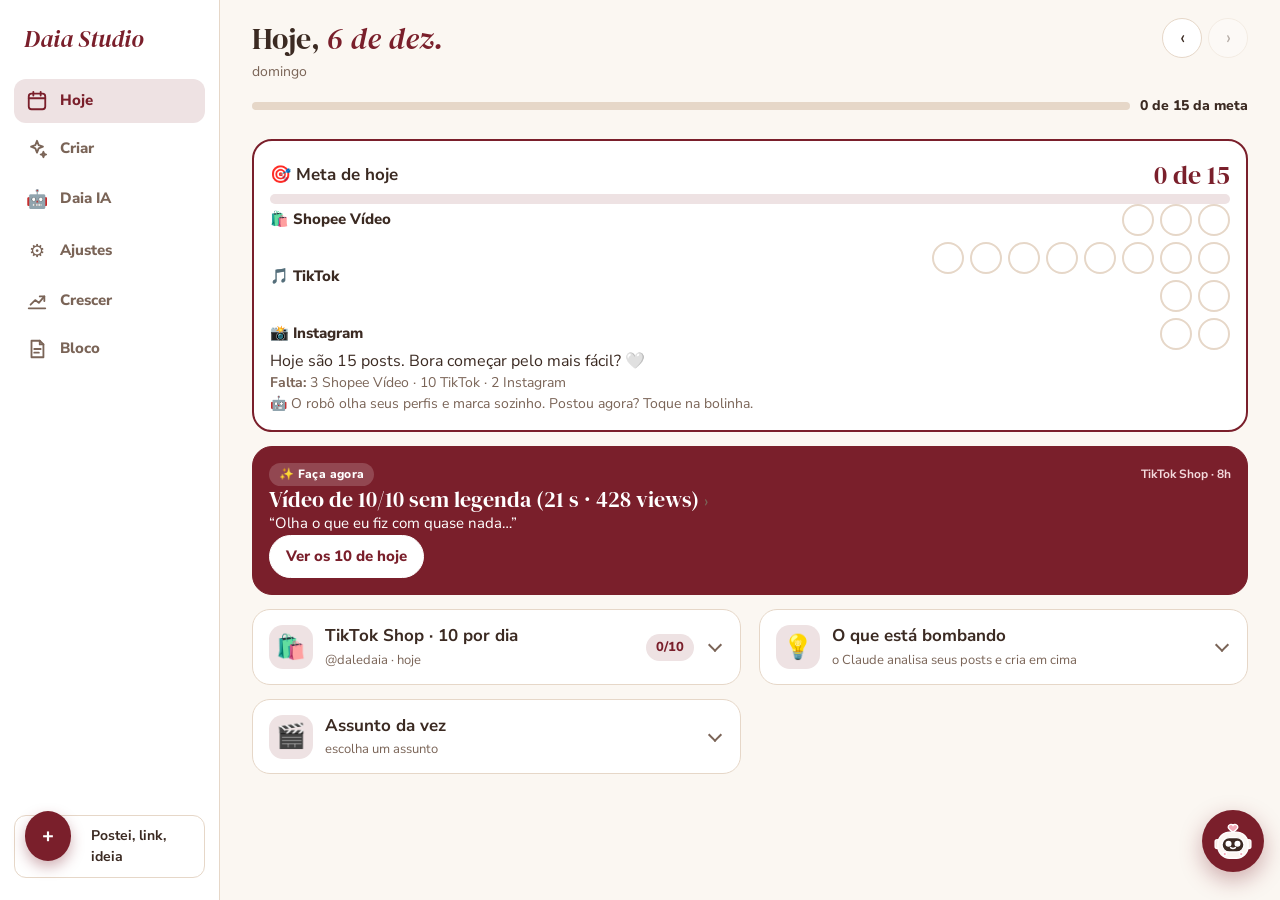
==== index.html @ 17899178 "App v50: rolagem do mouse no computador + loop e segredos da viralizacao em cada roteiro" ====
<!doctype html>
<html lang="pt-BR">
<head>
<meta charset="utf-8">
<meta name="viewport" content="width=device-width,initial-scale=1,viewport-fit=cover">
<title>Daia Studio</title>
<meta name="theme-color" content="#7A1F2B">
<meta name="robots" content="noindex,nofollow">
<link rel="manifest" href="manifest.webmanifest">
<link rel="icon" href="icon-192.png">
<link rel="apple-touch-icon" href="icon-192.png">
<link rel="preconnect" href="https://fonts.googleapis.com">
<link rel="preconnect" href="https://fonts.gstatic.com" crossorigin>
<link rel="stylesheet" href="https://fonts.googleapis.com/css2?family=DM+Serif+Display:ital@0;1&family=Nunito+Sans:opsz,wght@6..12,300;6..12,400;6..12,600;6..12,700;6..12,800;6..12,900&display=swap">
<style>
/* Layout: app de uma coluna — cabeçalho do dia, conteúdo rolando, barra de abas fixa embaixo */
:root{
  --bg:#FBF7F2; --surface:#FFFFFF; --ink:#3B2A22; --muted:#7A6457; --line:#E6D7C8;
  --wine:#7A1F2B; --wine-soft:#F4E6E3; --gold:#A87A2C; --gold-soft:#F7EEDC; --pine:#2E5E4C; --pine-soft:#E2EFE9;
  --on-accent:#FFFFFF;
  --display:"DM Serif Display",Georgia,"Times New Roman",serif;
  --body:"Nunito Sans",system-ui,-apple-system,"Segoe UI",Roboto,sans-serif;
  color-scheme:light;
}
@media (prefers-color-scheme: dark){:root:not(.tema-claro){
  --bg:#1E1613; --surface:#2A201C; --ink:#F3E9DF; --muted:#C2AD9C; --line:#3E302A;
  --wine:#D9667A; --wine-soft:#3A2023; --gold:#D9AE5F; --gold-soft:#36291A; --pine:#7CC3A5; --pine-soft:#1B2E27;
  --on-accent:#181114; color-scheme:dark}}
:root.tema-escuro{
  --bg:#1E1613; --surface:#2A201C; --ink:#F3E9DF; --muted:#C2AD9C; --line:#3E302A;
  --wine:#D9667A; --wine-soft:#3A2023; --gold:#D9AE5F; --gold-soft:#36291A; --pine:#7CC3A5; --pine-soft:#1B2E27;
  --on-accent:#181114; color-scheme:dark}
*{box-sizing:border-box;-webkit-tap-highlight-color:transparent}
html,body{margin:0;background:var(--bg)}
body{color:var(--ink);font-family:var(--body);font-size:16px;line-height:1.45;
  padding-top:env(safe-area-inset-top,0px);
  padding-left:max(16px,env(safe-area-inset-left,0px));padding-right:max(16px,env(safe-area-inset-right,0px));
  padding-bottom:calc(84px + env(safe-area-inset-bottom,0px));
  overscroll-behavior-y:contain;user-select:none;-webkit-user-select:none}
input,textarea,pre,.sel{user-select:text;-webkit-user-select:text}
img{max-width:100%}
[hidden]{display:none!important}
.wrap{max-width:560px;margin:0 auto}
button{font:inherit;color:inherit;cursor:pointer}
button:focus-visible,input:focus-visible,textarea:focus-visible,select:focus-visible{outline:2px solid var(--wine);outline-offset:2px}
header.top{padding-block:18px 8px;display:grid;gap:4px}
.brand{font-size:12px;font-weight:900;letter-spacing:.14em;text-transform:uppercase;color:var(--wine);display:flex;justify-content:space-between;align-items:center}
.topo-bts{display:flex;gap:6px}
.ico{width:38px;height:38px;border-radius:50%;border:1px solid var(--line);background:var(--surface);display:grid;place-items:center;font-size:17px;text-decoration:none;padding:0;letter-spacing:0}
.dayrow{display:flex;align-items:center;justify-content:space-between;gap:8px}
h1{font-family:var(--display);font-weight:400;font-size:30px;line-height:1.1;margin:0;text-wrap:balance}
h1 em{color:var(--wine)}
h2{font-family:var(--display);font-weight:400;font-size:23px;margin:22px 0 8px}
.arrows{display:flex;gap:6px;flex-shrink:0}
.round{width:40px;height:40px;border-radius:50%;border:1px solid var(--line);background:var(--surface);font-size:20px;line-height:1;display:grid;place-items:center}
.round[disabled]{opacity:.35}
.sub{color:var(--muted);font-size:14px;display:flex;flex-wrap:wrap;gap:4px 14px;font-variant-numeric:tabular-nums;margin:0}
.sub b{color:var(--gold)}
.progress{margin-top:10px;display:flex;align-items:center;gap:10px;font-size:14px;font-weight:800}
.bar{flex:1;height:8px;background:var(--line);border-radius:99px;overflow:hidden}
.bar i{display:block;height:100%;width:0;background:var(--pine);border-radius:99px;transition:width .3s}
.list{display:grid;gap:14px;margin-top:14px}
.card{background:var(--surface);border:1px solid var(--line);border-radius:20px;padding:16px;display:grid;gap:10px}
.card.done{opacity:.6}
.card.done .title{text-decoration:line-through;text-decoration-color:var(--muted)}
.meta{display:flex;align-items:center;gap:8px;font-size:13px;font-weight:800}
.tag{padding:3px 10px;border-radius:99px;font-size:12px;letter-spacing:.03em;font-weight:800}
.tag.serie{background:var(--wine-soft);color:var(--wine)}
.tag.casa{background:var(--gold-soft);color:var(--gold)}
.tag.trend{background:var(--pine-soft);color:var(--pine)}
.why{margin-left:auto;color:var(--muted);font-weight:700;font-size:12px}
.title{font-family:var(--display);font-weight:400;font-size:22px;line-height:1.2;margin:0;text-wrap:balance}
.say{background:var(--bg);border-radius:12px;padding:10px 12px;font-size:15px}
.say small{display:block;font-size:11px;font-weight:900;letter-spacing:.1em;text-transform:uppercase;color:var(--muted);margin-bottom:2px}
.how,.cta{font-size:15px;margin:0}
.cta{color:var(--muted);font-size:14px}
.script{margin:0;padding-left:20px;display:grid;gap:6px;font-size:15px}
.script li::marker{color:var(--wine);font-weight:900}
details.tips{font-size:14px;color:var(--muted)}
details.tips summary{cursor:pointer;font-weight:800;color:var(--ink)}
details.tips p{margin:6px 0 0}
.actions{display:flex;flex-wrap:wrap;gap:8px}
.btn{border:1px solid var(--line);background:var(--surface);border-radius:99px;padding:10px 16px;font-size:15px;font-weight:800}
.btn.main{background:var(--pine);border-color:var(--pine);color:var(--on-accent)}
.btn.wine{background:var(--wine);border-color:var(--wine);color:var(--on-accent)}
.btn.full{width:100%;padding:14px}
.card.done .btn.main{background:var(--surface);color:var(--pine)}
.btn[disabled]{opacity:.5}
.alert{margin-top:12px;background:var(--gold-soft);border-radius:16px;padding:12px 14px;font-size:15px;display:grid;gap:8px}
.alert b{color:var(--gold)}
.note{font-size:13px;color:var(--muted);margin:0}
/* formulários */
.form{background:var(--surface);border:1px solid var(--line);border-radius:20px;padding:16px;display:grid;gap:12px;margin-top:14px}
.field{display:grid;gap:6px}
.field label,.lab{font-size:14px;font-weight:800}
.input,select.input,textarea.input{border:1px solid var(--line);background:var(--bg);color:var(--ink);border-radius:12px;padding:12px;font:inherit;width:100%}
textarea.input{min-height:96px;resize:vertical}
.photo{display:flex;align-items:center;gap:12px;border:2px dashed var(--line);border-radius:14px;padding:12px;cursor:pointer;font-weight:800;color:var(--wine)}
.photo img{width:64px;height:64px;object-fit:cover;border-radius:10px}
.photo input{position:absolute;opacity:0;width:1px;height:1px}
.chips{display:flex;flex-wrap:wrap;gap:6px}
.chip{border:1px solid var(--line);background:var(--bg);border-radius:99px;padding:8px 12px;font-size:14px;font-weight:800;color:var(--muted)}
.chip[aria-pressed="true"]{background:var(--wine-soft);border-color:var(--wine);color:var(--wine)}
/* produtos */
.filters{display:flex;gap:6px;overflow-x:auto;padding-bottom:4px;margin-top:14px}
.filters .chip{flex-shrink:0}
.prod{background:var(--surface);border:1px solid var(--line);border-radius:18px;padding:12px;display:grid;grid-template-columns:72px 1fr;gap:12px}
.prod .ph{width:72px;height:72px;border-radius:12px;background:var(--wine-soft);object-fit:cover;display:grid;place-items:center;font-family:var(--display);font-size:26px;color:var(--wine)}
.prod .info{min-width:0;display:grid;gap:4px}
.prod .n{font-weight:800;line-height:1.25}
.prod .sm{font-size:13px;color:var(--muted)}
.prod .actions{grid-column:1/-1}
.st{border:none;border-radius:99px;padding:4px 10px;font-size:12px;font-weight:900;justify-self:start}
.st.tenho{background:var(--pine-soft);color:var(--pine)}
.st.caminho{background:var(--gold-soft);color:var(--gold)}
.st.chegou{background:var(--wine-soft);color:var(--wine)}
.confirm{grid-column:1/-1;display:flex;gap:8px;align-items:center;font-size:14px;font-weight:700}
.empty{text-align:center;color:var(--muted);padding:28px 12px;border:1px dashed var(--line);border-radius:18px;margin-top:14px}
/* editor */
.step{background:var(--surface);border:1px solid var(--line);border-radius:20px;padding:16px;display:grid;gap:12px;margin-top:14px}
.step h3{margin:0;font-size:13px;font-weight:900;letter-spacing:.1em;text-transform:uppercase;color:var(--muted)}
.step.off{opacity:.45;pointer-events:none}
.pick{display:grid;place-items:center;gap:4px;border:2px dashed var(--line);border-radius:14px;padding:22px;text-align:center;font-weight:800;color:var(--wine);cursor:pointer}
.pick small{color:var(--muted);font-weight:600}
.pick input{position:absolute;opacity:0;width:1px;height:1px}
.seg3{display:grid;grid-template-columns:repeat(3,1fr);gap:6px}
.seg3 .chip{padding:10px 4px}
.check{display:flex;gap:10px;align-items:center;font-size:15px;font-weight:700}
.check input{width:22px;height:22px;accent-color:var(--wine)}
.leg-box{display:grid;gap:10px}
.leg-lista{display:grid;gap:6px;max-height:320px;overflow-y:auto;padding-right:4px}
.leg-lista label{display:flex;gap:8px;align-items:center}
.leg-lista small{color:var(--muted);font-size:12px;min-width:34px}
.leg-lista input{flex:1;min-width:0;padding:8px 10px}
.stats{display:flex;flex-wrap:wrap;gap:8px 18px;font-size:15px;font-variant-numeric:tabular-nums}
.stats b{font-size:20px;color:var(--pine)}
.timeline{position:relative;height:22px;border-radius:8px;background:var(--wine-soft);overflow:hidden}
.timeline i{position:absolute;top:0;bottom:0;background:var(--pine);border-radius:3px}
.status{font-size:15px;font-weight:800;margin:0}
.status.err{color:var(--wine)}
video{width:100%;max-height:65vh;border-radius:14px;background:#000}
canvas{display:none}
.after{background:var(--gold-soft);border-radius:14px;padding:12px 14px;font-size:15px}
.after ol{margin:6px 0 0;padding-left:20px;display:grid;gap:4px}
.day{background:var(--surface);border:1px solid var(--line);border-radius:16px;padding:12px 14px;display:grid;gap:8px}
.day h4{margin:0;font-size:14px;font-weight:900;text-transform:capitalize}
.row{display:flex;gap:10px;align-items:flex-start;font-size:15px}
.row input{width:20px;height:20px;margin-top:1px;accent-color:var(--pine);flex-shrink:0}
.dot{width:8px;height:8px;border-radius:50%;margin-top:8px;flex-shrink:0}
.dot.serie{background:var(--wine)}.dot.casa{background:var(--gold)}.dot.trend{background:var(--pine)}
/* barra de abas */
nav.tabs{position:fixed;left:0;right:0;bottom:0;z-index:5;background:var(--surface);border-top:1px solid var(--line);
  padding:6px max(10px,env(safe-area-inset-right,0px)) calc(6px + env(safe-area-inset-bottom,0px)) max(10px,env(safe-area-inset-left,0px));
  display:flex;justify-content:center;gap:4px}
nav.tabs button{flex:1;max-width:120px;min-width:0;border:none;background:none;border-radius:14px;padding:6px 2px;font-weight:800;font-size:11px;color:var(--muted);display:grid;justify-items:center;gap:2px}
nav.tabs svg{width:24px;height:24px;stroke:currentColor;fill:none;stroke-width:2;stroke-linecap:round;stroke-linejoin:round}
nav.tabs button[aria-selected="true"]{color:var(--wine);background:var(--wine-soft)}
.toast{position:fixed;left:50%;transform:translateX(-50%);bottom:calc(90px + env(safe-area-inset-bottom,0px));background:var(--ink);color:var(--bg);padding:12px 16px;border-radius:14px;font-size:14px;font-weight:700;max-width:min(92vw,420px);z-index:9;text-align:center}
.pr-cover{width:96px;aspect-ratio:4/5;border-radius:10px;object-fit:cover;background:var(--wine-soft)}
.pr-head{display:grid;grid-template-columns:96px 1fr;gap:12px;align-items:start}
.pr-head .info{min-width:0;display:grid;gap:4px}
.slides{display:flex;gap:8px;overflow-x:auto;padding-bottom:4px}
.slides img{width:120px;flex-shrink:0;border-radius:10px;border:1px solid var(--line)}
.slides .sl-item{display:grid;gap:6px;justify-items:center;flex-shrink:0}
.slides.com-baixar img{width:140px}
.slides.com-baixar{flex-wrap:wrap;overflow-x:visible}
.slides .sl-bts{display:flex;gap:6px}
.slides .sl-off img{opacity:.35}
.slides .sl-off small{font-size:12px;color:var(--muted)}
.sl-editor{flex-basis:100%;display:grid;gap:10px;margin-top:8px;padding:12px;border:2px solid var(--wine);border-radius:16px;background:var(--wine-soft)}
.sl-editor .input{background:var(--surface)}
.ia-apps{display:grid;grid-template-columns:1fr 1fr;gap:10px}
.ia-app{display:grid;gap:2px;padding:14px;border:1px solid var(--line);border-radius:16px;background:var(--bg);color:var(--ink);text-decoration:none}
.ia-app b{font-size:17px;color:var(--wine)}
.ia-app small{font-size:13px;color:var(--muted)}
.leg{background:var(--bg);border-radius:12px;padding:10px 12px;font-size:14px;white-space:pre-wrap}
.splash{position:fixed;inset:0;background:var(--wine);color:var(--on-accent);display:grid;place-items:center;z-index:20;transition:opacity .4s}
.splash div{font-family:var(--display);font-size:40px}
.splash.hide{opacity:0;pointer-events:none}
@media (prefers-reduced-motion:reduce){*{transition:none!important}}
/* Dalinha: botão do microfone (canto de baixo) e painel do assistente */
.voz-fab{position:fixed;right:max(16px,env(safe-area-inset-right,0px));bottom:calc(92px + env(safe-area-inset-bottom,0px));z-index:40;width:58px;height:58px;border-radius:50%;border:0;background:var(--wine);color:#fff;display:grid;place-items:center;box-shadow:0 8px 22px rgba(122,31,43,.35)}
.voz-fab svg,.voz-mic svg{width:26px;height:26px;fill:none;stroke:currentColor;stroke-width:2;stroke-linecap:round}
.voz-fab.on{display:none}
.voz-box{position:fixed;left:0;right:0;bottom:calc(76px + env(safe-area-inset-bottom,0px));z-index:39;max-width:560px;margin:0 auto;background:var(--surface);border:1px solid var(--line);border-radius:22px 22px 0 0;box-shadow:0 -10px 30px rgba(0,0,0,.18);padding:14px max(16px,env(safe-area-inset-right,0px)) 14px max(16px,env(safe-area-inset-left,0px));display:grid;gap:10px;max-height:72vh}
.voz-top{display:flex;justify-content:space-between;align-items:center}
.voz-top b{font-family:var(--display);font-size:22px;color:var(--wine);font-weight:400}
.voz-top span{font-family:var(--body);font-size:13px;color:var(--muted)}
.voz-x{border:0;background:none;font-size:28px;line-height:1;color:var(--muted);padding:0 4px}
.voz-chat{overflow-y:auto;display:grid;gap:8px;max-height:38vh;padding-right:2px}
.voz-msg{padding:10px 12px;border-radius:16px;font-size:15px;max-width:88%;user-select:text;-webkit-user-select:text}
.voz-msg ol{margin:6px 0 0;padding-left:18px}
.voz-msg.ela{background:var(--wine-soft);border-bottom-left-radius:6px}
.voz-msg.eu{background:var(--gold-soft);justify-self:end;border-bottom-right-radius:6px}
.voz-msg .actions{margin-top:8px}
.voz-chips{display:flex;gap:6px;overflow-x:auto;padding-bottom:2px}
.voz-chips .chip{white-space:nowrap}
.voz-form{display:flex;gap:8px;align-items:center}
.voz-form .input{flex:1;min-width:0;min-height:0;height:48px;resize:none}
.voz-mic{flex:0 0 48px;height:48px;border-radius:50%;border:1px solid var(--line);background:var(--surface);color:var(--wine);display:grid;place-items:center}
.voz-mic.on{background:var(--wine);color:#fff;animation:vozpulse 1.2s infinite}
@keyframes vozpulse{0%{box-shadow:0 0 0 0 rgba(122,31,43,.45)}100%{box-shadow:0 0 0 14px rgba(122,31,43,0)}}
@media (prefers-reduced-motion:reduce){.voz-mic.on{animation:none}}
.voz-cfg{display:flex;flex-wrap:wrap;gap:8px;align-items:center;font-size:14px;color:var(--muted)}
.voz-cfg select{max-width:100%;padding:8px;border-radius:10px;border:1px solid var(--line);background:var(--surface);color:var(--ink);font:inherit;font-size:13px}
.voz-dica{margin:0;font-size:13px;color:var(--muted)}
.voz-dica:empty{display:none}
.card.recado{background:var(--wine);border-color:var(--wine);color:var(--on-accent)}
.card.recado p{margin:0;font-size:17px;font-weight:700}
.semana{display:grid;grid-template-columns:repeat(5,1fr);gap:8px;text-align:center}
.semana b{display:block;font-family:var(--display);font-size:28px;color:var(--wine);font-weight:400;line-height:1.1}
.semana small{font-size:12px;color:var(--muted);line-height:1.2;display:block}
.card.pendente{border-color:var(--gold);background:var(--gold-soft)}
.card.pendente p{margin:0;font-weight:800}
.card.pendente ul{margin:6px 0 0;padding-left:18px}
.voz-modos{display:flex;gap:6px}
.voz-modos button[aria-pressed="true"]{background:var(--wine);border-color:var(--wine);color:#fff}
.voz-ditado{display:grid;gap:8px}
.voz-ditado textarea{min-height:140px}
.voz-ditado .grande{justify-self:center;width:72px;height:72px;flex:none}
.voz-ditado .grande svg{width:34px;height:34px}
/* v13: Dalinha robozinho, temas, modo clean */
.voz-fab .robo{width:44px;height:44px}
.voz-fab{width:62px;height:62px}
.voz-nome{display:flex;align-items:center;gap:8px}
.voz-nome .robo{width:36px;height:36px;background:var(--wine);border-radius:50%;padding:3px}
.robo .olhos{transform-box:fill-box;transform-origin:center;animation:piscar 5s infinite}
@keyframes piscar{0%,92%,100%{transform:scaleY(1)}95%{transform:scaleY(.1)}}
@media (prefers-reduced-motion:reduce){.robo .olhos{animation:none}}
.passo{display:grid;gap:4px;padding:10px 0;border-top:1px solid var(--line)}
.passo b{font-size:15px}
.passo .det{font-size:14px;color:var(--muted)}
.galeria{display:flex;gap:8px;overflow-x:auto;padding:4px 0;scroll-snap-type:x mandatory}
.galeria button{flex:0 0 31%;aspect-ratio:1;border:1px solid var(--line);border-radius:12px;padding:0;overflow:hidden;background:#fff;scroll-snap-align:start;cursor:pointer}
.galeria img,.cores-mini img{width:100%;height:100%;object-fit:cover;display:block}
.cores-mini{display:grid;grid-template-columns:repeat(auto-fill,minmax(64px,1fr));gap:8px}
.cores-mini span{display:grid;gap:2px;text-align:center;min-width:0}
.cores-mini img{height:auto;aspect-ratio:1;border-radius:10px;background:#fff;border:1px solid var(--line)}
.cores-mini small{font-size:11px;color:var(--muted);overflow:hidden;text-overflow:ellipsis;white-space:nowrap}
.opcao{display:flex;gap:10px;align-items:flex-start;border-top:1px solid var(--line);padding-top:10px;margin-top:10px}
.opcao img{width:64px;height:64px;object-fit:cover;border-radius:10px;background:#fff;flex:none}
.opcao>div{min-width:0;display:grid;gap:2px}
.opcao small{color:var(--muted)}
.link-btn{background:none;border:0;padding:0;color:var(--wine);font:inherit;font-weight:700;text-decoration:underline;cursor:pointer}
.secao{background:var(--surface);border:1px solid var(--line);border-radius:18px;overflow:hidden}
.secao>summary{list-style:none;display:flex;align-items:center;gap:12px;padding:14px 16px;cursor:pointer;min-height:56px;-webkit-tap-highlight-color:transparent}
.secao>summary::-webkit-details-marker{display:none}
.sec-emoji{font-size:24px;width:44px;height:44px;border-radius:14px;background:var(--wine-soft);display:grid;place-items:center;flex:none}
.sec-txt{display:grid;gap:2px;min-width:0;flex:1}
.sec-txt b{font-size:17px}
.sec-txt small{font-size:13px;color:var(--muted)}
.sec-conta{font-size:13px;font-weight:800;color:var(--wine);background:var(--wine-soft);padding:4px 10px;border-radius:999px;white-space:nowrap}
.secao.ok .sec-conta{color:#2f7a45;background:color-mix(in srgb,#2f7a45 14%,var(--surface))}
.sec-seta{width:10px;height:10px;border-right:2.5px solid var(--muted);border-bottom:2.5px solid var(--muted);transform:rotate(45deg);transition:transform .2s;flex:none;margin:0 4px 4px}
.secao[open] .sec-seta{transform:rotate(-135deg);margin:4px 4px 0}
.secao[open]>summary{border-bottom:1px solid var(--line)}
.sec-corpo{display:grid;gap:12px;padding:12px}
.sec-corpo .card{box-shadow:none}
.how.nota{margin:0;padding:0 4px}
.rs-prod{display:grid;gap:6px;margin-top:10px;padding-top:10px;border-top:1px dashed var(--line)}.rs-prod:first-of-type{border-top:none}.rs-link small{color:var(--muted);font-weight:600}
.rs-linha{display:flex;gap:8px}.rs-linha .input{flex:1;min-width:0}.rs-link .btn.mini{margin-top:8px}
.rs-grupo{margin-top:12px}.rs-nome{display:block;font-size:17px;margin-bottom:4px}.rs-txt{white-space:pre-line;user-select:text;-webkit-user-select:text;overflow-wrap:anywhere}
.rs-frase .btn.full{width:100%;min-height:48px;font-size:16px}
.resp-grupo{margin:14px 0 4px;font-size:13px;font-weight:800;color:var(--muted);letter-spacing:.02em}
.resp-prev{display:grid;gap:10px;margin-top:14px;padding:12px;border:2px solid var(--wine);border-radius:16px;background:var(--wine-soft)}
.resp-prev textarea{min-height:190px;background:var(--surface)}
.extra-item{display:flex;gap:10px;align-items:flex-start;border-top:1px solid var(--line);padding-top:10px;margin-top:10px}
.extra-item>div{flex:1;min-width:0}
.extra-item p{margin:4px 0;overflow-wrap:anywhere}
.extra-item small{color:var(--muted)}
.extra-item a{font-size:14px;font-weight:800;color:var(--wine)}
.extra-claude{background:var(--wine-soft);border-radius:12px;padding:8px 10px}
.btn.mini{padding:6px 10px;font-size:13px}
.meta-dia{display:grid;gap:8px;border:2px solid var(--wine)}
.meta-dia.ok{border-color:var(--pine)}
.meta-dia p{margin:0}
.meta-topo{display:flex;justify-content:space-between;align-items:center;font-size:17px}
.meta-topo span{font-family:var(--display);font-size:26px;color:var(--wine)}
.meta-dia.ok .meta-topo span{color:var(--pine)}
.meta-barra{height:10px;border-radius:99px;background:var(--wine-soft);overflow:hidden}
.meta-barra i{display:block;height:100%;background:var(--wine);border-radius:99px}
.meta-dia.ok .meta-barra i{background:var(--pine)}
.meta-falta{font-size:14px;color:var(--muted)}
.meta-linhas{display:grid;gap:6px}
.meta-linha{display:flex;justify-content:space-between;align-items:center;gap:8px;font-weight:800;font-size:15px}
.meta-linha>span:first-child{flex:1 1 auto;min-width:0}
.meta-linha.ok>span:first-child{color:var(--pine)}
.bolinhas{display:flex;flex-wrap:wrap;justify-content:flex-end;gap:6px;max-width:190px;flex:0 0 auto}
.bol{width:32px;height:32px;border-radius:50%;border:2px solid var(--line);background:var(--surface);color:var(--on-accent);font-weight:900;font-size:15px;padding:0;display:grid;place-items:center}
.bol.on{background:var(--pine);border-color:var(--pine)}
.seg-alvo{display:grid;gap:6px}
.seg-lista{display:grid;gap:6px}
.seg-lista>div{display:flex;flex-wrap:wrap;gap:4px 10px;align-items:baseline;border-top:1px solid var(--line);padding-top:8px}
.seg-lista span{flex:1;min-width:0;color:var(--muted);font-size:14px}
.seg-lista b{font-family:var(--display);font-weight:400;font-size:22px}
.seg-lista small{font-size:13px;font-weight:800;color:var(--muted)}
.seg-lista small.sobe{color:var(--pine)}
.seg-lista small.desce{color:var(--wine)}
.chips.modo .chip{flex:1;font-size:16px;padding:12px}
.cr-res{gap:14px;margin-top:14px}
.cr-bloco{display:grid;gap:6px}
.cr-tit{display:flex;justify-content:space-between;align-items:center;gap:8px}
.cr-item{all:unset;cursor:pointer;display:block;overflow-wrap:anywhere}
.cr-item:active{color:var(--wine)}
.cr-rot{display:grid;gap:6px;border-top:1px solid var(--line);padding-top:10px}
.cr-hist{display:grid;gap:2px;text-align:left;background:var(--surface);border:1px solid var(--line);border-radius:16px;padding:12px 14px;font:inherit;color:inherit}
.cr-hist.on{border-color:var(--wine)}
.cr-hist small{color:var(--muted)}
#cStatus .card{margin-top:14px}
.parc-topo{display:flex;justify-content:space-between;align-items:center;gap:8px}
.parc-handle{font-family:var(--display);font-size:22px;color:var(--wine);text-decoration:none;overflow-wrap:anywhere;min-width:0}
.parc .chips .chip{font-size:13px;padding:6px 10px}
#parcBox h2 small,#cursoBox h2 small{font-family:var(--body);font-size:14px}
#parcBox .card,#cursoBox>.card{margin-top:12px}
#cursoBox details.secao{margin-top:10px}
.aj-bt{display:flex;align-items:center;gap:14px;width:100%;text-align:left;background:var(--surface);border:1px solid var(--line);border-radius:18px;padding:14px 16px;min-height:60px;color:inherit;text-decoration:none;font:inherit;cursor:pointer}
.aj-bt span{font-size:24px}.aj-bt b{display:block}.aj-bt small{color:var(--muted);font-size:13px}
.ins-m{display:inline-block;font-weight:800;color:var(--wine);margin-top:4px}
.ins-st{font-size:13px;color:var(--muted);margin:0 2px 8px}
.ref-item{display:grid;gap:4px;padding:12px 0;border-top:1px solid var(--line)}.ref-item:first-of-type{border-top:0}
.aula .say{white-space:pre-line}
.extra-plano .extra-claude{margin:0}
.ferramentas{display:block}
.ferramentas>summary{font-weight:800;font-size:16px;cursor:pointer;list-style:none}
.ferramentas>summary small{display:block;font-weight:600;color:var(--muted);font-size:13px}
.ferramentas .card{border:0;padding:12px 0 0;border-top:1px solid var(--line);border-radius:0;margin-top:12px}
.cr-fotos{display:flex;flex-wrap:wrap;gap:10px;margin:4px 0 10px}
.cr-foto{position:relative;width:88px;height:88px}.cr-foto img{width:100%;height:100%;object-fit:cover;border-radius:12px;background:#fff}
.cr-foto .btn{position:absolute;top:-6px;right:-6px;min-height:0;padding:2px 8px}
.cr-add{flex:1;min-width:150px;min-height:88px}.cr-add span{display:grid;gap:2px}.cr-add small{color:var(--muted);font-size:12px;font-weight:600}
details.cr-bloco>summary{list-style:none;cursor:pointer}details.cr-bloco>summary::-webkit-details-marker{display:none}
.cr-leg{border-top:1px solid var(--line);padding-top:8px}
.cr-link-grupo{display:grid;gap:8px;margin-top:6px}
.cr-link{display:flex;gap:10px;align-items:flex-start;border:1px solid var(--line);border-radius:14px;padding:8px}.cr-link.top{border-color:var(--wine)}
.cr-link img{width:56px;height:56px;object-fit:cover;border-radius:10px;background:#fff;flex:none}.cr-link>div{min-width:0;display:grid;gap:2px}.cr-link small{color:var(--muted);font-size:12px}
.cr-link .actions{margin-top:4px}
.bl-pastas{margin-bottom:10px}.bl-lista{margin-top:12px}
.bl-nota.fix{border-color:var(--gold, #C9A46A)}.bl-txt{overflow-wrap:anywhere}
.bl-ed{margin-top:12px;border-color:var(--wine)}
.ck{display:flex;gap:10px;align-items:flex-start;padding:6px 0;cursor:pointer}.ck input{width:20px;height:20px;accent-color:var(--wine);flex:none;margin-top:2px}
.barra{height:10px;border-radius:99px;background:var(--line);overflow:hidden}.barra span{display:block;height:100%;background:var(--wine);border-radius:99px}
.mina{display:grid;grid-template-columns:repeat(auto-fit,minmax(120px,1fr));gap:8px}.mina label{display:grid;gap:4px;font-size:13px;font-weight:700;color:var(--muted)}
.tts-prod{display:grid;gap:6px;border-top:1px solid var(--line);padding:10px 0}.tts-prod small{color:var(--muted)}
.bolas{display:flex;gap:6px;flex-wrap:wrap;margin-top:6px}.bola{width:22px;height:22px;border-radius:50%;border:2px solid var(--wine);background:transparent;padding:0}.bola.on{background:var(--wine)}
.semana{display:grid;grid-template-columns:repeat(7,1fr);gap:4px;margin:10px 0}.semana div{display:grid;gap:2px;text-align:center;border:1px solid var(--line);border-radius:10px;padding:6px 2px;font-size:11px}.semana b{font-size:13px}
.niveis{display:grid;gap:8px;margin-bottom:8px}.niveis div{display:grid;gap:2px;border:1px solid var(--line);border-radius:12px;padding:10px}.niveis small{color:var(--muted)}
#pagBox details.secao{margin-top:10px}.of-foto{width:100%;max-height:240px;object-fit:contain;border-radius:12px;background:#fff}
.parc-ed{display:grid;gap:8px;border-top:1px solid var(--line);padding-top:10px}
.valores{display:grid;gap:8px}.valores div{border:1px solid var(--line);border-radius:12px;padding:10px;display:grid;gap:2px}.valores small{color:var(--muted)}
.nav-mais{flex:0 0 auto!important;max-width:none!important;background:none!important;padding:0 6px!important}
.nav-mais span{width:50px;height:50px;border-radius:50%;background:var(--wine);color:#fff;font-size:30px;line-height:50px;text-align:center;display:block;margin-top:-22px;box-shadow:0 6px 14px rgba(122,31,43,.35)}
.nav-mais[aria-expanded="true"] span{transform:rotate(45deg)}
.mais-veu{position:fixed;inset:0;background:rgba(59,42,34,.35);z-index:6}
.mais-menu{position:fixed;left:max(12px,env(safe-area-inset-left,0px));right:max(12px,env(safe-area-inset-right,0px));bottom:calc(84px + env(safe-area-inset-bottom,0px));z-index:7;background:var(--surface);border-radius:20px;box-shadow:0 10px 30px rgba(0,0,0,.22);padding:6px;display:grid;max-width:480px;margin:0 auto}
.mais-menu button{display:flex;gap:12px;align-items:center;text-align:left;background:none;border:0;border-bottom:1px solid var(--line);padding:12px 10px;font:inherit;color:inherit;font-size:20px;cursor:pointer}
.mais-menu button:last-child{border-bottom:0}.mais-menu b{display:block;font-size:16px}.mais-menu small{display:block;font-size:12px;color:var(--muted)}
.subtabs{display:flex;gap:8px;margin:0 0 12px;overflow-x:auto}.subtabs button{flex:1;white-space:nowrap;border:1px solid var(--line);background:var(--surface);color:inherit;border-radius:99px;padding:9px 14px;font:inherit;font-weight:800;font-size:14px}
.subtabs button[aria-pressed="true"]{background:var(--wine);color:#fff;border-color:var(--wine)}
.card.faca{background:var(--wine);color:#fff;border-color:var(--wine)}.card.faca .tag{background:rgba(255,255,255,.18);color:#fff}.card.faca .why{color:#f3d9dc}
.card.faca .title{color:#fff}.card.faca .btn{background:#fff;color:var(--wine);border-color:#fff}.card.faca .btn.lite{background:transparent;color:#fff;border-color:rgba(255,255,255,.6)}
.card.ferr{border-color:var(--wine)}.card.ferr>.card{border:0;padding:0;margin:0}
.mic-wrap{position:relative;display:block;width:100%}
.mic-wrap>input,.mic-wrap>textarea{width:100%;padding-right:48px!important;box-sizing:border-box}
.mic-bt{position:absolute;right:6px;top:50%;transform:translateY(-50%);width:36px;height:36px;border-radius:50%;border:1px solid var(--line);background:var(--surface);font-size:17px;line-height:1;display:grid;place-items:center;padding:0;cursor:pointer;z-index:1}
.mic-wrap.area .mic-bt{top:auto;bottom:8px;transform:none}
.mic-bt.on{background:var(--wine);border-color:var(--wine);animation:micpulso 1.2s infinite}
@keyframes micpulso{0%{box-shadow:0 0 0 0 rgba(122,31,43,.5)}100%{box-shadow:0 0 0 12px rgba(122,31,43,0)}}
.dica-gal{display:block!important;line-height:1.5;background:var(--wine-soft,#f6e8ea);border-color:var(--wine);font-size:14px;margin:6px 0 10px}.dica-gal small{color:var(--muted)}
html,body{max-width:100%;overflow-x:clip}
body.clean .det{display:none}
body.clean .card.aberto .det{display:revert}
body.clean .card .title{cursor:pointer}
body.clean .card:not(.aberto) .title::after{content:" ›";color:var(--muted);font-family:var(--body);font-size:.8em}
body.letra-grande{font-size:18px}
body.letra-grande .btn{font-size:16px}
.tema-sec{display:grid;gap:8px}
.tema-sec>small{font-weight:800;color:var(--muted);font-size:13px;text-transform:uppercase;letter-spacing:.08em}
.tema-cores{display:flex;flex-wrap:wrap;gap:10px}
.tema-cor{width:42px;height:42px;border-radius:50%;border:3px solid var(--surface);background:var(--c);box-shadow:0 0 0 1px var(--line);padding:0;position:relative;display:grid;place-items:center;color:#fff;font-weight:900;font-size:20px;cursor:pointer}
.tema-cor[aria-pressed="true"]{box-shadow:0 0 0 3px var(--ink)}
.tema-cor input{position:absolute;inset:0;opacity:0;cursor:pointer}
.tema-clean{display:flex;gap:10px;align-items:flex-start;font-size:15px}
.tema-clean input{width:22px;height:22px;margin-top:2px}
</style>
<link rel="stylesheet" href="desktop.css">
</head>
<body>
<div class="splash" id="splash"><div>Daia <em>Studio</em></div></div>
<div class="wrap">

<!-- HOJE -->
<section id="tab-hoje">
  <header class="top">
    <div class="brand"><span>Daia Studio</span><span class="topo-bts"><button type="button" class="ico" data-tabir="ajustes" aria-label="Ajustes">⚙️</button></span></div>
    <div class="dayrow">
      <h1 id="dayTitle">Hoje</h1>
      <div class="arrows"><button class="round" id="prev" aria-label="Dia anterior">‹</button><button class="round" id="next" aria-label="Próximo dia">›</button></div>
    </div>
    <p class="sub" id="daySub"></p>
    <div class="progress"><div class="bar"><i id="barFill"></i></div><span id="progText">0 de 3</span></div>
  </header>
  <div id="arrived"></div>
  <div class="list" id="cards"></div>
</section>

<!-- CRIAR -->
<section id="tab-criar" hidden>
  <header class="top">
    <div class="brand"><span>Daia Studio</span><span class="topo-bts"><button type="button" class="ico" data-tabir="ajustes" aria-label="Ajustes">⚙️</button></span></div>
    <h1>Criar <em>conteúdo</em></h1>
    <p class="sub">Escolha onde vai postar e o formato. O app devolve dores, ganchos de 3 s, 3 conteúdos, legendas e os melhores links.</p>
  </header>
  <div id="criarBox"></div>
</section>

<!-- PARCERIAS -->
<section id="tab-parcerias" hidden>
  <header class="top">
    <div class="brand"><span>Daia Studio</span><span class="topo-bts"><button type="button" class="ico" data-tabir="ajustes" aria-label="Ajustes">⚙️</button></span></div>
    <h1>Parcerias <em>do grupo</em></h1>
    <p class="sub">Influenciadoras pequenas para divulgar o seu grupo VIP. Cada uma ganha um link só dela.</p>
  </header>
  <div id="parcBox"></div>
</section>

<!-- CURSO -->
<section id="tab-curso" hidden>
  <header class="top">
    <div class="brand"><span>Daia Studio</span><span class="topo-bts"><button type="button" class="ico" data-tabir="ajustes" aria-label="Ajustes">⚙️</button></span></div>
    <h1>Meu <em>curso</em></h1>
    <p class="sub">Mentoria Afiliada com Propósito, aula por aula: o que ela ensina, o que você precisa fazer e o que o app já faz por você.</p>
  </header>
  <div id="cursoBox"></div>
</section>

<!-- PRONTOS -->
<section id="tab-prontos" hidden>
  <header class="top">
    <div class="brand"><span>Daia Studio</span><span class="topo-bts"><button type="button" class="ico" data-tabir="ajustes" aria-label="Ajustes">⚙️</button></span></div>
    <h1>Posts <em>prontos</em></h1>
    <p class="sub">Para os dias sem gravar. Escolha, gere as imagens e poste no Instagram ou no TikTok (modo foto).</p>
  </header>
  <div class="form" id="handleBox">
    <div class="field"><label for="handle">Seu @ nas imagens (opcional)</label><input class="input" id="handle" placeholder="@seuperfil" maxlength="30"></div>
  </div>
  <div class="list" id="prontoList"></div>
</section>

<!-- PRODUTOS -->
<section id="tab-produtos" hidden>
  <header class="top">
    <div class="brand"><span>Daia Studio</span><span class="topo-bts"><button type="button" class="ico" data-tabir="ajustes" aria-label="Ajustes">⚙️</button></span></div>
    <h1>Meus <em>produtos</em></h1>
    <p class="sub">Tudo que você tem ou comprou. Cada produto rende 3 vídeos diferentes.</p>
  </header>
  <button class="btn wine full" id="openAdd" style="margin-top:12px">+ Adicionar produto</button>
  <form class="form" id="addForm" hidden>
    <label class="photo" for="pPhoto"><img id="pPrev" alt="" hidden><span id="pPhotoTxt">Tirar ou escolher foto</span><input type="file" id="pPhoto" accept="image/*"></label>
    <div class="field"><label for="pName">Nome do produto</label><input class="input" id="pName" placeholder="Ex.: laço vermelho gigante" required></div>
    <div class="field"><span class="lab">Categoria</span><div class="chips" id="pCat"></div></div>
    <div class="field"><span class="lab">Situação</span><div class="chips" id="pStatus">
      <button type="button" class="chip" data-v="tenho" aria-pressed="true">Já tenho</button>
      <button type="button" class="chip" data-v="caminho" aria-pressed="false">A caminho</button>
      <button type="button" class="chip" data-v="chegou" aria-pressed="false">Chegou hoje</button></div></div>
    <div class="field"><label for="pNote">O que você quer fazer com ele (opcional)</label><input class="input" id="pNote" placeholder="Ex.: montar o laço da ponta da árvore"></div>
    <div class="actions"><button class="btn wine" type="submit">Salvar</button><button class="btn" type="button" id="cancelAdd">Cancelar</button></div>
  </form>
  <div class="filters" id="pFilter"></div>
  <div class="list" id="prodList"></div>
</section>

<!-- IDEIAS -->
<section id="tab-ideias" hidden>
  <header class="top">
    <div class="brand"><span>Daia Studio</span><span class="topo-bts"><button type="button" class="ico" data-tabir="ajustes" aria-label="Ajustes">⚙️</button></span></div>
    <h1>Minhas <em>ideias</em></h1>
    <p class="sub">Escreva a ideia do jeito que vier, com foto se quiser. O Claude transforma em vídeo.</p>
  </header>
  <form class="form" id="ideaForm">
    <div class="field"><label for="iText">Sua ideia</label><textarea class="input" id="iText" placeholder="Ex.: vou montar a base da árvore com a casca de pinus e a espuma" required></textarea></div>
    <label class="photo" for="iPhoto"><img id="iPrev" alt="" hidden><span id="iPhotoTxt">Foto (opcional)</span><input type="file" id="iPhoto" accept="image/*"></label>
    <div class="actions"><button class="btn wine" type="submit">Salvar e criar vídeo</button><button class="btn" type="button" id="iSaveOnly">Só salvar</button></div>
  </form>
  <div class="list" id="ideaList"></div>
  <h2>Gravar no fim de semana</h2>
  <p class="note" id="gravNote"></p>
  <div class="day" id="gravList" style="margin-top:8px"></div>
</section>

<!-- EDITAR -->
<section id="tab-ia" hidden>
  <header class="top">
    <div class="brand"><span>Daia Studio</span><span class="topo-bts"><button type="button" class="ico" data-tabir="ajustes" aria-label="Ajustes">⚙️</button></span></div>
    <h1>Criar com <em>IA</em></h1>
    <p class="sub">Abra a IA que quiser ou use um pedido pronto. Escreva o tema, toque no pedido, confira e envie.</p>
  </header>
  <div id="iaBox"></div>
</section>
<section id="tab-editar" hidden aria-hidden="true" style="display:none"><!-- editor antigo, desligado (v22) -->
  <header class="top">
    <div class="brand"><span>Daia Studio</span><span class="topo-bts"><button type="button" class="ico" data-tabir="ajustes" aria-label="Ajustes">⚙️</button></span></div>
    <h1>Editar <em>vídeo</em></h1>
    <p class="sub">Tira as pausas, coloca o título e a legenda e devolve pronto. O vídeo fica no seu celular (para a legenda, só o som vai para o seu robô do Google).</p>
  </header>
  <section class="step" id="s1">
    <h3>1. Vídeo</h3>
    <label class="pick" for="vFile"><span id="pickText">Toque para escolher o vídeo</span><small id="pickInfo">Da galeria. Até 3 minutos.</small><input type="file" id="vFile" accept="video/*"></label>
  </section>
  <section class="step off" id="s2">
    <h3>2. Do seu jeito</h3>
    <div class="field"><label for="vTitle">Título no alto</label><input class="input" id="vTitle" maxlength="60"><p class="note">Deixe em branco para não ter título.</p></div>
    <div class="field"><span class="lab">Cortar pausas</span><div class="seg3" id="level">
      <button type="button" class="chip" data-v="leve" aria-pressed="false">Só as longas</button>
      <button type="button" class="chip" data-v="normal" aria-pressed="true">Normal</button>
      <button type="button" class="chip" data-v="forte" aria-pressed="false">Ritmo rápido</button></div></div>
    <label class="check" for="vZoom"><input type="checkbox" id="vZoom" checked> Zoom alternado a cada corte</label>
    <label class="check" for="vLeg"><input type="checkbox" id="vLeg" checked> Legenda automática (escreve o que você fala)</label>
    <div id="legBox" class="leg-box" hidden>
      <div class="field"><span class="lab">Cor da legenda</span><div class="seg3" id="legEstilo">
        <button type="button" class="chip" data-v="branca" aria-pressed="true">Branca</button>
        <button type="button" class="chip" data-v="amarela" aria-pressed="false">Amarela</button>
        <button type="button" class="chip" data-v="vinho" aria-pressed="false">Fundo vinho</button></div></div>
      <p class="status" id="legStatus"></p>
      <div id="legLista" class="leg-lista"></div>
    </div>
    <div class="stats" id="vStats"></div>
    <div class="timeline" id="vTimeline" hidden></div>
  </section>
  <section class="step off" id="s3">
    <h3>3. Editar</h3>
    <button class="btn wine full" id="vGo">Editar vídeo</button>
    <div class="bar" hidden id="vBarBox"><i id="vBar"></i></div>
    <p class="status" id="vStatus"></p>
    <p class="note">Leva mais ou menos o tempo do vídeo editado. Deixe a tela ligada e não saia do app.</p>
  </section>
  <section class="step off" id="s4">
    <h3>4. Pronto</h3>
    <video id="vOut" controls playsinline></video>
    <div class="actions"><button class="btn wine" id="vShare">Enviar para o TikTok</button><button class="btn" id="vSave">Salvar no celular</button></div>
    <p class="status" id="vSaveStatus"></p>
    <div class="after"><b>No TikTok:</b><ol><li>Se você não usou a legenda do app, toque em <b>Legendas</b>.</li><li>Escolha a música.</li><li>Poste. Use o mesmo vídeo no Reels.</li></ol></div>
  </section>
  <canvas id="cv"></canvas>
</section>

</div>

<!-- BLOCO DE NOTAS -->
<section id="tab-bloco" hidden>
  <header class="top">
    <div class="brand"><span>Daia Studio</span><span class="topo-bts"><button type="button" class="ico" data-tabir="ajustes" aria-label="Ajustes">⚙️</button></span></div>
    <h1>Bloco <em>de notas</em></h1>
    <p class="sub">Ideias, frases prontas, links úteis e o que você aprendeu no curso. Só coisas do seu trabalho.</p>
  </header>
  <div id="blocoBox"></div>
</section>

<!-- RESPOSTAS (frases prontas para comentário e direct) -->
<section id="tab-respostas" hidden>
  <header class="top">
    <div class="brand"><span>Daia Studio</span><span class="topo-bts"><button type="button" class="ico" data-respvoltar="1" aria-label="Voltar">✕</button></span></div>
    <h1>Respostas <em>prontas</em></h1>
    <p class="sub">Alguém pediu o link? Toque em Copiar e cole no comentário ou no direct.</p>
  </header>
  <div id="respBox"></div>
</section>

<!-- PÁGINAS DOS AJUSTES -->
<section id="tab-pagina" hidden>
  <header class="top">
    <div class="brand"><span>Daia Studio</span><span class="topo-bts"><button type="button" class="ico" data-tabir="ajustes" aria-label="Voltar">✕</button></span></div>
    <h1 id="pagTit"></h1>
    <p class="sub" id="pagSub"></p>
  </header>
  <div id="pagBox"></div>
</section>

<section id="tab-ajustes" hidden>
  <header class="top">
    <div class="brand"><span>Daia Studio</span><span class="topo-bts"><button type="button" class="ico" data-tabir="hoje" aria-label="Voltar">✕</button></span></div>
    <h1>Ajustes</h1>
    <p class="sub">Cores, manual, cronograma e o resto, tudo guardadinho aqui.</p>
  </header>
  <div class="list" id="ajBox"></div>
</section>

<!-- CRESCER: números, parcerias e curso -->
<section id="tab-crescer" hidden>
  <header class="top">
    <div class="brand"><span>Daia Studio</span><span class="topo-bts"><button type="button" class="ico" data-tabir="ajustes" aria-label="Ajustes">⚙️</button></span></div>
    <h1>Crescer</h1>
    <p class="sub">Seus números, parcerias e o curso.</p>
  </header>
  <div id="crescerBox"></div>
</section>

<nav class="tabs" role="tablist">
  <button role="tab" data-tab="hoje" aria-selected="true"><svg viewBox="0 0 24 24"><rect x="3" y="4" width="18" height="17" rx="3"/><path d="M3 9h18M8 2v4M16 2v4"/></svg>Hoje</button>
  <button role="tab" data-tab="criar" aria-selected="false"><svg viewBox="0 0 24 24"><path d="M12 3l1.8 4.7L18.5 9.5l-4.7 1.8L12 16l-1.8-4.7L5.5 9.5l4.7-1.8z"/><path d="M19 15l.8 2.2L22 18l-2.2.8L19 21l-.8-2.2L16 18l2.2-.8z"/></svg>Criar</button>
  <button type="button" class="nav-mais" data-mais="1" aria-label="Mais: postei algo, anotar ideia, converter link"><span>+</span></button>
  <button role="tab" data-tab="crescer" aria-selected="false"><svg viewBox="0 0 24 24"><path d="M3 20h18"/><path d="M5 16l5-5 4 3 6-7"/><path d="M15 7h5v5"/></svg>Crescer</button>
  <button role="tab" data-tab="bloco" aria-selected="false"><svg viewBox="0 0 24 24"><path d="M6 3h9l4 4v14H6z"/><path d="M15 3v4h4M9 12h7M9 16h5"/></svg>Bloco</button>
</nav>
<div class="mais-veu" id="maisVeu" hidden></div>
<div class="mais-menu" id="maisMenu" hidden role="menu">
  <button type="button" data-maisir="extra">✅ <span><b>Postei algo</b><small>marca na meta</small></span></button>
  <button type="button" data-maisir="ideia">📝 <span><b>Anotar ideia</b><small>vai para o Bloco</small></span></button>
  <button type="button" data-maisir="conversor">🔗 <span><b>Converter link</b><small>Shopee, Mercado Livre, Magalu, Natura</small></span></button>
  <button type="button" data-maisir="respostas">💬 <span><b>Respostas prontas</b><small>comentários e direct</small></span></button>
  <button type="button" data-maisir="criar">✨ <span><b>Criar conteúdo</b><small>dores, ganchos, roteiros</small></span></button>
</div>
<div class="toast" id="toast" hidden></div>

<script src="plan.js"></script>
<script src="prontos.js"></script>
<script src="app.js"></script>
<script src="estudio.js"></script>
<script src="plataformas.js"></script>
<script src="repaginada.js"></script>
<script src="assunto.js"></script>
<script src="video.js"></script>
<script src="tts.js"></script>
<script src="respostas.js"></script>
<script src="curso2.js"></script>
<script src="daiaia.js"></script>
<script src="plano10.js"></script>
<script src="desktop.js"></script>
<script src="ditado.js"></script>
<script src="voz.js"></script>
<script src="tema.js"></script>
</body>
</html>
---- desktop.css ----
/* Daia Studio v48 — versão de computador. Só vale em tela larga (1000 px ou mais): no celular nada muda. */
@media (min-width: 1000px) {
  body { padding-left: 252px; padding-bottom: 32px; padding-right: 32px; }
  .wrap { max-width: 1240px; }

  /* menu de baixo vira menu na lateral esquerda */
  nav.tabs { top: 0; bottom: 0; right: auto; width: 220px; flex-direction: column; justify-content: flex-start; align-items: stretch;
    gap: 4px; padding: 22px 14px; border-top: 0; border-right: 1px solid var(--line); }
  nav.tabs::before { content: "Daia Studio"; font-family: var(--display); font-size: 24px; font-style: italic; color: var(--wine); padding: 0 10px 18px; }
  nav.tabs button { flex: 0 0 auto; max-width: none; display: flex; align-items: center; justify-content: flex-start; gap: 12px;
    padding: 11px 12px; font-size: 15px; border-radius: 12px; text-align: left; }
  nav.tabs button:hover { background: var(--wine-soft); }
  nav.tabs svg { width: 22px; height: 22px; flex: none; }
  nav.tabs .nav-mais { order: 99; margin-top: auto; justify-content: center; border: 1px solid var(--line) !important; border-radius: 12px !important; padding: 10px !important; }
  nav.tabs .nav-mais::after { content: "Postei, link, ideia"; font-size: 14px; font-weight: 700; color: var(--ink); margin-left: 8px; }
  nav.tabs .nav-mais span { font-size: 20px; }
  .dk-item .dk-ico { width: 22px; text-align: center; font-size: 18px; }

  /* menu do + abre ao lado da lateral */
  .mais-menu { left: 236px; right: auto; bottom: 24px; width: 340px; margin: 0; }
  .toast { left: calc(50% + 110px); bottom: 28px; }
  .voz-fab { bottom: 28px; }
  .voz-box { bottom: 0; left: 220px; }

  /* cabeçalho e subabas ocupam a largura toda */
  header.top { max-width: none; }
  header.top .brand { display: none; }
  .subtabs { max-width: 560px; }

  /* cartões lado a lado (2 colunas; 3 em tela bem grande) */
  #cards, #crescerBox, #parcBox, #ajBox, #prontoList, #iaBox, #c2 { display: block !important; column-count: 2; column-gap: 18px; }
  #cards > .meta-dia, #cards > .faca { column-span: all; }
  #cards > *, #crescerBox > *, #parcBox > *, #ajBox > *, #prontoList > *, #iaBox > *, #c2 > * { break-inside: avoid; display: block; width: 100%; margin-top: 0; margin-bottom: 14px; }
  #crescerBox > h2 { column-span: all; }

  /* telas de formulário: mais largas, mas ainda confortáveis de ler */
  #criarBox, #blocoBox, #cursoBox, #pagBox, #respBox { max-width: 880px; }
  #c2 { margin-bottom: 8px; }
  .dia-grade { grid-template-columns: repeat(4, minmax(0, 1fr)) !important; }
  .bolinhas { max-width: 320px; }
}
@media (min-width: 1500px) {
  #cards, #crescerBox, #ajBox, #prontoList, #iaBox { column-count: 3; }
  .dia-grade { grid-template-columns: repeat(5, minmax(0, 1fr)) !important; }
}
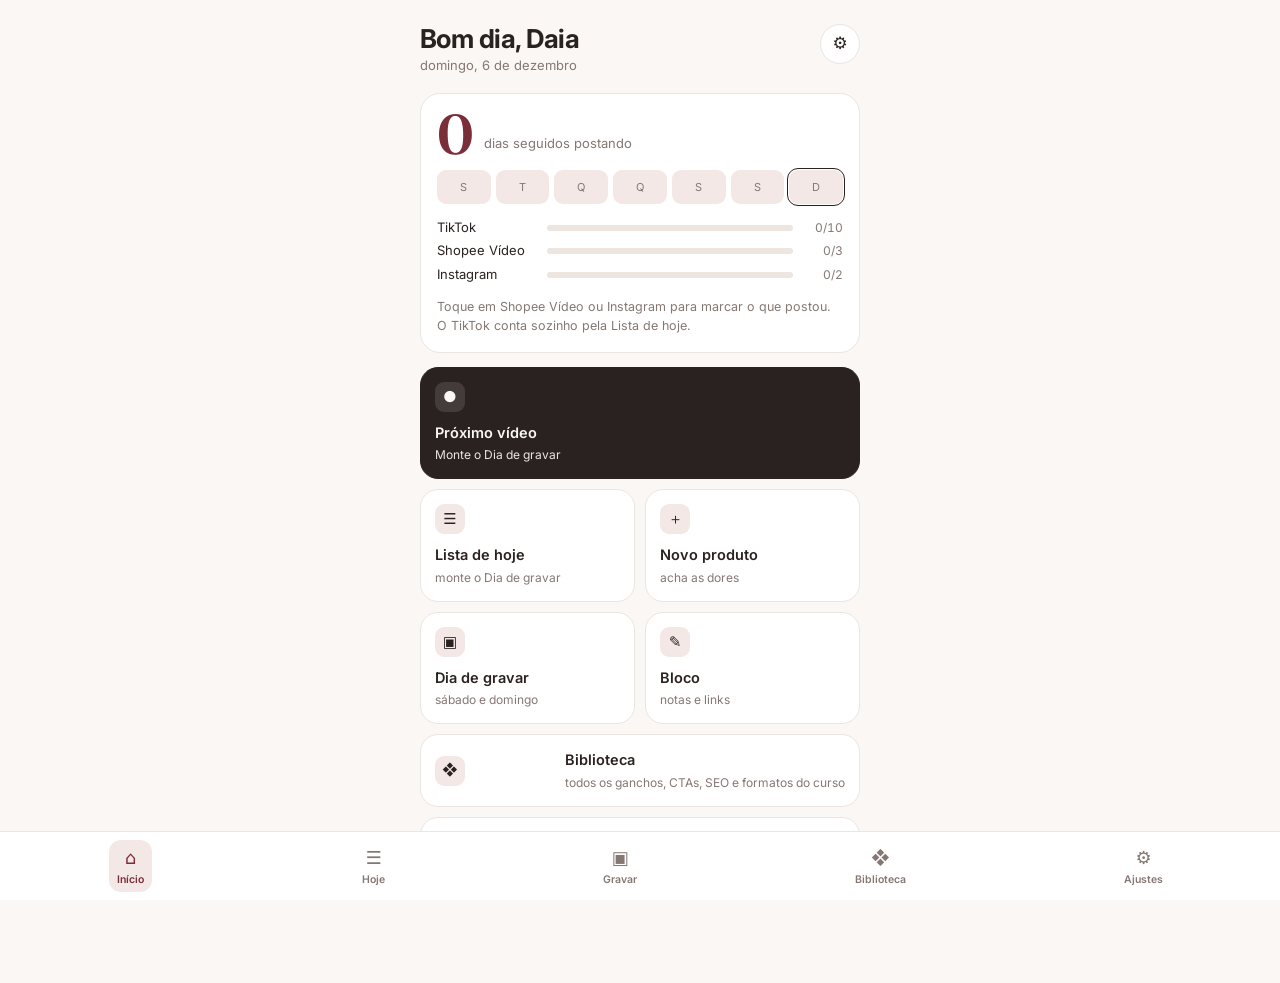
==== commit 014576f8: "App v54: Inicio novo (atalhos, constancia, lista de hoje, gravacao, dia de gravar, biblioteca, temas" ====
--- a/index.html
+++ b/index.html
@@ -1,632 +1,637 @@
-<!doctype html>
-<html lang="pt-BR">
-<head>
-<meta charset="utf-8">
-<meta name="viewport" content="width=device-width,initial-scale=1,viewport-fit=cover">
-<title>Daia Studio</title>
-<meta name="theme-color" content="#7A1F2B">
-<meta name="robots" content="noindex,nofollow">
-<link rel="manifest" href="manifest.webmanifest">
-<link rel="icon" href="icon-192.png">
-<link rel="apple-touch-icon" href="icon-192.png">
-<link rel="preconnect" href="https://fonts.googleapis.com">
-<link rel="preconnect" href="https://fonts.gstatic.com" crossorigin>
-<link rel="stylesheet" href="https://fonts.googleapis.com/css2?family=DM+Serif+Display:ital@0;1&family=Nunito+Sans:opsz,wght@6..12,300;6..12,400;6..12,600;6..12,700;6..12,800;6..12,900&display=swap">
-<style>
-/* Layout: app de uma coluna — cabeçalho do dia, conteúdo rolando, barra de abas fixa embaixo */
-:root{
-  --bg:#FBF7F2; --surface:#FFFFFF; --ink:#3B2A22; --muted:#7A6457; --line:#E6D7C8;
-  --wine:#7A1F2B; --wine-soft:#F4E6E3; --gold:#A87A2C; --gold-soft:#F7EEDC; --pine:#2E5E4C; --pine-soft:#E2EFE9;
-  --on-accent:#FFFFFF;
-  --display:"DM Serif Display",Georgia,"Times New Roman",serif;
-  --body:"Nunito Sans",system-ui,-apple-system,"Segoe UI",Roboto,sans-serif;
-  color-scheme:light;
-}
-@media (prefers-color-scheme: dark){:root:not(.tema-claro){
-  --bg:#1E1613; --surface:#2A201C; --ink:#F3E9DF; --muted:#C2AD9C; --line:#3E302A;
-  --wine:#D9667A; --wine-soft:#3A2023; --gold:#D9AE5F; --gold-soft:#36291A; --pine:#7CC3A5; --pine-soft:#1B2E27;
-  --on-accent:#181114; color-scheme:dark}}
-:root.tema-escuro{
-  --bg:#1E1613; --surface:#2A201C; --ink:#F3E9DF; --muted:#C2AD9C; --line:#3E302A;
-  --wine:#D9667A; --wine-soft:#3A2023; --gold:#D9AE5F; --gold-soft:#36291A; --pine:#7CC3A5; --pine-soft:#1B2E27;
-  --on-accent:#181114; color-scheme:dark}
-*{box-sizing:border-box;-webkit-tap-highlight-color:transparent}
-html,body{margin:0;background:var(--bg)}
-body{color:var(--ink);font-family:var(--body);font-size:16px;line-height:1.45;
-  padding-top:env(safe-area-inset-top,0px);
-  padding-left:max(16px,env(safe-area-inset-left,0px));padding-right:max(16px,env(safe-area-inset-right,0px));
-  padding-bottom:calc(84px + env(safe-area-inset-bottom,0px));
-  overscroll-behavior-y:contain;user-select:none;-webkit-user-select:none}
-input,textarea,pre,.sel{user-select:text;-webkit-user-select:text}
-img{max-width:100%}
-[hidden]{display:none!important}
-.wrap{max-width:560px;margin:0 auto}
-button{font:inherit;color:inherit;cursor:pointer}
-button:focus-visible,input:focus-visible,textarea:focus-visible,select:focus-visible{outline:2px solid var(--wine);outline-offset:2px}
-header.top{padding-block:18px 8px;display:grid;gap:4px}
-.brand{font-size:12px;font-weight:900;letter-spacing:.14em;text-transform:uppercase;color:var(--wine);display:flex;justify-content:space-between;align-items:center}
-.topo-bts{display:flex;gap:6px}
-.ico{width:38px;height:38px;border-radius:50%;border:1px solid var(--line);background:var(--surface);display:grid;place-items:center;font-size:17px;text-decoration:none;padding:0;letter-spacing:0}
-.dayrow{display:flex;align-items:center;justify-content:space-between;gap:8px}
-h1{font-family:var(--display);font-weight:400;font-size:30px;line-height:1.1;margin:0;text-wrap:balance}
-h1 em{color:var(--wine)}
-h2{font-family:var(--display);font-weight:400;font-size:23px;margin:22px 0 8px}
-.arrows{display:flex;gap:6px;flex-shrink:0}
-.round{width:40px;height:40px;border-radius:50%;border:1px solid var(--line);background:var(--surface);font-size:20px;line-height:1;display:grid;place-items:center}
-.round[disabled]{opacity:.35}
-.sub{color:var(--muted);font-size:14px;display:flex;flex-wrap:wrap;gap:4px 14px;font-variant-numeric:tabular-nums;margin:0}
-.sub b{color:var(--gold)}
-.progress{margin-top:10px;display:flex;align-items:center;gap:10px;font-size:14px;font-weight:800}
-.bar{flex:1;height:8px;background:var(--line);border-radius:99px;overflow:hidden}
-.bar i{display:block;height:100%;width:0;background:var(--pine);border-radius:99px;transition:width .3s}
-.list{display:grid;gap:14px;margin-top:14px}
-.card{background:var(--surface);border:1px solid var(--line);border-radius:20px;padding:16px;display:grid;gap:10px}
-.card.done{opacity:.6}
-.card.done .title{text-decoration:line-through;text-decoration-color:var(--muted)}
-.meta{display:flex;align-items:center;gap:8px;font-size:13px;font-weight:800}
-.tag{padding:3px 10px;border-radius:99px;font-size:12px;letter-spacing:.03em;font-weight:800}
-.tag.serie{background:var(--wine-soft);color:var(--wine)}
-.tag.casa{background:var(--gold-soft);color:var(--gold)}
-.tag.trend{background:var(--pine-soft);color:var(--pine)}
-.why{margin-left:auto;color:var(--muted);font-weight:700;font-size:12px}
-.title{font-family:var(--display);font-weight:400;font-size:22px;line-height:1.2;margin:0;text-wrap:balance}
-.say{background:var(--bg);border-radius:12px;padding:10px 12px;font-size:15px}
-.say small{display:block;font-size:11px;font-weight:900;letter-spacing:.1em;text-transform:uppercase;color:var(--muted);margin-bottom:2px}
-.how,.cta{font-size:15px;margin:0}
-.cta{color:var(--muted);font-size:14px}
-.script{margin:0;padding-left:20px;display:grid;gap:6px;font-size:15px}
-.script li::marker{color:var(--wine);font-weight:900}
-details.tips{font-size:14px;color:var(--muted)}
-details.tips summary{cursor:pointer;font-weight:800;color:var(--ink)}
-details.tips p{margin:6px 0 0}
-.actions{display:flex;flex-wrap:wrap;gap:8px}
-.btn{border:1px solid var(--line);background:var(--surface);border-radius:99px;padding:10px 16px;font-size:15px;font-weight:800}
-.btn.main{background:var(--pine);border-color:var(--pine);color:var(--on-accent)}
-.btn.wine{background:var(--wine);border-color:var(--wine);color:var(--on-accent)}
-.btn.full{width:100%;padding:14px}
-.card.done .btn.main{background:var(--surface);color:var(--pine)}
-.btn[disabled]{opacity:.5}
-.alert{margin-top:12px;background:var(--gold-soft);border-radius:16px;padding:12px 14px;font-size:15px;display:grid;gap:8px}
-.alert b{color:var(--gold)}
-.note{font-size:13px;color:var(--muted);margin:0}
-/* formulários */
-.form{background:var(--surface);border:1px solid var(--line);border-radius:20px;padding:16px;display:grid;gap:12px;margin-top:14px}
-.field{display:grid;gap:6px}
-.field label,.lab{font-size:14px;font-weight:800}
-.input,select.input,textarea.input{border:1px solid var(--line);background:var(--bg);color:var(--ink);border-radius:12px;padding:12px;font:inherit;width:100%}
-textarea.input{min-height:96px;resize:vertical}
-.photo{display:flex;align-items:center;gap:12px;border:2px dashed var(--line);border-radius:14px;padding:12px;cursor:pointer;font-weight:800;color:var(--wine)}
-.photo img{width:64px;height:64px;object-fit:cover;border-radius:10px}
-.photo input{position:absolute;opacity:0;width:1px;height:1px}
-.chips{display:flex;flex-wrap:wrap;gap:6px}
-.chip{border:1px solid var(--line);background:var(--bg);border-radius:99px;padding:8px 12px;font-size:14px;font-weight:800;color:var(--muted)}
-.chip[aria-pressed="true"]{background:var(--wine-soft);border-color:var(--wine);color:var(--wine)}
-/* produtos */
-.filters{display:flex;gap:6px;overflow-x:auto;padding-bottom:4px;margin-top:14px}
-.filters .chip{flex-shrink:0}
-.prod{background:var(--surface);border:1px solid var(--line);border-radius:18px;padding:12px;display:grid;grid-template-columns:72px 1fr;gap:12px}
-.prod .ph{width:72px;height:72px;border-radius:12px;background:var(--wine-soft);object-fit:cover;display:grid;place-items:center;font-family:var(--display);font-size:26px;color:var(--wine)}
-.prod .info{min-width:0;display:grid;gap:4px}
-.prod .n{font-weight:800;line-height:1.25}
-.prod .sm{font-size:13px;color:var(--muted)}
-.prod .actions{grid-column:1/-1}
-.st{border:none;border-radius:99px;padding:4px 10px;font-size:12px;font-weight:900;justify-self:start}
-.st.tenho{background:var(--pine-soft);color:var(--pine)}
-.st.caminho{background:var(--gold-soft);color:var(--gold)}
-.st.chegou{background:var(--wine-soft);color:var(--wine)}
-.confirm{grid-column:1/-1;display:flex;gap:8px;align-items:center;font-size:14px;font-weight:700}
-.empty{text-align:center;color:var(--muted);padding:28px 12px;border:1px dashed var(--line);border-radius:18px;margin-top:14px}
-/* editor */
-.step{background:var(--surface);border:1px solid var(--line);border-radius:20px;padding:16px;display:grid;gap:12px;margin-top:14px}
-.step h3{margin:0;font-size:13px;font-weight:900;letter-spacing:.1em;text-transform:uppercase;color:var(--muted)}
-.step.off{opacity:.45;pointer-events:none}
-.pick{display:grid;place-items:center;gap:4px;border:2px dashed var(--line);border-radius:14px;padding:22px;text-align:center;font-weight:800;color:var(--wine);cursor:pointer}
-.pick small{color:var(--muted);font-weight:600}
-.pick input{position:absolute;opacity:0;width:1px;height:1px}
-.seg3{display:grid;grid-template-columns:repeat(3,1fr);gap:6px}
-.seg3 .chip{padding:10px 4px}
-.check{display:flex;gap:10px;align-items:center;font-size:15px;font-weight:700}
-.check input{width:22px;height:22px;accent-color:var(--wine)}
-.leg-box{display:grid;gap:10px}
-.leg-lista{display:grid;gap:6px;max-height:320px;overflow-y:auto;padding-right:4px}
-.leg-lista label{display:flex;gap:8px;align-items:center}
-.leg-lista small{color:var(--muted);font-size:12px;min-width:34px}
-.leg-lista input{flex:1;min-width:0;padding:8px 10px}
-.stats{display:flex;flex-wrap:wrap;gap:8px 18px;font-size:15px;font-variant-numeric:tabular-nums}
-.stats b{font-size:20px;color:var(--pine)}
-.timeline{position:relative;height:22px;border-radius:8px;background:var(--wine-soft);overflow:hidden}
-.timeline i{position:absolute;top:0;bottom:0;background:var(--pine);border-radius:3px}
-.status{font-size:15px;font-weight:800;margin:0}
-.status.err{color:var(--wine)}
-video{width:100%;max-height:65vh;border-radius:14px;background:#000}
-canvas{display:none}
-.after{background:var(--gold-soft);border-radius:14px;padding:12px 14px;font-size:15px}
-.after ol{margin:6px 0 0;padding-left:20px;display:grid;gap:4px}
-.day{background:var(--surface);border:1px solid var(--line);border-radius:16px;padding:12px 14px;display:grid;gap:8px}
-.day h4{margin:0;font-size:14px;font-weight:900;text-transform:capitalize}
-.row{display:flex;gap:10px;align-items:flex-start;font-size:15px}
-.row input{width:20px;height:20px;margin-top:1px;accent-color:var(--pine);flex-shrink:0}
-.dot{width:8px;height:8px;border-radius:50%;margin-top:8px;flex-shrink:0}
-.dot.serie{background:var(--wine)}.dot.casa{background:var(--gold)}.dot.trend{background:var(--pine)}
-/* barra de abas */
-nav.tabs{position:fixed;left:0;right:0;bottom:0;z-index:5;background:var(--surface);border-top:1px solid var(--line);
-  padding:6px max(10px,env(safe-area-inset-right,0px)) calc(6px + env(safe-area-inset-bottom,0px)) max(10px,env(safe-area-inset-left,0px));
-  display:flex;justify-content:center;gap:4px}
-nav.tabs button{flex:1;max-width:120px;min-width:0;border:none;background:none;border-radius:14px;padding:6px 2px;font-weight:800;font-size:11px;color:var(--muted);display:grid;justify-items:center;gap:2px}
-nav.tabs svg{width:24px;height:24px;stroke:currentColor;fill:none;stroke-width:2;stroke-linecap:round;stroke-linejoin:round}
-nav.tabs button[aria-selected="true"]{color:var(--wine);background:var(--wine-soft)}
-.toast{position:fixed;left:50%;transform:translateX(-50%);bottom:calc(90px + env(safe-area-inset-bottom,0px));background:var(--ink);color:var(--bg);padding:12px 16px;border-radius:14px;font-size:14px;font-weight:700;max-width:min(92vw,420px);z-index:9;text-align:center}
-.pr-cover{width:96px;aspect-ratio:4/5;border-radius:10px;object-fit:cover;background:var(--wine-soft)}
-.pr-head{display:grid;grid-template-columns:96px 1fr;gap:12px;align-items:start}
-.pr-head .info{min-width:0;display:grid;gap:4px}
-.slides{display:flex;gap:8px;overflow-x:auto;padding-bottom:4px}
-.slides img{width:120px;flex-shrink:0;border-radius:10px;border:1px solid var(--line)}
-.slides .sl-item{display:grid;gap:6px;justify-items:center;flex-shrink:0}
-.slides.com-baixar img{width:140px}
-.slides.com-baixar{flex-wrap:wrap;overflow-x:visible}
-.slides .sl-bts{display:flex;gap:6px}
-.slides .sl-off img{opacity:.35}
-.slides .sl-off small{font-size:12px;color:var(--muted)}
-.sl-editor{flex-basis:100%;display:grid;gap:10px;margin-top:8px;padding:12px;border:2px solid var(--wine);border-radius:16px;background:var(--wine-soft)}
-.sl-editor .input{background:var(--surface)}
-.ia-apps{display:grid;grid-template-columns:1fr 1fr;gap:10px}
-.ia-app{display:grid;gap:2px;padding:14px;border:1px solid var(--line);border-radius:16px;background:var(--bg);color:var(--ink);text-decoration:none}
-.ia-app b{font-size:17px;color:var(--wine)}
-.ia-app small{font-size:13px;color:var(--muted)}
-.leg{background:var(--bg);border-radius:12px;padding:10px 12px;font-size:14px;white-space:pre-wrap}
-.splash{position:fixed;inset:0;background:var(--wine);color:var(--on-accent);display:grid;place-items:center;z-index:20;transition:opacity .4s}
-.splash div{font-family:var(--display);font-size:40px}
-.splash.hide{opacity:0;pointer-events:none}
-@media (prefers-reduced-motion:reduce){*{transition:none!important}}
-/* Dalinha: botão do microfone (canto de baixo) e painel do assistente */
-.voz-fab{position:fixed;right:max(16px,env(safe-area-inset-right,0px));bottom:calc(92px + env(safe-area-inset-bottom,0px));z-index:40;width:58px;height:58px;border-radius:50%;border:0;background:var(--wine);color:#fff;display:grid;place-items:center;box-shadow:0 8px 22px rgba(122,31,43,.35)}
-.voz-fab svg,.voz-mic svg{width:26px;height:26px;fill:none;stroke:currentColor;stroke-width:2;stroke-linecap:round}
-.voz-fab.on{display:none}
-.voz-box{position:fixed;left:0;right:0;bottom:calc(76px + env(safe-area-inset-bottom,0px));z-index:39;max-width:560px;margin:0 auto;background:var(--surface);border:1px solid var(--line);border-radius:22px 22px 0 0;box-shadow:0 -10px 30px rgba(0,0,0,.18);padding:14px max(16px,env(safe-area-inset-right,0px)) 14px max(16px,env(safe-area-inset-left,0px));display:grid;gap:10px;max-height:72vh}
-.voz-top{display:flex;justify-content:space-between;align-items:center}
-.voz-top b{font-family:var(--display);font-size:22px;color:var(--wine);font-weight:400}
-.voz-top span{font-family:var(--body);font-size:13px;color:var(--muted)}
-.voz-x{border:0;background:none;font-size:28px;line-height:1;color:var(--muted);padding:0 4px}
-.voz-chat{overflow-y:auto;display:grid;gap:8px;max-height:38vh;padding-right:2px}
-.voz-msg{padding:10px 12px;border-radius:16px;font-size:15px;max-width:88%;user-select:text;-webkit-user-select:text}
-.voz-msg ol{margin:6px 0 0;padding-left:18px}
-.voz-msg.ela{background:var(--wine-soft);border-bottom-left-radius:6px}
-.voz-msg.eu{background:var(--gold-soft);justify-self:end;border-bottom-right-radius:6px}
-.voz-msg .actions{margin-top:8px}
-.voz-chips{display:flex;gap:6px;overflow-x:auto;padding-bottom:2px}
-.voz-chips .chip{white-space:nowrap}
-.voz-form{display:flex;gap:8px;align-items:center}
-.voz-form .input{flex:1;min-width:0;min-height:0;height:48px;resize:none}
-.voz-mic{flex:0 0 48px;height:48px;border-radius:50%;border:1px solid var(--line);background:var(--surface);color:var(--wine);display:grid;place-items:center}
-.voz-mic.on{background:var(--wine);color:#fff;animation:vozpulse 1.2s infinite}
-@keyframes vozpulse{0%{box-shadow:0 0 0 0 rgba(122,31,43,.45)}100%{box-shadow:0 0 0 14px rgba(122,31,43,0)}}
-@media (prefers-reduced-motion:reduce){.voz-mic.on{animation:none}}
-.voz-cfg{display:flex;flex-wrap:wrap;gap:8px;align-items:center;font-size:14px;color:var(--muted)}
-.voz-cfg select{max-width:100%;padding:8px;border-radius:10px;border:1px solid var(--line);background:var(--surface);color:var(--ink);font:inherit;font-size:13px}
-.voz-dica{margin:0;font-size:13px;color:var(--muted)}
-.voz-dica:empty{display:none}
-.card.recado{background:var(--wine);border-color:var(--wine);color:var(--on-accent)}
-.card.recado p{margin:0;font-size:17px;font-weight:700}
-.semana{display:grid;grid-template-columns:repeat(5,1fr);gap:8px;text-align:center}
-.semana b{display:block;font-family:var(--display);font-size:28px;color:var(--wine);font-weight:400;line-height:1.1}
-.semana small{font-size:12px;color:var(--muted);line-height:1.2;display:block}
-.card.pendente{border-color:var(--gold);background:var(--gold-soft)}
-.card.pendente p{margin:0;font-weight:800}
-.card.pendente ul{margin:6px 0 0;padding-left:18px}
-.voz-modos{display:flex;gap:6px}
-.voz-modos button[aria-pressed="true"]{background:var(--wine);border-color:var(--wine);color:#fff}
-.voz-ditado{display:grid;gap:8px}
-.voz-ditado textarea{min-height:140px}
-.voz-ditado .grande{justify-self:center;width:72px;height:72px;flex:none}
-.voz-ditado .grande svg{width:34px;height:34px}
-/* v13: Dalinha robozinho, temas, modo clean */
-.voz-fab .robo{width:44px;height:44px}
-.voz-fab{width:62px;height:62px}
-.voz-nome{display:flex;align-items:center;gap:8px}
-.voz-nome .robo{width:36px;height:36px;background:var(--wine);border-radius:50%;padding:3px}
-.robo .olhos{transform-box:fill-box;transform-origin:center;animation:piscar 5s infinite}
-@keyframes piscar{0%,92%,100%{transform:scaleY(1)}95%{transform:scaleY(.1)}}
-@media (prefers-reduced-motion:reduce){.robo .olhos{animation:none}}
-.passo{display:grid;gap:4px;padding:10px 0;border-top:1px solid var(--line)}
-.passo b{font-size:15px}
-.passo .det{font-size:14px;color:var(--muted)}
-.galeria{display:flex;gap:8px;overflow-x:auto;padding:4px 0;scroll-snap-type:x mandatory}
-.galeria button{flex:0 0 31%;aspect-ratio:1;border:1px solid var(--line);border-radius:12px;padding:0;overflow:hidden;background:#fff;scroll-snap-align:start;cursor:pointer}
-.galeria img,.cores-mini img{width:100%;height:100%;object-fit:cover;display:block}
-.cores-mini{display:grid;grid-template-columns:repeat(auto-fill,minmax(64px,1fr));gap:8px}
-.cores-mini span{display:grid;gap:2px;text-align:center;min-width:0}
-.cores-mini img{height:auto;aspect-ratio:1;border-radius:10px;background:#fff;border:1px solid var(--line)}
-.cores-mini small{font-size:11px;color:var(--muted);overflow:hidden;text-overflow:ellipsis;white-space:nowrap}
-.opcao{display:flex;gap:10px;align-items:flex-start;border-top:1px solid var(--line);padding-top:10px;margin-top:10px}
-.opcao img{width:64px;height:64px;object-fit:cover;border-radius:10px;background:#fff;flex:none}
-.opcao>div{min-width:0;display:grid;gap:2px}
-.opcao small{color:var(--muted)}
-.link-btn{background:none;border:0;padding:0;color:var(--wine);font:inherit;font-weight:700;text-decoration:underline;cursor:pointer}
-.secao{background:var(--surface);border:1px solid var(--line);border-radius:18px;overflow:hidden}
-.secao>summary{list-style:none;display:flex;align-items:center;gap:12px;padding:14px 16px;cursor:pointer;min-height:56px;-webkit-tap-highlight-color:transparent}
-.secao>summary::-webkit-details-marker{display:none}
-.sec-emoji{font-size:24px;width:44px;height:44px;border-radius:14px;background:var(--wine-soft);display:grid;place-items:center;flex:none}
-.sec-txt{display:grid;gap:2px;min-width:0;flex:1}
-.sec-txt b{font-size:17px}
-.sec-txt small{font-size:13px;color:var(--muted)}
-.sec-conta{font-size:13px;font-weight:800;color:var(--wine);background:var(--wine-soft);padding:4px 10px;border-radius:999px;white-space:nowrap}
-.secao.ok .sec-conta{color:#2f7a45;background:color-mix(in srgb,#2f7a45 14%,var(--surface))}
-.sec-seta{width:10px;height:10px;border-right:2.5px solid var(--muted);border-bottom:2.5px solid var(--muted);transform:rotate(45deg);transition:transform .2s;flex:none;margin:0 4px 4px}
-.secao[open] .sec-seta{transform:rotate(-135deg);margin:4px 4px 0}
-.secao[open]>summary{border-bottom:1px solid var(--line)}
-.sec-corpo{display:grid;gap:12px;padding:12px}
-.sec-corpo .card{box-shadow:none}
-.how.nota{margin:0;padding:0 4px}
-.rs-prod{display:grid;gap:6px;margin-top:10px;padding-top:10px;border-top:1px dashed var(--line)}.rs-prod:first-of-type{border-top:none}.rs-link small{color:var(--muted);font-weight:600}
-.rs-linha{display:flex;gap:8px}.rs-linha .input{flex:1;min-width:0}.rs-link .btn.mini{margin-top:8px}
-.rs-grupo{margin-top:12px}.rs-nome{display:block;font-size:17px;margin-bottom:4px}.rs-txt{white-space:pre-line;user-select:text;-webkit-user-select:text;overflow-wrap:anywhere}
-.rs-frase .btn.full{width:100%;min-height:48px;font-size:16px}
-.resp-grupo{margin:14px 0 4px;font-size:13px;font-weight:800;color:var(--muted);letter-spacing:.02em}
-.resp-prev{display:grid;gap:10px;margin-top:14px;padding:12px;border:2px solid var(--wine);border-radius:16px;background:var(--wine-soft)}
-.resp-prev textarea{min-height:190px;background:var(--surface)}
-.extra-item{display:flex;gap:10px;align-items:flex-start;border-top:1px solid var(--line);padding-top:10px;margin-top:10px}
-.extra-item>div{flex:1;min-width:0}
-.extra-item p{margin:4px 0;overflow-wrap:anywhere}
-.extra-item small{color:var(--muted)}
-.extra-item a{font-size:14px;font-weight:800;color:var(--wine)}
-.extra-claude{background:var(--wine-soft);border-radius:12px;padding:8px 10px}
-.btn.mini{padding:6px 10px;font-size:13px}
-.meta-dia{display:grid;gap:8px;border:2px solid var(--wine)}
-.meta-dia.ok{border-color:var(--pine)}
-.meta-dia p{margin:0}
-.meta-topo{display:flex;justify-content:space-between;align-items:center;font-size:17px}
-.meta-topo span{font-family:var(--display);font-size:26px;color:var(--wine)}
-.meta-dia.ok .meta-topo span{color:var(--pine)}
-.meta-barra{height:10px;border-radius:99px;background:var(--wine-soft);overflow:hidden}
-.meta-barra i{display:block;height:100%;background:var(--wine);border-radius:99px}
-.meta-dia.ok .meta-barra i{background:var(--pine)}
-.meta-falta{font-size:14px;color:var(--muted)}
-.meta-linhas{display:grid;gap:6px}
-.meta-linha{display:flex;justify-content:space-between;align-items:center;gap:8px;font-weight:800;font-size:15px}
-.meta-linha>span:first-child{flex:1 1 auto;min-width:0}
-.meta-linha.ok>span:first-child{color:var(--pine)}
-.bolinhas{display:flex;flex-wrap:wrap;justify-content:flex-end;gap:6px;max-width:190px;flex:0 0 auto}
-.bol{width:32px;height:32px;border-radius:50%;border:2px solid var(--line);background:var(--surface);color:var(--on-accent);font-weight:900;font-size:15px;padding:0;display:grid;place-items:center}
-.bol.on{background:var(--pine);border-color:var(--pine)}
-.seg-alvo{display:grid;gap:6px}
-.seg-lista{display:grid;gap:6px}
-.seg-lista>div{display:flex;flex-wrap:wrap;gap:4px 10px;align-items:baseline;border-top:1px solid var(--line);padding-top:8px}
-.seg-lista span{flex:1;min-width:0;color:var(--muted);font-size:14px}
-.seg-lista b{font-family:var(--display);font-weight:400;font-size:22px}
-.seg-lista small{font-size:13px;font-weight:800;color:var(--muted)}
-.seg-lista small.sobe{color:var(--pine)}
-.seg-lista small.desce{color:var(--wine)}
-.chips.modo .chip{flex:1;font-size:16px;padding:12px}
-.cr-res{gap:14px;margin-top:14px}
-.cr-bloco{display:grid;gap:6px}
-.cr-tit{display:flex;justify-content:space-between;align-items:center;gap:8px}
-.cr-item{all:unset;cursor:pointer;display:block;overflow-wrap:anywhere}
-.cr-item:active{color:var(--wine)}
-.cr-rot{display:grid;gap:6px;border-top:1px solid var(--line);padding-top:10px}
-.cr-hist{display:grid;gap:2px;text-align:left;background:var(--surface);border:1px solid var(--line);border-radius:16px;padding:12px 14px;font:inherit;color:inherit}
-.cr-hist.on{border-color:var(--wine)}
-.cr-hist small{color:var(--muted)}
-#cStatus .card{margin-top:14px}
-.parc-topo{display:flex;justify-content:space-between;align-items:center;gap:8px}
-.parc-handle{font-family:var(--display);font-size:22px;color:var(--wine);text-decoration:none;overflow-wrap:anywhere;min-width:0}
-.parc .chips .chip{font-size:13px;padding:6px 10px}
-#parcBox h2 small,#cursoBox h2 small{font-family:var(--body);font-size:14px}
-#parcBox .card,#cursoBox>.card{margin-top:12px}
-#cursoBox details.secao{margin-top:10px}
-.aj-bt{display:flex;align-items:center;gap:14px;width:100%;text-align:left;background:var(--surface);border:1px solid var(--line);border-radius:18px;padding:14px 16px;min-height:60px;color:inherit;text-decoration:none;font:inherit;cursor:pointer}
-.aj-bt span{font-size:24px}.aj-bt b{display:block}.aj-bt small{color:var(--muted);font-size:13px}
-.ins-m{display:inline-block;font-weight:800;color:var(--wine);margin-top:4px}
-.ins-st{font-size:13px;color:var(--muted);margin:0 2px 8px}
-.ref-item{display:grid;gap:4px;padding:12px 0;border-top:1px solid var(--line)}.ref-item:first-of-type{border-top:0}
-.aula .say{white-space:pre-line}
-.extra-plano .extra-claude{margin:0}
-.ferramentas{display:block}
-.ferramentas>summary{font-weight:800;font-size:16px;cursor:pointer;list-style:none}
-.ferramentas>summary small{display:block;font-weight:600;color:var(--muted);font-size:13px}
-.ferramentas .card{border:0;padding:12px 0 0;border-top:1px solid var(--line);border-radius:0;margin-top:12px}
-.cr-fotos{display:flex;flex-wrap:wrap;gap:10px;margin:4px 0 10px}
-.cr-foto{position:relative;width:88px;height:88px}.cr-foto img{width:100%;height:100%;object-fit:cover;border-radius:12px;background:#fff}
-.cr-foto .btn{position:absolute;top:-6px;right:-6px;min-height:0;padding:2px 8px}
-.cr-add{flex:1;min-width:150px;min-height:88px}.cr-add span{display:grid;gap:2px}.cr-add small{color:var(--muted);font-size:12px;font-weight:600}
-details.cr-bloco>summary{list-style:none;cursor:pointer}details.cr-bloco>summary::-webkit-details-marker{display:none}
-.cr-leg{border-top:1px solid var(--line);padding-top:8px}
-.cr-link-grupo{display:grid;gap:8px;margin-top:6px}
-.cr-link{display:flex;gap:10px;align-items:flex-start;border:1px solid var(--line);border-radius:14px;padding:8px}.cr-link.top{border-color:var(--wine)}
-.cr-link img{width:56px;height:56px;object-fit:cover;border-radius:10px;background:#fff;flex:none}.cr-link>div{min-width:0;display:grid;gap:2px}.cr-link small{color:var(--muted);font-size:12px}
-.cr-link .actions{margin-top:4px}
-.bl-pastas{margin-bottom:10px}.bl-lista{margin-top:12px}
-.bl-nota.fix{border-color:var(--gold, #C9A46A)}.bl-txt{overflow-wrap:anywhere}
-.bl-ed{margin-top:12px;border-color:var(--wine)}
-.ck{display:flex;gap:10px;align-items:flex-start;padding:6px 0;cursor:pointer}.ck input{width:20px;height:20px;accent-color:var(--wine);flex:none;margin-top:2px}
-.barra{height:10px;border-radius:99px;background:var(--line);overflow:hidden}.barra span{display:block;height:100%;background:var(--wine);border-radius:99px}
-.mina{display:grid;grid-template-columns:repeat(auto-fit,minmax(120px,1fr));gap:8px}.mina label{display:grid;gap:4px;font-size:13px;font-weight:700;color:var(--muted)}
-.tts-prod{display:grid;gap:6px;border-top:1px solid var(--line);padding:10px 0}.tts-prod small{color:var(--muted)}
-.bolas{display:flex;gap:6px;flex-wrap:wrap;margin-top:6px}.bola{width:22px;height:22px;border-radius:50%;border:2px solid var(--wine);background:transparent;padding:0}.bola.on{background:var(--wine)}
-.semana{display:grid;grid-template-columns:repeat(7,1fr);gap:4px;margin:10px 0}.semana div{display:grid;gap:2px;text-align:center;border:1px solid var(--line);border-radius:10px;padding:6px 2px;font-size:11px}.semana b{font-size:13px}
-.niveis{display:grid;gap:8px;margin-bottom:8px}.niveis div{display:grid;gap:2px;border:1px solid var(--line);border-radius:12px;padding:10px}.niveis small{color:var(--muted)}
-#pagBox details.secao{margin-top:10px}.of-foto{width:100%;max-height:240px;object-fit:contain;border-radius:12px;background:#fff}
-.parc-ed{display:grid;gap:8px;border-top:1px solid var(--line);padding-top:10px}
-.valores{display:grid;gap:8px}.valores div{border:1px solid var(--line);border-radius:12px;padding:10px;display:grid;gap:2px}.valores small{color:var(--muted)}
-.nav-mais{flex:0 0 auto!important;max-width:none!important;background:none!important;padding:0 6px!important}
-.nav-mais span{width:50px;height:50px;border-radius:50%;background:var(--wine);color:#fff;font-size:30px;line-height:50px;text-align:center;display:block;margin-top:-22px;box-shadow:0 6px 14px rgba(122,31,43,.35)}
-.nav-mais[aria-expanded="true"] span{transform:rotate(45deg)}
-.mais-veu{position:fixed;inset:0;background:rgba(59,42,34,.35);z-index:6}
-.mais-menu{position:fixed;left:max(12px,env(safe-area-inset-left,0px));right:max(12px,env(safe-area-inset-right,0px));bottom:calc(84px + env(safe-area-inset-bottom,0px));z-index:7;background:var(--surface);border-radius:20px;box-shadow:0 10px 30px rgba(0,0,0,.22);padding:6px;display:grid;max-width:480px;margin:0 auto}
-.mais-menu button{display:flex;gap:12px;align-items:center;text-align:left;background:none;border:0;border-bottom:1px solid var(--line);padding:12px 10px;font:inherit;color:inherit;font-size:20px;cursor:pointer}
-.mais-menu button:last-child{border-bottom:0}.mais-menu b{display:block;font-size:16px}.mais-menu small{display:block;font-size:12px;color:var(--muted)}
-.subtabs{display:flex;gap:8px;margin:0 0 12px;overflow-x:auto}.subtabs button{flex:1;white-space:nowrap;border:1px solid var(--line);background:var(--surface);color:inherit;border-radius:99px;padding:9px 14px;font:inherit;font-weight:800;font-size:14px}
-.subtabs button[aria-pressed="true"]{background:var(--wine);color:#fff;border-color:var(--wine)}
-.card.faca{background:var(--wine);color:#fff;border-color:var(--wine)}.card.faca .tag{background:rgba(255,255,255,.18);color:#fff}.card.faca .why{color:#f3d9dc}
-.card.faca .title{color:#fff}.card.faca .btn{background:#fff;color:var(--wine);border-color:#fff}.card.faca .btn.lite{background:transparent;color:#fff;border-color:rgba(255,255,255,.6)}
-.card.ferr{border-color:var(--wine)}.card.ferr>.card{border:0;padding:0;margin:0}
-.mic-wrap{position:relative;display:block;width:100%}
-.mic-wrap>input,.mic-wrap>textarea{width:100%;padding-right:48px!important;box-sizing:border-box}
-.mic-bt{position:absolute;right:6px;top:50%;transform:translateY(-50%);width:36px;height:36px;border-radius:50%;border:1px solid var(--line);background:var(--surface);font-size:17px;line-height:1;display:grid;place-items:center;padding:0;cursor:pointer;z-index:1}
-.mic-wrap.area .mic-bt{top:auto;bottom:8px;transform:none}
-.mic-bt.on{background:var(--wine);border-color:var(--wine);animation:micpulso 1.2s infinite}
-@keyframes micpulso{0%{box-shadow:0 0 0 0 rgba(122,31,43,.5)}100%{box-shadow:0 0 0 12px rgba(122,31,43,0)}}
-.dica-gal{display:block!important;line-height:1.5;background:var(--wine-soft,#f6e8ea);border-color:var(--wine);font-size:14px;margin:6px 0 10px}.dica-gal small{color:var(--muted)}
-html,body{max-width:100%;overflow-x:clip}
-body.clean .det{display:none}
-body.clean .card.aberto .det{display:revert}
-body.clean .card .title{cursor:pointer}
-body.clean .card:not(.aberto) .title::after{content:" ›";color:var(--muted);font-family:var(--body);font-size:.8em}
-body.letra-grande{font-size:18px}
-body.letra-grande .btn{font-size:16px}
-.tema-sec{display:grid;gap:8px}
-.tema-sec>small{font-weight:800;color:var(--muted);font-size:13px;text-transform:uppercase;letter-spacing:.08em}
-.tema-cores{display:flex;flex-wrap:wrap;gap:10px}
-.tema-cor{width:42px;height:42px;border-radius:50%;border:3px solid var(--surface);background:var(--c);box-shadow:0 0 0 1px var(--line);padding:0;position:relative;display:grid;place-items:center;color:#fff;font-weight:900;font-size:20px;cursor:pointer}
-.tema-cor[aria-pressed="true"]{box-shadow:0 0 0 3px var(--ink)}
-.tema-cor input{position:absolute;inset:0;opacity:0;cursor:pointer}
-.tema-clean{display:flex;gap:10px;align-items:flex-start;font-size:15px}
-.tema-clean input{width:22px;height:22px;margin-top:2px}
-</style>
-<link rel="stylesheet" href="desktop.css">
-</head>
-<body>
-<div class="splash" id="splash"><div>Daia <em>Studio</em></div></div>
-<div class="wrap">
-
-<!-- HOJE -->
-<section id="tab-hoje">
-  <header class="top">
-    <div class="brand"><span>Daia Studio</span><span class="topo-bts"><button type="button" class="ico" data-tabir="ajustes" aria-label="Ajustes">⚙️</button></span></div>
-    <div class="dayrow">
-      <h1 id="dayTitle">Hoje</h1>
-      <div class="arrows"><button class="round" id="prev" aria-label="Dia anterior">‹</button><button class="round" id="next" aria-label="Próximo dia">›</button></div>
-    </div>
-    <p class="sub" id="daySub"></p>
-    <div class="progress"><div class="bar"><i id="barFill"></i></div><span id="progText">0 de 3</span></div>
-  </header>
-  <div id="arrived"></div>
-  <div class="list" id="cards"></div>
-</section>
-
-<!-- CRIAR -->
-<section id="tab-criar" hidden>
-  <header class="top">
-    <div class="brand"><span>Daia Studio</span><span class="topo-bts"><button type="button" class="ico" data-tabir="ajustes" aria-label="Ajustes">⚙️</button></span></div>
-    <h1>Criar <em>conteúdo</em></h1>
-    <p class="sub">Escolha onde vai postar e o formato. O app devolve dores, ganchos de 3 s, 3 conteúdos, legendas e os melhores links.</p>
-  </header>
-  <div id="criarBox"></div>
-</section>
-
-<!-- PARCERIAS -->
-<section id="tab-parcerias" hidden>
-  <header class="top">
-    <div class="brand"><span>Daia Studio</span><span class="topo-bts"><button type="button" class="ico" data-tabir="ajustes" aria-label="Ajustes">⚙️</button></span></div>
-    <h1>Parcerias <em>do grupo</em></h1>
-    <p class="sub">Influenciadoras pequenas para divulgar o seu grupo VIP. Cada uma ganha um link só dela.</p>
-  </header>
-  <div id="parcBox"></div>
-</section>
-
-<!-- CURSO -->
-<section id="tab-curso" hidden>
-  <header class="top">
-    <div class="brand"><span>Daia Studio</span><span class="topo-bts"><button type="button" class="ico" data-tabir="ajustes" aria-label="Ajustes">⚙️</button></span></div>
-    <h1>Meu <em>curso</em></h1>
-    <p class="sub">Mentoria Afiliada com Propósito, aula por aula: o que ela ensina, o que você precisa fazer e o que o app já faz por você.</p>
-  </header>
-  <div id="cursoBox"></div>
-</section>
-
-<!-- PRONTOS -->
-<section id="tab-prontos" hidden>
-  <header class="top">
-    <div class="brand"><span>Daia Studio</span><span class="topo-bts"><button type="button" class="ico" data-tabir="ajustes" aria-label="Ajustes">⚙️</button></span></div>
-    <h1>Posts <em>prontos</em></h1>
-    <p class="sub">Para os dias sem gravar. Escolha, gere as imagens e poste no Instagram ou no TikTok (modo foto).</p>
-  </header>
-  <div class="form" id="handleBox">
-    <div class="field"><label for="handle">Seu @ nas imagens (opcional)</label><input class="input" id="handle" placeholder="@seuperfil" maxlength="30"></div>
-  </div>
-  <div class="list" id="prontoList"></div>
-</section>
-
-<!-- PRODUTOS -->
-<section id="tab-produtos" hidden>
-  <header class="top">
-    <div class="brand"><span>Daia Studio</span><span class="topo-bts"><button type="button" class="ico" data-tabir="ajustes" aria-label="Ajustes">⚙️</button></span></div>
-    <h1>Meus <em>produtos</em></h1>
-    <p class="sub">Tudo que você tem ou comprou. Cada produto rende 3 vídeos diferentes.</p>
-  </header>
-  <button class="btn wine full" id="openAdd" style="margin-top:12px">+ Adicionar produto</button>
-  <form class="form" id="addForm" hidden>
-    <label class="photo" for="pPhoto"><img id="pPrev" alt="" hidden><span id="pPhotoTxt">Tirar ou escolher foto</span><input type="file" id="pPhoto" accept="image/*"></label>
-    <div class="field"><label for="pName">Nome do produto</label><input class="input" id="pName" placeholder="Ex.: laço vermelho gigante" required></div>
-    <div class="field"><span class="lab">Categoria</span><div class="chips" id="pCat"></div></div>
-    <div class="field"><span class="lab">Situação</span><div class="chips" id="pStatus">
-      <button type="button" class="chip" data-v="tenho" aria-pressed="true">Já tenho</button>
-      <button type="button" class="chip" data-v="caminho" aria-pressed="false">A caminho</button>
-      <button type="button" class="chip" data-v="chegou" aria-pressed="false">Chegou hoje</button></div></div>
-    <div class="field"><label for="pNote">O que você quer fazer com ele (opcional)</label><input class="input" id="pNote" placeholder="Ex.: montar o laço da ponta da árvore"></div>
-    <div class="actions"><button class="btn wine" type="submit">Salvar</button><button class="btn" type="button" id="cancelAdd">Cancelar</button></div>
-  </form>
-  <div class="filters" id="pFilter"></div>
-  <div class="list" id="prodList"></div>
-</section>
-
-<!-- IDEIAS -->
-<section id="tab-ideias" hidden>
-  <header class="top">
-    <div class="brand"><span>Daia Studio</span><span class="topo-bts"><button type="button" class="ico" data-tabir="ajustes" aria-label="Ajustes">⚙️</button></span></div>
-    <h1>Minhas <em>ideias</em></h1>
-    <p class="sub">Escreva a ideia do jeito que vier, com foto se quiser. O Claude transforma em vídeo.</p>
-  </header>
-  <form class="form" id="ideaForm">
-    <div class="field"><label for="iText">Sua ideia</label><textarea class="input" id="iText" placeholder="Ex.: vou montar a base da árvore com a casca de pinus e a espuma" required></textarea></div>
-    <label class="photo" for="iPhoto"><img id="iPrev" alt="" hidden><span id="iPhotoTxt">Foto (opcional)</span><input type="file" id="iPhoto" accept="image/*"></label>
-    <div class="actions"><button class="btn wine" type="submit">Salvar e criar vídeo</button><button class="btn" type="button" id="iSaveOnly">Só salvar</button></div>
-  </form>
-  <div class="list" id="ideaList"></div>
-  <h2>Gravar no fim de semana</h2>
-  <p class="note" id="gravNote"></p>
-  <div class="day" id="gravList" style="margin-top:8px"></div>
-</section>
-
-<!-- EDITAR -->
-<section id="tab-ia" hidden>
-  <header class="top">
-    <div class="brand"><span>Daia Studio</span><span class="topo-bts"><button type="button" class="ico" data-tabir="ajustes" aria-label="Ajustes">⚙️</button></span></div>
-    <h1>Criar com <em>IA</em></h1>
-    <p class="sub">Abra a IA que quiser ou use um pedido pronto. Escreva o tema, toque no pedido, confira e envie.</p>
-  </header>
-  <div id="iaBox"></div>
-</section>
-<section id="tab-editar" hidden aria-hidden="true" style="display:none"><!-- editor antigo, desligado (v22) -->
-  <header class="top">
-    <div class="brand"><span>Daia Studio</span><span class="topo-bts"><button type="button" class="ico" data-tabir="ajustes" aria-label="Ajustes">⚙️</button></span></div>
-    <h1>Editar <em>vídeo</em></h1>
-    <p class="sub">Tira as pausas, coloca o título e a legenda e devolve pronto. O vídeo fica no seu celular (para a legenda, só o som vai para o seu robô do Google).</p>
-  </header>
-  <section class="step" id="s1">
-    <h3>1. Vídeo</h3>
-    <label class="pick" for="vFile"><span id="pickText">Toque para escolher o vídeo</span><small id="pickInfo">Da galeria. Até 3 minutos.</small><input type="file" id="vFile" accept="video/*"></label>
-  </section>
-  <section class="step off" id="s2">
-    <h3>2. Do seu jeito</h3>
-    <div class="field"><label for="vTitle">Título no alto</label><input class="input" id="vTitle" maxlength="60"><p class="note">Deixe em branco para não ter título.</p></div>
-    <div class="field"><span class="lab">Cortar pausas</span><div class="seg3" id="level">
-      <button type="button" class="chip" data-v="leve" aria-pressed="false">Só as longas</button>
-      <button type="button" class="chip" data-v="normal" aria-pressed="true">Normal</button>
-      <button type="button" class="chip" data-v="forte" aria-pressed="false">Ritmo rápido</button></div></div>
-    <label class="check" for="vZoom"><input type="checkbox" id="vZoom" checked> Zoom alternado a cada corte</label>
-    <label class="check" for="vLeg"><input type="checkbox" id="vLeg" checked> Legenda automática (escreve o que você fala)</label>
-    <div id="legBox" class="leg-box" hidden>
-      <div class="field"><span class="lab">Cor da legenda</span><div class="seg3" id="legEstilo">
-        <button type="button" class="chip" data-v="branca" aria-pressed="true">Branca</button>
-        <button type="button" class="chip" data-v="amarela" aria-pressed="false">Amarela</button>
-        <button type="button" class="chip" data-v="vinho" aria-pressed="false">Fundo vinho</button></div></div>
-      <p class="status" id="legStatus"></p>
-      <div id="legLista" class="leg-lista"></div>
-    </div>
-    <div class="stats" id="vStats"></div>
-    <div class="timeline" id="vTimeline" hidden></div>
-  </section>
-  <section class="step off" id="s3">
-    <h3>3. Editar</h3>
-    <button class="btn wine full" id="vGo">Editar vídeo</button>
-    <div class="bar" hidden id="vBarBox"><i id="vBar"></i></div>
-    <p class="status" id="vStatus"></p>
-    <p class="note">Leva mais ou menos o tempo do vídeo editado. Deixe a tela ligada e não saia do app.</p>
-  </section>
-  <section class="step off" id="s4">
-    <h3>4. Pronto</h3>
-    <video id="vOut" controls playsinline></video>
-    <div class="actions"><button class="btn wine" id="vShare">Enviar para o TikTok</button><button class="btn" id="vSave">Salvar no celular</button></div>
-    <p class="status" id="vSaveStatus"></p>
-    <div class="after"><b>No TikTok:</b><ol><li>Se você não usou a legenda do app, toque em <b>Legendas</b>.</li><li>Escolha a música.</li><li>Poste. Use o mesmo vídeo no Reels.</li></ol></div>
-  </section>
-  <canvas id="cv"></canvas>
-</section>
-
-</div>
-
-<!-- BLOCO DE NOTAS -->
-<section id="tab-bloco" hidden>
-  <header class="top">
-    <div class="brand"><span>Daia Studio</span><span class="topo-bts"><button type="button" class="ico" data-tabir="ajustes" aria-label="Ajustes">⚙️</button></span></div>
-    <h1>Bloco <em>de notas</em></h1>
-    <p class="sub">Ideias, frases prontas, links úteis e o que você aprendeu no curso. Só coisas do seu trabalho.</p>
-  </header>
-  <div id="blocoBox"></div>
-</section>
-
-<!-- RESPOSTAS (frases prontas para comentário e direct) -->
-<section id="tab-respostas" hidden>
-  <header class="top">
-    <div class="brand"><span>Daia Studio</span><span class="topo-bts"><button type="button" class="ico" data-respvoltar="1" aria-label="Voltar">✕</button></span></div>
-    <h1>Respostas <em>prontas</em></h1>
-    <p class="sub">Alguém pediu o link? Toque em Copiar e cole no comentário ou no direct.</p>
-  </header>
-  <div id="respBox"></div>
-</section>
-
-<!-- PÁGINAS DOS AJUSTES -->
-<section id="tab-pagina" hidden>
-  <header class="top">
-    <div class="brand"><span>Daia Studio</span><span class="topo-bts"><button type="button" class="ico" data-tabir="ajustes" aria-label="Voltar">✕</button></span></div>
-    <h1 id="pagTit"></h1>
-    <p class="sub" id="pagSub"></p>
-  </header>
-  <div id="pagBox"></div>
-</section>
-
-<section id="tab-ajustes" hidden>
-  <header class="top">
-    <div class="brand"><span>Daia Studio</span><span class="topo-bts"><button type="button" class="ico" data-tabir="hoje" aria-label="Voltar">✕</button></span></div>
-    <h1>Ajustes</h1>
-    <p class="sub">Cores, manual, cronograma e o resto, tudo guardadinho aqui.</p>
-  </header>
-  <div class="list" id="ajBox"></div>
-</section>
-
-<!-- CRESCER: números, parcerias e curso -->
-<section id="tab-crescer" hidden>
-  <header class="top">
-    <div class="brand"><span>Daia Studio</span><span class="topo-bts"><button type="button" class="ico" data-tabir="ajustes" aria-label="Ajustes">⚙️</button></span></div>
-    <h1>Crescer</h1>
-    <p class="sub">Seus números, parcerias e o curso.</p>
-  </header>
-  <div id="crescerBox"></div>
-</section>
-
-<nav class="tabs" role="tablist">
-  <button role="tab" data-tab="hoje" aria-selected="true"><svg viewBox="0 0 24 24"><rect x="3" y="4" width="18" height="17" rx="3"/><path d="M3 9h18M8 2v4M16 2v4"/></svg>Hoje</button>
-  <button role="tab" data-tab="criar" aria-selected="false"><svg viewBox="0 0 24 24"><path d="M12 3l1.8 4.7L18.5 9.5l-4.7 1.8L12 16l-1.8-4.7L5.5 9.5l4.7-1.8z"/><path d="M19 15l.8 2.2L22 18l-2.2.8L19 21l-.8-2.2L16 18l2.2-.8z"/></svg>Criar</button>
-  <button type="button" class="nav-mais" data-mais="1" aria-label="Mais: postei algo, anotar ideia, converter link"><span>+</span></button>
-  <button role="tab" data-tab="crescer" aria-selected="false"><svg viewBox="0 0 24 24"><path d="M3 20h18"/><path d="M5 16l5-5 4 3 6-7"/><path d="M15 7h5v5"/></svg>Crescer</button>
-  <button role="tab" data-tab="bloco" aria-selected="false"><svg viewBox="0 0 24 24"><path d="M6 3h9l4 4v14H6z"/><path d="M15 3v4h4M9 12h7M9 16h5"/></svg>Bloco</button>
-</nav>
-<div class="mais-veu" id="maisVeu" hidden></div>
-<div class="mais-menu" id="maisMenu" hidden role="menu">
-  <button type="button" data-maisir="extra">✅ <span><b>Postei algo</b><small>marca na meta</small></span></button>
-  <button type="button" data-maisir="ideia">📝 <span><b>Anotar ideia</b><small>vai para o Bloco</small></span></button>
-  <button type="button" data-maisir="conversor">🔗 <span><b>Converter link</b><small>Shopee, Mercado Livre, Magalu, Natura</small></span></button>
-  <button type="button" data-maisir="respostas">💬 <span><b>Respostas prontas</b><small>comentários e direct</small></span></button>
-  <button type="button" data-maisir="criar">✨ <span><b>Criar conteúdo</b><small>dores, ganchos, roteiros</small></span></button>
-</div>
-<div class="toast" id="toast" hidden></div>
-
-<script src="plan.js"></script>
-<script src="prontos.js"></script>
-<script src="app.js"></script>
-<script src="estudio.js"></script>
-<script src="plataformas.js"></script>
-<script src="repaginada.js"></script>
-<script src="assunto.js"></script>
-<script src="video.js"></script>
-<script src="tts.js"></script>
-<script src="respostas.js"></script>
-<script src="curso2.js"></script>
-<script src="daiaia.js"></script>
-<script src="plano10.js"></script>
-<script src="desktop.js"></script>
-<script src="ditado.js"></script>
-<script src="voz.js"></script>
-<script src="tema.js"></script>
-</body>
-</html>
+<!doctype html>
+<html lang="pt-BR">
+<head>
+<meta charset="utf-8">
+<meta name="viewport" content="width=device-width,initial-scale=1,viewport-fit=cover">
+<title>Daia Studio</title>
+<script>/* v54: o app abre no Início novo (novo.html). As telas de antes continuam aqui: novo.html › "Tudo do app" abre index.html?antigo=1&tab=... */
+(function(){try{var q=new URLSearchParams(location.search);
+if(q.has("antigo")){sessionStorage.setItem("daia-antigo","1");var t=q.get("tab");if(t)sessionStorage.setItem("daia-tab",t);history.replaceState(null,"",location.pathname);return;}
+if(q.has("compartilhado")||sessionStorage.getItem("daia-antigo")==="1"||localStorage.getItem("daia-abrir")==="antigo")return;
+location.replace("novo.html");}catch(e){}})();</script>
+<meta name="theme-color" content="#7A1F2B">
+<meta name="robots" content="noindex,nofollow">
+<link rel="manifest" href="manifest.webmanifest">
+<link rel="icon" href="icon-192.png">
+<link rel="apple-touch-icon" href="icon-192.png">
+<link rel="preconnect" href="https://fonts.googleapis.com">
+<link rel="preconnect" href="https://fonts.gstatic.com" crossorigin>
+<link rel="stylesheet" href="https://fonts.googleapis.com/css2?family=DM+Serif+Display:ital@0;1&family=Nunito+Sans:opsz,wght@6..12,300;6..12,400;6..12,600;6..12,700;6..12,800;6..12,900&display=swap">
+<style>
+/* Layout: app de uma coluna — cabeçalho do dia, conteúdo rolando, barra de abas fixa embaixo */
+:root{
+  --bg:#FBF7F2; --surface:#FFFFFF; --ink:#3B2A22; --muted:#7A6457; --line:#E6D7C8;
+  --wine:#7A1F2B; --wine-soft:#F4E6E3; --gold:#A87A2C; --gold-soft:#F7EEDC; --pine:#2E5E4C; --pine-soft:#E2EFE9;
+  --on-accent:#FFFFFF;
+  --display:"DM Serif Display",Georgia,"Times New Roman",serif;
+  --body:"Nunito Sans",system-ui,-apple-system,"Segoe UI",Roboto,sans-serif;
+  color-scheme:light;
+}
+@media (prefers-color-scheme: dark){:root:not(.tema-claro){
+  --bg:#1E1613; --surface:#2A201C; --ink:#F3E9DF; --muted:#C2AD9C; --line:#3E302A;
+  --wine:#D9667A; --wine-soft:#3A2023; --gold:#D9AE5F; --gold-soft:#36291A; --pine:#7CC3A5; --pine-soft:#1B2E27;
+  --on-accent:#181114; color-scheme:dark}}
+:root.tema-escuro{
+  --bg:#1E1613; --surface:#2A201C; --ink:#F3E9DF; --muted:#C2AD9C; --line:#3E302A;
+  --wine:#D9667A; --wine-soft:#3A2023; --gold:#D9AE5F; --gold-soft:#36291A; --pine:#7CC3A5; --pine-soft:#1B2E27;
+  --on-accent:#181114; color-scheme:dark}
+*{box-sizing:border-box;-webkit-tap-highlight-color:transparent}
+html,body{margin:0;background:var(--bg)}
+body{color:var(--ink);font-family:var(--body);font-size:16px;line-height:1.45;
+  padding-top:env(safe-area-inset-top,0px);
+  padding-left:max(16px,env(safe-area-inset-left,0px));padding-right:max(16px,env(safe-area-inset-right,0px));
+  padding-bottom:calc(84px + env(safe-area-inset-bottom,0px));
+  overscroll-behavior-y:contain;user-select:none;-webkit-user-select:none}
+input,textarea,pre,.sel{user-select:text;-webkit-user-select:text}
+img{max-width:100%}
+[hidden]{display:none!important}
+.wrap{max-width:560px;margin:0 auto}
+button{font:inherit;color:inherit;cursor:pointer}
+button:focus-visible,input:focus-visible,textarea:focus-visible,select:focus-visible{outline:2px solid var(--wine);outline-offset:2px}
+header.top{padding-block:18px 8px;display:grid;gap:4px}
+.brand{font-size:12px;font-weight:900;letter-spacing:.14em;text-transform:uppercase;color:var(--wine);display:flex;justify-content:space-between;align-items:center}
+.topo-bts{display:flex;gap:6px}
+.ico{width:38px;height:38px;border-radius:50%;border:1px solid var(--line);background:var(--surface);display:grid;place-items:center;font-size:17px;text-decoration:none;padding:0;letter-spacing:0}
+.dayrow{display:flex;align-items:center;justify-content:space-between;gap:8px}
+h1{font-family:var(--display);font-weight:400;font-size:30px;line-height:1.1;margin:0;text-wrap:balance}
+h1 em{color:var(--wine)}
+h2{font-family:var(--display);font-weight:400;font-size:23px;margin:22px 0 8px}
+.arrows{display:flex;gap:6px;flex-shrink:0}
+.round{width:40px;height:40px;border-radius:50%;border:1px solid var(--line);background:var(--surface);font-size:20px;line-height:1;display:grid;place-items:center}
+.round[disabled]{opacity:.35}
+.sub{color:var(--muted);font-size:14px;display:flex;flex-wrap:wrap;gap:4px 14px;font-variant-numeric:tabular-nums;margin:0}
+.sub b{color:var(--gold)}
+.progress{margin-top:10px;display:flex;align-items:center;gap:10px;font-size:14px;font-weight:800}
+.bar{flex:1;height:8px;background:var(--line);border-radius:99px;overflow:hidden}
+.bar i{display:block;height:100%;width:0;background:var(--pine);border-radius:99px;transition:width .3s}
+.list{display:grid;gap:14px;margin-top:14px}
+.card{background:var(--surface);border:1px solid var(--line);border-radius:20px;padding:16px;display:grid;gap:10px}
+.card.done{opacity:.6}
+.card.done .title{text-decoration:line-through;text-decoration-color:var(--muted)}
+.meta{display:flex;align-items:center;gap:8px;font-size:13px;font-weight:800}
+.tag{padding:3px 10px;border-radius:99px;font-size:12px;letter-spacing:.03em;font-weight:800}
+.tag.serie{background:var(--wine-soft);color:var(--wine)}
+.tag.casa{background:var(--gold-soft);color:var(--gold)}
+.tag.trend{background:var(--pine-soft);color:var(--pine)}
+.why{margin-left:auto;color:var(--muted);font-weight:700;font-size:12px}
+.title{font-family:var(--display);font-weight:400;font-size:22px;line-height:1.2;margin:0;text-wrap:balance}
+.say{background:var(--bg);border-radius:12px;padding:10px 12px;font-size:15px}
+.say small{display:block;font-size:11px;font-weight:900;letter-spacing:.1em;text-transform:uppercase;color:var(--muted);margin-bottom:2px}
+.how,.cta{font-size:15px;margin:0}
+.cta{color:var(--muted);font-size:14px}
+.script{margin:0;padding-left:20px;display:grid;gap:6px;font-size:15px}
+.script li::marker{color:var(--wine);font-weight:900}
+details.tips{font-size:14px;color:var(--muted)}
+details.tips summary{cursor:pointer;font-weight:800;color:var(--ink)}
+details.tips p{margin:6px 0 0}
+.actions{display:flex;flex-wrap:wrap;gap:8px}
+.btn{border:1px solid var(--line);background:var(--surface);border-radius:99px;padding:10px 16px;font-size:15px;font-weight:800}
+.btn.main{background:var(--pine);border-color:var(--pine);color:var(--on-accent)}
+.btn.wine{background:var(--wine);border-color:var(--wine);color:var(--on-accent)}
+.btn.full{width:100%;padding:14px}
+.card.done .btn.main{background:var(--surface);color:var(--pine)}
+.btn[disabled]{opacity:.5}
+.alert{margin-top:12px;background:var(--gold-soft);border-radius:16px;padding:12px 14px;font-size:15px;display:grid;gap:8px}
+.alert b{color:var(--gold)}
+.note{font-size:13px;color:var(--muted);margin:0}
+/* formulários */
+.form{background:var(--surface);border:1px solid var(--line);border-radius:20px;padding:16px;display:grid;gap:12px;margin-top:14px}
+.field{display:grid;gap:6px}
+.field label,.lab{font-size:14px;font-weight:800}
+.input,select.input,textarea.input{border:1px solid var(--line);background:var(--bg);color:var(--ink);border-radius:12px;padding:12px;font:inherit;width:100%}
+textarea.input{min-height:96px;resize:vertical}
+.photo{display:flex;align-items:center;gap:12px;border:2px dashed var(--line);border-radius:14px;padding:12px;cursor:pointer;font-weight:800;color:var(--wine)}
+.photo img{width:64px;height:64px;object-fit:cover;border-radius:10px}
+.photo input{position:absolute;opacity:0;width:1px;height:1px}
+.chips{display:flex;flex-wrap:wrap;gap:6px}
+.chip{border:1px solid var(--line);background:var(--bg);border-radius:99px;padding:8px 12px;font-size:14px;font-weight:800;color:var(--muted)}
+.chip[aria-pressed="true"]{background:var(--wine-soft);border-color:var(--wine);color:var(--wine)}
+/* produtos */
+.filters{display:flex;gap:6px;overflow-x:auto;padding-bottom:4px;margin-top:14px}
+.filters .chip{flex-shrink:0}
+.prod{background:var(--surface);border:1px solid var(--line);border-radius:18px;padding:12px;display:grid;grid-template-columns:72px 1fr;gap:12px}
+.prod .ph{width:72px;height:72px;border-radius:12px;background:var(--wine-soft);object-fit:cover;display:grid;place-items:center;font-family:var(--display);font-size:26px;color:var(--wine)}
+.prod .info{min-width:0;display:grid;gap:4px}
+.prod .n{font-weight:800;line-height:1.25}
+.prod .sm{font-size:13px;color:var(--muted)}
+.prod .actions{grid-column:1/-1}
+.st{border:none;border-radius:99px;padding:4px 10px;font-size:12px;font-weight:900;justify-self:start}
+.st.tenho{background:var(--pine-soft);color:var(--pine)}
+.st.caminho{background:var(--gold-soft);color:var(--gold)}
+.st.chegou{background:var(--wine-soft);color:var(--wine)}
+.confirm{grid-column:1/-1;display:flex;gap:8px;align-items:center;font-size:14px;font-weight:700}
+.empty{text-align:center;color:var(--muted);padding:28px 12px;border:1px dashed var(--line);border-radius:18px;margin-top:14px}
+/* editor */
+.step{background:var(--surface);border:1px solid var(--line);border-radius:20px;padding:16px;display:grid;gap:12px;margin-top:14px}
+.step h3{margin:0;font-size:13px;font-weight:900;letter-spacing:.1em;text-transform:uppercase;color:var(--muted)}
+.step.off{opacity:.45;pointer-events:none}
+.pick{display:grid;place-items:center;gap:4px;border:2px dashed var(--line);border-radius:14px;padding:22px;text-align:center;font-weight:800;color:var(--wine);cursor:pointer}
+.pick small{color:var(--muted);font-weight:600}
+.pick input{position:absolute;opacity:0;width:1px;height:1px}
+.seg3{display:grid;grid-template-columns:repeat(3,1fr);gap:6px}
+.seg3 .chip{padding:10px 4px}
+.check{display:flex;gap:10px;align-items:center;font-size:15px;font-weight:700}
+.check input{width:22px;height:22px;accent-color:var(--wine)}
+.leg-box{display:grid;gap:10px}
+.leg-lista{display:grid;gap:6px;max-height:320px;overflow-y:auto;padding-right:4px}
+.leg-lista label{display:flex;gap:8px;align-items:center}
+.leg-lista small{color:var(--muted);font-size:12px;min-width:34px}
+.leg-lista input{flex:1;min-width:0;padding:8px 10px}
+.stats{display:flex;flex-wrap:wrap;gap:8px 18px;font-size:15px;font-variant-numeric:tabular-nums}
+.stats b{font-size:20px;color:var(--pine)}
+.timeline{position:relative;height:22px;border-radius:8px;background:var(--wine-soft);overflow:hidden}
+.timeline i{position:absolute;top:0;bottom:0;background:var(--pine);border-radius:3px}
+.status{font-size:15px;font-weight:800;margin:0}
+.status.err{color:var(--wine)}
+video{width:100%;max-height:65vh;border-radius:14px;background:#000}
+canvas{display:none}
+.after{background:var(--gold-soft);border-radius:14px;padding:12px 14px;font-size:15px}
+.after ol{margin:6px 0 0;padding-left:20px;display:grid;gap:4px}
+.day{background:var(--surface);border:1px solid var(--line);border-radius:16px;padding:12px 14px;display:grid;gap:8px}
+.day h4{margin:0;font-size:14px;font-weight:900;text-transform:capitalize}
+.row{display:flex;gap:10px;align-items:flex-start;font-size:15px}
+.row input{width:20px;height:20px;margin-top:1px;accent-color:var(--pine);flex-shrink:0}
+.dot{width:8px;height:8px;border-radius:50%;margin-top:8px;flex-shrink:0}
+.dot.serie{background:var(--wine)}.dot.casa{background:var(--gold)}.dot.trend{background:var(--pine)}
+/* barra de abas */
+nav.tabs{position:fixed;left:0;right:0;bottom:0;z-index:5;background:var(--surface);border-top:1px solid var(--line);
+  padding:6px max(10px,env(safe-area-inset-right,0px)) calc(6px + env(safe-area-inset-bottom,0px)) max(10px,env(safe-area-inset-left,0px));
+  display:flex;justify-content:center;gap:4px}
+nav.tabs button{flex:1;max-width:120px;min-width:0;border:none;background:none;border-radius:14px;padding:6px 2px;font-weight:800;font-size:11px;color:var(--muted);display:grid;justify-items:center;gap:2px}
+nav.tabs svg{width:24px;height:24px;stroke:currentColor;fill:none;stroke-width:2;stroke-linecap:round;stroke-linejoin:round}
+nav.tabs button[aria-selected="true"]{color:var(--wine);background:var(--wine-soft)}
+.toast{position:fixed;left:50%;transform:translateX(-50%);bottom:calc(90px + env(safe-area-inset-bottom,0px));background:var(--ink);color:var(--bg);padding:12px 16px;border-radius:14px;font-size:14px;font-weight:700;max-width:min(92vw,420px);z-index:9;text-align:center}
+.pr-cover{width:96px;aspect-ratio:4/5;border-radius:10px;object-fit:cover;background:var(--wine-soft)}
+.pr-head{display:grid;grid-template-columns:96px 1fr;gap:12px;align-items:start}
+.pr-head .info{min-width:0;display:grid;gap:4px}
+.slides{display:flex;gap:8px;overflow-x:auto;padding-bottom:4px}
+.slides img{width:120px;flex-shrink:0;border-radius:10px;border:1px solid var(--line)}
+.slides .sl-item{display:grid;gap:6px;justify-items:center;flex-shrink:0}
+.slides.com-baixar img{width:140px}
+.slides.com-baixar{flex-wrap:wrap;overflow-x:visible}
+.slides .sl-bts{display:flex;gap:6px}
+.slides .sl-off img{opacity:.35}
+.slides .sl-off small{font-size:12px;color:var(--muted)}
+.sl-editor{flex-basis:100%;display:grid;gap:10px;margin-top:8px;padding:12px;border:2px solid var(--wine);border-radius:16px;background:var(--wine-soft)}
+.sl-editor .input{background:var(--surface)}
+.ia-apps{display:grid;grid-template-columns:1fr 1fr;gap:10px}
+.ia-app{display:grid;gap:2px;padding:14px;border:1px solid var(--line);border-radius:16px;background:var(--bg);color:var(--ink);text-decoration:none}
+.ia-app b{font-size:17px;color:var(--wine)}
+.ia-app small{font-size:13px;color:var(--muted)}
+.leg{background:var(--bg);border-radius:12px;padding:10px 12px;font-size:14px;white-space:pre-wrap}
+.splash{position:fixed;inset:0;background:var(--wine);color:var(--on-accent);display:grid;place-items:center;z-index:20;transition:opacity .4s}
+.splash div{font-family:var(--display);font-size:40px}
+.splash.hide{opacity:0;pointer-events:none}
+@media (prefers-reduced-motion:reduce){*{transition:none!important}}
+/* Dalinha: botão do microfone (canto de baixo) e painel do assistente */
+.voz-fab{position:fixed;right:max(16px,env(safe-area-inset-right,0px));bottom:calc(92px + env(safe-area-inset-bottom,0px));z-index:40;width:58px;height:58px;border-radius:50%;border:0;background:var(--wine);color:#fff;display:grid;place-items:center;box-shadow:0 8px 22px rgba(122,31,43,.35)}
+.voz-fab svg,.voz-mic svg{width:26px;height:26px;fill:none;stroke:currentColor;stroke-width:2;stroke-linecap:round}
+.voz-fab.on{display:none}
+.voz-box{position:fixed;left:0;right:0;bottom:calc(76px + env(safe-area-inset-bottom,0px));z-index:39;max-width:560px;margin:0 auto;background:var(--surface);border:1px solid var(--line);border-radius:22px 22px 0 0;box-shadow:0 -10px 30px rgba(0,0,0,.18);padding:14px max(16px,env(safe-area-inset-right,0px)) 14px max(16px,env(safe-area-inset-left,0px));display:grid;gap:10px;max-height:72vh}
+.voz-top{display:flex;justify-content:space-between;align-items:center}
+.voz-top b{font-family:var(--display);font-size:22px;color:var(--wine);font-weight:400}
+.voz-top span{font-family:var(--body);font-size:13px;color:var(--muted)}
+.voz-x{border:0;background:none;font-size:28px;line-height:1;color:var(--muted);padding:0 4px}
+.voz-chat{overflow-y:auto;display:grid;gap:8px;max-height:38vh;padding-right:2px}
+.voz-msg{padding:10px 12px;border-radius:16px;font-size:15px;max-width:88%;user-select:text;-webkit-user-select:text}
+.voz-msg ol{margin:6px 0 0;padding-left:18px}
+.voz-msg.ela{background:var(--wine-soft);border-bottom-left-radius:6px}
+.voz-msg.eu{background:var(--gold-soft);justify-self:end;border-bottom-right-radius:6px}
+.voz-msg .actions{margin-top:8px}
+.voz-chips{display:flex;gap:6px;overflow-x:auto;padding-bottom:2px}
+.voz-chips .chip{white-space:nowrap}
+.voz-form{display:flex;gap:8px;align-items:center}
+.voz-form .input{flex:1;min-width:0;min-height:0;height:48px;resize:none}
+.voz-mic{flex:0 0 48px;height:48px;border-radius:50%;border:1px solid var(--line);background:var(--surface);color:var(--wine);display:grid;place-items:center}
+.voz-mic.on{background:var(--wine);color:#fff;animation:vozpulse 1.2s infinite}
+@keyframes vozpulse{0%{box-shadow:0 0 0 0 rgba(122,31,43,.45)}100%{box-shadow:0 0 0 14px rgba(122,31,43,0)}}
+@media (prefers-reduced-motion:reduce){.voz-mic.on{animation:none}}
+.voz-cfg{display:flex;flex-wrap:wrap;gap:8px;align-items:center;font-size:14px;color:var(--muted)}
+.voz-cfg select{max-width:100%;padding:8px;border-radius:10px;border:1px solid var(--line);background:var(--surface);color:var(--ink);font:inherit;font-size:13px}
+.voz-dica{margin:0;font-size:13px;color:var(--muted)}
+.voz-dica:empty{display:none}
+.card.recado{background:var(--wine);border-color:var(--wine);color:var(--on-accent)}
+.card.recado p{margin:0;font-size:17px;font-weight:700}
+.semana{display:grid;grid-template-columns:repeat(5,1fr);gap:8px;text-align:center}
+.semana b{display:block;font-family:var(--display);font-size:28px;color:var(--wine);font-weight:400;line-height:1.1}
+.semana small{font-size:12px;color:var(--muted);line-height:1.2;display:block}
+.card.pendente{border-color:var(--gold);background:var(--gold-soft)}
+.card.pendente p{margin:0;font-weight:800}
+.card.pendente ul{margin:6px 0 0;padding-left:18px}
+.voz-modos{display:flex;gap:6px}
+.voz-modos button[aria-pressed="true"]{background:var(--wine);border-color:var(--wine);color:#fff}
+.voz-ditado{display:grid;gap:8px}
+.voz-ditado textarea{min-height:140px}
+.voz-ditado .grande{justify-self:center;width:72px;height:72px;flex:none}
+.voz-ditado .grande svg{width:34px;height:34px}
+/* v13: Dalinha robozinho, temas, modo clean */
+.voz-fab .robo{width:44px;height:44px}
+.voz-fab{width:62px;height:62px}
+.voz-nome{display:flex;align-items:center;gap:8px}
+.voz-nome .robo{width:36px;height:36px;background:var(--wine);border-radius:50%;padding:3px}
+.robo .olhos{transform-box:fill-box;transform-origin:center;animation:piscar 5s infinite}
+@keyframes piscar{0%,92%,100%{transform:scaleY(1)}95%{transform:scaleY(.1)}}
+@media (prefers-reduced-motion:reduce){.robo .olhos{animation:none}}
+.passo{display:grid;gap:4px;padding:10px 0;border-top:1px solid var(--line)}
+.passo b{font-size:15px}
+.passo .det{font-size:14px;color:var(--muted)}
+.galeria{display:flex;gap:8px;overflow-x:auto;padding:4px 0;scroll-snap-type:x mandatory}
+.galeria button{flex:0 0 31%;aspect-ratio:1;border:1px solid var(--line);border-radius:12px;padding:0;overflow:hidden;background:#fff;scroll-snap-align:start;cursor:pointer}
+.galeria img,.cores-mini img{width:100%;height:100%;object-fit:cover;display:block}
+.cores-mini{display:grid;grid-template-columns:repeat(auto-fill,minmax(64px,1fr));gap:8px}
+.cores-mini span{display:grid;gap:2px;text-align:center;min-width:0}
+.cores-mini img{height:auto;aspect-ratio:1;border-radius:10px;background:#fff;border:1px solid var(--line)}
+.cores-mini small{font-size:11px;color:var(--muted);overflow:hidden;text-overflow:ellipsis;white-space:nowrap}
+.opcao{display:flex;gap:10px;align-items:flex-start;border-top:1px solid var(--line);padding-top:10px;margin-top:10px}
+.opcao img{width:64px;height:64px;object-fit:cover;border-radius:10px;background:#fff;flex:none}
+.opcao>div{min-width:0;display:grid;gap:2px}
+.opcao small{color:var(--muted)}
+.link-btn{background:none;border:0;padding:0;color:var(--wine);font:inherit;font-weight:700;text-decoration:underline;cursor:pointer}
+.secao{background:var(--surface);border:1px solid var(--line);border-radius:18px;overflow:hidden}
+.secao>summary{list-style:none;display:flex;align-items:center;gap:12px;padding:14px 16px;cursor:pointer;min-height:56px;-webkit-tap-highlight-color:transparent}
+.secao>summary::-webkit-details-marker{display:none}
+.sec-emoji{font-size:24px;width:44px;height:44px;border-radius:14px;background:var(--wine-soft);display:grid;place-items:center;flex:none}
+.sec-txt{display:grid;gap:2px;min-width:0;flex:1}
+.sec-txt b{font-size:17px}
+.sec-txt small{font-size:13px;color:var(--muted)}
+.sec-conta{font-size:13px;font-weight:800;color:var(--wine);background:var(--wine-soft);padding:4px 10px;border-radius:999px;white-space:nowrap}
+.secao.ok .sec-conta{color:#2f7a45;background:color-mix(in srgb,#2f7a45 14%,var(--surface))}
+.sec-seta{width:10px;height:10px;border-right:2.5px solid var(--muted);border-bottom:2.5px solid var(--muted);transform:rotate(45deg);transition:transform .2s;flex:none;margin:0 4px 4px}
+.secao[open] .sec-seta{transform:rotate(-135deg);margin:4px 4px 0}
+.secao[open]>summary{border-bottom:1px solid var(--line)}
+.sec-corpo{display:grid;gap:12px;padding:12px}
+.sec-corpo .card{box-shadow:none}
+.how.nota{margin:0;padding:0 4px}
+.rs-prod{display:grid;gap:6px;margin-top:10px;padding-top:10px;border-top:1px dashed var(--line)}.rs-prod:first-of-type{border-top:none}.rs-link small{color:var(--muted);font-weight:600}
+.rs-linha{display:flex;gap:8px}.rs-linha .input{flex:1;min-width:0}.rs-link .btn.mini{margin-top:8px}
+.rs-grupo{margin-top:12px}.rs-nome{display:block;font-size:17px;margin-bottom:4px}.rs-txt{white-space:pre-line;user-select:text;-webkit-user-select:text;overflow-wrap:anywhere}
+.rs-frase .btn.full{width:100%;min-height:48px;font-size:16px}
+.resp-grupo{margin:14px 0 4px;font-size:13px;font-weight:800;color:var(--muted);letter-spacing:.02em}
+.resp-prev{display:grid;gap:10px;margin-top:14px;padding:12px;border:2px solid var(--wine);border-radius:16px;background:var(--wine-soft)}
+.resp-prev textarea{min-height:190px;background:var(--surface)}
+.extra-item{display:flex;gap:10px;align-items:flex-start;border-top:1px solid var(--line);padding-top:10px;margin-top:10px}
+.extra-item>div{flex:1;min-width:0}
+.extra-item p{margin:4px 0;overflow-wrap:anywhere}
+.extra-item small{color:var(--muted)}
+.extra-item a{font-size:14px;font-weight:800;color:var(--wine)}
+.extra-claude{background:var(--wine-soft);border-radius:12px;padding:8px 10px}
+.btn.mini{padding:6px 10px;font-size:13px}
+.meta-dia{display:grid;gap:8px;border:2px solid var(--wine)}
+.meta-dia.ok{border-color:var(--pine)}
+.meta-dia p{margin:0}
+.meta-topo{display:flex;justify-content:space-between;align-items:center;font-size:17px}
+.meta-topo span{font-family:var(--display);font-size:26px;color:var(--wine)}
+.meta-dia.ok .meta-topo span{color:var(--pine)}
+.meta-barra{height:10px;border-radius:99px;background:var(--wine-soft);overflow:hidden}
+.meta-barra i{display:block;height:100%;background:var(--wine);border-radius:99px}
+.meta-dia.ok .meta-barra i{background:var(--pine)}
+.meta-falta{font-size:14px;color:var(--muted)}
+.meta-linhas{display:grid;gap:6px}
+.meta-linha{display:flex;justify-content:space-between;align-items:center;gap:8px;font-weight:800;font-size:15px}
+.meta-linha>span:first-child{flex:1 1 auto;min-width:0}
+.meta-linha.ok>span:first-child{color:var(--pine)}
+.bolinhas{display:flex;flex-wrap:wrap;justify-content:flex-end;gap:6px;max-width:190px;flex:0 0 auto}
+.bol{width:32px;height:32px;border-radius:50%;border:2px solid var(--line);background:var(--surface);color:var(--on-accent);font-weight:900;font-size:15px;padding:0;display:grid;place-items:center}
+.bol.on{background:var(--pine);border-color:var(--pine)}
+.seg-alvo{display:grid;gap:6px}
+.seg-lista{display:grid;gap:6px}
+.seg-lista>div{display:flex;flex-wrap:wrap;gap:4px 10px;align-items:baseline;border-top:1px solid var(--line);padding-top:8px}
+.seg-lista span{flex:1;min-width:0;color:var(--muted);font-size:14px}
+.seg-lista b{font-family:var(--display);font-weight:400;font-size:22px}
+.seg-lista small{font-size:13px;font-weight:800;color:var(--muted)}
+.seg-lista small.sobe{color:var(--pine)}
+.seg-lista small.desce{color:var(--wine)}
+.chips.modo .chip{flex:1;font-size:16px;padding:12px}
+.cr-res{gap:14px;margin-top:14px}
+.cr-bloco{display:grid;gap:6px}
+.cr-tit{display:flex;justify-content:space-between;align-items:center;gap:8px}
+.cr-item{all:unset;cursor:pointer;display:block;overflow-wrap:anywhere}
+.cr-item:active{color:var(--wine)}
+.cr-rot{display:grid;gap:6px;border-top:1px solid var(--line);padding-top:10px}
+.cr-hist{display:grid;gap:2px;text-align:left;background:var(--surface);border:1px solid var(--line);border-radius:16px;padding:12px 14px;font:inherit;color:inherit}
+.cr-hist.on{border-color:var(--wine)}
+.cr-hist small{color:var(--muted)}
+#cStatus .card{margin-top:14px}
+.parc-topo{display:flex;justify-content:space-between;align-items:center;gap:8px}
+.parc-handle{font-family:var(--display);font-size:22px;color:var(--wine);text-decoration:none;overflow-wrap:anywhere;min-width:0}
+.parc .chips .chip{font-size:13px;padding:6px 10px}
+#parcBox h2 small,#cursoBox h2 small{font-family:var(--body);font-size:14px}
+#parcBox .card,#cursoBox>.card{margin-top:12px}
+#cursoBox details.secao{margin-top:10px}
+.aj-bt{display:flex;align-items:center;gap:14px;width:100%;text-align:left;background:var(--surface);border:1px solid var(--line);border-radius:18px;padding:14px 16px;min-height:60px;color:inherit;text-decoration:none;font:inherit;cursor:pointer}
+.aj-bt span{font-size:24px}.aj-bt b{display:block}.aj-bt small{color:var(--muted);font-size:13px}
+.ins-m{display:inline-block;font-weight:800;color:var(--wine);margin-top:4px}
+.ins-st{font-size:13px;color:var(--muted);margin:0 2px 8px}
+.ref-item{display:grid;gap:4px;padding:12px 0;border-top:1px solid var(--line)}.ref-item:first-of-type{border-top:0}
+.aula .say{white-space:pre-line}
+.extra-plano .extra-claude{margin:0}
+.ferramentas{display:block}
+.ferramentas>summary{font-weight:800;font-size:16px;cursor:pointer;list-style:none}
+.ferramentas>summary small{display:block;font-weight:600;color:var(--muted);font-size:13px}
+.ferramentas .card{border:0;padding:12px 0 0;border-top:1px solid var(--line);border-radius:0;margin-top:12px}
+.cr-fotos{display:flex;flex-wrap:wrap;gap:10px;margin:4px 0 10px}
+.cr-foto{position:relative;width:88px;height:88px}.cr-foto img{width:100%;height:100%;object-fit:cover;border-radius:12px;background:#fff}
+.cr-foto .btn{position:absolute;top:-6px;right:-6px;min-height:0;padding:2px 8px}
+.cr-add{flex:1;min-width:150px;min-height:88px}.cr-add span{display:grid;gap:2px}.cr-add small{color:var(--muted);font-size:12px;font-weight:600}
+details.cr-bloco>summary{list-style:none;cursor:pointer}details.cr-bloco>summary::-webkit-details-marker{display:none}
+.cr-leg{border-top:1px solid var(--line);padding-top:8px}
+.cr-link-grupo{display:grid;gap:8px;margin-top:6px}
+.cr-link{display:flex;gap:10px;align-items:flex-start;border:1px solid var(--line);border-radius:14px;padding:8px}.cr-link.top{border-color:var(--wine)}
+.cr-link img{width:56px;height:56px;object-fit:cover;border-radius:10px;background:#fff;flex:none}.cr-link>div{min-width:0;display:grid;gap:2px}.cr-link small{color:var(--muted);font-size:12px}
+.cr-link .actions{margin-top:4px}
+.bl-pastas{margin-bottom:10px}.bl-lista{margin-top:12px}
+.bl-nota.fix{border-color:var(--gold, #C9A46A)}.bl-txt{overflow-wrap:anywhere}
+.bl-ed{margin-top:12px;border-color:var(--wine)}
+.ck{display:flex;gap:10px;align-items:flex-start;padding:6px 0;cursor:pointer}.ck input{width:20px;height:20px;accent-color:var(--wine);flex:none;margin-top:2px}
+.barra{height:10px;border-radius:99px;background:var(--line);overflow:hidden}.barra span{display:block;height:100%;background:var(--wine);border-radius:99px}
+.mina{display:grid;grid-template-columns:repeat(auto-fit,minmax(120px,1fr));gap:8px}.mina label{display:grid;gap:4px;font-size:13px;font-weight:700;color:var(--muted)}
+.tts-prod{display:grid;gap:6px;border-top:1px solid var(--line);padding:10px 0}.tts-prod small{color:var(--muted)}
+.bolas{display:flex;gap:6px;flex-wrap:wrap;margin-top:6px}.bola{width:22px;height:22px;border-radius:50%;border:2px solid var(--wine);background:transparent;padding:0}.bola.on{background:var(--wine)}
+.semana{display:grid;grid-template-columns:repeat(7,1fr);gap:4px;margin:10px 0}.semana div{display:grid;gap:2px;text-align:center;border:1px solid var(--line);border-radius:10px;padding:6px 2px;font-size:11px}.semana b{font-size:13px}
+.niveis{display:grid;gap:8px;margin-bottom:8px}.niveis div{display:grid;gap:2px;border:1px solid var(--line);border-radius:12px;padding:10px}.niveis small{color:var(--muted)}
+#pagBox details.secao{margin-top:10px}.of-foto{width:100%;max-height:240px;object-fit:contain;border-radius:12px;background:#fff}
+.parc-ed{display:grid;gap:8px;border-top:1px solid var(--line);padding-top:10px}
+.valores{display:grid;gap:8px}.valores div{border:1px solid var(--line);border-radius:12px;padding:10px;display:grid;gap:2px}.valores small{color:var(--muted)}
+.nav-mais{flex:0 0 auto!important;max-width:none!important;background:none!important;padding:0 6px!important}
+.nav-mais span{width:50px;height:50px;border-radius:50%;background:var(--wine);color:#fff;font-size:30px;line-height:50px;text-align:center;display:block;margin-top:-22px;box-shadow:0 6px 14px rgba(122,31,43,.35)}
+.nav-mais[aria-expanded="true"] span{transform:rotate(45deg)}
+.mais-veu{position:fixed;inset:0;background:rgba(59,42,34,.35);z-index:6}
+.mais-menu{position:fixed;left:max(12px,env(safe-area-inset-left,0px));right:max(12px,env(safe-area-inset-right,0px));bottom:calc(84px + env(safe-area-inset-bottom,0px));z-index:7;background:var(--surface);border-radius:20px;box-shadow:0 10px 30px rgba(0,0,0,.22);padding:6px;display:grid;max-width:480px;margin:0 auto}
+.mais-menu button{display:flex;gap:12px;align-items:center;text-align:left;background:none;border:0;border-bottom:1px solid var(--line);padding:12px 10px;font:inherit;color:inherit;font-size:20px;cursor:pointer}
+.mais-menu button:last-child{border-bottom:0}.mais-menu b{display:block;font-size:16px}.mais-menu small{display:block;font-size:12px;color:var(--muted)}
+.subtabs{display:flex;gap:8px;margin:0 0 12px;overflow-x:auto}.subtabs button{flex:1;white-space:nowrap;border:1px solid var(--line);background:var(--surface);color:inherit;border-radius:99px;padding:9px 14px;font:inherit;font-weight:800;font-size:14px}
+.subtabs button[aria-pressed="true"]{background:var(--wine);color:#fff;border-color:var(--wine)}
+.card.faca{background:var(--wine);color:#fff;border-color:var(--wine)}.card.faca .tag{background:rgba(255,255,255,.18);color:#fff}.card.faca .why{color:#f3d9dc}
+.card.faca .title{color:#fff}.card.faca .btn{background:#fff;color:var(--wine);border-color:#fff}.card.faca .btn.lite{background:transparent;color:#fff;border-color:rgba(255,255,255,.6)}
+.card.ferr{border-color:var(--wine)}.card.ferr>.card{border:0;padding:0;margin:0}
+.mic-wrap{position:relative;display:block;width:100%}
+.mic-wrap>input,.mic-wrap>textarea{width:100%;padding-right:48px!important;box-sizing:border-box}
+.mic-bt{position:absolute;right:6px;top:50%;transform:translateY(-50%);width:36px;height:36px;border-radius:50%;border:1px solid var(--line);background:var(--surface);font-size:17px;line-height:1;display:grid;place-items:center;padding:0;cursor:pointer;z-index:1}
+.mic-wrap.area .mic-bt{top:auto;bottom:8px;transform:none}
+.mic-bt.on{background:var(--wine);border-color:var(--wine);animation:micpulso 1.2s infinite}
+@keyframes micpulso{0%{box-shadow:0 0 0 0 rgba(122,31,43,.5)}100%{box-shadow:0 0 0 12px rgba(122,31,43,0)}}
+.dica-gal{display:block!important;line-height:1.5;background:var(--wine-soft,#f6e8ea);border-color:var(--wine);font-size:14px;margin:6px 0 10px}.dica-gal small{color:var(--muted)}
+html,body{max-width:100%;overflow-x:clip}
+body.clean .det{display:none}
+body.clean .card.aberto .det{display:revert}
+body.clean .card .title{cursor:pointer}
+body.clean .card:not(.aberto) .title::after{content:" ›";color:var(--muted);font-family:var(--body);font-size:.8em}
+body.letra-grande{font-size:18px}
+body.letra-grande .btn{font-size:16px}
+.tema-sec{display:grid;gap:8px}
+.tema-sec>small{font-weight:800;color:var(--muted);font-size:13px;text-transform:uppercase;letter-spacing:.08em}
+.tema-cores{display:flex;flex-wrap:wrap;gap:10px}
+.tema-cor{width:42px;height:42px;border-radius:50%;border:3px solid var(--surface);background:var(--c);box-shadow:0 0 0 1px var(--line);padding:0;position:relative;display:grid;place-items:center;color:#fff;font-weight:900;font-size:20px;cursor:pointer}
+.tema-cor[aria-pressed="true"]{box-shadow:0 0 0 3px var(--ink)}
+.tema-cor input{position:absolute;inset:0;opacity:0;cursor:pointer}
+.tema-clean{display:flex;gap:10px;align-items:flex-start;font-size:15px}
+.tema-clean input{width:22px;height:22px;margin-top:2px}
+</style>
+<link rel="stylesheet" href="desktop.css">
+</head>
+<body>
+<div class="splash" id="splash"><div>Daia <em>Studio</em></div></div>
+<div class="wrap">
+
+<!-- HOJE -->
+<section id="tab-hoje">
+  <header class="top">
+    <div class="brand"><span>Daia Studio</span><span class="topo-bts"><button type="button" class="ico" onclick="location.href='novo.html'" aria-label="Início novo">🏠</button><button type="button" class="ico" data-tabir="ajustes" aria-label="Ajustes">⚙️</button></span></div>
+    <div class="dayrow">
+      <h1 id="dayTitle">Hoje</h1>
+      <div class="arrows"><button class="round" id="prev" aria-label="Dia anterior">‹</button><button class="round" id="next" aria-label="Próximo dia">›</button></div>
+    </div>
+    <p class="sub" id="daySub"></p>
+    <div class="progress"><div class="bar"><i id="barFill"></i></div><span id="progText">0 de 3</span></div>
+  </header>
+  <div id="arrived"></div>
+  <div class="list" id="cards"></div>
+</section>
+
+<!-- CRIAR -->
+<section id="tab-criar" hidden>
+  <header class="top">
+    <div class="brand"><span>Daia Studio</span><span class="topo-bts"><button type="button" class="ico" data-tabir="ajustes" aria-label="Ajustes">⚙️</button></span></div>
+    <h1>Criar <em>conteúdo</em></h1>
+    <p class="sub">Escolha onde vai postar e o formato. O app devolve dores, ganchos de 3 s, 3 conteúdos, legendas e os melhores links.</p>
+  </header>
+  <div id="criarBox"></div>
+</section>
+
+<!-- PARCERIAS -->
+<section id="tab-parcerias" hidden>
+  <header class="top">
+    <div class="brand"><span>Daia Studio</span><span class="topo-bts"><button type="button" class="ico" data-tabir="ajustes" aria-label="Ajustes">⚙️</button></span></div>
+    <h1>Parcerias <em>do grupo</em></h1>
+    <p class="sub">Influenciadoras pequenas para divulgar o seu grupo VIP. Cada uma ganha um link só dela.</p>
+  </header>
+  <div id="parcBox"></div>
+</section>
+
+<!-- CURSO -->
+<section id="tab-curso" hidden>
+  <header class="top">
+    <div class="brand"><span>Daia Studio</span><span class="topo-bts"><button type="button" class="ico" data-tabir="ajustes" aria-label="Ajustes">⚙️</button></span></div>
+    <h1>Meu <em>curso</em></h1>
+    <p class="sub">Mentoria Afiliada com Propósito, aula por aula: o que ela ensina, o que você precisa fazer e o que o app já faz por você.</p>
+  </header>
+  <div id="cursoBox"></div>
+</section>
+
+<!-- PRONTOS -->
+<section id="tab-prontos" hidden>
+  <header class="top">
+    <div class="brand"><span>Daia Studio</span><span class="topo-bts"><button type="button" class="ico" data-tabir="ajustes" aria-label="Ajustes">⚙️</button></span></div>
+    <h1>Posts <em>prontos</em></h1>
+    <p class="sub">Para os dias sem gravar. Escolha, gere as imagens e poste no Instagram ou no TikTok (modo foto).</p>
+  </header>
+  <div class="form" id="handleBox">
+    <div class="field"><label for="handle">Seu @ nas imagens (opcional)</label><input class="input" id="handle" placeholder="@seuperfil" maxlength="30"></div>
+  </div>
+  <div class="list" id="prontoList"></div>
+</section>
+
+<!-- PRODUTOS -->
+<section id="tab-produtos" hidden>
+  <header class="top">
+    <div class="brand"><span>Daia Studio</span><span class="topo-bts"><button type="button" class="ico" data-tabir="ajustes" aria-label="Ajustes">⚙️</button></span></div>
+    <h1>Meus <em>produtos</em></h1>
+    <p class="sub">Tudo que você tem ou comprou. Cada produto rende 3 vídeos diferentes.</p>
+  </header>
+  <button class="btn wine full" id="openAdd" style="margin-top:12px">+ Adicionar produto</button>
+  <form class="form" id="addForm" hidden>
+    <label class="photo" for="pPhoto"><img id="pPrev" alt="" hidden><span id="pPhotoTxt">Tirar ou escolher foto</span><input type="file" id="pPhoto" accept="image/*"></label>
+    <div class="field"><label for="pName">Nome do produto</label><input class="input" id="pName" placeholder="Ex.: laço vermelho gigante" required></div>
+    <div class="field"><span class="lab">Categoria</span><div class="chips" id="pCat"></div></div>
+    <div class="field"><span class="lab">Situação</span><div class="chips" id="pStatus">
+      <button type="button" class="chip" data-v="tenho" aria-pressed="true">Já tenho</button>
+      <button type="button" class="chip" data-v="caminho" aria-pressed="false">A caminho</button>
+      <button type="button" class="chip" data-v="chegou" aria-pressed="false">Chegou hoje</button></div></div>
+    <div class="field"><label for="pNote">O que você quer fazer com ele (opcional)</label><input class="input" id="pNote" placeholder="Ex.: montar o laço da ponta da árvore"></div>
+    <div class="actions"><button class="btn wine" type="submit">Salvar</button><button class="btn" type="button" id="cancelAdd">Cancelar</button></div>
+  </form>
+  <div class="filters" id="pFilter"></div>
+  <div class="list" id="prodList"></div>
+</section>
+
+<!-- IDEIAS -->
+<section id="tab-ideias" hidden>
+  <header class="top">
+    <div class="brand"><span>Daia Studio</span><span class="topo-bts"><button type="button" class="ico" data-tabir="ajustes" aria-label="Ajustes">⚙️</button></span></div>
+    <h1>Minhas <em>ideias</em></h1>
+    <p class="sub">Escreva a ideia do jeito que vier, com foto se quiser. O Claude transforma em vídeo.</p>
+  </header>
+  <form class="form" id="ideaForm">
+    <div class="field"><label for="iText">Sua ideia</label><textarea class="input" id="iText" placeholder="Ex.: vou montar a base da árvore com a casca de pinus e a espuma" required></textarea></div>
+    <label class="photo" for="iPhoto"><img id="iPrev" alt="" hidden><span id="iPhotoTxt">Foto (opcional)</span><input type="file" id="iPhoto" accept="image/*"></label>
+    <div class="actions"><button class="btn wine" type="submit">Salvar e criar vídeo</button><button class="btn" type="button" id="iSaveOnly">Só salvar</button></div>
+  </form>
+  <div class="list" id="ideaList"></div>
+  <h2>Gravar no fim de semana</h2>
+  <p class="note" id="gravNote"></p>
+  <div class="day" id="gravList" style="margin-top:8px"></div>
+</section>
+
+<!-- EDITAR -->
+<section id="tab-ia" hidden>
+  <header class="top">
+    <div class="brand"><span>Daia Studio</span><span class="topo-bts"><button type="button" class="ico" data-tabir="ajustes" aria-label="Ajustes">⚙️</button></span></div>
+    <h1>Criar com <em>IA</em></h1>
+    <p class="sub">Abra a IA que quiser ou use um pedido pronto. Escreva o tema, toque no pedido, confira e envie.</p>
+  </header>
+  <div id="iaBox"></div>
+</section>
+<section id="tab-editar" hidden aria-hidden="true" style="display:none"><!-- editor antigo, desligado (v22) -->
+  <header class="top">
+    <div class="brand"><span>Daia Studio</span><span class="topo-bts"><button type="button" class="ico" data-tabir="ajustes" aria-label="Ajustes">⚙️</button></span></div>
+    <h1>Editar <em>vídeo</em></h1>
+    <p class="sub">Tira as pausas, coloca o título e a legenda e devolve pronto. O vídeo fica no seu celular (para a legenda, só o som vai para o seu robô do Google).</p>
+  </header>
+  <section class="step" id="s1">
+    <h3>1. Vídeo</h3>
+    <label class="pick" for="vFile"><span id="pickText">Toque para escolher o vídeo</span><small id="pickInfo">Da galeria. Até 3 minutos.</small><input type="file" id="vFile" accept="video/*"></label>
+  </section>
+  <section class="step off" id="s2">
+    <h3>2. Do seu jeito</h3>
+    <div class="field"><label for="vTitle">Título no alto</label><input class="input" id="vTitle" maxlength="60"><p class="note">Deixe em branco para não ter título.</p></div>
+    <div class="field"><span class="lab">Cortar pausas</span><div class="seg3" id="level">
+      <button type="button" class="chip" data-v="leve" aria-pressed="false">Só as longas</button>
+      <button type="button" class="chip" data-v="normal" aria-pressed="true">Normal</button>
+      <button type="button" class="chip" data-v="forte" aria-pressed="false">Ritmo rápido</button></div></div>
+    <label class="check" for="vZoom"><input type="checkbox" id="vZoom" checked> Zoom alternado a cada corte</label>
+    <label class="check" for="vLeg"><input type="checkbox" id="vLeg" checked> Legenda automática (escreve o que você fala)</label>
+    <div id="legBox" class="leg-box" hidden>
+      <div class="field"><span class="lab">Cor da legenda</span><div class="seg3" id="legEstilo">
+        <button type="button" class="chip" data-v="branca" aria-pressed="true">Branca</button>
+        <button type="button" class="chip" data-v="amarela" aria-pressed="false">Amarela</button>
+        <button type="button" class="chip" data-v="vinho" aria-pressed="false">Fundo vinho</button></div></div>
+      <p class="status" id="legStatus"></p>
+      <div id="legLista" class="leg-lista"></div>
+    </div>
+    <div class="stats" id="vStats"></div>
+    <div class="timeline" id="vTimeline" hidden></div>
+  </section>
+  <section class="step off" id="s3">
+    <h3>3. Editar</h3>
+    <button class="btn wine full" id="vGo">Editar vídeo</button>
+    <div class="bar" hidden id="vBarBox"><i id="vBar"></i></div>
+    <p class="status" id="vStatus"></p>
+    <p class="note">Leva mais ou menos o tempo do vídeo editado. Deixe a tela ligada e não saia do app.</p>
+  </section>
+  <section class="step off" id="s4">
+    <h3>4. Pronto</h3>
+    <video id="vOut" controls playsinline></video>
+    <div class="actions"><button class="btn wine" id="vShare">Enviar para o TikTok</button><button class="btn" id="vSave">Salvar no celular</button></div>
+    <p class="status" id="vSaveStatus"></p>
+    <div class="after"><b>No TikTok:</b><ol><li>Se você não usou a legenda do app, toque em <b>Legendas</b>.</li><li>Escolha a música.</li><li>Poste. Use o mesmo vídeo no Reels.</li></ol></div>
+  </section>
+  <canvas id="cv"></canvas>
+</section>
+
+</div>
+
+<!-- BLOCO DE NOTAS -->
+<section id="tab-bloco" hidden>
+  <header class="top">
+    <div class="brand"><span>Daia Studio</span><span class="topo-bts"><button type="button" class="ico" data-tabir="ajustes" aria-label="Ajustes">⚙️</button></span></div>
+    <h1>Bloco <em>de notas</em></h1>
+    <p class="sub">Ideias, frases prontas, links úteis e o que você aprendeu no curso. Só coisas do seu trabalho.</p>
+  </header>
+  <div id="blocoBox"></div>
+</section>
+
+<!-- RESPOSTAS (frases prontas para comentário e direct) -->
+<section id="tab-respostas" hidden>
+  <header class="top">
+    <div class="brand"><span>Daia Studio</span><span class="topo-bts"><button type="button" class="ico" data-respvoltar="1" aria-label="Voltar">✕</button></span></div>
+    <h1>Respostas <em>prontas</em></h1>
+    <p class="sub">Alguém pediu o link? Toque em Copiar e cole no comentário ou no direct.</p>
+  </header>
+  <div id="respBox"></div>
+</section>
+
+<!-- PÁGINAS DOS AJUSTES -->
+<section id="tab-pagina" hidden>
+  <header class="top">
+    <div class="brand"><span>Daia Studio</span><span class="topo-bts"><button type="button" class="ico" data-tabir="ajustes" aria-label="Voltar">✕</button></span></div>
+    <h1 id="pagTit"></h1>
+    <p class="sub" id="pagSub"></p>
+  </header>
+  <div id="pagBox"></div>
+</section>
+
+<section id="tab-ajustes" hidden>
+  <header class="top">
+    <div class="brand"><span>Daia Studio</span><span class="topo-bts"><button type="button" class="ico" data-tabir="hoje" aria-label="Voltar">✕</button></span></div>
+    <h1>Ajustes</h1>
+    <p class="sub">Cores, manual, cronograma e o resto, tudo guardadinho aqui.</p>
+  </header>
+  <div class="list" id="ajBox"></div>
+</section>
+
+<!-- CRESCER: números, parcerias e curso -->
+<section id="tab-crescer" hidden>
+  <header class="top">
+    <div class="brand"><span>Daia Studio</span><span class="topo-bts"><button type="button" class="ico" data-tabir="ajustes" aria-label="Ajustes">⚙️</button></span></div>
+    <h1>Crescer</h1>
+    <p class="sub">Seus números, parcerias e o curso.</p>
+  </header>
+  <div id="crescerBox"></div>
+</section>
+
+<nav class="tabs" role="tablist">
+  <button role="tab" data-tab="hoje" aria-selected="true"><svg viewBox="0 0 24 24"><rect x="3" y="4" width="18" height="17" rx="3"/><path d="M3 9h18M8 2v4M16 2v4"/></svg>Hoje</button>
+  <button role="tab" data-tab="criar" aria-selected="false"><svg viewBox="0 0 24 24"><path d="M12 3l1.8 4.7L18.5 9.5l-4.7 1.8L12 16l-1.8-4.7L5.5 9.5l4.7-1.8z"/><path d="M19 15l.8 2.2L22 18l-2.2.8L19 21l-.8-2.2L16 18l2.2-.8z"/></svg>Criar</button>
+  <button type="button" class="nav-mais" data-mais="1" aria-label="Mais: postei algo, anotar ideia, converter link"><span>+</span></button>
+  <button role="tab" data-tab="crescer" aria-selected="false"><svg viewBox="0 0 24 24"><path d="M3 20h18"/><path d="M5 16l5-5 4 3 6-7"/><path d="M15 7h5v5"/></svg>Crescer</button>
+  <button role="tab" data-tab="bloco" aria-selected="false"><svg viewBox="0 0 24 24"><path d="M6 3h9l4 4v14H6z"/><path d="M15 3v4h4M9 12h7M9 16h5"/></svg>Bloco</button>
+</nav>
+<div class="mais-veu" id="maisVeu" hidden></div>
+<div class="mais-menu" id="maisMenu" hidden role="menu">
+  <button type="button" data-maisir="extra">✅ <span><b>Postei algo</b><small>marca na meta</small></span></button>
+  <button type="button" data-maisir="ideia">📝 <span><b>Anotar ideia</b><small>vai para o Bloco</small></span></button>
+  <button type="button" data-maisir="conversor">🔗 <span><b>Converter link</b><small>Shopee, Mercado Livre, Magalu, Natura</small></span></button>
+  <button type="button" data-maisir="respostas">💬 <span><b>Respostas prontas</b><small>comentários e direct</small></span></button>
+  <button type="button" data-maisir="criar">✨ <span><b>Criar conteúdo</b><small>dores, ganchos, roteiros</small></span></button>
+</div>
+<div class="toast" id="toast" hidden></div>
+
+<script src="plan.js"></script>
+<script src="prontos.js"></script>
+<script src="app.js"></script>
+<script src="estudio.js"></script>
+<script src="plataformas.js"></script>
+<script src="repaginada.js"></script>
+<script src="assunto.js"></script>
+<script src="video.js"></script>
+<script src="tts.js"></script>
+<script src="respostas.js"></script>
+<script src="curso2.js"></script>
+<script src="daiaia.js"></script>
+<script src="plano10.js"></script>
+<script src="desktop.js"></script>
+<script src="ditado.js"></script>
+<script src="voz.js"></script>
+<script src="tema.js"></script>
+</body>
+</html>
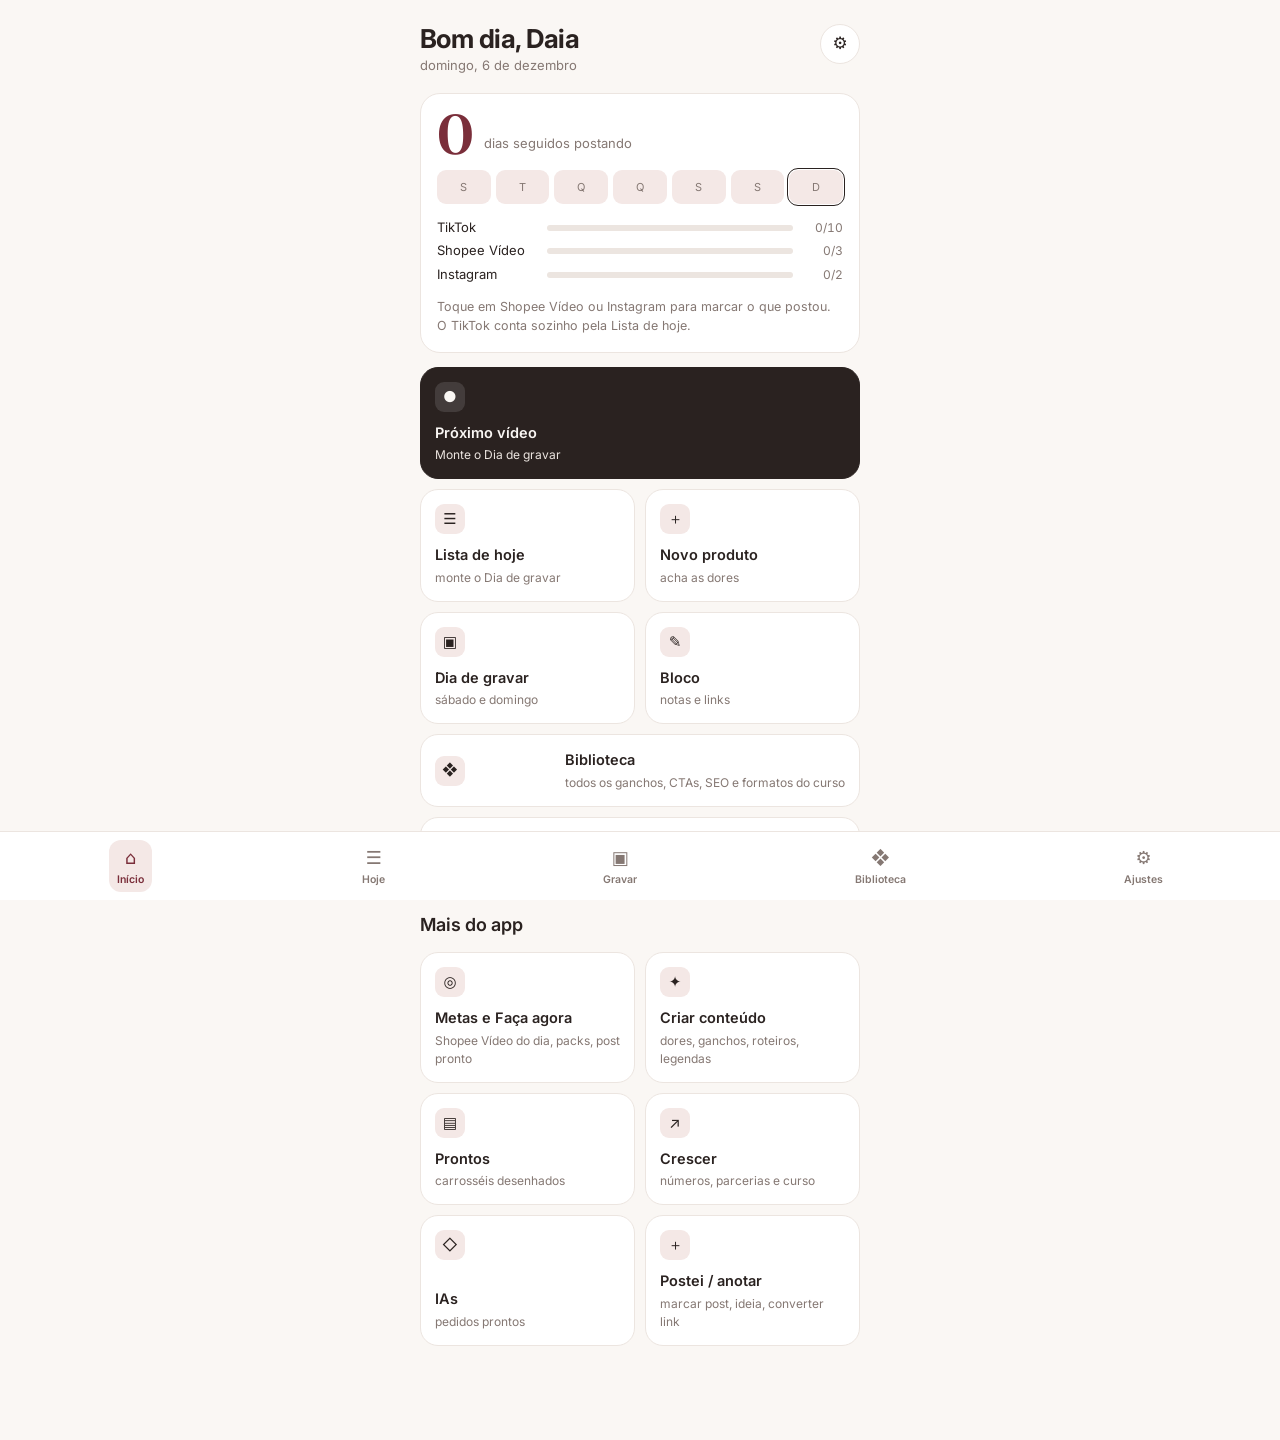
==== commit e548c81a: "App v56: um app só — menu novo em todas as telas, estética nova nas telas de antes" ====
--- a/index.html
+++ b/index.html
@@ -1,637 +1,641 @@
-<!doctype html>
-<html lang="pt-BR">
-<head>
-<meta charset="utf-8">
-<meta name="viewport" content="width=device-width,initial-scale=1,viewport-fit=cover">
-<title>Daia Studio</title>
-<script>/* v54: o app abre no Início novo (novo.html). As telas de antes continuam aqui: novo.html › "Tudo do app" abre index.html?antigo=1&tab=... */
-(function(){try{var q=new URLSearchParams(location.search);
-if(q.has("antigo")){sessionStorage.setItem("daia-antigo","1");var t=q.get("tab");if(t)sessionStorage.setItem("daia-tab",t);history.replaceState(null,"",location.pathname);return;}
-if(q.has("compartilhado")||sessionStorage.getItem("daia-antigo")==="1"||localStorage.getItem("daia-abrir")==="antigo")return;
-location.replace("novo.html");}catch(e){}})();</script>
-<meta name="theme-color" content="#7A1F2B">
-<meta name="robots" content="noindex,nofollow">
-<link rel="manifest" href="manifest.webmanifest">
-<link rel="icon" href="icon-192.png">
-<link rel="apple-touch-icon" href="icon-192.png">
-<link rel="preconnect" href="https://fonts.googleapis.com">
-<link rel="preconnect" href="https://fonts.gstatic.com" crossorigin>
-<link rel="stylesheet" href="https://fonts.googleapis.com/css2?family=DM+Serif+Display:ital@0;1&family=Nunito+Sans:opsz,wght@6..12,300;6..12,400;6..12,600;6..12,700;6..12,800;6..12,900&display=swap">
-<style>
-/* Layout: app de uma coluna — cabeçalho do dia, conteúdo rolando, barra de abas fixa embaixo */
-:root{
-  --bg:#FBF7F2; --surface:#FFFFFF; --ink:#3B2A22; --muted:#7A6457; --line:#E6D7C8;
-  --wine:#7A1F2B; --wine-soft:#F4E6E3; --gold:#A87A2C; --gold-soft:#F7EEDC; --pine:#2E5E4C; --pine-soft:#E2EFE9;
-  --on-accent:#FFFFFF;
-  --display:"DM Serif Display",Georgia,"Times New Roman",serif;
-  --body:"Nunito Sans",system-ui,-apple-system,"Segoe UI",Roboto,sans-serif;
-  color-scheme:light;
-}
-@media (prefers-color-scheme: dark){:root:not(.tema-claro){
-  --bg:#1E1613; --surface:#2A201C; --ink:#F3E9DF; --muted:#C2AD9C; --line:#3E302A;
-  --wine:#D9667A; --wine-soft:#3A2023; --gold:#D9AE5F; --gold-soft:#36291A; --pine:#7CC3A5; --pine-soft:#1B2E27;
-  --on-accent:#181114; color-scheme:dark}}
-:root.tema-escuro{
-  --bg:#1E1613; --surface:#2A201C; --ink:#F3E9DF; --muted:#C2AD9C; --line:#3E302A;
-  --wine:#D9667A; --wine-soft:#3A2023; --gold:#D9AE5F; --gold-soft:#36291A; --pine:#7CC3A5; --pine-soft:#1B2E27;
-  --on-accent:#181114; color-scheme:dark}
-*{box-sizing:border-box;-webkit-tap-highlight-color:transparent}
-html,body{margin:0;background:var(--bg)}
-body{color:var(--ink);font-family:var(--body);font-size:16px;line-height:1.45;
-  padding-top:env(safe-area-inset-top,0px);
-  padding-left:max(16px,env(safe-area-inset-left,0px));padding-right:max(16px,env(safe-area-inset-right,0px));
-  padding-bottom:calc(84px + env(safe-area-inset-bottom,0px));
-  overscroll-behavior-y:contain;user-select:none;-webkit-user-select:none}
-input,textarea,pre,.sel{user-select:text;-webkit-user-select:text}
-img{max-width:100%}
-[hidden]{display:none!important}
-.wrap{max-width:560px;margin:0 auto}
-button{font:inherit;color:inherit;cursor:pointer}
-button:focus-visible,input:focus-visible,textarea:focus-visible,select:focus-visible{outline:2px solid var(--wine);outline-offset:2px}
-header.top{padding-block:18px 8px;display:grid;gap:4px}
-.brand{font-size:12px;font-weight:900;letter-spacing:.14em;text-transform:uppercase;color:var(--wine);display:flex;justify-content:space-between;align-items:center}
-.topo-bts{display:flex;gap:6px}
-.ico{width:38px;height:38px;border-radius:50%;border:1px solid var(--line);background:var(--surface);display:grid;place-items:center;font-size:17px;text-decoration:none;padding:0;letter-spacing:0}
-.dayrow{display:flex;align-items:center;justify-content:space-between;gap:8px}
-h1{font-family:var(--display);font-weight:400;font-size:30px;line-height:1.1;margin:0;text-wrap:balance}
-h1 em{color:var(--wine)}
-h2{font-family:var(--display);font-weight:400;font-size:23px;margin:22px 0 8px}
-.arrows{display:flex;gap:6px;flex-shrink:0}
-.round{width:40px;height:40px;border-radius:50%;border:1px solid var(--line);background:var(--surface);font-size:20px;line-height:1;display:grid;place-items:center}
-.round[disabled]{opacity:.35}
-.sub{color:var(--muted);font-size:14px;display:flex;flex-wrap:wrap;gap:4px 14px;font-variant-numeric:tabular-nums;margin:0}
-.sub b{color:var(--gold)}
-.progress{margin-top:10px;display:flex;align-items:center;gap:10px;font-size:14px;font-weight:800}
-.bar{flex:1;height:8px;background:var(--line);border-radius:99px;overflow:hidden}
-.bar i{display:block;height:100%;width:0;background:var(--pine);border-radius:99px;transition:width .3s}
-.list{display:grid;gap:14px;margin-top:14px}
-.card{background:var(--surface);border:1px solid var(--line);border-radius:20px;padding:16px;display:grid;gap:10px}
-.card.done{opacity:.6}
-.card.done .title{text-decoration:line-through;text-decoration-color:var(--muted)}
-.meta{display:flex;align-items:center;gap:8px;font-size:13px;font-weight:800}
-.tag{padding:3px 10px;border-radius:99px;font-size:12px;letter-spacing:.03em;font-weight:800}
-.tag.serie{background:var(--wine-soft);color:var(--wine)}
-.tag.casa{background:var(--gold-soft);color:var(--gold)}
-.tag.trend{background:var(--pine-soft);color:var(--pine)}
-.why{margin-left:auto;color:var(--muted);font-weight:700;font-size:12px}
-.title{font-family:var(--display);font-weight:400;font-size:22px;line-height:1.2;margin:0;text-wrap:balance}
-.say{background:var(--bg);border-radius:12px;padding:10px 12px;font-size:15px}
-.say small{display:block;font-size:11px;font-weight:900;letter-spacing:.1em;text-transform:uppercase;color:var(--muted);margin-bottom:2px}
-.how,.cta{font-size:15px;margin:0}
-.cta{color:var(--muted);font-size:14px}
-.script{margin:0;padding-left:20px;display:grid;gap:6px;font-size:15px}
-.script li::marker{color:var(--wine);font-weight:900}
-details.tips{font-size:14px;color:var(--muted)}
-details.tips summary{cursor:pointer;font-weight:800;color:var(--ink)}
-details.tips p{margin:6px 0 0}
-.actions{display:flex;flex-wrap:wrap;gap:8px}
-.btn{border:1px solid var(--line);background:var(--surface);border-radius:99px;padding:10px 16px;font-size:15px;font-weight:800}
-.btn.main{background:var(--pine);border-color:var(--pine);color:var(--on-accent)}
-.btn.wine{background:var(--wine);border-color:var(--wine);color:var(--on-accent)}
-.btn.full{width:100%;padding:14px}
-.card.done .btn.main{background:var(--surface);color:var(--pine)}
-.btn[disabled]{opacity:.5}
-.alert{margin-top:12px;background:var(--gold-soft);border-radius:16px;padding:12px 14px;font-size:15px;display:grid;gap:8px}
-.alert b{color:var(--gold)}
-.note{font-size:13px;color:var(--muted);margin:0}
-/* formulários */
-.form{background:var(--surface);border:1px solid var(--line);border-radius:20px;padding:16px;display:grid;gap:12px;margin-top:14px}
-.field{display:grid;gap:6px}
-.field label,.lab{font-size:14px;font-weight:800}
-.input,select.input,textarea.input{border:1px solid var(--line);background:var(--bg);color:var(--ink);border-radius:12px;padding:12px;font:inherit;width:100%}
-textarea.input{min-height:96px;resize:vertical}
-.photo{display:flex;align-items:center;gap:12px;border:2px dashed var(--line);border-radius:14px;padding:12px;cursor:pointer;font-weight:800;color:var(--wine)}
-.photo img{width:64px;height:64px;object-fit:cover;border-radius:10px}
-.photo input{position:absolute;opacity:0;width:1px;height:1px}
-.chips{display:flex;flex-wrap:wrap;gap:6px}
-.chip{border:1px solid var(--line);background:var(--bg);border-radius:99px;padding:8px 12px;font-size:14px;font-weight:800;color:var(--muted)}
-.chip[aria-pressed="true"]{background:var(--wine-soft);border-color:var(--wine);color:var(--wine)}
-/* produtos */
-.filters{display:flex;gap:6px;overflow-x:auto;padding-bottom:4px;margin-top:14px}
-.filters .chip{flex-shrink:0}
-.prod{background:var(--surface);border:1px solid var(--line);border-radius:18px;padding:12px;display:grid;grid-template-columns:72px 1fr;gap:12px}
-.prod .ph{width:72px;height:72px;border-radius:12px;background:var(--wine-soft);object-fit:cover;display:grid;place-items:center;font-family:var(--display);font-size:26px;color:var(--wine)}
-.prod .info{min-width:0;display:grid;gap:4px}
-.prod .n{font-weight:800;line-height:1.25}
-.prod .sm{font-size:13px;color:var(--muted)}
-.prod .actions{grid-column:1/-1}
-.st{border:none;border-radius:99px;padding:4px 10px;font-size:12px;font-weight:900;justify-self:start}
-.st.tenho{background:var(--pine-soft);color:var(--pine)}
-.st.caminho{background:var(--gold-soft);color:var(--gold)}
-.st.chegou{background:var(--wine-soft);color:var(--wine)}
-.confirm{grid-column:1/-1;display:flex;gap:8px;align-items:center;font-size:14px;font-weight:700}
-.empty{text-align:center;color:var(--muted);padding:28px 12px;border:1px dashed var(--line);border-radius:18px;margin-top:14px}
-/* editor */
-.step{background:var(--surface);border:1px solid var(--line);border-radius:20px;padding:16px;display:grid;gap:12px;margin-top:14px}
-.step h3{margin:0;font-size:13px;font-weight:900;letter-spacing:.1em;text-transform:uppercase;color:var(--muted)}
-.step.off{opacity:.45;pointer-events:none}
-.pick{display:grid;place-items:center;gap:4px;border:2px dashed var(--line);border-radius:14px;padding:22px;text-align:center;font-weight:800;color:var(--wine);cursor:pointer}
-.pick small{color:var(--muted);font-weight:600}
-.pick input{position:absolute;opacity:0;width:1px;height:1px}
-.seg3{display:grid;grid-template-columns:repeat(3,1fr);gap:6px}
-.seg3 .chip{padding:10px 4px}
-.check{display:flex;gap:10px;align-items:center;font-size:15px;font-weight:700}
-.check input{width:22px;height:22px;accent-color:var(--wine)}
-.leg-box{display:grid;gap:10px}
-.leg-lista{display:grid;gap:6px;max-height:320px;overflow-y:auto;padding-right:4px}
-.leg-lista label{display:flex;gap:8px;align-items:center}
-.leg-lista small{color:var(--muted);font-size:12px;min-width:34px}
-.leg-lista input{flex:1;min-width:0;padding:8px 10px}
-.stats{display:flex;flex-wrap:wrap;gap:8px 18px;font-size:15px;font-variant-numeric:tabular-nums}
-.stats b{font-size:20px;color:var(--pine)}
-.timeline{position:relative;height:22px;border-radius:8px;background:var(--wine-soft);overflow:hidden}
-.timeline i{position:absolute;top:0;bottom:0;background:var(--pine);border-radius:3px}
-.status{font-size:15px;font-weight:800;margin:0}
-.status.err{color:var(--wine)}
-video{width:100%;max-height:65vh;border-radius:14px;background:#000}
-canvas{display:none}
-.after{background:var(--gold-soft);border-radius:14px;padding:12px 14px;font-size:15px}
-.after ol{margin:6px 0 0;padding-left:20px;display:grid;gap:4px}
-.day{background:var(--surface);border:1px solid var(--line);border-radius:16px;padding:12px 14px;display:grid;gap:8px}
-.day h4{margin:0;font-size:14px;font-weight:900;text-transform:capitalize}
-.row{display:flex;gap:10px;align-items:flex-start;font-size:15px}
-.row input{width:20px;height:20px;margin-top:1px;accent-color:var(--pine);flex-shrink:0}
-.dot{width:8px;height:8px;border-radius:50%;margin-top:8px;flex-shrink:0}
-.dot.serie{background:var(--wine)}.dot.casa{background:var(--gold)}.dot.trend{background:var(--pine)}
-/* barra de abas */
-nav.tabs{position:fixed;left:0;right:0;bottom:0;z-index:5;background:var(--surface);border-top:1px solid var(--line);
-  padding:6px max(10px,env(safe-area-inset-right,0px)) calc(6px + env(safe-area-inset-bottom,0px)) max(10px,env(safe-area-inset-left,0px));
-  display:flex;justify-content:center;gap:4px}
-nav.tabs button{flex:1;max-width:120px;min-width:0;border:none;background:none;border-radius:14px;padding:6px 2px;font-weight:800;font-size:11px;color:var(--muted);display:grid;justify-items:center;gap:2px}
-nav.tabs svg{width:24px;height:24px;stroke:currentColor;fill:none;stroke-width:2;stroke-linecap:round;stroke-linejoin:round}
-nav.tabs button[aria-selected="true"]{color:var(--wine);background:var(--wine-soft)}
-.toast{position:fixed;left:50%;transform:translateX(-50%);bottom:calc(90px + env(safe-area-inset-bottom,0px));background:var(--ink);color:var(--bg);padding:12px 16px;border-radius:14px;font-size:14px;font-weight:700;max-width:min(92vw,420px);z-index:9;text-align:center}
-.pr-cover{width:96px;aspect-ratio:4/5;border-radius:10px;object-fit:cover;background:var(--wine-soft)}
-.pr-head{display:grid;grid-template-columns:96px 1fr;gap:12px;align-items:start}
-.pr-head .info{min-width:0;display:grid;gap:4px}
-.slides{display:flex;gap:8px;overflow-x:auto;padding-bottom:4px}
-.slides img{width:120px;flex-shrink:0;border-radius:10px;border:1px solid var(--line)}
-.slides .sl-item{display:grid;gap:6px;justify-items:center;flex-shrink:0}
-.slides.com-baixar img{width:140px}
-.slides.com-baixar{flex-wrap:wrap;overflow-x:visible}
-.slides .sl-bts{display:flex;gap:6px}
-.slides .sl-off img{opacity:.35}
-.slides .sl-off small{font-size:12px;color:var(--muted)}
-.sl-editor{flex-basis:100%;display:grid;gap:10px;margin-top:8px;padding:12px;border:2px solid var(--wine);border-radius:16px;background:var(--wine-soft)}
-.sl-editor .input{background:var(--surface)}
-.ia-apps{display:grid;grid-template-columns:1fr 1fr;gap:10px}
-.ia-app{display:grid;gap:2px;padding:14px;border:1px solid var(--line);border-radius:16px;background:var(--bg);color:var(--ink);text-decoration:none}
-.ia-app b{font-size:17px;color:var(--wine)}
-.ia-app small{font-size:13px;color:var(--muted)}
-.leg{background:var(--bg);border-radius:12px;padding:10px 12px;font-size:14px;white-space:pre-wrap}
-.splash{position:fixed;inset:0;background:var(--wine);color:var(--on-accent);display:grid;place-items:center;z-index:20;transition:opacity .4s}
-.splash div{font-family:var(--display);font-size:40px}
-.splash.hide{opacity:0;pointer-events:none}
-@media (prefers-reduced-motion:reduce){*{transition:none!important}}
-/* Dalinha: botão do microfone (canto de baixo) e painel do assistente */
-.voz-fab{position:fixed;right:max(16px,env(safe-area-inset-right,0px));bottom:calc(92px + env(safe-area-inset-bottom,0px));z-index:40;width:58px;height:58px;border-radius:50%;border:0;background:var(--wine);color:#fff;display:grid;place-items:center;box-shadow:0 8px 22px rgba(122,31,43,.35)}
-.voz-fab svg,.voz-mic svg{width:26px;height:26px;fill:none;stroke:currentColor;stroke-width:2;stroke-linecap:round}
-.voz-fab.on{display:none}
-.voz-box{position:fixed;left:0;right:0;bottom:calc(76px + env(safe-area-inset-bottom,0px));z-index:39;max-width:560px;margin:0 auto;background:var(--surface);border:1px solid var(--line);border-radius:22px 22px 0 0;box-shadow:0 -10px 30px rgba(0,0,0,.18);padding:14px max(16px,env(safe-area-inset-right,0px)) 14px max(16px,env(safe-area-inset-left,0px));display:grid;gap:10px;max-height:72vh}
-.voz-top{display:flex;justify-content:space-between;align-items:center}
-.voz-top b{font-family:var(--display);font-size:22px;color:var(--wine);font-weight:400}
-.voz-top span{font-family:var(--body);font-size:13px;color:var(--muted)}
-.voz-x{border:0;background:none;font-size:28px;line-height:1;color:var(--muted);padding:0 4px}
-.voz-chat{overflow-y:auto;display:grid;gap:8px;max-height:38vh;padding-right:2px}
-.voz-msg{padding:10px 12px;border-radius:16px;font-size:15px;max-width:88%;user-select:text;-webkit-user-select:text}
-.voz-msg ol{margin:6px 0 0;padding-left:18px}
-.voz-msg.ela{background:var(--wine-soft);border-bottom-left-radius:6px}
-.voz-msg.eu{background:var(--gold-soft);justify-self:end;border-bottom-right-radius:6px}
-.voz-msg .actions{margin-top:8px}
-.voz-chips{display:flex;gap:6px;overflow-x:auto;padding-bottom:2px}
-.voz-chips .chip{white-space:nowrap}
-.voz-form{display:flex;gap:8px;align-items:center}
-.voz-form .input{flex:1;min-width:0;min-height:0;height:48px;resize:none}
-.voz-mic{flex:0 0 48px;height:48px;border-radius:50%;border:1px solid var(--line);background:var(--surface);color:var(--wine);display:grid;place-items:center}
-.voz-mic.on{background:var(--wine);color:#fff;animation:vozpulse 1.2s infinite}
-@keyframes vozpulse{0%{box-shadow:0 0 0 0 rgba(122,31,43,.45)}100%{box-shadow:0 0 0 14px rgba(122,31,43,0)}}
-@media (prefers-reduced-motion:reduce){.voz-mic.on{animation:none}}
-.voz-cfg{display:flex;flex-wrap:wrap;gap:8px;align-items:center;font-size:14px;color:var(--muted)}
-.voz-cfg select{max-width:100%;padding:8px;border-radius:10px;border:1px solid var(--line);background:var(--surface);color:var(--ink);font:inherit;font-size:13px}
-.voz-dica{margin:0;font-size:13px;color:var(--muted)}
-.voz-dica:empty{display:none}
-.card.recado{background:var(--wine);border-color:var(--wine);color:var(--on-accent)}
-.card.recado p{margin:0;font-size:17px;font-weight:700}
-.semana{display:grid;grid-template-columns:repeat(5,1fr);gap:8px;text-align:center}
-.semana b{display:block;font-family:var(--display);font-size:28px;color:var(--wine);font-weight:400;line-height:1.1}
-.semana small{font-size:12px;color:var(--muted);line-height:1.2;display:block}
-.card.pendente{border-color:var(--gold);background:var(--gold-soft)}
-.card.pendente p{margin:0;font-weight:800}
-.card.pendente ul{margin:6px 0 0;padding-left:18px}
-.voz-modos{display:flex;gap:6px}
-.voz-modos button[aria-pressed="true"]{background:var(--wine);border-color:var(--wine);color:#fff}
-.voz-ditado{display:grid;gap:8px}
-.voz-ditado textarea{min-height:140px}
-.voz-ditado .grande{justify-self:center;width:72px;height:72px;flex:none}
-.voz-ditado .grande svg{width:34px;height:34px}
-/* v13: Dalinha robozinho, temas, modo clean */
-.voz-fab .robo{width:44px;height:44px}
-.voz-fab{width:62px;height:62px}
-.voz-nome{display:flex;align-items:center;gap:8px}
-.voz-nome .robo{width:36px;height:36px;background:var(--wine);border-radius:50%;padding:3px}
-.robo .olhos{transform-box:fill-box;transform-origin:center;animation:piscar 5s infinite}
-@keyframes piscar{0%,92%,100%{transform:scaleY(1)}95%{transform:scaleY(.1)}}
-@media (prefers-reduced-motion:reduce){.robo .olhos{animation:none}}
-.passo{display:grid;gap:4px;padding:10px 0;border-top:1px solid var(--line)}
-.passo b{font-size:15px}
-.passo .det{font-size:14px;color:var(--muted)}
-.galeria{display:flex;gap:8px;overflow-x:auto;padding:4px 0;scroll-snap-type:x mandatory}
-.galeria button{flex:0 0 31%;aspect-ratio:1;border:1px solid var(--line);border-radius:12px;padding:0;overflow:hidden;background:#fff;scroll-snap-align:start;cursor:pointer}
-.galeria img,.cores-mini img{width:100%;height:100%;object-fit:cover;display:block}
-.cores-mini{display:grid;grid-template-columns:repeat(auto-fill,minmax(64px,1fr));gap:8px}
-.cores-mini span{display:grid;gap:2px;text-align:center;min-width:0}
-.cores-mini img{height:auto;aspect-ratio:1;border-radius:10px;background:#fff;border:1px solid var(--line)}
-.cores-mini small{font-size:11px;color:var(--muted);overflow:hidden;text-overflow:ellipsis;white-space:nowrap}
-.opcao{display:flex;gap:10px;align-items:flex-start;border-top:1px solid var(--line);padding-top:10px;margin-top:10px}
-.opcao img{width:64px;height:64px;object-fit:cover;border-radius:10px;background:#fff;flex:none}
-.opcao>div{min-width:0;display:grid;gap:2px}
-.opcao small{color:var(--muted)}
-.link-btn{background:none;border:0;padding:0;color:var(--wine);font:inherit;font-weight:700;text-decoration:underline;cursor:pointer}
-.secao{background:var(--surface);border:1px solid var(--line);border-radius:18px;overflow:hidden}
-.secao>summary{list-style:none;display:flex;align-items:center;gap:12px;padding:14px 16px;cursor:pointer;min-height:56px;-webkit-tap-highlight-color:transparent}
-.secao>summary::-webkit-details-marker{display:none}
-.sec-emoji{font-size:24px;width:44px;height:44px;border-radius:14px;background:var(--wine-soft);display:grid;place-items:center;flex:none}
-.sec-txt{display:grid;gap:2px;min-width:0;flex:1}
-.sec-txt b{font-size:17px}
-.sec-txt small{font-size:13px;color:var(--muted)}
-.sec-conta{font-size:13px;font-weight:800;color:var(--wine);background:var(--wine-soft);padding:4px 10px;border-radius:999px;white-space:nowrap}
-.secao.ok .sec-conta{color:#2f7a45;background:color-mix(in srgb,#2f7a45 14%,var(--surface))}
-.sec-seta{width:10px;height:10px;border-right:2.5px solid var(--muted);border-bottom:2.5px solid var(--muted);transform:rotate(45deg);transition:transform .2s;flex:none;margin:0 4px 4px}
-.secao[open] .sec-seta{transform:rotate(-135deg);margin:4px 4px 0}
-.secao[open]>summary{border-bottom:1px solid var(--line)}
-.sec-corpo{display:grid;gap:12px;padding:12px}
-.sec-corpo .card{box-shadow:none}
-.how.nota{margin:0;padding:0 4px}
-.rs-prod{display:grid;gap:6px;margin-top:10px;padding-top:10px;border-top:1px dashed var(--line)}.rs-prod:first-of-type{border-top:none}.rs-link small{color:var(--muted);font-weight:600}
-.rs-linha{display:flex;gap:8px}.rs-linha .input{flex:1;min-width:0}.rs-link .btn.mini{margin-top:8px}
-.rs-grupo{margin-top:12px}.rs-nome{display:block;font-size:17px;margin-bottom:4px}.rs-txt{white-space:pre-line;user-select:text;-webkit-user-select:text;overflow-wrap:anywhere}
-.rs-frase .btn.full{width:100%;min-height:48px;font-size:16px}
-.resp-grupo{margin:14px 0 4px;font-size:13px;font-weight:800;color:var(--muted);letter-spacing:.02em}
-.resp-prev{display:grid;gap:10px;margin-top:14px;padding:12px;border:2px solid var(--wine);border-radius:16px;background:var(--wine-soft)}
-.resp-prev textarea{min-height:190px;background:var(--surface)}
-.extra-item{display:flex;gap:10px;align-items:flex-start;border-top:1px solid var(--line);padding-top:10px;margin-top:10px}
-.extra-item>div{flex:1;min-width:0}
-.extra-item p{margin:4px 0;overflow-wrap:anywhere}
-.extra-item small{color:var(--muted)}
-.extra-item a{font-size:14px;font-weight:800;color:var(--wine)}
-.extra-claude{background:var(--wine-soft);border-radius:12px;padding:8px 10px}
-.btn.mini{padding:6px 10px;font-size:13px}
-.meta-dia{display:grid;gap:8px;border:2px solid var(--wine)}
-.meta-dia.ok{border-color:var(--pine)}
-.meta-dia p{margin:0}
-.meta-topo{display:flex;justify-content:space-between;align-items:center;font-size:17px}
-.meta-topo span{font-family:var(--display);font-size:26px;color:var(--wine)}
-.meta-dia.ok .meta-topo span{color:var(--pine)}
-.meta-barra{height:10px;border-radius:99px;background:var(--wine-soft);overflow:hidden}
-.meta-barra i{display:block;height:100%;background:var(--wine);border-radius:99px}
-.meta-dia.ok .meta-barra i{background:var(--pine)}
-.meta-falta{font-size:14px;color:var(--muted)}
-.meta-linhas{display:grid;gap:6px}
-.meta-linha{display:flex;justify-content:space-between;align-items:center;gap:8px;font-weight:800;font-size:15px}
-.meta-linha>span:first-child{flex:1 1 auto;min-width:0}
-.meta-linha.ok>span:first-child{color:var(--pine)}
-.bolinhas{display:flex;flex-wrap:wrap;justify-content:flex-end;gap:6px;max-width:190px;flex:0 0 auto}
-.bol{width:32px;height:32px;border-radius:50%;border:2px solid var(--line);background:var(--surface);color:var(--on-accent);font-weight:900;font-size:15px;padding:0;display:grid;place-items:center}
-.bol.on{background:var(--pine);border-color:var(--pine)}
-.seg-alvo{display:grid;gap:6px}
-.seg-lista{display:grid;gap:6px}
-.seg-lista>div{display:flex;flex-wrap:wrap;gap:4px 10px;align-items:baseline;border-top:1px solid var(--line);padding-top:8px}
-.seg-lista span{flex:1;min-width:0;color:var(--muted);font-size:14px}
-.seg-lista b{font-family:var(--display);font-weight:400;font-size:22px}
-.seg-lista small{font-size:13px;font-weight:800;color:var(--muted)}
-.seg-lista small.sobe{color:var(--pine)}
-.seg-lista small.desce{color:var(--wine)}
-.chips.modo .chip{flex:1;font-size:16px;padding:12px}
-.cr-res{gap:14px;margin-top:14px}
-.cr-bloco{display:grid;gap:6px}
-.cr-tit{display:flex;justify-content:space-between;align-items:center;gap:8px}
-.cr-item{all:unset;cursor:pointer;display:block;overflow-wrap:anywhere}
-.cr-item:active{color:var(--wine)}
-.cr-rot{display:grid;gap:6px;border-top:1px solid var(--line);padding-top:10px}
-.cr-hist{display:grid;gap:2px;text-align:left;background:var(--surface);border:1px solid var(--line);border-radius:16px;padding:12px 14px;font:inherit;color:inherit}
-.cr-hist.on{border-color:var(--wine)}
-.cr-hist small{color:var(--muted)}
-#cStatus .card{margin-top:14px}
-.parc-topo{display:flex;justify-content:space-between;align-items:center;gap:8px}
-.parc-handle{font-family:var(--display);font-size:22px;color:var(--wine);text-decoration:none;overflow-wrap:anywhere;min-width:0}
-.parc .chips .chip{font-size:13px;padding:6px 10px}
-#parcBox h2 small,#cursoBox h2 small{font-family:var(--body);font-size:14px}
-#parcBox .card,#cursoBox>.card{margin-top:12px}
-#cursoBox details.secao{margin-top:10px}
-.aj-bt{display:flex;align-items:center;gap:14px;width:100%;text-align:left;background:var(--surface);border:1px solid var(--line);border-radius:18px;padding:14px 16px;min-height:60px;color:inherit;text-decoration:none;font:inherit;cursor:pointer}
-.aj-bt span{font-size:24px}.aj-bt b{display:block}.aj-bt small{color:var(--muted);font-size:13px}
-.ins-m{display:inline-block;font-weight:800;color:var(--wine);margin-top:4px}
-.ins-st{font-size:13px;color:var(--muted);margin:0 2px 8px}
-.ref-item{display:grid;gap:4px;padding:12px 0;border-top:1px solid var(--line)}.ref-item:first-of-type{border-top:0}
-.aula .say{white-space:pre-line}
-.extra-plano .extra-claude{margin:0}
-.ferramentas{display:block}
-.ferramentas>summary{font-weight:800;font-size:16px;cursor:pointer;list-style:none}
-.ferramentas>summary small{display:block;font-weight:600;color:var(--muted);font-size:13px}
-.ferramentas .card{border:0;padding:12px 0 0;border-top:1px solid var(--line);border-radius:0;margin-top:12px}
-.cr-fotos{display:flex;flex-wrap:wrap;gap:10px;margin:4px 0 10px}
-.cr-foto{position:relative;width:88px;height:88px}.cr-foto img{width:100%;height:100%;object-fit:cover;border-radius:12px;background:#fff}
-.cr-foto .btn{position:absolute;top:-6px;right:-6px;min-height:0;padding:2px 8px}
-.cr-add{flex:1;min-width:150px;min-height:88px}.cr-add span{display:grid;gap:2px}.cr-add small{color:var(--muted);font-size:12px;font-weight:600}
-details.cr-bloco>summary{list-style:none;cursor:pointer}details.cr-bloco>summary::-webkit-details-marker{display:none}
-.cr-leg{border-top:1px solid var(--line);padding-top:8px}
-.cr-link-grupo{display:grid;gap:8px;margin-top:6px}
-.cr-link{display:flex;gap:10px;align-items:flex-start;border:1px solid var(--line);border-radius:14px;padding:8px}.cr-link.top{border-color:var(--wine)}
-.cr-link img{width:56px;height:56px;object-fit:cover;border-radius:10px;background:#fff;flex:none}.cr-link>div{min-width:0;display:grid;gap:2px}.cr-link small{color:var(--muted);font-size:12px}
-.cr-link .actions{margin-top:4px}
-.bl-pastas{margin-bottom:10px}.bl-lista{margin-top:12px}
-.bl-nota.fix{border-color:var(--gold, #C9A46A)}.bl-txt{overflow-wrap:anywhere}
-.bl-ed{margin-top:12px;border-color:var(--wine)}
-.ck{display:flex;gap:10px;align-items:flex-start;padding:6px 0;cursor:pointer}.ck input{width:20px;height:20px;accent-color:var(--wine);flex:none;margin-top:2px}
-.barra{height:10px;border-radius:99px;background:var(--line);overflow:hidden}.barra span{display:block;height:100%;background:var(--wine);border-radius:99px}
-.mina{display:grid;grid-template-columns:repeat(auto-fit,minmax(120px,1fr));gap:8px}.mina label{display:grid;gap:4px;font-size:13px;font-weight:700;color:var(--muted)}
-.tts-prod{display:grid;gap:6px;border-top:1px solid var(--line);padding:10px 0}.tts-prod small{color:var(--muted)}
-.bolas{display:flex;gap:6px;flex-wrap:wrap;margin-top:6px}.bola{width:22px;height:22px;border-radius:50%;border:2px solid var(--wine);background:transparent;padding:0}.bola.on{background:var(--wine)}
-.semana{display:grid;grid-template-columns:repeat(7,1fr);gap:4px;margin:10px 0}.semana div{display:grid;gap:2px;text-align:center;border:1px solid var(--line);border-radius:10px;padding:6px 2px;font-size:11px}.semana b{font-size:13px}
-.niveis{display:grid;gap:8px;margin-bottom:8px}.niveis div{display:grid;gap:2px;border:1px solid var(--line);border-radius:12px;padding:10px}.niveis small{color:var(--muted)}
-#pagBox details.secao{margin-top:10px}.of-foto{width:100%;max-height:240px;object-fit:contain;border-radius:12px;background:#fff}
-.parc-ed{display:grid;gap:8px;border-top:1px solid var(--line);padding-top:10px}
-.valores{display:grid;gap:8px}.valores div{border:1px solid var(--line);border-radius:12px;padding:10px;display:grid;gap:2px}.valores small{color:var(--muted)}
-.nav-mais{flex:0 0 auto!important;max-width:none!important;background:none!important;padding:0 6px!important}
-.nav-mais span{width:50px;height:50px;border-radius:50%;background:var(--wine);color:#fff;font-size:30px;line-height:50px;text-align:center;display:block;margin-top:-22px;box-shadow:0 6px 14px rgba(122,31,43,.35)}
-.nav-mais[aria-expanded="true"] span{transform:rotate(45deg)}
-.mais-veu{position:fixed;inset:0;background:rgba(59,42,34,.35);z-index:6}
-.mais-menu{position:fixed;left:max(12px,env(safe-area-inset-left,0px));right:max(12px,env(safe-area-inset-right,0px));bottom:calc(84px + env(safe-area-inset-bottom,0px));z-index:7;background:var(--surface);border-radius:20px;box-shadow:0 10px 30px rgba(0,0,0,.22);padding:6px;display:grid;max-width:480px;margin:0 auto}
-.mais-menu button{display:flex;gap:12px;align-items:center;text-align:left;background:none;border:0;border-bottom:1px solid var(--line);padding:12px 10px;font:inherit;color:inherit;font-size:20px;cursor:pointer}
-.mais-menu button:last-child{border-bottom:0}.mais-menu b{display:block;font-size:16px}.mais-menu small{display:block;font-size:12px;color:var(--muted)}
-.subtabs{display:flex;gap:8px;margin:0 0 12px;overflow-x:auto}.subtabs button{flex:1;white-space:nowrap;border:1px solid var(--line);background:var(--surface);color:inherit;border-radius:99px;padding:9px 14px;font:inherit;font-weight:800;font-size:14px}
-.subtabs button[aria-pressed="true"]{background:var(--wine);color:#fff;border-color:var(--wine)}
-.card.faca{background:var(--wine);color:#fff;border-color:var(--wine)}.card.faca .tag{background:rgba(255,255,255,.18);color:#fff}.card.faca .why{color:#f3d9dc}
-.card.faca .title{color:#fff}.card.faca .btn{background:#fff;color:var(--wine);border-color:#fff}.card.faca .btn.lite{background:transparent;color:#fff;border-color:rgba(255,255,255,.6)}
-.card.ferr{border-color:var(--wine)}.card.ferr>.card{border:0;padding:0;margin:0}
-.mic-wrap{position:relative;display:block;width:100%}
-.mic-wrap>input,.mic-wrap>textarea{width:100%;padding-right:48px!important;box-sizing:border-box}
-.mic-bt{position:absolute;right:6px;top:50%;transform:translateY(-50%);width:36px;height:36px;border-radius:50%;border:1px solid var(--line);background:var(--surface);font-size:17px;line-height:1;display:grid;place-items:center;padding:0;cursor:pointer;z-index:1}
-.mic-wrap.area .mic-bt{top:auto;bottom:8px;transform:none}
-.mic-bt.on{background:var(--wine);border-color:var(--wine);animation:micpulso 1.2s infinite}
-@keyframes micpulso{0%{box-shadow:0 0 0 0 rgba(122,31,43,.5)}100%{box-shadow:0 0 0 12px rgba(122,31,43,0)}}
-.dica-gal{display:block!important;line-height:1.5;background:var(--wine-soft,#f6e8ea);border-color:var(--wine);font-size:14px;margin:6px 0 10px}.dica-gal small{color:var(--muted)}
-html,body{max-width:100%;overflow-x:clip}
-body.clean .det{display:none}
-body.clean .card.aberto .det{display:revert}
-body.clean .card .title{cursor:pointer}
-body.clean .card:not(.aberto) .title::after{content:" ›";color:var(--muted);font-family:var(--body);font-size:.8em}
-body.letra-grande{font-size:18px}
-body.letra-grande .btn{font-size:16px}
-.tema-sec{display:grid;gap:8px}
-.tema-sec>small{font-weight:800;color:var(--muted);font-size:13px;text-transform:uppercase;letter-spacing:.08em}
-.tema-cores{display:flex;flex-wrap:wrap;gap:10px}
-.tema-cor{width:42px;height:42px;border-radius:50%;border:3px solid var(--surface);background:var(--c);box-shadow:0 0 0 1px var(--line);padding:0;position:relative;display:grid;place-items:center;color:#fff;font-weight:900;font-size:20px;cursor:pointer}
-.tema-cor[aria-pressed="true"]{box-shadow:0 0 0 3px var(--ink)}
-.tema-cor input{position:absolute;inset:0;opacity:0;cursor:pointer}
-.tema-clean{display:flex;gap:10px;align-items:flex-start;font-size:15px}
-.tema-clean input{width:22px;height:22px;margin-top:2px}
-</style>
-<link rel="stylesheet" href="desktop.css">
-</head>
-<body>
-<div class="splash" id="splash"><div>Daia <em>Studio</em></div></div>
-<div class="wrap">
-
-<!-- HOJE -->
-<section id="tab-hoje">
-  <header class="top">
-    <div class="brand"><span>Daia Studio</span><span class="topo-bts"><button type="button" class="ico" onclick="location.href='novo.html'" aria-label="Início novo">🏠</button><button type="button" class="ico" data-tabir="ajustes" aria-label="Ajustes">⚙️</button></span></div>
-    <div class="dayrow">
-      <h1 id="dayTitle">Hoje</h1>
-      <div class="arrows"><button class="round" id="prev" aria-label="Dia anterior">‹</button><button class="round" id="next" aria-label="Próximo dia">›</button></div>
-    </div>
-    <p class="sub" id="daySub"></p>
-    <div class="progress"><div class="bar"><i id="barFill"></i></div><span id="progText">0 de 3</span></div>
-  </header>
-  <div id="arrived"></div>
-  <div class="list" id="cards"></div>
-</section>
-
-<!-- CRIAR -->
-<section id="tab-criar" hidden>
-  <header class="top">
-    <div class="brand"><span>Daia Studio</span><span class="topo-bts"><button type="button" class="ico" data-tabir="ajustes" aria-label="Ajustes">⚙️</button></span></div>
-    <h1>Criar <em>conteúdo</em></h1>
-    <p class="sub">Escolha onde vai postar e o formato. O app devolve dores, ganchos de 3 s, 3 conteúdos, legendas e os melhores links.</p>
-  </header>
-  <div id="criarBox"></div>
-</section>
-
-<!-- PARCERIAS -->
-<section id="tab-parcerias" hidden>
-  <header class="top">
-    <div class="brand"><span>Daia Studio</span><span class="topo-bts"><button type="button" class="ico" data-tabir="ajustes" aria-label="Ajustes">⚙️</button></span></div>
-    <h1>Parcerias <em>do grupo</em></h1>
-    <p class="sub">Influenciadoras pequenas para divulgar o seu grupo VIP. Cada uma ganha um link só dela.</p>
-  </header>
-  <div id="parcBox"></div>
-</section>
-
-<!-- CURSO -->
-<section id="tab-curso" hidden>
-  <header class="top">
-    <div class="brand"><span>Daia Studio</span><span class="topo-bts"><button type="button" class="ico" data-tabir="ajustes" aria-label="Ajustes">⚙️</button></span></div>
-    <h1>Meu <em>curso</em></h1>
-    <p class="sub">Mentoria Afiliada com Propósito, aula por aula: o que ela ensina, o que você precisa fazer e o que o app já faz por você.</p>
-  </header>
-  <div id="cursoBox"></div>
-</section>
-
-<!-- PRONTOS -->
-<section id="tab-prontos" hidden>
-  <header class="top">
-    <div class="brand"><span>Daia Studio</span><span class="topo-bts"><button type="button" class="ico" data-tabir="ajustes" aria-label="Ajustes">⚙️</button></span></div>
-    <h1>Posts <em>prontos</em></h1>
-    <p class="sub">Para os dias sem gravar. Escolha, gere as imagens e poste no Instagram ou no TikTok (modo foto).</p>
-  </header>
-  <div class="form" id="handleBox">
-    <div class="field"><label for="handle">Seu @ nas imagens (opcional)</label><input class="input" id="handle" placeholder="@seuperfil" maxlength="30"></div>
-  </div>
-  <div class="list" id="prontoList"></div>
-</section>
-
-<!-- PRODUTOS -->
-<section id="tab-produtos" hidden>
-  <header class="top">
-    <div class="brand"><span>Daia Studio</span><span class="topo-bts"><button type="button" class="ico" data-tabir="ajustes" aria-label="Ajustes">⚙️</button></span></div>
-    <h1>Meus <em>produtos</em></h1>
-    <p class="sub">Tudo que você tem ou comprou. Cada produto rende 3 vídeos diferentes.</p>
-  </header>
-  <button class="btn wine full" id="openAdd" style="margin-top:12px">+ Adicionar produto</button>
-  <form class="form" id="addForm" hidden>
-    <label class="photo" for="pPhoto"><img id="pPrev" alt="" hidden><span id="pPhotoTxt">Tirar ou escolher foto</span><input type="file" id="pPhoto" accept="image/*"></label>
-    <div class="field"><label for="pName">Nome do produto</label><input class="input" id="pName" placeholder="Ex.: laço vermelho gigante" required></div>
-    <div class="field"><span class="lab">Categoria</span><div class="chips" id="pCat"></div></div>
-    <div class="field"><span class="lab">Situação</span><div class="chips" id="pStatus">
-      <button type="button" class="chip" data-v="tenho" aria-pressed="true">Já tenho</button>
-      <button type="button" class="chip" data-v="caminho" aria-pressed="false">A caminho</button>
-      <button type="button" class="chip" data-v="chegou" aria-pressed="false">Chegou hoje</button></div></div>
-    <div class="field"><label for="pNote">O que você quer fazer com ele (opcional)</label><input class="input" id="pNote" placeholder="Ex.: montar o laço da ponta da árvore"></div>
-    <div class="actions"><button class="btn wine" type="submit">Salvar</button><button class="btn" type="button" id="cancelAdd">Cancelar</button></div>
-  </form>
-  <div class="filters" id="pFilter"></div>
-  <div class="list" id="prodList"></div>
-</section>
-
-<!-- IDEIAS -->
-<section id="tab-ideias" hidden>
-  <header class="top">
-    <div class="brand"><span>Daia Studio</span><span class="topo-bts"><button type="button" class="ico" data-tabir="ajustes" aria-label="Ajustes">⚙️</button></span></div>
-    <h1>Minhas <em>ideias</em></h1>
-    <p class="sub">Escreva a ideia do jeito que vier, com foto se quiser. O Claude transforma em vídeo.</p>
-  </header>
-  <form class="form" id="ideaForm">
-    <div class="field"><label for="iText">Sua ideia</label><textarea class="input" id="iText" placeholder="Ex.: vou montar a base da árvore com a casca de pinus e a espuma" required></textarea></div>
-    <label class="photo" for="iPhoto"><img id="iPrev" alt="" hidden><span id="iPhotoTxt">Foto (opcional)</span><input type="file" id="iPhoto" accept="image/*"></label>
-    <div class="actions"><button class="btn wine" type="submit">Salvar e criar vídeo</button><button class="btn" type="button" id="iSaveOnly">Só salvar</button></div>
-  </form>
-  <div class="list" id="ideaList"></div>
-  <h2>Gravar no fim de semana</h2>
-  <p class="note" id="gravNote"></p>
-  <div class="day" id="gravList" style="margin-top:8px"></div>
-</section>
-
-<!-- EDITAR -->
-<section id="tab-ia" hidden>
-  <header class="top">
-    <div class="brand"><span>Daia Studio</span><span class="topo-bts"><button type="button" class="ico" data-tabir="ajustes" aria-label="Ajustes">⚙️</button></span></div>
-    <h1>Criar com <em>IA</em></h1>
-    <p class="sub">Abra a IA que quiser ou use um pedido pronto. Escreva o tema, toque no pedido, confira e envie.</p>
-  </header>
-  <div id="iaBox"></div>
-</section>
-<section id="tab-editar" hidden aria-hidden="true" style="display:none"><!-- editor antigo, desligado (v22) -->
-  <header class="top">
-    <div class="brand"><span>Daia Studio</span><span class="topo-bts"><button type="button" class="ico" data-tabir="ajustes" aria-label="Ajustes">⚙️</button></span></div>
-    <h1>Editar <em>vídeo</em></h1>
-    <p class="sub">Tira as pausas, coloca o título e a legenda e devolve pronto. O vídeo fica no seu celular (para a legenda, só o som vai para o seu robô do Google).</p>
-  </header>
-  <section class="step" id="s1">
-    <h3>1. Vídeo</h3>
-    <label class="pick" for="vFile"><span id="pickText">Toque para escolher o vídeo</span><small id="pickInfo">Da galeria. Até 3 minutos.</small><input type="file" id="vFile" accept="video/*"></label>
-  </section>
-  <section class="step off" id="s2">
-    <h3>2. Do seu jeito</h3>
-    <div class="field"><label for="vTitle">Título no alto</label><input class="input" id="vTitle" maxlength="60"><p class="note">Deixe em branco para não ter título.</p></div>
-    <div class="field"><span class="lab">Cortar pausas</span><div class="seg3" id="level">
-      <button type="button" class="chip" data-v="leve" aria-pressed="false">Só as longas</button>
-      <button type="button" class="chip" data-v="normal" aria-pressed="true">Normal</button>
-      <button type="button" class="chip" data-v="forte" aria-pressed="false">Ritmo rápido</button></div></div>
-    <label class="check" for="vZoom"><input type="checkbox" id="vZoom" checked> Zoom alternado a cada corte</label>
-    <label class="check" for="vLeg"><input type="checkbox" id="vLeg" checked> Legenda automática (escreve o que você fala)</label>
-    <div id="legBox" class="leg-box" hidden>
-      <div class="field"><span class="lab">Cor da legenda</span><div class="seg3" id="legEstilo">
-        <button type="button" class="chip" data-v="branca" aria-pressed="true">Branca</button>
-        <button type="button" class="chip" data-v="amarela" aria-pressed="false">Amarela</button>
-        <button type="button" class="chip" data-v="vinho" aria-pressed="false">Fundo vinho</button></div></div>
-      <p class="status" id="legStatus"></p>
-      <div id="legLista" class="leg-lista"></div>
-    </div>
-    <div class="stats" id="vStats"></div>
-    <div class="timeline" id="vTimeline" hidden></div>
-  </section>
-  <section class="step off" id="s3">
-    <h3>3. Editar</h3>
-    <button class="btn wine full" id="vGo">Editar vídeo</button>
-    <div class="bar" hidden id="vBarBox"><i id="vBar"></i></div>
-    <p class="status" id="vStatus"></p>
-    <p class="note">Leva mais ou menos o tempo do vídeo editado. Deixe a tela ligada e não saia do app.</p>
-  </section>
-  <section class="step off" id="s4">
-    <h3>4. Pronto</h3>
-    <video id="vOut" controls playsinline></video>
-    <div class="actions"><button class="btn wine" id="vShare">Enviar para o TikTok</button><button class="btn" id="vSave">Salvar no celular</button></div>
-    <p class="status" id="vSaveStatus"></p>
-    <div class="after"><b>No TikTok:</b><ol><li>Se você não usou a legenda do app, toque em <b>Legendas</b>.</li><li>Escolha a música.</li><li>Poste. Use o mesmo vídeo no Reels.</li></ol></div>
-  </section>
-  <canvas id="cv"></canvas>
-</section>
-
-</div>
-
-<!-- BLOCO DE NOTAS -->
-<section id="tab-bloco" hidden>
-  <header class="top">
-    <div class="brand"><span>Daia Studio</span><span class="topo-bts"><button type="button" class="ico" data-tabir="ajustes" aria-label="Ajustes">⚙️</button></span></div>
-    <h1>Bloco <em>de notas</em></h1>
-    <p class="sub">Ideias, frases prontas, links úteis e o que você aprendeu no curso. Só coisas do seu trabalho.</p>
-  </header>
-  <div id="blocoBox"></div>
-</section>
-
-<!-- RESPOSTAS (frases prontas para comentário e direct) -->
-<section id="tab-respostas" hidden>
-  <header class="top">
-    <div class="brand"><span>Daia Studio</span><span class="topo-bts"><button type="button" class="ico" data-respvoltar="1" aria-label="Voltar">✕</button></span></div>
-    <h1>Respostas <em>prontas</em></h1>
-    <p class="sub">Alguém pediu o link? Toque em Copiar e cole no comentário ou no direct.</p>
-  </header>
-  <div id="respBox"></div>
-</section>
-
-<!-- PÁGINAS DOS AJUSTES -->
-<section id="tab-pagina" hidden>
-  <header class="top">
-    <div class="brand"><span>Daia Studio</span><span class="topo-bts"><button type="button" class="ico" data-tabir="ajustes" aria-label="Voltar">✕</button></span></div>
-    <h1 id="pagTit"></h1>
-    <p class="sub" id="pagSub"></p>
-  </header>
-  <div id="pagBox"></div>
-</section>
-
-<section id="tab-ajustes" hidden>
-  <header class="top">
-    <div class="brand"><span>Daia Studio</span><span class="topo-bts"><button type="button" class="ico" data-tabir="hoje" aria-label="Voltar">✕</button></span></div>
-    <h1>Ajustes</h1>
-    <p class="sub">Cores, manual, cronograma e o resto, tudo guardadinho aqui.</p>
-  </header>
-  <div class="list" id="ajBox"></div>
-</section>
-
-<!-- CRESCER: números, parcerias e curso -->
-<section id="tab-crescer" hidden>
-  <header class="top">
-    <div class="brand"><span>Daia Studio</span><span class="topo-bts"><button type="button" class="ico" data-tabir="ajustes" aria-label="Ajustes">⚙️</button></span></div>
-    <h1>Crescer</h1>
-    <p class="sub">Seus números, parcerias e o curso.</p>
-  </header>
-  <div id="crescerBox"></div>
-</section>
-
-<nav class="tabs" role="tablist">
-  <button role="tab" data-tab="hoje" aria-selected="true"><svg viewBox="0 0 24 24"><rect x="3" y="4" width="18" height="17" rx="3"/><path d="M3 9h18M8 2v4M16 2v4"/></svg>Hoje</button>
-  <button role="tab" data-tab="criar" aria-selected="false"><svg viewBox="0 0 24 24"><path d="M12 3l1.8 4.7L18.5 9.5l-4.7 1.8L12 16l-1.8-4.7L5.5 9.5l4.7-1.8z"/><path d="M19 15l.8 2.2L22 18l-2.2.8L19 21l-.8-2.2L16 18l2.2-.8z"/></svg>Criar</button>
-  <button type="button" class="nav-mais" data-mais="1" aria-label="Mais: postei algo, anotar ideia, converter link"><span>+</span></button>
-  <button role="tab" data-tab="crescer" aria-selected="false"><svg viewBox="0 0 24 24"><path d="M3 20h18"/><path d="M5 16l5-5 4 3 6-7"/><path d="M15 7h5v5"/></svg>Crescer</button>
-  <button role="tab" data-tab="bloco" aria-selected="false"><svg viewBox="0 0 24 24"><path d="M6 3h9l4 4v14H6z"/><path d="M15 3v4h4M9 12h7M9 16h5"/></svg>Bloco</button>
-</nav>
-<div class="mais-veu" id="maisVeu" hidden></div>
-<div class="mais-menu" id="maisMenu" hidden role="menu">
-  <button type="button" data-maisir="extra">✅ <span><b>Postei algo</b><small>marca na meta</small></span></button>
-  <button type="button" data-maisir="ideia">📝 <span><b>Anotar ideia</b><small>vai para o Bloco</small></span></button>
-  <button type="button" data-maisir="conversor">🔗 <span><b>Converter link</b><small>Shopee, Mercado Livre, Magalu, Natura</small></span></button>
-  <button type="button" data-maisir="respostas">💬 <span><b>Respostas prontas</b><small>comentários e direct</small></span></button>
-  <button type="button" data-maisir="criar">✨ <span><b>Criar conteúdo</b><small>dores, ganchos, roteiros</small></span></button>
-</div>
-<div class="toast" id="toast" hidden></div>
-
-<script src="plan.js"></script>
-<script src="prontos.js"></script>
-<script src="app.js"></script>
-<script src="estudio.js"></script>
-<script src="plataformas.js"></script>
-<script src="repaginada.js"></script>
-<script src="assunto.js"></script>
-<script src="video.js"></script>
-<script src="tts.js"></script>
-<script src="respostas.js"></script>
-<script src="curso2.js"></script>
-<script src="daiaia.js"></script>
-<script src="plano10.js"></script>
-<script src="desktop.js"></script>
-<script src="ditado.js"></script>
-<script src="voz.js"></script>
-<script src="tema.js"></script>
-</body>
-</html>
+<!doctype html>
+<html lang="pt-BR">
+<head>
+<meta charset="utf-8">
+<meta name="viewport" content="width=device-width,initial-scale=1,viewport-fit=cover">
+<title>Daia Studio</title>
+<script>/* v54: o app abre no Início novo (novo.html). As telas de antes continuam aqui: novo.html › "Tudo do app" abre index.html?antigo=1&tab=... */
+(function(){try{var r=document.documentElement;r.setAttribute("data-novo","");var P=JSON.parse(localStorage.getItem("daia-novo-pers")||"{}");if(P.est)r.setAttribute("data-est",P.est);}catch(e){}})();
+(function(){try{var q=new URLSearchParams(location.search);
+if(q.has("antigo")){sessionStorage.setItem("daia-antigo","1");var t=q.get("tab");if(t)sessionStorage.setItem("daia-tab",t);if(q.has("mais"))sessionStorage.setItem("daia-mais","1");history.replaceState(null,"",location.pathname);return;}
+if(q.has("compartilhado")||sessionStorage.getItem("daia-antigo")==="1"||localStorage.getItem("daia-abrir")==="antigo")return;
+location.replace("novo.html");}catch(e){}})();</script>
+<meta name="theme-color" content="#FAF7F4">
+<meta name="robots" content="noindex,nofollow">
+<link rel="manifest" href="manifest.webmanifest">
+<link rel="icon" href="icon-192.png">
+<link rel="apple-touch-icon" href="icon-192.png">
+<link rel="preconnect" href="https://fonts.googleapis.com">
+<link rel="preconnect" href="https://fonts.gstatic.com" crossorigin>
+<link rel="stylesheet" href="https://fonts.googleapis.com/css2?family=DM+Serif+Display:ital@0;1&family=Nunito+Sans:opsz,wght@6..12,300;6..12,400;6..12,600;6..12,700;6..12,800;6..12,900&display=swap">
+<style>
+/* Layout: app de uma coluna — cabeçalho do dia, conteúdo rolando, barra de abas fixa embaixo */
+:root{
+  --bg:#FBF7F2; --surface:#FFFFFF; --ink:#3B2A22; --muted:#7A6457; --line:#E6D7C8;
+  --wine:#7A1F2B; --wine-soft:#F4E6E3; --gold:#A87A2C; --gold-soft:#F7EEDC; --pine:#2E5E4C; --pine-soft:#E2EFE9;
+  --on-accent:#FFFFFF;
+  --display:"DM Serif Display",Georgia,"Times New Roman",serif;
+  --body:"Nunito Sans",system-ui,-apple-system,"Segoe UI",Roboto,sans-serif;
+  color-scheme:light;
+}
+@media (prefers-color-scheme: dark){:root:not(.tema-claro){
+  --bg:#1E1613; --surface:#2A201C; --ink:#F3E9DF; --muted:#C2AD9C; --line:#3E302A;
+  --wine:#D9667A; --wine-soft:#3A2023; --gold:#D9AE5F; --gold-soft:#36291A; --pine:#7CC3A5; --pine-soft:#1B2E27;
+  --on-accent:#181114; color-scheme:dark}}
+:root.tema-escuro{
+  --bg:#1E1613; --surface:#2A201C; --ink:#F3E9DF; --muted:#C2AD9C; --line:#3E302A;
+  --wine:#D9667A; --wine-soft:#3A2023; --gold:#D9AE5F; --gold-soft:#36291A; --pine:#7CC3A5; --pine-soft:#1B2E27;
+  --on-accent:#181114; color-scheme:dark}
+*{box-sizing:border-box;-webkit-tap-highlight-color:transparent}
+html,body{margin:0;background:var(--bg)}
+body{color:var(--ink);font-family:var(--body);font-size:16px;line-height:1.45;
+  padding-top:env(safe-area-inset-top,0px);
+  padding-left:max(16px,env(safe-area-inset-left,0px));padding-right:max(16px,env(safe-area-inset-right,0px));
+  padding-bottom:calc(84px + env(safe-area-inset-bottom,0px));
+  overscroll-behavior-y:contain;user-select:none;-webkit-user-select:none}
+input,textarea,pre,.sel{user-select:text;-webkit-user-select:text}
+img{max-width:100%}
+[hidden]{display:none!important}
+.wrap{max-width:560px;margin:0 auto}
+button{font:inherit;color:inherit;cursor:pointer}
+button:focus-visible,input:focus-visible,textarea:focus-visible,select:focus-visible{outline:2px solid var(--wine);outline-offset:2px}
+header.top{padding-block:18px 8px;display:grid;gap:4px}
+.brand{font-size:12px;font-weight:900;letter-spacing:.14em;text-transform:uppercase;color:var(--wine);display:flex;justify-content:space-between;align-items:center}
+.topo-bts{display:flex;gap:6px}
+.ico{width:38px;height:38px;border-radius:50%;border:1px solid var(--line);background:var(--surface);display:grid;place-items:center;font-size:17px;text-decoration:none;padding:0;letter-spacing:0}
+.dayrow{display:flex;align-items:center;justify-content:space-between;gap:8px}
+h1{font-family:var(--display);font-weight:400;font-size:30px;line-height:1.1;margin:0;text-wrap:balance}
+h1 em{color:var(--wine)}
+h2{font-family:var(--display);font-weight:400;font-size:23px;margin:22px 0 8px}
+.arrows{display:flex;gap:6px;flex-shrink:0}
+.round{width:40px;height:40px;border-radius:50%;border:1px solid var(--line);background:var(--surface);font-size:20px;line-height:1;display:grid;place-items:center}
+.round[disabled]{opacity:.35}
+.sub{color:var(--muted);font-size:14px;display:flex;flex-wrap:wrap;gap:4px 14px;font-variant-numeric:tabular-nums;margin:0}
+.sub b{color:var(--gold)}
+.progress{margin-top:10px;display:flex;align-items:center;gap:10px;font-size:14px;font-weight:800}
+.bar{flex:1;height:8px;background:var(--line);border-radius:99px;overflow:hidden}
+.bar i{display:block;height:100%;width:0;background:var(--pine);border-radius:99px;transition:width .3s}
+.list{display:grid;gap:14px;margin-top:14px}
+.card{background:var(--surface);border:1px solid var(--line);border-radius:20px;padding:16px;display:grid;gap:10px}
+.card.done{opacity:.6}
+.card.done .title{text-decoration:line-through;text-decoration-color:var(--muted)}
+.meta{display:flex;align-items:center;gap:8px;font-size:13px;font-weight:800}
+.tag{padding:3px 10px;border-radius:99px;font-size:12px;letter-spacing:.03em;font-weight:800}
+.tag.serie{background:var(--wine-soft);color:var(--wine)}
+.tag.casa{background:var(--gold-soft);color:var(--gold)}
+.tag.trend{background:var(--pine-soft);color:var(--pine)}
+.why{margin-left:auto;color:var(--muted);font-weight:700;font-size:12px}
+.title{font-family:var(--display);font-weight:400;font-size:22px;line-height:1.2;margin:0;text-wrap:balance}
+.say{background:var(--bg);border-radius:12px;padding:10px 12px;font-size:15px}
+.say small{display:block;font-size:11px;font-weight:900;letter-spacing:.1em;text-transform:uppercase;color:var(--muted);margin-bottom:2px}
+.how,.cta{font-size:15px;margin:0}
+.cta{color:var(--muted);font-size:14px}
+.script{margin:0;padding-left:20px;display:grid;gap:6px;font-size:15px}
+.script li::marker{color:var(--wine);font-weight:900}
+details.tips{font-size:14px;color:var(--muted)}
+details.tips summary{cursor:pointer;font-weight:800;color:var(--ink)}
+details.tips p{margin:6px 0 0}
+.actions{display:flex;flex-wrap:wrap;gap:8px}
+.btn{border:1px solid var(--line);background:var(--surface);border-radius:99px;padding:10px 16px;font-size:15px;font-weight:800}
+.btn.main{background:var(--pine);border-color:var(--pine);color:var(--on-accent)}
+.btn.wine{background:var(--wine);border-color:var(--wine);color:var(--on-accent)}
+.btn.full{width:100%;padding:14px}
+.card.done .btn.main{background:var(--surface);color:var(--pine)}
+.btn[disabled]{opacity:.5}
+.alert{margin-top:12px;background:var(--gold-soft);border-radius:16px;padding:12px 14px;font-size:15px;display:grid;gap:8px}
+.alert b{color:var(--gold)}
+.note{font-size:13px;color:var(--muted);margin:0}
+/* formulários */
+.form{background:var(--surface);border:1px solid var(--line);border-radius:20px;padding:16px;display:grid;gap:12px;margin-top:14px}
+.field{display:grid;gap:6px}
+.field label,.lab{font-size:14px;font-weight:800}
+.input,select.input,textarea.input{border:1px solid var(--line);background:var(--bg);color:var(--ink);border-radius:12px;padding:12px;font:inherit;width:100%}
+textarea.input{min-height:96px;resize:vertical}
+.photo{display:flex;align-items:center;gap:12px;border:2px dashed var(--line);border-radius:14px;padding:12px;cursor:pointer;font-weight:800;color:var(--wine)}
+.photo img{width:64px;height:64px;object-fit:cover;border-radius:10px}
+.photo input{position:absolute;opacity:0;width:1px;height:1px}
+.chips{display:flex;flex-wrap:wrap;gap:6px}
+.chip{border:1px solid var(--line);background:var(--bg);border-radius:99px;padding:8px 12px;font-size:14px;font-weight:800;color:var(--muted)}
+.chip[aria-pressed="true"]{background:var(--wine-soft);border-color:var(--wine);color:var(--wine)}
+/* produtos */
+.filters{display:flex;gap:6px;overflow-x:auto;padding-bottom:4px;margin-top:14px}
+.filters .chip{flex-shrink:0}
+.prod{background:var(--surface);border:1px solid var(--line);border-radius:18px;padding:12px;display:grid;grid-template-columns:72px 1fr;gap:12px}
+.prod .ph{width:72px;height:72px;border-radius:12px;background:var(--wine-soft);object-fit:cover;display:grid;place-items:center;font-family:var(--display);font-size:26px;color:var(--wine)}
+.prod .info{min-width:0;display:grid;gap:4px}
+.prod .n{font-weight:800;line-height:1.25}
+.prod .sm{font-size:13px;color:var(--muted)}
+.prod .actions{grid-column:1/-1}
+.st{border:none;border-radius:99px;padding:4px 10px;font-size:12px;font-weight:900;justify-self:start}
+.st.tenho{background:var(--pine-soft);color:var(--pine)}
+.st.caminho{background:var(--gold-soft);color:var(--gold)}
+.st.chegou{background:var(--wine-soft);color:var(--wine)}
+.confirm{grid-column:1/-1;display:flex;gap:8px;align-items:center;font-size:14px;font-weight:700}
+.empty{text-align:center;color:var(--muted);padding:28px 12px;border:1px dashed var(--line);border-radius:18px;margin-top:14px}
+/* editor */
+.step{background:var(--surface);border:1px solid var(--line);border-radius:20px;padding:16px;display:grid;gap:12px;margin-top:14px}
+.step h3{margin:0;font-size:13px;font-weight:900;letter-spacing:.1em;text-transform:uppercase;color:var(--muted)}
+.step.off{opacity:.45;pointer-events:none}
+.pick{display:grid;place-items:center;gap:4px;border:2px dashed var(--line);border-radius:14px;padding:22px;text-align:center;font-weight:800;color:var(--wine);cursor:pointer}
+.pick small{color:var(--muted);font-weight:600}
+.pick input{position:absolute;opacity:0;width:1px;height:1px}
+.seg3{display:grid;grid-template-columns:repeat(3,1fr);gap:6px}
+.seg3 .chip{padding:10px 4px}
+.check{display:flex;gap:10px;align-items:center;font-size:15px;font-weight:700}
+.check input{width:22px;height:22px;accent-color:var(--wine)}
+.leg-box{display:grid;gap:10px}
+.leg-lista{display:grid;gap:6px;max-height:320px;overflow-y:auto;padding-right:4px}
+.leg-lista label{display:flex;gap:8px;align-items:center}
+.leg-lista small{color:var(--muted);font-size:12px;min-width:34px}
+.leg-lista input{flex:1;min-width:0;padding:8px 10px}
+.stats{display:flex;flex-wrap:wrap;gap:8px 18px;font-size:15px;font-variant-numeric:tabular-nums}
+.stats b{font-size:20px;color:var(--pine)}
+.timeline{position:relative;height:22px;border-radius:8px;background:var(--wine-soft);overflow:hidden}
+.timeline i{position:absolute;top:0;bottom:0;background:var(--pine);border-radius:3px}
+.status{font-size:15px;font-weight:800;margin:0}
+.status.err{color:var(--wine)}
+video{width:100%;max-height:65vh;border-radius:14px;background:#000}
+canvas{display:none}
+.after{background:var(--gold-soft);border-radius:14px;padding:12px 14px;font-size:15px}
+.after ol{margin:6px 0 0;padding-left:20px;display:grid;gap:4px}
+.day{background:var(--surface);border:1px solid var(--line);border-radius:16px;padding:12px 14px;display:grid;gap:8px}
+.day h4{margin:0;font-size:14px;font-weight:900;text-transform:capitalize}
+.row{display:flex;gap:10px;align-items:flex-start;font-size:15px}
+.row input{width:20px;height:20px;margin-top:1px;accent-color:var(--pine);flex-shrink:0}
+.dot{width:8px;height:8px;border-radius:50%;margin-top:8px;flex-shrink:0}
+.dot.serie{background:var(--wine)}.dot.casa{background:var(--gold)}.dot.trend{background:var(--pine)}
+/* barra de abas */
+nav.tabs{position:fixed;left:0;right:0;bottom:0;z-index:5;background:var(--surface);border-top:1px solid var(--line);
+  padding:6px max(10px,env(safe-area-inset-right,0px)) calc(6px + env(safe-area-inset-bottom,0px)) max(10px,env(safe-area-inset-left,0px));
+  display:flex;justify-content:center;gap:4px}
+nav.tabs button{flex:1;max-width:120px;min-width:0;border:none;background:none;border-radius:14px;padding:6px 2px;font-weight:800;font-size:11px;color:var(--muted);display:grid;justify-items:center;gap:2px}
+nav.tabs svg{width:24px;height:24px;stroke:currentColor;fill:none;stroke-width:2;stroke-linecap:round;stroke-linejoin:round}
+nav.tabs button[aria-selected="true"]{color:var(--wine);background:var(--wine-soft)}
+.toast{position:fixed;left:50%;transform:translateX(-50%);bottom:calc(90px + env(safe-area-inset-bottom,0px));background:var(--ink);color:var(--bg);padding:12px 16px;border-radius:14px;font-size:14px;font-weight:700;max-width:min(92vw,420px);z-index:9;text-align:center}
+.pr-cover{width:96px;aspect-ratio:4/5;border-radius:10px;object-fit:cover;background:var(--wine-soft)}
+.pr-head{display:grid;grid-template-columns:96px 1fr;gap:12px;align-items:start}
+.pr-head .info{min-width:0;display:grid;gap:4px}
+.slides{display:flex;gap:8px;overflow-x:auto;padding-bottom:4px}
+.slides img{width:120px;flex-shrink:0;border-radius:10px;border:1px solid var(--line)}
+.slides .sl-item{display:grid;gap:6px;justify-items:center;flex-shrink:0}
+.slides.com-baixar img{width:140px}
+.slides.com-baixar{flex-wrap:wrap;overflow-x:visible}
+.slides .sl-bts{display:flex;gap:6px}
+.slides .sl-off img{opacity:.35}
+.slides .sl-off small{font-size:12px;color:var(--muted)}
+.sl-editor{flex-basis:100%;display:grid;gap:10px;margin-top:8px;padding:12px;border:2px solid var(--wine);border-radius:16px;background:var(--wine-soft)}
+.sl-editor .input{background:var(--surface)}
+.ia-apps{display:grid;grid-template-columns:1fr 1fr;gap:10px}
+.ia-app{display:grid;gap:2px;padding:14px;border:1px solid var(--line);border-radius:16px;background:var(--bg);color:var(--ink);text-decoration:none}
+.ia-app b{font-size:17px;color:var(--wine)}
+.ia-app small{font-size:13px;color:var(--muted)}
+.leg{background:var(--bg);border-radius:12px;padding:10px 12px;font-size:14px;white-space:pre-wrap}
+.splash{position:fixed;inset:0;background:var(--wine);color:var(--on-accent);display:grid;place-items:center;z-index:20;transition:opacity .4s}
+.splash div{font-family:var(--display);font-size:40px}
+.splash.hide{opacity:0;pointer-events:none}
+@media (prefers-reduced-motion:reduce){*{transition:none!important}}
+/* Dalinha: botão do microfone (canto de baixo) e painel do assistente */
+.voz-fab{position:fixed;right:max(16px,env(safe-area-inset-right,0px));bottom:calc(92px + env(safe-area-inset-bottom,0px));z-index:40;width:58px;height:58px;border-radius:50%;border:0;background:var(--wine);color:#fff;display:grid;place-items:center;box-shadow:0 8px 22px rgba(122,31,43,.35)}
+.voz-fab svg,.voz-mic svg{width:26px;height:26px;fill:none;stroke:currentColor;stroke-width:2;stroke-linecap:round}
+.voz-fab.on{display:none}
+.voz-box{position:fixed;left:0;right:0;bottom:calc(76px + env(safe-area-inset-bottom,0px));z-index:39;max-width:560px;margin:0 auto;background:var(--surface);border:1px solid var(--line);border-radius:22px 22px 0 0;box-shadow:0 -10px 30px rgba(0,0,0,.18);padding:14px max(16px,env(safe-area-inset-right,0px)) 14px max(16px,env(safe-area-inset-left,0px));display:grid;gap:10px;max-height:72vh}
+.voz-top{display:flex;justify-content:space-between;align-items:center}
+.voz-top b{font-family:var(--display);font-size:22px;color:var(--wine);font-weight:400}
+.voz-top span{font-family:var(--body);font-size:13px;color:var(--muted)}
+.voz-x{border:0;background:none;font-size:28px;line-height:1;color:var(--muted);padding:0 4px}
+.voz-chat{overflow-y:auto;display:grid;gap:8px;max-height:38vh;padding-right:2px}
+.voz-msg{padding:10px 12px;border-radius:16px;font-size:15px;max-width:88%;user-select:text;-webkit-user-select:text}
+.voz-msg ol{margin:6px 0 0;padding-left:18px}
+.voz-msg.ela{background:var(--wine-soft);border-bottom-left-radius:6px}
+.voz-msg.eu{background:var(--gold-soft);justify-self:end;border-bottom-right-radius:6px}
+.voz-msg .actions{margin-top:8px}
+.voz-chips{display:flex;gap:6px;overflow-x:auto;padding-bottom:2px}
+.voz-chips .chip{white-space:nowrap}
+.voz-form{display:flex;gap:8px;align-items:center}
+.voz-form .input{flex:1;min-width:0;min-height:0;height:48px;resize:none}
+.voz-mic{flex:0 0 48px;height:48px;border-radius:50%;border:1px solid var(--line);background:var(--surface);color:var(--wine);display:grid;place-items:center}
+.voz-mic.on{background:var(--wine);color:#fff;animation:vozpulse 1.2s infinite}
+@keyframes vozpulse{0%{box-shadow:0 0 0 0 rgba(122,31,43,.45)}100%{box-shadow:0 0 0 14px rgba(122,31,43,0)}}
+@media (prefers-reduced-motion:reduce){.voz-mic.on{animation:none}}
+.voz-cfg{display:flex;flex-wrap:wrap;gap:8px;align-items:center;font-size:14px;color:var(--muted)}
+.voz-cfg select{max-width:100%;padding:8px;border-radius:10px;border:1px solid var(--line);background:var(--surface);color:var(--ink);font:inherit;font-size:13px}
+.voz-dica{margin:0;font-size:13px;color:var(--muted)}
+.voz-dica:empty{display:none}
+.card.recado{background:var(--wine);border-color:var(--wine);color:var(--on-accent)}
+.card.recado p{margin:0;font-size:17px;font-weight:700}
+.semana{display:grid;grid-template-columns:repeat(5,1fr);gap:8px;text-align:center}
+.semana b{display:block;font-family:var(--display);font-size:28px;color:var(--wine);font-weight:400;line-height:1.1}
+.semana small{font-size:12px;color:var(--muted);line-height:1.2;display:block}
+.card.pendente{border-color:var(--gold);background:var(--gold-soft)}
+.card.pendente p{margin:0;font-weight:800}
+.card.pendente ul{margin:6px 0 0;padding-left:18px}
+.voz-modos{display:flex;gap:6px}
+.voz-modos button[aria-pressed="true"]{background:var(--wine);border-color:var(--wine);color:#fff}
+.voz-ditado{display:grid;gap:8px}
+.voz-ditado textarea{min-height:140px}
+.voz-ditado .grande{justify-self:center;width:72px;height:72px;flex:none}
+.voz-ditado .grande svg{width:34px;height:34px}
+/* v13: Dalinha robozinho, temas, modo clean */
+.voz-fab .robo{width:44px;height:44px}
+.voz-fab{width:62px;height:62px}
+.voz-nome{display:flex;align-items:center;gap:8px}
+.voz-nome .robo{width:36px;height:36px;background:var(--wine);border-radius:50%;padding:3px}
+.robo .olhos{transform-box:fill-box;transform-origin:center;animation:piscar 5s infinite}
+@keyframes piscar{0%,92%,100%{transform:scaleY(1)}95%{transform:scaleY(.1)}}
+@media (prefers-reduced-motion:reduce){.robo .olhos{animation:none}}
+.passo{display:grid;gap:4px;padding:10px 0;border-top:1px solid var(--line)}
+.passo b{font-size:15px}
+.passo .det{font-size:14px;color:var(--muted)}
+.galeria{display:flex;gap:8px;overflow-x:auto;padding:4px 0;scroll-snap-type:x mandatory}
+.galeria button{flex:0 0 31%;aspect-ratio:1;border:1px solid var(--line);border-radius:12px;padding:0;overflow:hidden;background:#fff;scroll-snap-align:start;cursor:pointer}
+.galeria img,.cores-mini img{width:100%;height:100%;object-fit:cover;display:block}
+.cores-mini{display:grid;grid-template-columns:repeat(auto-fill,minmax(64px,1fr));gap:8px}
+.cores-mini span{display:grid;gap:2px;text-align:center;min-width:0}
+.cores-mini img{height:auto;aspect-ratio:1;border-radius:10px;background:#fff;border:1px solid var(--line)}
+.cores-mini small{font-size:11px;color:var(--muted);overflow:hidden;text-overflow:ellipsis;white-space:nowrap}
+.opcao{display:flex;gap:10px;align-items:flex-start;border-top:1px solid var(--line);padding-top:10px;margin-top:10px}
+.opcao img{width:64px;height:64px;object-fit:cover;border-radius:10px;background:#fff;flex:none}
+.opcao>div{min-width:0;display:grid;gap:2px}
+.opcao small{color:var(--muted)}
+.link-btn{background:none;border:0;padding:0;color:var(--wine);font:inherit;font-weight:700;text-decoration:underline;cursor:pointer}
+.secao{background:var(--surface);border:1px solid var(--line);border-radius:18px;overflow:hidden}
+.secao>summary{list-style:none;display:flex;align-items:center;gap:12px;padding:14px 16px;cursor:pointer;min-height:56px;-webkit-tap-highlight-color:transparent}
+.secao>summary::-webkit-details-marker{display:none}
+.sec-emoji{font-size:24px;width:44px;height:44px;border-radius:14px;background:var(--wine-soft);display:grid;place-items:center;flex:none}
+.sec-txt{display:grid;gap:2px;min-width:0;flex:1}
+.sec-txt b{font-size:17px}
+.sec-txt small{font-size:13px;color:var(--muted)}
+.sec-conta{font-size:13px;font-weight:800;color:var(--wine);background:var(--wine-soft);padding:4px 10px;border-radius:999px;white-space:nowrap}
+.secao.ok .sec-conta{color:#2f7a45;background:color-mix(in srgb,#2f7a45 14%,var(--surface))}
+.sec-seta{width:10px;height:10px;border-right:2.5px solid var(--muted);border-bottom:2.5px solid var(--muted);transform:rotate(45deg);transition:transform .2s;flex:none;margin:0 4px 4px}
+.secao[open] .sec-seta{transform:rotate(-135deg);margin:4px 4px 0}
+.secao[open]>summary{border-bottom:1px solid var(--line)}
+.sec-corpo{display:grid;gap:12px;padding:12px}
+.sec-corpo .card{box-shadow:none}
+.how.nota{margin:0;padding:0 4px}
+.rs-prod{display:grid;gap:6px;margin-top:10px;padding-top:10px;border-top:1px dashed var(--line)}.rs-prod:first-of-type{border-top:none}.rs-link small{color:var(--muted);font-weight:600}
+.rs-linha{display:flex;gap:8px}.rs-linha .input{flex:1;min-width:0}.rs-link .btn.mini{margin-top:8px}
+.rs-grupo{margin-top:12px}.rs-nome{display:block;font-size:17px;margin-bottom:4px}.rs-txt{white-space:pre-line;user-select:text;-webkit-user-select:text;overflow-wrap:anywhere}
+.rs-frase .btn.full{width:100%;min-height:48px;font-size:16px}
+.resp-grupo{margin:14px 0 4px;font-size:13px;font-weight:800;color:var(--muted);letter-spacing:.02em}
+.resp-prev{display:grid;gap:10px;margin-top:14px;padding:12px;border:2px solid var(--wine);border-radius:16px;background:var(--wine-soft)}
+.resp-prev textarea{min-height:190px;background:var(--surface)}
+.extra-item{display:flex;gap:10px;align-items:flex-start;border-top:1px solid var(--line);padding-top:10px;margin-top:10px}
+.extra-item>div{flex:1;min-width:0}
+.extra-item p{margin:4px 0;overflow-wrap:anywhere}
+.extra-item small{color:var(--muted)}
+.extra-item a{font-size:14px;font-weight:800;color:var(--wine)}
+.extra-claude{background:var(--wine-soft);border-radius:12px;padding:8px 10px}
+.btn.mini{padding:6px 10px;font-size:13px}
+.meta-dia{display:grid;gap:8px;border:2px solid var(--wine)}
+.meta-dia.ok{border-color:var(--pine)}
+.meta-dia p{margin:0}
+.meta-topo{display:flex;justify-content:space-between;align-items:center;font-size:17px}
+.meta-topo span{font-family:var(--display);font-size:26px;color:var(--wine)}
+.meta-dia.ok .meta-topo span{color:var(--pine)}
+.meta-barra{height:10px;border-radius:99px;background:var(--wine-soft);overflow:hidden}
+.meta-barra i{display:block;height:100%;background:var(--wine);border-radius:99px}
+.meta-dia.ok .meta-barra i{background:var(--pine)}
+.meta-falta{font-size:14px;color:var(--muted)}
+.meta-linhas{display:grid;gap:6px}
+.meta-linha{display:flex;justify-content:space-between;align-items:center;gap:8px;font-weight:800;font-size:15px}
+.meta-linha>span:first-child{flex:1 1 auto;min-width:0}
+.meta-linha.ok>span:first-child{color:var(--pine)}
+.bolinhas{display:flex;flex-wrap:wrap;justify-content:flex-end;gap:6px;max-width:190px;flex:0 0 auto}
+.bol{width:32px;height:32px;border-radius:50%;border:2px solid var(--line);background:var(--surface);color:var(--on-accent);font-weight:900;font-size:15px;padding:0;display:grid;place-items:center}
+.bol.on{background:var(--pine);border-color:var(--pine)}
+.seg-alvo{display:grid;gap:6px}
+.seg-lista{display:grid;gap:6px}
+.seg-lista>div{display:flex;flex-wrap:wrap;gap:4px 10px;align-items:baseline;border-top:1px solid var(--line);padding-top:8px}
+.seg-lista span{flex:1;min-width:0;color:var(--muted);font-size:14px}
+.seg-lista b{font-family:var(--display);font-weight:400;font-size:22px}
+.seg-lista small{font-size:13px;font-weight:800;color:var(--muted)}
+.seg-lista small.sobe{color:var(--pine)}
+.seg-lista small.desce{color:var(--wine)}
+.chips.modo .chip{flex:1;font-size:16px;padding:12px}
+.cr-res{gap:14px;margin-top:14px}
+.cr-bloco{display:grid;gap:6px}
+.cr-tit{display:flex;justify-content:space-between;align-items:center;gap:8px}
+.cr-item{all:unset;cursor:pointer;display:block;overflow-wrap:anywhere}
+.cr-item:active{color:var(--wine)}
+.cr-rot{display:grid;gap:6px;border-top:1px solid var(--line);padding-top:10px}
+.cr-hist{display:grid;gap:2px;text-align:left;background:var(--surface);border:1px solid var(--line);border-radius:16px;padding:12px 14px;font:inherit;color:inherit}
+.cr-hist.on{border-color:var(--wine)}
+.cr-hist small{color:var(--muted)}
+#cStatus .card{margin-top:14px}
+.parc-topo{display:flex;justify-content:space-between;align-items:center;gap:8px}
+.parc-handle{font-family:var(--display);font-size:22px;color:var(--wine);text-decoration:none;overflow-wrap:anywhere;min-width:0}
+.parc .chips .chip{font-size:13px;padding:6px 10px}
+#parcBox h2 small,#cursoBox h2 small{font-family:var(--body);font-size:14px}
+#parcBox .card,#cursoBox>.card{margin-top:12px}
+#cursoBox details.secao{margin-top:10px}
+.aj-bt{display:flex;align-items:center;gap:14px;width:100%;text-align:left;background:var(--surface);border:1px solid var(--line);border-radius:18px;padding:14px 16px;min-height:60px;color:inherit;text-decoration:none;font:inherit;cursor:pointer}
+.aj-bt span{font-size:24px}.aj-bt b{display:block}.aj-bt small{color:var(--muted);font-size:13px}
+.ins-m{display:inline-block;font-weight:800;color:var(--wine);margin-top:4px}
+.ins-st{font-size:13px;color:var(--muted);margin:0 2px 8px}
+.ref-item{display:grid;gap:4px;padding:12px 0;border-top:1px solid var(--line)}.ref-item:first-of-type{border-top:0}
+.aula .say{white-space:pre-line}
+.extra-plano .extra-claude{margin:0}
+.ferramentas{display:block}
+.ferramentas>summary{font-weight:800;font-size:16px;cursor:pointer;list-style:none}
+.ferramentas>summary small{display:block;font-weight:600;color:var(--muted);font-size:13px}
+.ferramentas .card{border:0;padding:12px 0 0;border-top:1px solid var(--line);border-radius:0;margin-top:12px}
+.cr-fotos{display:flex;flex-wrap:wrap;gap:10px;margin:4px 0 10px}
+.cr-foto{position:relative;width:88px;height:88px}.cr-foto img{width:100%;height:100%;object-fit:cover;border-radius:12px;background:#fff}
+.cr-foto .btn{position:absolute;top:-6px;right:-6px;min-height:0;padding:2px 8px}
+.cr-add{flex:1;min-width:150px;min-height:88px}.cr-add span{display:grid;gap:2px}.cr-add small{color:var(--muted);font-size:12px;font-weight:600}
+details.cr-bloco>summary{list-style:none;cursor:pointer}details.cr-bloco>summary::-webkit-details-marker{display:none}
+.cr-leg{border-top:1px solid var(--line);padding-top:8px}
+.cr-link-grupo{display:grid;gap:8px;margin-top:6px}
+.cr-link{display:flex;gap:10px;align-items:flex-start;border:1px solid var(--line);border-radius:14px;padding:8px}.cr-link.top{border-color:var(--wine)}
+.cr-link img{width:56px;height:56px;object-fit:cover;border-radius:10px;background:#fff;flex:none}.cr-link>div{min-width:0;display:grid;gap:2px}.cr-link small{color:var(--muted);font-size:12px}
+.cr-link .actions{margin-top:4px}
+.bl-pastas{margin-bottom:10px}.bl-lista{margin-top:12px}
+.bl-nota.fix{border-color:var(--gold, #C9A46A)}.bl-txt{overflow-wrap:anywhere}
+.bl-ed{margin-top:12px;border-color:var(--wine)}
+.ck{display:flex;gap:10px;align-items:flex-start;padding:6px 0;cursor:pointer}.ck input{width:20px;height:20px;accent-color:var(--wine);flex:none;margin-top:2px}
+.barra{height:10px;border-radius:99px;background:var(--line);overflow:hidden}.barra span{display:block;height:100%;background:var(--wine);border-radius:99px}
+.mina{display:grid;grid-template-columns:repeat(auto-fit,minmax(120px,1fr));gap:8px}.mina label{display:grid;gap:4px;font-size:13px;font-weight:700;color:var(--muted)}
+.tts-prod{display:grid;gap:6px;border-top:1px solid var(--line);padding:10px 0}.tts-prod small{color:var(--muted)}
+.bolas{display:flex;gap:6px;flex-wrap:wrap;margin-top:6px}.bola{width:22px;height:22px;border-radius:50%;border:2px solid var(--wine);background:transparent;padding:0}.bola.on{background:var(--wine)}
+.semana{display:grid;grid-template-columns:repeat(7,1fr);gap:4px;margin:10px 0}.semana div{display:grid;gap:2px;text-align:center;border:1px solid var(--line);border-radius:10px;padding:6px 2px;font-size:11px}.semana b{font-size:13px}
+.niveis{display:grid;gap:8px;margin-bottom:8px}.niveis div{display:grid;gap:2px;border:1px solid var(--line);border-radius:12px;padding:10px}.niveis small{color:var(--muted)}
+#pagBox details.secao{margin-top:10px}.of-foto{width:100%;max-height:240px;object-fit:contain;border-radius:12px;background:#fff}
+.parc-ed{display:grid;gap:8px;border-top:1px solid var(--line);padding-top:10px}
+.valores{display:grid;gap:8px}.valores div{border:1px solid var(--line);border-radius:12px;padding:10px;display:grid;gap:2px}.valores small{color:var(--muted)}
+.nav-mais{flex:0 0 auto!important;max-width:none!important;background:none!important;padding:0 6px!important}
+.nav-mais span{width:50px;height:50px;border-radius:50%;background:var(--wine);color:#fff;font-size:30px;line-height:50px;text-align:center;display:block;margin-top:-22px;box-shadow:0 6px 14px rgba(122,31,43,.35)}
+.nav-mais[aria-expanded="true"] span{transform:rotate(45deg)}
+.mais-veu{position:fixed;inset:0;background:rgba(59,42,34,.35);z-index:6}
+.mais-menu{position:fixed;left:max(12px,env(safe-area-inset-left,0px));right:max(12px,env(safe-area-inset-right,0px));bottom:calc(84px + env(safe-area-inset-bottom,0px));z-index:7;background:var(--surface);border-radius:20px;box-shadow:0 10px 30px rgba(0,0,0,.22);padding:6px;display:grid;max-width:480px;margin:0 auto}
+.mais-menu button{display:flex;gap:12px;align-items:center;text-align:left;background:none;border:0;border-bottom:1px solid var(--line);padding:12px 10px;font:inherit;color:inherit;font-size:20px;cursor:pointer}
+.mais-menu button:last-child{border-bottom:0}.mais-menu b{display:block;font-size:16px}.mais-menu small{display:block;font-size:12px;color:var(--muted)}
+.subtabs{display:flex;gap:8px;margin:0 0 12px;overflow-x:auto}.subtabs button{flex:1;white-space:nowrap;border:1px solid var(--line);background:var(--surface);color:inherit;border-radius:99px;padding:9px 14px;font:inherit;font-weight:800;font-size:14px}
+.subtabs button[aria-pressed="true"]{background:var(--wine);color:#fff;border-color:var(--wine)}
+.card.faca{background:var(--wine);color:#fff;border-color:var(--wine)}.card.faca .tag{background:rgba(255,255,255,.18);color:#fff}.card.faca .why{color:#f3d9dc}
+.card.faca .title{color:#fff}.card.faca .btn{background:#fff;color:var(--wine);border-color:#fff}.card.faca .btn.lite{background:transparent;color:#fff;border-color:rgba(255,255,255,.6)}
+.card.ferr{border-color:var(--wine)}.card.ferr>.card{border:0;padding:0;margin:0}
+.mic-wrap{position:relative;display:block;width:100%}
+.mic-wrap>input,.mic-wrap>textarea{width:100%;padding-right:48px!important;box-sizing:border-box}
+.mic-bt{position:absolute;right:6px;top:50%;transform:translateY(-50%);width:36px;height:36px;border-radius:50%;border:1px solid var(--line);background:var(--surface);font-size:17px;line-height:1;display:grid;place-items:center;padding:0;cursor:pointer;z-index:1}
+.mic-wrap.area .mic-bt{top:auto;bottom:8px;transform:none}
+.mic-bt.on{background:var(--wine);border-color:var(--wine);animation:micpulso 1.2s infinite}
+@keyframes micpulso{0%{box-shadow:0 0 0 0 rgba(122,31,43,.5)}100%{box-shadow:0 0 0 12px rgba(122,31,43,0)}}
+.dica-gal{display:block!important;line-height:1.5;background:var(--wine-soft,#f6e8ea);border-color:var(--wine);font-size:14px;margin:6px 0 10px}.dica-gal small{color:var(--muted)}
+html,body{max-width:100%;overflow-x:clip}
+body.clean .det{display:none}
+body.clean .card.aberto .det{display:revert}
+body.clean .card .title{cursor:pointer}
+body.clean .card:not(.aberto) .title::after{content:" ›";color:var(--muted);font-family:var(--body);font-size:.8em}
+body.letra-grande{font-size:18px}
+body.letra-grande .btn{font-size:16px}
+.tema-sec{display:grid;gap:8px}
+.tema-sec>small{font-weight:800;color:var(--muted);font-size:13px;text-transform:uppercase;letter-spacing:.08em}
+.tema-cores{display:flex;flex-wrap:wrap;gap:10px}
+.tema-cor{width:42px;height:42px;border-radius:50%;border:3px solid var(--surface);background:var(--c);box-shadow:0 0 0 1px var(--line);padding:0;position:relative;display:grid;place-items:center;color:#fff;font-weight:900;font-size:20px;cursor:pointer}
+.tema-cor[aria-pressed="true"]{box-shadow:0 0 0 3px var(--ink)}
+.tema-cor input{position:absolute;inset:0;opacity:0;cursor:pointer}
+.tema-clean{display:flex;gap:10px;align-items:flex-start;font-size:15px}
+.tema-clean input{width:22px;height:22px;margin-top:2px}
+</style>
+<link rel="stylesheet" href="desktop.css">
+<link rel="stylesheet" href="https://fonts.googleapis.com/css2?family=Inter:wght@400;500;600;700&family=Fraunces:opsz,wght@9..144,400;9..144,500;9..144,600&family=Quicksand:wght@500;600;700&family=Nunito:wght@400;600;700&family=Caveat:wght@600&family=DM+Sans:wght@400;500;700&display=swap">
+<link rel="stylesheet" href="estilo-novo.css">
+</head>
+<body>
+<div class="splash" id="splash"><div>Daia <em>Studio</em></div></div>
+<div class="wrap">
+
+<!-- HOJE -->
+<section id="tab-hoje">
+  <header class="top">
+    <div class="brand"><span>Daia Studio</span><span class="topo-bts"><button type="button" class="ico" onclick="location.href='novo.html'" aria-label="Início novo">🏠</button><button type="button" class="ico" data-tabir="ajustes" aria-label="Ajustes">⚙️</button></span></div>
+    <div class="dayrow">
+      <h1 id="dayTitle">Hoje</h1>
+      <div class="arrows"><button class="round" id="prev" aria-label="Dia anterior">‹</button><button class="round" id="next" aria-label="Próximo dia">›</button></div>
+    </div>
+    <p class="sub" id="daySub"></p>
+    <div class="progress"><div class="bar"><i id="barFill"></i></div><span id="progText">0 de 3</span></div>
+  </header>
+  <div id="arrived"></div>
+  <div class="list" id="cards"></div>
+</section>
+
+<!-- CRIAR -->
+<section id="tab-criar" hidden>
+  <header class="top">
+    <div class="brand"><span>Daia Studio</span><span class="topo-bts"><button type="button" class="ico" data-tabir="ajustes" aria-label="Ajustes">⚙️</button></span></div>
+    <h1>Criar <em>conteúdo</em></h1>
+    <p class="sub">Escolha onde vai postar e o formato. O app devolve dores, ganchos de 3 s, 3 conteúdos, legendas e os melhores links.</p>
+  </header>
+  <div id="criarBox"></div>
+</section>
+
+<!-- PARCERIAS -->
+<section id="tab-parcerias" hidden>
+  <header class="top">
+    <div class="brand"><span>Daia Studio</span><span class="topo-bts"><button type="button" class="ico" data-tabir="ajustes" aria-label="Ajustes">⚙️</button></span></div>
+    <h1>Parcerias <em>do grupo</em></h1>
+    <p class="sub">Influenciadoras pequenas para divulgar o seu grupo VIP. Cada uma ganha um link só dela.</p>
+  </header>
+  <div id="parcBox"></div>
+</section>
+
+<!-- CURSO -->
+<section id="tab-curso" hidden>
+  <header class="top">
+    <div class="brand"><span>Daia Studio</span><span class="topo-bts"><button type="button" class="ico" data-tabir="ajustes" aria-label="Ajustes">⚙️</button></span></div>
+    <h1>Meu <em>curso</em></h1>
+    <p class="sub">Mentoria Afiliada com Propósito, aula por aula: o que ela ensina, o que você precisa fazer e o que o app já faz por você.</p>
+  </header>
+  <div id="cursoBox"></div>
+</section>
+
+<!-- PRONTOS -->
+<section id="tab-prontos" hidden>
+  <header class="top">
+    <div class="brand"><span>Daia Studio</span><span class="topo-bts"><button type="button" class="ico" data-tabir="ajustes" aria-label="Ajustes">⚙️</button></span></div>
+    <h1>Posts <em>prontos</em></h1>
+    <p class="sub">Para os dias sem gravar. Escolha, gere as imagens e poste no Instagram ou no TikTok (modo foto).</p>
+  </header>
+  <div class="form" id="handleBox">
+    <div class="field"><label for="handle">Seu @ nas imagens (opcional)</label><input class="input" id="handle" placeholder="@seuperfil" maxlength="30"></div>
+  </div>
+  <div class="list" id="prontoList"></div>
+</section>
+
+<!-- PRODUTOS -->
+<section id="tab-produtos" hidden>
+  <header class="top">
+    <div class="brand"><span>Daia Studio</span><span class="topo-bts"><button type="button" class="ico" data-tabir="ajustes" aria-label="Ajustes">⚙️</button></span></div>
+    <h1>Meus <em>produtos</em></h1>
+    <p class="sub">Tudo que você tem ou comprou. Cada produto rende 3 vídeos diferentes.</p>
+  </header>
+  <button class="btn wine full" id="openAdd" style="margin-top:12px">+ Adicionar produto</button>
+  <form class="form" id="addForm" hidden>
+    <label class="photo" for="pPhoto"><img id="pPrev" alt="" hidden><span id="pPhotoTxt">Tirar ou escolher foto</span><input type="file" id="pPhoto" accept="image/*"></label>
+    <div class="field"><label for="pName">Nome do produto</label><input class="input" id="pName" placeholder="Ex.: laço vermelho gigante" required></div>
+    <div class="field"><span class="lab">Categoria</span><div class="chips" id="pCat"></div></div>
+    <div class="field"><span class="lab">Situação</span><div class="chips" id="pStatus">
+      <button type="button" class="chip" data-v="tenho" aria-pressed="true">Já tenho</button>
+      <button type="button" class="chip" data-v="caminho" aria-pressed="false">A caminho</button>
+      <button type="button" class="chip" data-v="chegou" aria-pressed="false">Chegou hoje</button></div></div>
+    <div class="field"><label for="pNote">O que você quer fazer com ele (opcional)</label><input class="input" id="pNote" placeholder="Ex.: montar o laço da ponta da árvore"></div>
+    <div class="actions"><button class="btn wine" type="submit">Salvar</button><button class="btn" type="button" id="cancelAdd">Cancelar</button></div>
+  </form>
+  <div class="filters" id="pFilter"></div>
+  <div class="list" id="prodList"></div>
+</section>
+
+<!-- IDEIAS -->
+<section id="tab-ideias" hidden>
+  <header class="top">
+    <div class="brand"><span>Daia Studio</span><span class="topo-bts"><button type="button" class="ico" data-tabir="ajustes" aria-label="Ajustes">⚙️</button></span></div>
+    <h1>Minhas <em>ideias</em></h1>
+    <p class="sub">Escreva a ideia do jeito que vier, com foto se quiser. O Claude transforma em vídeo.</p>
+  </header>
+  <form class="form" id="ideaForm">
+    <div class="field"><label for="iText">Sua ideia</label><textarea class="input" id="iText" placeholder="Ex.: vou montar a base da árvore com a casca de pinus e a espuma" required></textarea></div>
+    <label class="photo" for="iPhoto"><img id="iPrev" alt="" hidden><span id="iPhotoTxt">Foto (opcional)</span><input type="file" id="iPhoto" accept="image/*"></label>
+    <div class="actions"><button class="btn wine" type="submit">Salvar e criar vídeo</button><button class="btn" type="button" id="iSaveOnly">Só salvar</button></div>
+  </form>
+  <div class="list" id="ideaList"></div>
+  <h2>Gravar no fim de semana</h2>
+  <p class="note" id="gravNote"></p>
+  <div class="day" id="gravList" style="margin-top:8px"></div>
+</section>
+
+<!-- EDITAR -->
+<section id="tab-ia" hidden>
+  <header class="top">
+    <div class="brand"><span>Daia Studio</span><span class="topo-bts"><button type="button" class="ico" data-tabir="ajustes" aria-label="Ajustes">⚙️</button></span></div>
+    <h1>Criar com <em>IA</em></h1>
+    <p class="sub">Abra a IA que quiser ou use um pedido pronto. Escreva o tema, toque no pedido, confira e envie.</p>
+  </header>
+  <div id="iaBox"></div>
+</section>
+<section id="tab-editar" hidden aria-hidden="true" style="display:none"><!-- editor antigo, desligado (v22) -->
+  <header class="top">
+    <div class="brand"><span>Daia Studio</span><span class="topo-bts"><button type="button" class="ico" data-tabir="ajustes" aria-label="Ajustes">⚙️</button></span></div>
+    <h1>Editar <em>vídeo</em></h1>
+    <p class="sub">Tira as pausas, coloca o título e a legenda e devolve pronto. O vídeo fica no seu celular (para a legenda, só o som vai para o seu robô do Google).</p>
+  </header>
+  <section class="step" id="s1">
+    <h3>1. Vídeo</h3>
+    <label class="pick" for="vFile"><span id="pickText">Toque para escolher o vídeo</span><small id="pickInfo">Da galeria. Até 3 minutos.</small><input type="file" id="vFile" accept="video/*"></label>
+  </section>
+  <section class="step off" id="s2">
+    <h3>2. Do seu jeito</h3>
+    <div class="field"><label for="vTitle">Título no alto</label><input class="input" id="vTitle" maxlength="60"><p class="note">Deixe em branco para não ter título.</p></div>
+    <div class="field"><span class="lab">Cortar pausas</span><div class="seg3" id="level">
+      <button type="button" class="chip" data-v="leve" aria-pressed="false">Só as longas</button>
+      <button type="button" class="chip" data-v="normal" aria-pressed="true">Normal</button>
+      <button type="button" class="chip" data-v="forte" aria-pressed="false">Ritmo rápido</button></div></div>
+    <label class="check" for="vZoom"><input type="checkbox" id="vZoom" checked> Zoom alternado a cada corte</label>
+    <label class="check" for="vLeg"><input type="checkbox" id="vLeg" checked> Legenda automática (escreve o que você fala)</label>
+    <div id="legBox" class="leg-box" hidden>
+      <div class="field"><span class="lab">Cor da legenda</span><div class="seg3" id="legEstilo">
+        <button type="button" class="chip" data-v="branca" aria-pressed="true">Branca</button>
+        <button type="button" class="chip" data-v="amarela" aria-pressed="false">Amarela</button>
+        <button type="button" class="chip" data-v="vinho" aria-pressed="false">Fundo vinho</button></div></div>
+      <p class="status" id="legStatus"></p>
+      <div id="legLista" class="leg-lista"></div>
+    </div>
+    <div class="stats" id="vStats"></div>
+    <div class="timeline" id="vTimeline" hidden></div>
+  </section>
+  <section class="step off" id="s3">
+    <h3>3. Editar</h3>
+    <button class="btn wine full" id="vGo">Editar vídeo</button>
+    <div class="bar" hidden id="vBarBox"><i id="vBar"></i></div>
+    <p class="status" id="vStatus"></p>
+    <p class="note">Leva mais ou menos o tempo do vídeo editado. Deixe a tela ligada e não saia do app.</p>
+  </section>
+  <section class="step off" id="s4">
+    <h3>4. Pronto</h3>
+    <video id="vOut" controls playsinline></video>
+    <div class="actions"><button class="btn wine" id="vShare">Enviar para o TikTok</button><button class="btn" id="vSave">Salvar no celular</button></div>
+    <p class="status" id="vSaveStatus"></p>
+    <div class="after"><b>No TikTok:</b><ol><li>Se você não usou a legenda do app, toque em <b>Legendas</b>.</li><li>Escolha a música.</li><li>Poste. Use o mesmo vídeo no Reels.</li></ol></div>
+  </section>
+  <canvas id="cv"></canvas>
+</section>
+
+</div>
+
+<!-- BLOCO DE NOTAS -->
+<section id="tab-bloco" hidden>
+  <header class="top">
+    <div class="brand"><span>Daia Studio</span><span class="topo-bts"><button type="button" class="ico" data-tabir="ajustes" aria-label="Ajustes">⚙️</button></span></div>
+    <h1>Bloco <em>de notas</em></h1>
+    <p class="sub">Ideias, frases prontas, links úteis e o que você aprendeu no curso. Só coisas do seu trabalho.</p>
+  </header>
+  <div id="blocoBox"></div>
+</section>
+
+<!-- RESPOSTAS (frases prontas para comentário e direct) -->
+<section id="tab-respostas" hidden>
+  <header class="top">
+    <div class="brand"><span>Daia Studio</span><span class="topo-bts"><button type="button" class="ico" data-respvoltar="1" aria-label="Voltar">✕</button></span></div>
+    <h1>Respostas <em>prontas</em></h1>
+    <p class="sub">Alguém pediu o link? Toque em Copiar e cole no comentário ou no direct.</p>
+  </header>
+  <div id="respBox"></div>
+</section>
+
+<!-- PÁGINAS DOS AJUSTES -->
+<section id="tab-pagina" hidden>
+  <header class="top">
+    <div class="brand"><span>Daia Studio</span><span class="topo-bts"><button type="button" class="ico" data-tabir="ajustes" aria-label="Voltar">✕</button></span></div>
+    <h1 id="pagTit"></h1>
+    <p class="sub" id="pagSub"></p>
+  </header>
+  <div id="pagBox"></div>
+</section>
+
+<section id="tab-ajustes" hidden>
+  <header class="top">
+    <div class="brand"><span>Daia Studio</span><span class="topo-bts"><button type="button" class="ico" data-tabir="hoje" aria-label="Voltar">✕</button></span></div>
+    <h1>Ajustes</h1>
+    <p class="sub">Cores, manual, cronograma e o resto, tudo guardadinho aqui.</p>
+  </header>
+  <div class="list" id="ajBox"></div>
+</section>
+
+<!-- CRESCER: números, parcerias e curso -->
+<section id="tab-crescer" hidden>
+  <header class="top">
+    <div class="brand"><span>Daia Studio</span><span class="topo-bts"><button type="button" class="ico" data-tabir="ajustes" aria-label="Ajustes">⚙️</button></span></div>
+    <h1>Crescer</h1>
+    <p class="sub">Seus números, parcerias e o curso.</p>
+  </header>
+  <div id="crescerBox"></div>
+</section>
+
+<nav class="tabs" role="tablist">
+  <button role="tab" data-tab="hoje" aria-selected="true"><svg viewBox="0 0 24 24"><rect x="3" y="4" width="18" height="17" rx="3"/><path d="M3 9h18M8 2v4M16 2v4"/></svg>Hoje</button>
+  <button role="tab" data-tab="criar" aria-selected="false"><svg viewBox="0 0 24 24"><path d="M12 3l1.8 4.7L18.5 9.5l-4.7 1.8L12 16l-1.8-4.7L5.5 9.5l4.7-1.8z"/><path d="M19 15l.8 2.2L22 18l-2.2.8L19 21l-.8-2.2L16 18l2.2-.8z"/></svg>Criar</button>
+  <button type="button" class="nav-mais" data-mais="1" aria-label="Mais: postei algo, anotar ideia, converter link"><span>+</span></button>
+  <button role="tab" data-tab="crescer" aria-selected="false"><svg viewBox="0 0 24 24"><path d="M3 20h18"/><path d="M5 16l5-5 4 3 6-7"/><path d="M15 7h5v5"/></svg>Crescer</button>
+  <button role="tab" data-tab="bloco" aria-selected="false"><svg viewBox="0 0 24 24"><path d="M6 3h9l4 4v14H6z"/><path d="M15 3v4h4M9 12h7M9 16h5"/></svg>Bloco</button>
+</nav>
+<div class="mais-veu" id="maisVeu" hidden></div>
+<div class="mais-menu" id="maisMenu" hidden role="menu">
+  <button type="button" data-maisir="extra">✅ <span><b>Postei algo</b><small>marca na meta</small></span></button>
+  <button type="button" data-maisir="ideia">📝 <span><b>Anotar ideia</b><small>vai para o Bloco</small></span></button>
+  <button type="button" data-maisir="conversor">🔗 <span><b>Converter link</b><small>Shopee, Mercado Livre, Magalu, Natura</small></span></button>
+  <button type="button" data-maisir="respostas">💬 <span><b>Respostas prontas</b><small>comentários e direct</small></span></button>
+  <button type="button" data-maisir="criar">✨ <span><b>Criar conteúdo</b><small>dores, ganchos, roteiros</small></span></button>
+</div>
+<div class="toast" id="toast" hidden></div>
+
+<script src="plan.js"></script>
+<script src="prontos.js"></script>
+<script src="app.js"></script>
+<script src="estudio.js"></script>
+<script src="plataformas.js"></script>
+<script src="repaginada.js"></script>
+<script src="assunto.js"></script>
+<script src="video.js"></script>
+<script src="tts.js"></script>
+<script src="respostas.js"></script>
+<script src="curso2.js"></script>
+<script src="daiaia.js"></script>
+<script src="plano10.js"></script>
+<script src="desktop.js"></script>
+<script src="ditado.js"></script>
+<script src="voz.js"></script>
+<script src="tema.js"></script>
+<script src="estilo-novo.js"></script>
+</body>
+</html>
--- a/estilo-novo.css
+++ b/estilo-novo.css
@@ -0,0 +1,104 @@
+/* v56 — As telas de antes (index.html) vestidas com a estética nova (a mesma do novo.html).
+   Só muda aparência: cores, letras, cantos e barra de baixo. Nada de função.
+   O tema que ela escolhe em Ajustes (Padrão, Rosa, Sálvia, Caderno) vale aqui também: html[data-est]. */
+html[data-novo]{
+  --bg:#FAF7F4!important;--surface:#FFFFFF!important;--ink:#2A2220!important;--muted:#857873!important;--line:#ECE5E0!important;
+  --wine:#7A2E3A!important;--wine-soft:#F4E8E6!important;--gold:#9A6B2E!important;--gold-soft:#F6EEE2!important;--pine:#4E7363!important;--pine-soft:#E6EFEA!important;
+  --on-accent:#FFFFFF!important;
+  --body:"Inter",system-ui,-apple-system,"Segoe UI",sans-serif!important;
+  --display:"Inter",system-ui,-apple-system,"Segoe UI",sans-serif!important;
+  --num:"Fraunces",Georgia,serif;--raio:18px;color-scheme:light;
+}
+@media (prefers-color-scheme: dark){html[data-novo]:not([data-est="rosa"]):not([data-est="salvia"]):not([data-est="caderno"]):not(.tema-claro){
+  --bg:#171413!important;--surface:#211D1B!important;--ink:#F1EBE7!important;--muted:#A99C96!important;--line:#332D2A!important;
+  --wine:#E09AA5!important;--wine-soft:#3A2427!important;--gold:#DDB57A!important;--gold-soft:#2F2619!important;--pine:#94C2AE!important;--pine-soft:#1E2B26!important;
+  --on-accent:#171413!important;color-scheme:dark}}
+html[data-novo][data-est="rosa"]{--bg:#FCEFF2!important;--surface:#FFFFFF!important;--ink:#4A2C35!important;--muted:#A07C86!important;--line:#F5D9DF!important;--wine:#D46F88!important;--wine-soft:#FBE2E8!important;--pine:#5E9A84!important;--pine-soft:#E3F2EC!important;--gold:#C98A3E!important;--gold-soft:#FFF0DD!important;
+  --body:"Quicksand",system-ui,sans-serif!important;--display:"Quicksand",system-ui,sans-serif!important;--num:"Quicksand",system-ui,sans-serif;--raio:26px}
+html[data-novo][data-est="salvia"]{--bg:#E8ECE3!important;--surface:#FAF8F2!important;--ink:#2E3A2D!important;--muted:#738070!important;--line:#D5DCCC!important;--wine:#5D7A59!important;--wine-soft:#DCE5D4!important;--pine:#5D7A59!important;--pine-soft:#DCE5D4!important;--gold:#A07A3C!important;--gold-soft:#F0E6D2!important;
+  --body:"Nunito",system-ui,sans-serif!important;--display:"Fraunces",Georgia,serif!important;--num:"Fraunces",Georgia,serif;--raio:24px}
+html[data-novo][data-est="caderno"]{--bg:#FFFDF7!important;--surface:#FFFFFF!important;--ink:#2D2A26!important;--muted:#8C857A!important;--line:#E8E0D0!important;--wine:#C2655A!important;--wine-soft:#FBE9E3!important;--pine:#4F8A6E!important;--pine-soft:#E2F1E9!important;--gold:#B08A2E!important;--gold-soft:#FFF2B8!important;
+  --body:"DM Sans",system-ui,sans-serif!important;--display:"Caveat",cursive!important;--num:"Caveat",cursive;--raio:6px}
+html[data-novo][data-est="caderno"] body{background-image:radial-gradient(#E3DACA 1px,transparent 1px);background-size:16px 16px}
+
+/* letras: títulos limpos (como no Início novo), números na letra de destaque */
+html[data-novo] body{font-size:15px;line-height:1.5}
+html[data-novo] h1{font-size:26px;font-weight:700;letter-spacing:-.02em;line-height:1.15}
+html[data-novo] h1 em{font-style:normal;color:var(--ink)}
+html[data-novo] h2{font-size:18px;font-weight:600;letter-spacing:-.01em}
+html[data-novo] .title,html[data-novo] .seg-lista b{font-size:17px;font-weight:600;letter-spacing:-.01em}
+html[data-novo][data-est="salvia"] h1,html[data-novo][data-est="salvia"] h2,html[data-novo][data-est="salvia"] .title{font-weight:400}
+html[data-novo][data-est="caderno"] h1{font-size:36px;font-weight:600}html[data-novo][data-est="caderno"] h2{font-size:26px}html[data-novo][data-est="caderno"] .title{font-family:var(--body);font-weight:700}
+html[data-novo] .meta-topo span,html[data-novo] .semana b,html[data-novo] .splash div{font-family:var(--num)}
+html[data-novo] .brand{font-weight:600;letter-spacing:.08em;color:var(--muted);font-size:11px}
+html[data-novo] .progress{font-weight:600}
+html[data-novo] .tag,html[data-novo] .meta{font-weight:600}
+
+/* cartões: linha fina, sem moldura grossa, cantos do tema */
+html[data-novo] .card{border-radius:var(--raio);border:1px solid var(--line)!important;box-shadow:none}
+html[data-novo][data-est="rosa"] .card{border-color:transparent!important;box-shadow:0 6px 18px rgba(212,111,136,.12)}
+html[data-novo][data-est="salvia"] .card{border-radius:28px 8px 28px 8px}
+html[data-novo][data-est="caderno"] .card{box-shadow:1px 2px 0 rgba(0,0,0,.06)}
+html[data-novo] .ico,html[data-novo] .round{background:var(--surface);border-color:var(--line)}
+
+/* barra de baixo igual à do Início novo */
+html[data-novo] nav.tabs{background:var(--surface);padding-top:8px}
+html[data-novo] nav.tabs button{font-weight:600;font-size:10.5px;border-radius:12px}
+html[data-novo] nav.tabs svg{width:20px;height:20px;stroke-width:1.6}
+html[data-novo] nav.tabs button[aria-selected="true"]{color:var(--wine);background:var(--wine-soft)}
+html[data-novo] nav.tabs .nav-mais span,html[data-novo] nav.tabs .nav-mais{box-shadow:none}
+html[data-novo] .toast{border-radius:99px;font-weight:600}
+
+/* "Faça agora": bloco escuro igual ao "Próximo vídeo" do Início novo */
+html[data-novo]{--faca-bg:var(--ink);--faca-ink:var(--bg)}
+html[data-novo][data-est="rosa"],html[data-novo][data-est="salvia"]{--faca-bg:var(--wine);--faca-ink:#FFFFFF}
+html[data-novo][data-est="caderno"]{--faca-bg:#FFF2B8;--faca-ink:var(--ink)}
+html[data-novo] .card.faca{background:var(--faca-bg)!important;color:var(--faca-ink)!important;border-color:transparent!important}
+html[data-novo] .card.faca .title,html[data-novo] .card.faca .how{color:var(--faca-ink)!important}
+html[data-novo] .card.faca .tag{background:color-mix(in srgb,var(--faca-ink) 15%,transparent);color:var(--faca-ink)}
+html[data-novo] .card.faca .why{color:var(--faca-ink);opacity:.75}
+html[data-novo] .card.faca .btn{background:var(--faca-ink)!important;color:var(--faca-bg)!important;border-color:transparent!important}
+html[data-novo] .card.faca .btn.lite{background:transparent!important;color:var(--faca-ink)!important;border-color:color-mix(in srgb,var(--faca-ink) 45%,transparent)!important}
+html[data-novo][data-est="caderno"] .card.faca{border:1px dashed #D9C46A!important}
+
+/* botão + do meio: menor e discreto */
+html[data-novo] .nav-mais span{width:42px;height:42px;line-height:42px;font-size:24px;margin-top:-6px;background:var(--ink);color:var(--bg);box-shadow:none}
+html[data-novo][data-est="rosa"] .nav-mais span,html[data-novo][data-est="salvia"] .nav-mais span{background:var(--wine);color:#fff}
+
+/* botões e cabeçalho: ícones simples no lugar dos emojis */
+html[data-novo] .btn{border-radius:10px;font-weight:600}
+html[data-novo][data-est="rosa"] .btn{border-radius:99px}
+html[data-novo] .topo-bts .ico{font-size:0;color:var(--ink)}
+html[data-novo] .topo-bts .ico::after{font-size:17px;line-height:1}
+html[data-novo] .topo-bts .ico[aria-label="Ajustes"]::after{content:"⚙"}
+html[data-novo] .topo-bts .ico[aria-label="Início novo"]::after{content:"⌂";font-size:20px}
+html[data-novo] .topo-bts .ico[aria-label="Voltar"]::after{content:"✕"}
+
+/* botão principal escuro (como "Gravar agora") e abertura do app na cor do fundo */
+html[data-novo] .btn.wine,html[data-novo] .btn.main{background:var(--ink);border-color:var(--ink);color:var(--bg)}
+html[data-novo][data-est="rosa"] .btn.wine,html[data-novo][data-est="salvia"] .btn.wine,html[data-novo][data-est="rosa"] .btn.main,html[data-novo][data-est="salvia"] .btn.main{background:var(--wine);border-color:var(--wine);color:#fff}
+html[data-novo] .splash{background:var(--bg);color:var(--ink)}
+html[data-novo] .splash div{font-family:var(--body);font-weight:700;font-size:30px;letter-spacing:-.02em}
+
+/* abas de cima (Criar novo / Prontos, Números / Parcerias / Curso): como o seletor Linha | Quadro */
+html[data-novo] .subtabs{background:var(--line);border-radius:12px;padding:3px;gap:3px}
+html[data-novo] .subtabs button{border:0!important;background:transparent!important;color:var(--muted)!important;border-radius:9px!important;font-weight:600!important;box-shadow:none!important}
+html[data-novo] .subtabs button[aria-pressed="true"]{background:var(--surface)!important;color:var(--ink)!important}
+/* Dalinha: botão redondo escuro, sem sombra forte */
+html[data-novo] .voz-fab{background:var(--ink)!important;box-shadow:0 4px 12px rgba(0,0,0,.12)!important}
+html[data-novo][data-est="rosa"] .voz-fab,html[data-novo][data-est="salvia"] .voz-fab{background:var(--wine)!important}
+
+/* UM APP SÓ: o menu de antes some; entra o menu do Início novo */
+html[data-novo] nav.tabs{display:none!important}
+html[data-novo] .bnav-novo{position:fixed;left:0;right:0;bottom:0;z-index:30;display:flex;justify-content:space-around;background:var(--surface);border-top:1px solid var(--line);padding:8px max(8px,env(safe-area-inset-right,0px)) calc(8px + env(safe-area-inset-bottom,0px)) max(8px,env(safe-area-inset-left,0px))}
+html[data-novo] .bnav-novo a{display:grid;justify-items:center;gap:1px;font-size:18px;color:var(--muted);padding:4px 8px;border-radius:12px;text-decoration:none;font-family:var(--body)}
+html[data-novo] .bnav-novo span{font-size:10.5px;font-weight:600}
+html[data-novo][data-est="caderno"] .bnav-novo{background:#FFFDF7}
+html[data-novo] .voz-fab{bottom:calc(78px + env(safe-area-inset-bottom,0px))!important;width:52px!important;height:52px!important}
+/* topo: "← Início" como nas telas novas; sem "DAIA STUDIO" e sem os botões ⌂ e ⚙ de antes */
+html[data-novo] .brand > span:not(.topo-bts){display:none}
+html[data-novo] .voltar-novo{font-size:14px;font-weight:400;letter-spacing:0;text-transform:none;color:var(--muted);text-decoration:none;padding:6px 0}
+html[data-novo] .topo-bts .ico[aria-label="Ajustes"],html[data-novo] .topo-bts .ico[aria-label="Início novo"]{display:none}
+
+/* sem tela de abertura ao passar do Início novo para estas telas: parece um app só */
+html[data-novo] .splash{display:none!important}
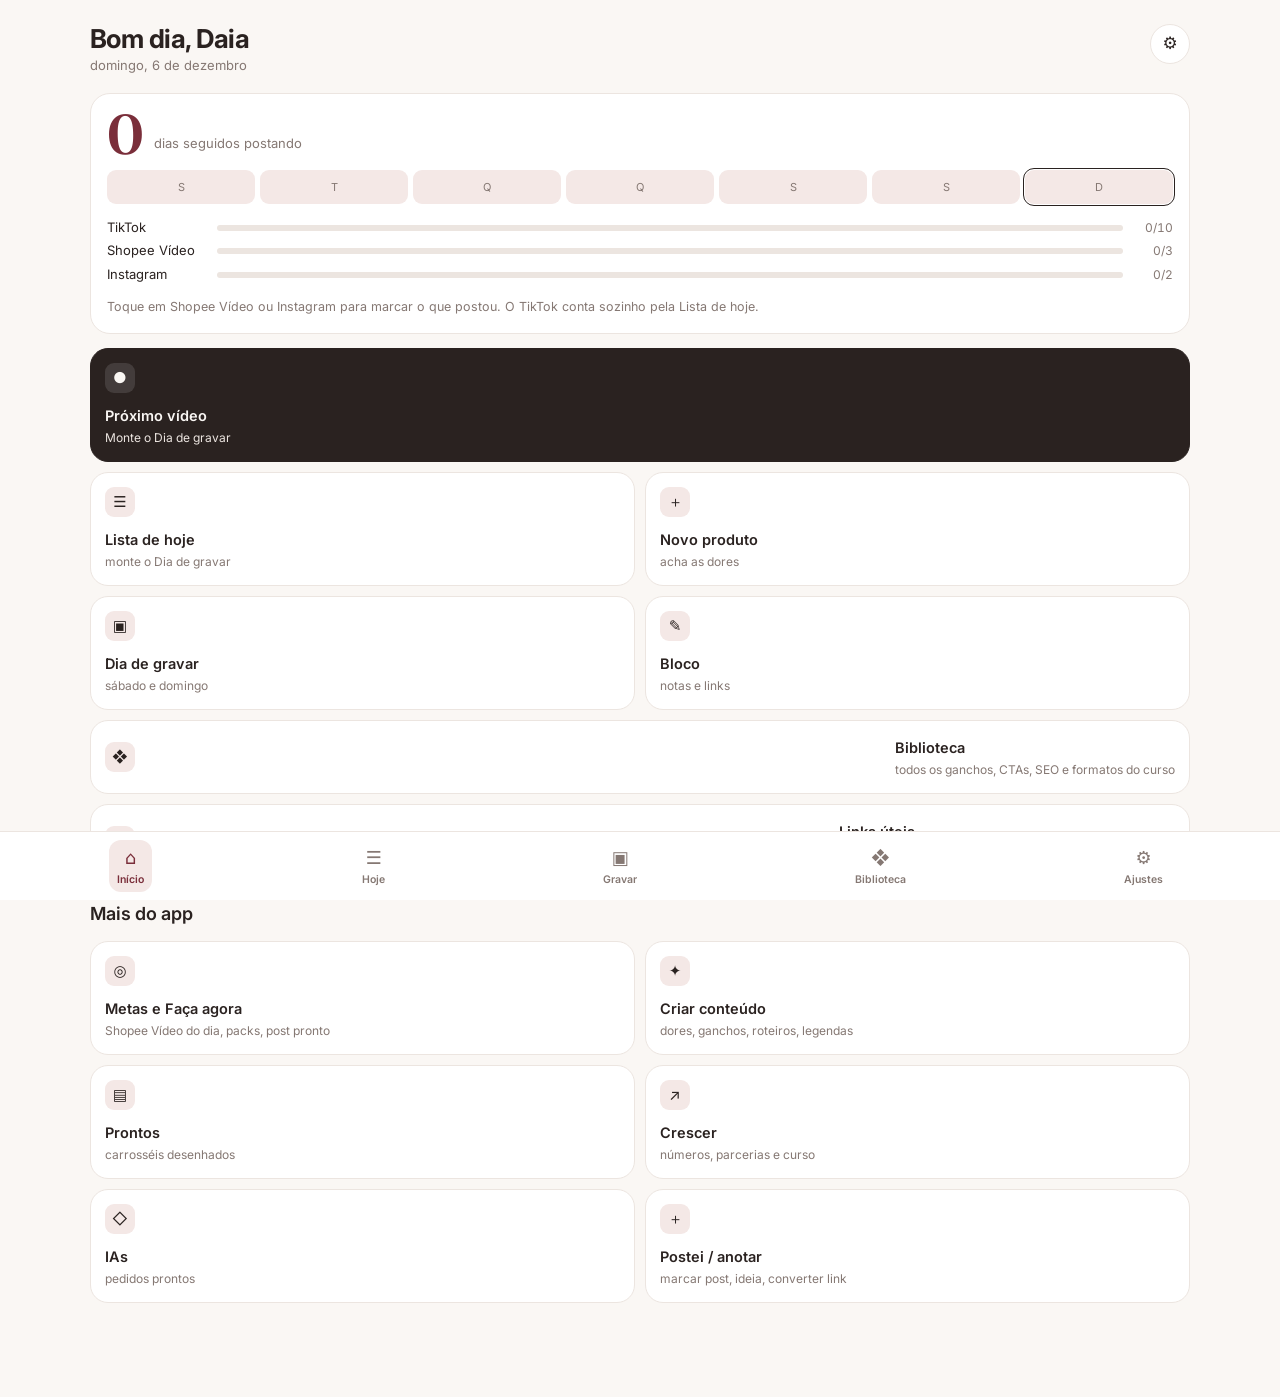
==== commit 886a8b01: "App v58: aparelhos ligados pelo Drive, tablet em tela cheia, checklist do celular corrigido" ====
--- a/index.html
+++ b/index.html
@@ -2,6 +2,7 @@
 <html lang="pt-BR">
 <head>
 <meta charset="utf-8">
+<script src="sync.js"></script>
 <meta name="viewport" content="width=device-width,initial-scale=1,viewport-fit=cover">
 <title>Daia Studio</title>
 <script>/* v54: o app abre no Início novo (novo.html). As telas de antes continuam aqui: novo.html › "Tudo do app" abre index.html?antigo=1&tab=... */
--- a/estilo-novo.css
+++ b/estilo-novo.css
@@ -1,104 +1,110 @@
-/* v56 — As telas de antes (index.html) vestidas com a estética nova (a mesma do novo.html).
-   Só muda aparência: cores, letras, cantos e barra de baixo. Nada de função.
-   O tema que ela escolhe em Ajustes (Padrão, Rosa, Sálvia, Caderno) vale aqui também: html[data-est]. */
-html[data-novo]{
-  --bg:#FAF7F4!important;--surface:#FFFFFF!important;--ink:#2A2220!important;--muted:#857873!important;--line:#ECE5E0!important;
-  --wine:#7A2E3A!important;--wine-soft:#F4E8E6!important;--gold:#9A6B2E!important;--gold-soft:#F6EEE2!important;--pine:#4E7363!important;--pine-soft:#E6EFEA!important;
-  --on-accent:#FFFFFF!important;
-  --body:"Inter",system-ui,-apple-system,"Segoe UI",sans-serif!important;
-  --display:"Inter",system-ui,-apple-system,"Segoe UI",sans-serif!important;
-  --num:"Fraunces",Georgia,serif;--raio:18px;color-scheme:light;
+/* v56 — As telas de antes (index.html) vestidas com a estética nova (a mesma do novo.html).
+   Só muda aparência: cores, letras, cantos e barra de baixo. Nada de função.
+   O tema que ela escolhe em Ajustes (Padrão, Rosa, Sálvia, Caderno) vale aqui também: html[data-est]. */
+html[data-novo]{
+  --bg:#FAF7F4!important;--surface:#FFFFFF!important;--ink:#2A2220!important;--muted:#857873!important;--line:#ECE5E0!important;
+  --wine:#7A2E3A!important;--wine-soft:#F4E8E6!important;--gold:#9A6B2E!important;--gold-soft:#F6EEE2!important;--pine:#4E7363!important;--pine-soft:#E6EFEA!important;
+  --on-accent:#FFFFFF!important;
+  --body:"Inter",system-ui,-apple-system,"Segoe UI",sans-serif!important;
+  --display:"Inter",system-ui,-apple-system,"Segoe UI",sans-serif!important;
+  --num:"Fraunces",Georgia,serif;--raio:18px;color-scheme:light;
+}
+@media (prefers-color-scheme: dark){html[data-novo]:not([data-est="rosa"]):not([data-est="salvia"]):not([data-est="caderno"]):not(.tema-claro){
+  --bg:#171413!important;--surface:#211D1B!important;--ink:#F1EBE7!important;--muted:#A99C96!important;--line:#332D2A!important;
+  --wine:#E09AA5!important;--wine-soft:#3A2427!important;--gold:#DDB57A!important;--gold-soft:#2F2619!important;--pine:#94C2AE!important;--pine-soft:#1E2B26!important;
+  --on-accent:#171413!important;color-scheme:dark}}
+html[data-novo][data-est="rosa"]{--bg:#FCEFF2!important;--surface:#FFFFFF!important;--ink:#4A2C35!important;--muted:#A07C86!important;--line:#F5D9DF!important;--wine:#D46F88!important;--wine-soft:#FBE2E8!important;--pine:#5E9A84!important;--pine-soft:#E3F2EC!important;--gold:#C98A3E!important;--gold-soft:#FFF0DD!important;
+  --body:"Quicksand",system-ui,sans-serif!important;--display:"Quicksand",system-ui,sans-serif!important;--num:"Quicksand",system-ui,sans-serif;--raio:26px}
+html[data-novo][data-est="salvia"]{--bg:#E8ECE3!important;--surface:#FAF8F2!important;--ink:#2E3A2D!important;--muted:#738070!important;--line:#D5DCCC!important;--wine:#5D7A59!important;--wine-soft:#DCE5D4!important;--pine:#5D7A59!important;--pine-soft:#DCE5D4!important;--gold:#A07A3C!important;--gold-soft:#F0E6D2!important;
+  --body:"Nunito",system-ui,sans-serif!important;--display:"Fraunces",Georgia,serif!important;--num:"Fraunces",Georgia,serif;--raio:24px}
+html[data-novo][data-est="caderno"]{--bg:#FFFDF7!important;--surface:#FFFFFF!important;--ink:#2D2A26!important;--muted:#8C857A!important;--line:#E8E0D0!important;--wine:#C2655A!important;--wine-soft:#FBE9E3!important;--pine:#4F8A6E!important;--pine-soft:#E2F1E9!important;--gold:#B08A2E!important;--gold-soft:#FFF2B8!important;
+  --body:"DM Sans",system-ui,sans-serif!important;--display:"Caveat",cursive!important;--num:"Caveat",cursive;--raio:6px}
+html[data-novo][data-est="caderno"] body{background-image:radial-gradient(#E3DACA 1px,transparent 1px);background-size:16px 16px}
+
+/* letras: títulos limpos (como no Início novo), números na letra de destaque */
+html[data-novo] body{font-size:15px;line-height:1.5}
+html[data-novo] h1{font-size:26px;font-weight:700;letter-spacing:-.02em;line-height:1.15}
+html[data-novo] h1 em{font-style:normal;color:var(--ink)}
+html[data-novo] h2{font-size:18px;font-weight:600;letter-spacing:-.01em}
+html[data-novo] .title,html[data-novo] .seg-lista b{font-size:17px;font-weight:600;letter-spacing:-.01em}
+html[data-novo][data-est="salvia"] h1,html[data-novo][data-est="salvia"] h2,html[data-novo][data-est="salvia"] .title{font-weight:400}
+html[data-novo][data-est="caderno"] h1{font-size:36px;font-weight:600}html[data-novo][data-est="caderno"] h2{font-size:26px}html[data-novo][data-est="caderno"] .title{font-family:var(--body);font-weight:700}
+html[data-novo] .meta-topo span,html[data-novo] .semana b,html[data-novo] .splash div{font-family:var(--num)}
+html[data-novo] .brand{font-weight:600;letter-spacing:.08em;color:var(--muted);font-size:11px}
+html[data-novo] .progress{font-weight:600}
+html[data-novo] .tag,html[data-novo] .meta{font-weight:600}
+
+/* cartões: linha fina, sem moldura grossa, cantos do tema */
+html[data-novo] .card{border-radius:var(--raio);border:1px solid var(--line)!important;box-shadow:none}
+html[data-novo][data-est="rosa"] .card{border-color:transparent!important;box-shadow:0 6px 18px rgba(212,111,136,.12)}
+html[data-novo][data-est="salvia"] .card{border-radius:28px 8px 28px 8px}
+html[data-novo][data-est="caderno"] .card{box-shadow:1px 2px 0 rgba(0,0,0,.06)}
+html[data-novo] .ico,html[data-novo] .round{background:var(--surface);border-color:var(--line)}
+
+/* barra de baixo igual à do Início novo */
+html[data-novo] nav.tabs{background:var(--surface);padding-top:8px}
+html[data-novo] nav.tabs button{font-weight:600;font-size:10.5px;border-radius:12px}
+html[data-novo] nav.tabs svg{width:20px;height:20px;stroke-width:1.6}
+html[data-novo] nav.tabs button[aria-selected="true"]{color:var(--wine);background:var(--wine-soft)}
+html[data-novo] nav.tabs .nav-mais span,html[data-novo] nav.tabs .nav-mais{box-shadow:none}
+html[data-novo] .toast{border-radius:99px;font-weight:600}
+
+/* "Faça agora": bloco escuro igual ao "Próximo vídeo" do Início novo */
+html[data-novo]{--faca-bg:var(--ink);--faca-ink:var(--bg)}
+html[data-novo][data-est="rosa"],html[data-novo][data-est="salvia"]{--faca-bg:var(--wine);--faca-ink:#FFFFFF}
+html[data-novo][data-est="caderno"]{--faca-bg:#FFF2B8;--faca-ink:var(--ink)}
+html[data-novo] .card.faca{background:var(--faca-bg)!important;color:var(--faca-ink)!important;border-color:transparent!important}
+html[data-novo] .card.faca .title,html[data-novo] .card.faca .how{color:var(--faca-ink)!important}
+html[data-novo] .card.faca .tag{background:color-mix(in srgb,var(--faca-ink) 15%,transparent);color:var(--faca-ink)}
+html[data-novo] .card.faca .why{color:var(--faca-ink);opacity:.75}
+html[data-novo] .card.faca .btn{background:var(--faca-ink)!important;color:var(--faca-bg)!important;border-color:transparent!important}
+html[data-novo] .card.faca .btn.lite{background:transparent!important;color:var(--faca-ink)!important;border-color:color-mix(in srgb,var(--faca-ink) 45%,transparent)!important}
+html[data-novo][data-est="caderno"] .card.faca{border:1px dashed #D9C46A!important}
+
+/* botão + do meio: menor e discreto */
+html[data-novo] .nav-mais span{width:42px;height:42px;line-height:42px;font-size:24px;margin-top:-6px;background:var(--ink);color:var(--bg);box-shadow:none}
+html[data-novo][data-est="rosa"] .nav-mais span,html[data-novo][data-est="salvia"] .nav-mais span{background:var(--wine);color:#fff}
+
+/* botões e cabeçalho: ícones simples no lugar dos emojis */
+html[data-novo] .btn{border-radius:10px;font-weight:600}
+html[data-novo][data-est="rosa"] .btn{border-radius:99px}
+html[data-novo] .topo-bts .ico{font-size:0;color:var(--ink)}
+html[data-novo] .topo-bts .ico::after{font-size:17px;line-height:1}
+html[data-novo] .topo-bts .ico[aria-label="Ajustes"]::after{content:"⚙"}
+html[data-novo] .topo-bts .ico[aria-label="Início novo"]::after{content:"⌂";font-size:20px}
+html[data-novo] .topo-bts .ico[aria-label="Voltar"]::after{content:"✕"}
+
+/* botão principal escuro (como "Gravar agora") e abertura do app na cor do fundo */
+html[data-novo] .btn.wine,html[data-novo] .btn.main{background:var(--ink);border-color:var(--ink);color:var(--bg)}
+html[data-novo][data-est="rosa"] .btn.wine,html[data-novo][data-est="salvia"] .btn.wine,html[data-novo][data-est="rosa"] .btn.main,html[data-novo][data-est="salvia"] .btn.main{background:var(--wine);border-color:var(--wine);color:#fff}
+html[data-novo] .splash{background:var(--bg);color:var(--ink)}
+html[data-novo] .splash div{font-family:var(--body);font-weight:700;font-size:30px;letter-spacing:-.02em}
+
+/* abas de cima (Criar novo / Prontos, Números / Parcerias / Curso): como o seletor Linha | Quadro */
+html[data-novo] .subtabs{background:var(--line);border-radius:12px;padding:3px;gap:3px}
+html[data-novo] .subtabs button{border:0!important;background:transparent!important;color:var(--muted)!important;border-radius:9px!important;font-weight:600!important;box-shadow:none!important}
+html[data-novo] .subtabs button[aria-pressed="true"]{background:var(--surface)!important;color:var(--ink)!important}
+/* Dalinha: botão redondo escuro, sem sombra forte */
+html[data-novo] .voz-fab{background:var(--ink)!important;box-shadow:0 4px 12px rgba(0,0,0,.12)!important}
+html[data-novo][data-est="rosa"] .voz-fab,html[data-novo][data-est="salvia"] .voz-fab{background:var(--wine)!important}
+
+/* UM APP SÓ: o menu de antes some; entra o menu do Início novo */
+html[data-novo] nav.tabs{display:none!important}
+html[data-novo] .bnav-novo{position:fixed;left:0;right:0;bottom:0;z-index:30;display:flex;justify-content:space-around;background:var(--surface);border-top:1px solid var(--line);padding:8px max(8px,env(safe-area-inset-right,0px)) calc(8px + env(safe-area-inset-bottom,0px)) max(8px,env(safe-area-inset-left,0px))}
+html[data-novo] .bnav-novo a{display:grid;justify-items:center;gap:1px;font-size:18px;color:var(--muted);padding:4px 8px;border-radius:12px;text-decoration:none;font-family:var(--body)}
+html[data-novo] .bnav-novo span{font-size:10.5px;font-weight:600}
+html[data-novo][data-est="caderno"] .bnav-novo{background:#FFFDF7}
+html[data-novo] .voz-fab{bottom:calc(78px + env(safe-area-inset-bottom,0px))!important;width:52px!important;height:52px!important}
+/* topo: "← Início" como nas telas novas; sem "DAIA STUDIO" e sem os botões ⌂ e ⚙ de antes */
+html[data-novo] .brand > span:not(.topo-bts){display:none}
+html[data-novo] .voltar-novo{font-size:14px;font-weight:400;letter-spacing:0;text-transform:none;color:var(--muted);text-decoration:none;padding:6px 0}
+html[data-novo] .topo-bts .ico[aria-label="Ajustes"],html[data-novo] .topo-bts .ico[aria-label="Início novo"]{display:none}
+
+/* sem tela de abertura ao passar do Início novo para estas telas: parece um app só */
+html[data-novo] .splash{display:none!important}
+
+/* v58 — tablet e tela larga: as telas de antes também ocupam a tela toda */
+@media (min-width:700px){
+  html[data-novo] body{padding-left:max(32px,env(safe-area-inset-left,0px))!important;padding-right:max(32px,env(safe-area-inset-right,0px))!important}
+  html[data-novo] .wrap,html[data-novo] .voz-box{max-width:1100px!important}
 }
-@media (prefers-color-scheme: dark){html[data-novo]:not([data-est="rosa"]):not([data-est="salvia"]):not([data-est="caderno"]):not(.tema-claro){
-  --bg:#171413!important;--surface:#211D1B!important;--ink:#F1EBE7!important;--muted:#A99C96!important;--line:#332D2A!important;
-  --wine:#E09AA5!important;--wine-soft:#3A2427!important;--gold:#DDB57A!important;--gold-soft:#2F2619!important;--pine:#94C2AE!important;--pine-soft:#1E2B26!important;
-  --on-accent:#171413!important;color-scheme:dark}}
-html[data-novo][data-est="rosa"]{--bg:#FCEFF2!important;--surface:#FFFFFF!important;--ink:#4A2C35!important;--muted:#A07C86!important;--line:#F5D9DF!important;--wine:#D46F88!important;--wine-soft:#FBE2E8!important;--pine:#5E9A84!important;--pine-soft:#E3F2EC!important;--gold:#C98A3E!important;--gold-soft:#FFF0DD!important;
-  --body:"Quicksand",system-ui,sans-serif!important;--display:"Quicksand",system-ui,sans-serif!important;--num:"Quicksand",system-ui,sans-serif;--raio:26px}
-html[data-novo][data-est="salvia"]{--bg:#E8ECE3!important;--surface:#FAF8F2!important;--ink:#2E3A2D!important;--muted:#738070!important;--line:#D5DCCC!important;--wine:#5D7A59!important;--wine-soft:#DCE5D4!important;--pine:#5D7A59!important;--pine-soft:#DCE5D4!important;--gold:#A07A3C!important;--gold-soft:#F0E6D2!important;
-  --body:"Nunito",system-ui,sans-serif!important;--display:"Fraunces",Georgia,serif!important;--num:"Fraunces",Georgia,serif;--raio:24px}
-html[data-novo][data-est="caderno"]{--bg:#FFFDF7!important;--surface:#FFFFFF!important;--ink:#2D2A26!important;--muted:#8C857A!important;--line:#E8E0D0!important;--wine:#C2655A!important;--wine-soft:#FBE9E3!important;--pine:#4F8A6E!important;--pine-soft:#E2F1E9!important;--gold:#B08A2E!important;--gold-soft:#FFF2B8!important;
-  --body:"DM Sans",system-ui,sans-serif!important;--display:"Caveat",cursive!important;--num:"Caveat",cursive;--raio:6px}
-html[data-novo][data-est="caderno"] body{background-image:radial-gradient(#E3DACA 1px,transparent 1px);background-size:16px 16px}
-
-/* letras: títulos limpos (como no Início novo), números na letra de destaque */
-html[data-novo] body{font-size:15px;line-height:1.5}
-html[data-novo] h1{font-size:26px;font-weight:700;letter-spacing:-.02em;line-height:1.15}
-html[data-novo] h1 em{font-style:normal;color:var(--ink)}
-html[data-novo] h2{font-size:18px;font-weight:600;letter-spacing:-.01em}
-html[data-novo] .title,html[data-novo] .seg-lista b{font-size:17px;font-weight:600;letter-spacing:-.01em}
-html[data-novo][data-est="salvia"] h1,html[data-novo][data-est="salvia"] h2,html[data-novo][data-est="salvia"] .title{font-weight:400}
-html[data-novo][data-est="caderno"] h1{font-size:36px;font-weight:600}html[data-novo][data-est="caderno"] h2{font-size:26px}html[data-novo][data-est="caderno"] .title{font-family:var(--body);font-weight:700}
-html[data-novo] .meta-topo span,html[data-novo] .semana b,html[data-novo] .splash div{font-family:var(--num)}
-html[data-novo] .brand{font-weight:600;letter-spacing:.08em;color:var(--muted);font-size:11px}
-html[data-novo] .progress{font-weight:600}
-html[data-novo] .tag,html[data-novo] .meta{font-weight:600}
-
-/* cartões: linha fina, sem moldura grossa, cantos do tema */
-html[data-novo] .card{border-radius:var(--raio);border:1px solid var(--line)!important;box-shadow:none}
-html[data-novo][data-est="rosa"] .card{border-color:transparent!important;box-shadow:0 6px 18px rgba(212,111,136,.12)}
-html[data-novo][data-est="salvia"] .card{border-radius:28px 8px 28px 8px}
-html[data-novo][data-est="caderno"] .card{box-shadow:1px 2px 0 rgba(0,0,0,.06)}
-html[data-novo] .ico,html[data-novo] .round{background:var(--surface);border-color:var(--line)}
-
-/* barra de baixo igual à do Início novo */
-html[data-novo] nav.tabs{background:var(--surface);padding-top:8px}
-html[data-novo] nav.tabs button{font-weight:600;font-size:10.5px;border-radius:12px}
-html[data-novo] nav.tabs svg{width:20px;height:20px;stroke-width:1.6}
-html[data-novo] nav.tabs button[aria-selected="true"]{color:var(--wine);background:var(--wine-soft)}
-html[data-novo] nav.tabs .nav-mais span,html[data-novo] nav.tabs .nav-mais{box-shadow:none}
-html[data-novo] .toast{border-radius:99px;font-weight:600}
-
-/* "Faça agora": bloco escuro igual ao "Próximo vídeo" do Início novo */
-html[data-novo]{--faca-bg:var(--ink);--faca-ink:var(--bg)}
-html[data-novo][data-est="rosa"],html[data-novo][data-est="salvia"]{--faca-bg:var(--wine);--faca-ink:#FFFFFF}
-html[data-novo][data-est="caderno"]{--faca-bg:#FFF2B8;--faca-ink:var(--ink)}
-html[data-novo] .card.faca{background:var(--faca-bg)!important;color:var(--faca-ink)!important;border-color:transparent!important}
-html[data-novo] .card.faca .title,html[data-novo] .card.faca .how{color:var(--faca-ink)!important}
-html[data-novo] .card.faca .tag{background:color-mix(in srgb,var(--faca-ink) 15%,transparent);color:var(--faca-ink)}
-html[data-novo] .card.faca .why{color:var(--faca-ink);opacity:.75}
-html[data-novo] .card.faca .btn{background:var(--faca-ink)!important;color:var(--faca-bg)!important;border-color:transparent!important}
-html[data-novo] .card.faca .btn.lite{background:transparent!important;color:var(--faca-ink)!important;border-color:color-mix(in srgb,var(--faca-ink) 45%,transparent)!important}
-html[data-novo][data-est="caderno"] .card.faca{border:1px dashed #D9C46A!important}
-
-/* botão + do meio: menor e discreto */
-html[data-novo] .nav-mais span{width:42px;height:42px;line-height:42px;font-size:24px;margin-top:-6px;background:var(--ink);color:var(--bg);box-shadow:none}
-html[data-novo][data-est="rosa"] .nav-mais span,html[data-novo][data-est="salvia"] .nav-mais span{background:var(--wine);color:#fff}
-
-/* botões e cabeçalho: ícones simples no lugar dos emojis */
-html[data-novo] .btn{border-radius:10px;font-weight:600}
-html[data-novo][data-est="rosa"] .btn{border-radius:99px}
-html[data-novo] .topo-bts .ico{font-size:0;color:var(--ink)}
-html[data-novo] .topo-bts .ico::after{font-size:17px;line-height:1}
-html[data-novo] .topo-bts .ico[aria-label="Ajustes"]::after{content:"⚙"}
-html[data-novo] .topo-bts .ico[aria-label="Início novo"]::after{content:"⌂";font-size:20px}
-html[data-novo] .topo-bts .ico[aria-label="Voltar"]::after{content:"✕"}
-
-/* botão principal escuro (como "Gravar agora") e abertura do app na cor do fundo */
-html[data-novo] .btn.wine,html[data-novo] .btn.main{background:var(--ink);border-color:var(--ink);color:var(--bg)}
-html[data-novo][data-est="rosa"] .btn.wine,html[data-novo][data-est="salvia"] .btn.wine,html[data-novo][data-est="rosa"] .btn.main,html[data-novo][data-est="salvia"] .btn.main{background:var(--wine);border-color:var(--wine);color:#fff}
-html[data-novo] .splash{background:var(--bg);color:var(--ink)}
-html[data-novo] .splash div{font-family:var(--body);font-weight:700;font-size:30px;letter-spacing:-.02em}
-
-/* abas de cima (Criar novo / Prontos, Números / Parcerias / Curso): como o seletor Linha | Quadro */
-html[data-novo] .subtabs{background:var(--line);border-radius:12px;padding:3px;gap:3px}
-html[data-novo] .subtabs button{border:0!important;background:transparent!important;color:var(--muted)!important;border-radius:9px!important;font-weight:600!important;box-shadow:none!important}
-html[data-novo] .subtabs button[aria-pressed="true"]{background:var(--surface)!important;color:var(--ink)!important}
-/* Dalinha: botão redondo escuro, sem sombra forte */
-html[data-novo] .voz-fab{background:var(--ink)!important;box-shadow:0 4px 12px rgba(0,0,0,.12)!important}
-html[data-novo][data-est="rosa"] .voz-fab,html[data-novo][data-est="salvia"] .voz-fab{background:var(--wine)!important}
-
-/* UM APP SÓ: o menu de antes some; entra o menu do Início novo */
-html[data-novo] nav.tabs{display:none!important}
-html[data-novo] .bnav-novo{position:fixed;left:0;right:0;bottom:0;z-index:30;display:flex;justify-content:space-around;background:var(--surface);border-top:1px solid var(--line);padding:8px max(8px,env(safe-area-inset-right,0px)) calc(8px + env(safe-area-inset-bottom,0px)) max(8px,env(safe-area-inset-left,0px))}
-html[data-novo] .bnav-novo a{display:grid;justify-items:center;gap:1px;font-size:18px;color:var(--muted);padding:4px 8px;border-radius:12px;text-decoration:none;font-family:var(--body)}
-html[data-novo] .bnav-novo span{font-size:10.5px;font-weight:600}
-html[data-novo][data-est="caderno"] .bnav-novo{background:#FFFDF7}
-html[data-novo] .voz-fab{bottom:calc(78px + env(safe-area-inset-bottom,0px))!important;width:52px!important;height:52px!important}
-/* topo: "← Início" como nas telas novas; sem "DAIA STUDIO" e sem os botões ⌂ e ⚙ de antes */
-html[data-novo] .brand > span:not(.topo-bts){display:none}
-html[data-novo] .voltar-novo{font-size:14px;font-weight:400;letter-spacing:0;text-transform:none;color:var(--muted);text-decoration:none;padding:6px 0}
-html[data-novo] .topo-bts .ico[aria-label="Ajustes"],html[data-novo] .topo-bts .ico[aria-label="Início novo"]{display:none}
-
-/* sem tela de abertura ao passar do Início novo para estas telas: parece um app só */
-html[data-novo] .splash{display:none!important}
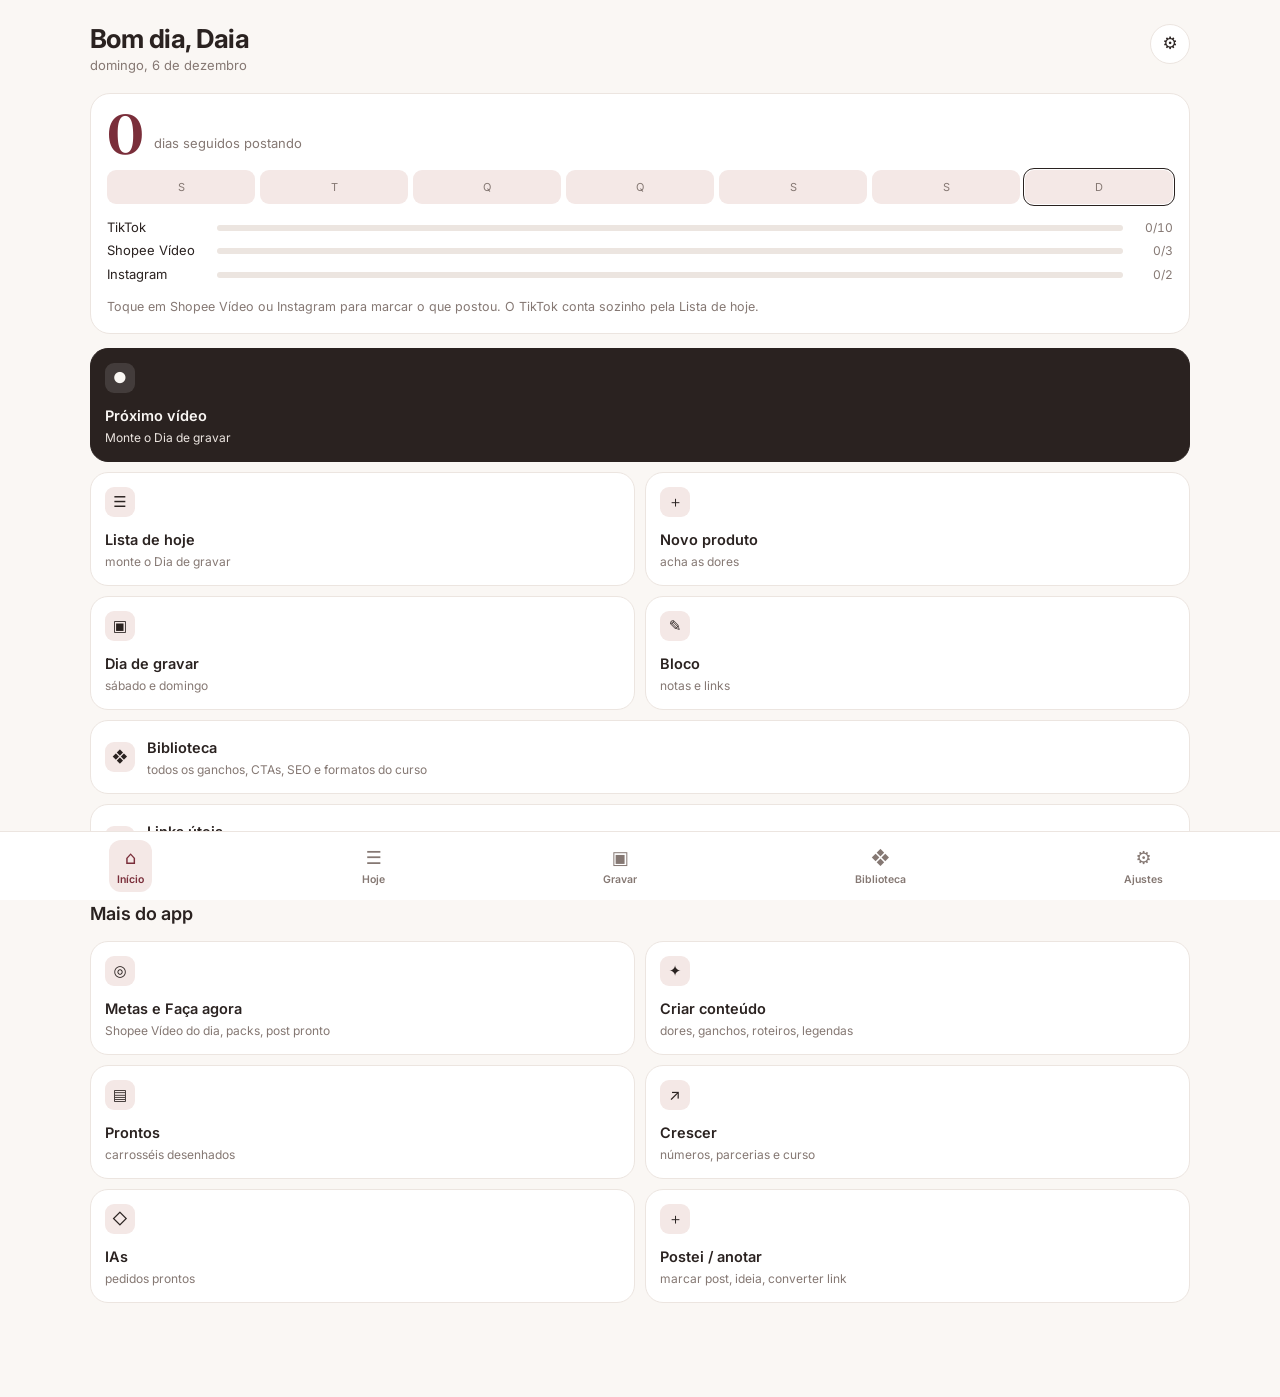
==== commit 162643f9: "App v59: Ajustes por abas, aparencia toda personalizavel, menus que recolhem sozinhos" ====
--- a/index.html
+++ b/index.html
@@ -1,642 +1,643 @@
-<!doctype html>
-<html lang="pt-BR">
-<head>
-<meta charset="utf-8">
-<script src="sync.js"></script>
-<meta name="viewport" content="width=device-width,initial-scale=1,viewport-fit=cover">
-<title>Daia Studio</title>
-<script>/* v54: o app abre no Início novo (novo.html). As telas de antes continuam aqui: novo.html › "Tudo do app" abre index.html?antigo=1&tab=... */
-(function(){try{var r=document.documentElement;r.setAttribute("data-novo","");var P=JSON.parse(localStorage.getItem("daia-novo-pers")||"{}");if(P.est)r.setAttribute("data-est",P.est);}catch(e){}})();
-(function(){try{var q=new URLSearchParams(location.search);
-if(q.has("antigo")){sessionStorage.setItem("daia-antigo","1");var t=q.get("tab");if(t)sessionStorage.setItem("daia-tab",t);if(q.has("mais"))sessionStorage.setItem("daia-mais","1");history.replaceState(null,"",location.pathname);return;}
-if(q.has("compartilhado")||sessionStorage.getItem("daia-antigo")==="1"||localStorage.getItem("daia-abrir")==="antigo")return;
-location.replace("novo.html");}catch(e){}})();</script>
-<meta name="theme-color" content="#FAF7F4">
-<meta name="robots" content="noindex,nofollow">
-<link rel="manifest" href="manifest.webmanifest">
-<link rel="icon" href="icon-192.png">
-<link rel="apple-touch-icon" href="icon-192.png">
-<link rel="preconnect" href="https://fonts.googleapis.com">
-<link rel="preconnect" href="https://fonts.gstatic.com" crossorigin>
-<link rel="stylesheet" href="https://fonts.googleapis.com/css2?family=DM+Serif+Display:ital@0;1&family=Nunito+Sans:opsz,wght@6..12,300;6..12,400;6..12,600;6..12,700;6..12,800;6..12,900&display=swap">
-<style>
-/* Layout: app de uma coluna — cabeçalho do dia, conteúdo rolando, barra de abas fixa embaixo */
-:root{
-  --bg:#FBF7F2; --surface:#FFFFFF; --ink:#3B2A22; --muted:#7A6457; --line:#E6D7C8;
-  --wine:#7A1F2B; --wine-soft:#F4E6E3; --gold:#A87A2C; --gold-soft:#F7EEDC; --pine:#2E5E4C; --pine-soft:#E2EFE9;
-  --on-accent:#FFFFFF;
-  --display:"DM Serif Display",Georgia,"Times New Roman",serif;
-  --body:"Nunito Sans",system-ui,-apple-system,"Segoe UI",Roboto,sans-serif;
-  color-scheme:light;
-}
-@media (prefers-color-scheme: dark){:root:not(.tema-claro){
-  --bg:#1E1613; --surface:#2A201C; --ink:#F3E9DF; --muted:#C2AD9C; --line:#3E302A;
-  --wine:#D9667A; --wine-soft:#3A2023; --gold:#D9AE5F; --gold-soft:#36291A; --pine:#7CC3A5; --pine-soft:#1B2E27;
-  --on-accent:#181114; color-scheme:dark}}
-:root.tema-escuro{
-  --bg:#1E1613; --surface:#2A201C; --ink:#F3E9DF; --muted:#C2AD9C; --line:#3E302A;
-  --wine:#D9667A; --wine-soft:#3A2023; --gold:#D9AE5F; --gold-soft:#36291A; --pine:#7CC3A5; --pine-soft:#1B2E27;
-  --on-accent:#181114; color-scheme:dark}
-*{box-sizing:border-box;-webkit-tap-highlight-color:transparent}
-html,body{margin:0;background:var(--bg)}
-body{color:var(--ink);font-family:var(--body);font-size:16px;line-height:1.45;
-  padding-top:env(safe-area-inset-top,0px);
-  padding-left:max(16px,env(safe-area-inset-left,0px));padding-right:max(16px,env(safe-area-inset-right,0px));
-  padding-bottom:calc(84px + env(safe-area-inset-bottom,0px));
-  overscroll-behavior-y:contain;user-select:none;-webkit-user-select:none}
-input,textarea,pre,.sel{user-select:text;-webkit-user-select:text}
-img{max-width:100%}
-[hidden]{display:none!important}
-.wrap{max-width:560px;margin:0 auto}
-button{font:inherit;color:inherit;cursor:pointer}
-button:focus-visible,input:focus-visible,textarea:focus-visible,select:focus-visible{outline:2px solid var(--wine);outline-offset:2px}
-header.top{padding-block:18px 8px;display:grid;gap:4px}
-.brand{font-size:12px;font-weight:900;letter-spacing:.14em;text-transform:uppercase;color:var(--wine);display:flex;justify-content:space-between;align-items:center}
-.topo-bts{display:flex;gap:6px}
-.ico{width:38px;height:38px;border-radius:50%;border:1px solid var(--line);background:var(--surface);display:grid;place-items:center;font-size:17px;text-decoration:none;padding:0;letter-spacing:0}
-.dayrow{display:flex;align-items:center;justify-content:space-between;gap:8px}
-h1{font-family:var(--display);font-weight:400;font-size:30px;line-height:1.1;margin:0;text-wrap:balance}
-h1 em{color:var(--wine)}
-h2{font-family:var(--display);font-weight:400;font-size:23px;margin:22px 0 8px}
-.arrows{display:flex;gap:6px;flex-shrink:0}
-.round{width:40px;height:40px;border-radius:50%;border:1px solid var(--line);background:var(--surface);font-size:20px;line-height:1;display:grid;place-items:center}
-.round[disabled]{opacity:.35}
-.sub{color:var(--muted);font-size:14px;display:flex;flex-wrap:wrap;gap:4px 14px;font-variant-numeric:tabular-nums;margin:0}
-.sub b{color:var(--gold)}
-.progress{margin-top:10px;display:flex;align-items:center;gap:10px;font-size:14px;font-weight:800}
-.bar{flex:1;height:8px;background:var(--line);border-radius:99px;overflow:hidden}
-.bar i{display:block;height:100%;width:0;background:var(--pine);border-radius:99px;transition:width .3s}
-.list{display:grid;gap:14px;margin-top:14px}
-.card{background:var(--surface);border:1px solid var(--line);border-radius:20px;padding:16px;display:grid;gap:10px}
-.card.done{opacity:.6}
-.card.done .title{text-decoration:line-through;text-decoration-color:var(--muted)}
-.meta{display:flex;align-items:center;gap:8px;font-size:13px;font-weight:800}
-.tag{padding:3px 10px;border-radius:99px;font-size:12px;letter-spacing:.03em;font-weight:800}
-.tag.serie{background:var(--wine-soft);color:var(--wine)}
-.tag.casa{background:var(--gold-soft);color:var(--gold)}
-.tag.trend{background:var(--pine-soft);color:var(--pine)}
-.why{margin-left:auto;color:var(--muted);font-weight:700;font-size:12px}
-.title{font-family:var(--display);font-weight:400;font-size:22px;line-height:1.2;margin:0;text-wrap:balance}
-.say{background:var(--bg);border-radius:12px;padding:10px 12px;font-size:15px}
-.say small{display:block;font-size:11px;font-weight:900;letter-spacing:.1em;text-transform:uppercase;color:var(--muted);margin-bottom:2px}
-.how,.cta{font-size:15px;margin:0}
-.cta{color:var(--muted);font-size:14px}
-.script{margin:0;padding-left:20px;display:grid;gap:6px;font-size:15px}
-.script li::marker{color:var(--wine);font-weight:900}
-details.tips{font-size:14px;color:var(--muted)}
-details.tips summary{cursor:pointer;font-weight:800;color:var(--ink)}
-details.tips p{margin:6px 0 0}
-.actions{display:flex;flex-wrap:wrap;gap:8px}
-.btn{border:1px solid var(--line);background:var(--surface);border-radius:99px;padding:10px 16px;font-size:15px;font-weight:800}
-.btn.main{background:var(--pine);border-color:var(--pine);color:var(--on-accent)}
-.btn.wine{background:var(--wine);border-color:var(--wine);color:var(--on-accent)}
-.btn.full{width:100%;padding:14px}
-.card.done .btn.main{background:var(--surface);color:var(--pine)}
-.btn[disabled]{opacity:.5}
-.alert{margin-top:12px;background:var(--gold-soft);border-radius:16px;padding:12px 14px;font-size:15px;display:grid;gap:8px}
-.alert b{color:var(--gold)}
-.note{font-size:13px;color:var(--muted);margin:0}
-/* formulários */
-.form{background:var(--surface);border:1px solid var(--line);border-radius:20px;padding:16px;display:grid;gap:12px;margin-top:14px}
-.field{display:grid;gap:6px}
-.field label,.lab{font-size:14px;font-weight:800}
-.input,select.input,textarea.input{border:1px solid var(--line);background:var(--bg);color:var(--ink);border-radius:12px;padding:12px;font:inherit;width:100%}
-textarea.input{min-height:96px;resize:vertical}
-.photo{display:flex;align-items:center;gap:12px;border:2px dashed var(--line);border-radius:14px;padding:12px;cursor:pointer;font-weight:800;color:var(--wine)}
-.photo img{width:64px;height:64px;object-fit:cover;border-radius:10px}
-.photo input{position:absolute;opacity:0;width:1px;height:1px}
-.chips{display:flex;flex-wrap:wrap;gap:6px}
-.chip{border:1px solid var(--line);background:var(--bg);border-radius:99px;padding:8px 12px;font-size:14px;font-weight:800;color:var(--muted)}
-.chip[aria-pressed="true"]{background:var(--wine-soft);border-color:var(--wine);color:var(--wine)}
-/* produtos */
-.filters{display:flex;gap:6px;overflow-x:auto;padding-bottom:4px;margin-top:14px}
-.filters .chip{flex-shrink:0}
-.prod{background:var(--surface);border:1px solid var(--line);border-radius:18px;padding:12px;display:grid;grid-template-columns:72px 1fr;gap:12px}
-.prod .ph{width:72px;height:72px;border-radius:12px;background:var(--wine-soft);object-fit:cover;display:grid;place-items:center;font-family:var(--display);font-size:26px;color:var(--wine)}
-.prod .info{min-width:0;display:grid;gap:4px}
-.prod .n{font-weight:800;line-height:1.25}
-.prod .sm{font-size:13px;color:var(--muted)}
-.prod .actions{grid-column:1/-1}
-.st{border:none;border-radius:99px;padding:4px 10px;font-size:12px;font-weight:900;justify-self:start}
-.st.tenho{background:var(--pine-soft);color:var(--pine)}
-.st.caminho{background:var(--gold-soft);color:var(--gold)}
-.st.chegou{background:var(--wine-soft);color:var(--wine)}
-.confirm{grid-column:1/-1;display:flex;gap:8px;align-items:center;font-size:14px;font-weight:700}
-.empty{text-align:center;color:var(--muted);padding:28px 12px;border:1px dashed var(--line);border-radius:18px;margin-top:14px}
-/* editor */
-.step{background:var(--surface);border:1px solid var(--line);border-radius:20px;padding:16px;display:grid;gap:12px;margin-top:14px}
-.step h3{margin:0;font-size:13px;font-weight:900;letter-spacing:.1em;text-transform:uppercase;color:var(--muted)}
-.step.off{opacity:.45;pointer-events:none}
-.pick{display:grid;place-items:center;gap:4px;border:2px dashed var(--line);border-radius:14px;padding:22px;text-align:center;font-weight:800;color:var(--wine);cursor:pointer}
-.pick small{color:var(--muted);font-weight:600}
-.pick input{position:absolute;opacity:0;width:1px;height:1px}
-.seg3{display:grid;grid-template-columns:repeat(3,1fr);gap:6px}
-.seg3 .chip{padding:10px 4px}
-.check{display:flex;gap:10px;align-items:center;font-size:15px;font-weight:700}
-.check input{width:22px;height:22px;accent-color:var(--wine)}
-.leg-box{display:grid;gap:10px}
-.leg-lista{display:grid;gap:6px;max-height:320px;overflow-y:auto;padding-right:4px}
-.leg-lista label{display:flex;gap:8px;align-items:center}
-.leg-lista small{color:var(--muted);font-size:12px;min-width:34px}
-.leg-lista input{flex:1;min-width:0;padding:8px 10px}
-.stats{display:flex;flex-wrap:wrap;gap:8px 18px;font-size:15px;font-variant-numeric:tabular-nums}
-.stats b{font-size:20px;color:var(--pine)}
-.timeline{position:relative;height:22px;border-radius:8px;background:var(--wine-soft);overflow:hidden}
-.timeline i{position:absolute;top:0;bottom:0;background:var(--pine);border-radius:3px}
-.status{font-size:15px;font-weight:800;margin:0}
-.status.err{color:var(--wine)}
-video{width:100%;max-height:65vh;border-radius:14px;background:#000}
-canvas{display:none}
-.after{background:var(--gold-soft);border-radius:14px;padding:12px 14px;font-size:15px}
-.after ol{margin:6px 0 0;padding-left:20px;display:grid;gap:4px}
-.day{background:var(--surface);border:1px solid var(--line);border-radius:16px;padding:12px 14px;display:grid;gap:8px}
-.day h4{margin:0;font-size:14px;font-weight:900;text-transform:capitalize}
-.row{display:flex;gap:10px;align-items:flex-start;font-size:15px}
-.row input{width:20px;height:20px;margin-top:1px;accent-color:var(--pine);flex-shrink:0}
-.dot{width:8px;height:8px;border-radius:50%;margin-top:8px;flex-shrink:0}
-.dot.serie{background:var(--wine)}.dot.casa{background:var(--gold)}.dot.trend{background:var(--pine)}
-/* barra de abas */
-nav.tabs{position:fixed;left:0;right:0;bottom:0;z-index:5;background:var(--surface);border-top:1px solid var(--line);
-  padding:6px max(10px,env(safe-area-inset-right,0px)) calc(6px + env(safe-area-inset-bottom,0px)) max(10px,env(safe-area-inset-left,0px));
-  display:flex;justify-content:center;gap:4px}
-nav.tabs button{flex:1;max-width:120px;min-width:0;border:none;background:none;border-radius:14px;padding:6px 2px;font-weight:800;font-size:11px;color:var(--muted);display:grid;justify-items:center;gap:2px}
-nav.tabs svg{width:24px;height:24px;stroke:currentColor;fill:none;stroke-width:2;stroke-linecap:round;stroke-linejoin:round}
-nav.tabs button[aria-selected="true"]{color:var(--wine);background:var(--wine-soft)}
-.toast{position:fixed;left:50%;transform:translateX(-50%);bottom:calc(90px + env(safe-area-inset-bottom,0px));background:var(--ink);color:var(--bg);padding:12px 16px;border-radius:14px;font-size:14px;font-weight:700;max-width:min(92vw,420px);z-index:9;text-align:center}
-.pr-cover{width:96px;aspect-ratio:4/5;border-radius:10px;object-fit:cover;background:var(--wine-soft)}
-.pr-head{display:grid;grid-template-columns:96px 1fr;gap:12px;align-items:start}
-.pr-head .info{min-width:0;display:grid;gap:4px}
-.slides{display:flex;gap:8px;overflow-x:auto;padding-bottom:4px}
-.slides img{width:120px;flex-shrink:0;border-radius:10px;border:1px solid var(--line)}
-.slides .sl-item{display:grid;gap:6px;justify-items:center;flex-shrink:0}
-.slides.com-baixar img{width:140px}
-.slides.com-baixar{flex-wrap:wrap;overflow-x:visible}
-.slides .sl-bts{display:flex;gap:6px}
-.slides .sl-off img{opacity:.35}
-.slides .sl-off small{font-size:12px;color:var(--muted)}
-.sl-editor{flex-basis:100%;display:grid;gap:10px;margin-top:8px;padding:12px;border:2px solid var(--wine);border-radius:16px;background:var(--wine-soft)}
-.sl-editor .input{background:var(--surface)}
-.ia-apps{display:grid;grid-template-columns:1fr 1fr;gap:10px}
-.ia-app{display:grid;gap:2px;padding:14px;border:1px solid var(--line);border-radius:16px;background:var(--bg);color:var(--ink);text-decoration:none}
-.ia-app b{font-size:17px;color:var(--wine)}
-.ia-app small{font-size:13px;color:var(--muted)}
-.leg{background:var(--bg);border-radius:12px;padding:10px 12px;font-size:14px;white-space:pre-wrap}
-.splash{position:fixed;inset:0;background:var(--wine);color:var(--on-accent);display:grid;place-items:center;z-index:20;transition:opacity .4s}
-.splash div{font-family:var(--display);font-size:40px}
-.splash.hide{opacity:0;pointer-events:none}
-@media (prefers-reduced-motion:reduce){*{transition:none!important}}
-/* Dalinha: botão do microfone (canto de baixo) e painel do assistente */
-.voz-fab{position:fixed;right:max(16px,env(safe-area-inset-right,0px));bottom:calc(92px + env(safe-area-inset-bottom,0px));z-index:40;width:58px;height:58px;border-radius:50%;border:0;background:var(--wine);color:#fff;display:grid;place-items:center;box-shadow:0 8px 22px rgba(122,31,43,.35)}
-.voz-fab svg,.voz-mic svg{width:26px;height:26px;fill:none;stroke:currentColor;stroke-width:2;stroke-linecap:round}
-.voz-fab.on{display:none}
-.voz-box{position:fixed;left:0;right:0;bottom:calc(76px + env(safe-area-inset-bottom,0px));z-index:39;max-width:560px;margin:0 auto;background:var(--surface);border:1px solid var(--line);border-radius:22px 22px 0 0;box-shadow:0 -10px 30px rgba(0,0,0,.18);padding:14px max(16px,env(safe-area-inset-right,0px)) 14px max(16px,env(safe-area-inset-left,0px));display:grid;gap:10px;max-height:72vh}
-.voz-top{display:flex;justify-content:space-between;align-items:center}
-.voz-top b{font-family:var(--display);font-size:22px;color:var(--wine);font-weight:400}
-.voz-top span{font-family:var(--body);font-size:13px;color:var(--muted)}
-.voz-x{border:0;background:none;font-size:28px;line-height:1;color:var(--muted);padding:0 4px}
-.voz-chat{overflow-y:auto;display:grid;gap:8px;max-height:38vh;padding-right:2px}
-.voz-msg{padding:10px 12px;border-radius:16px;font-size:15px;max-width:88%;user-select:text;-webkit-user-select:text}
-.voz-msg ol{margin:6px 0 0;padding-left:18px}
-.voz-msg.ela{background:var(--wine-soft);border-bottom-left-radius:6px}
-.voz-msg.eu{background:var(--gold-soft);justify-self:end;border-bottom-right-radius:6px}
-.voz-msg .actions{margin-top:8px}
-.voz-chips{display:flex;gap:6px;overflow-x:auto;padding-bottom:2px}
-.voz-chips .chip{white-space:nowrap}
-.voz-form{display:flex;gap:8px;align-items:center}
-.voz-form .input{flex:1;min-width:0;min-height:0;height:48px;resize:none}
-.voz-mic{flex:0 0 48px;height:48px;border-radius:50%;border:1px solid var(--line);background:var(--surface);color:var(--wine);display:grid;place-items:center}
-.voz-mic.on{background:var(--wine);color:#fff;animation:vozpulse 1.2s infinite}
-@keyframes vozpulse{0%{box-shadow:0 0 0 0 rgba(122,31,43,.45)}100%{box-shadow:0 0 0 14px rgba(122,31,43,0)}}
-@media (prefers-reduced-motion:reduce){.voz-mic.on{animation:none}}
-.voz-cfg{display:flex;flex-wrap:wrap;gap:8px;align-items:center;font-size:14px;color:var(--muted)}
-.voz-cfg select{max-width:100%;padding:8px;border-radius:10px;border:1px solid var(--line);background:var(--surface);color:var(--ink);font:inherit;font-size:13px}
-.voz-dica{margin:0;font-size:13px;color:var(--muted)}
-.voz-dica:empty{display:none}
-.card.recado{background:var(--wine);border-color:var(--wine);color:var(--on-accent)}
-.card.recado p{margin:0;font-size:17px;font-weight:700}
-.semana{display:grid;grid-template-columns:repeat(5,1fr);gap:8px;text-align:center}
-.semana b{display:block;font-family:var(--display);font-size:28px;color:var(--wine);font-weight:400;line-height:1.1}
-.semana small{font-size:12px;color:var(--muted);line-height:1.2;display:block}
-.card.pendente{border-color:var(--gold);background:var(--gold-soft)}
-.card.pendente p{margin:0;font-weight:800}
-.card.pendente ul{margin:6px 0 0;padding-left:18px}
-.voz-modos{display:flex;gap:6px}
-.voz-modos button[aria-pressed="true"]{background:var(--wine);border-color:var(--wine);color:#fff}
-.voz-ditado{display:grid;gap:8px}
-.voz-ditado textarea{min-height:140px}
-.voz-ditado .grande{justify-self:center;width:72px;height:72px;flex:none}
-.voz-ditado .grande svg{width:34px;height:34px}
-/* v13: Dalinha robozinho, temas, modo clean */
-.voz-fab .robo{width:44px;height:44px}
-.voz-fab{width:62px;height:62px}
-.voz-nome{display:flex;align-items:center;gap:8px}
-.voz-nome .robo{width:36px;height:36px;background:var(--wine);border-radius:50%;padding:3px}
-.robo .olhos{transform-box:fill-box;transform-origin:center;animation:piscar 5s infinite}
-@keyframes piscar{0%,92%,100%{transform:scaleY(1)}95%{transform:scaleY(.1)}}
-@media (prefers-reduced-motion:reduce){.robo .olhos{animation:none}}
-.passo{display:grid;gap:4px;padding:10px 0;border-top:1px solid var(--line)}
-.passo b{font-size:15px}
-.passo .det{font-size:14px;color:var(--muted)}
-.galeria{display:flex;gap:8px;overflow-x:auto;padding:4px 0;scroll-snap-type:x mandatory}
-.galeria button{flex:0 0 31%;aspect-ratio:1;border:1px solid var(--line);border-radius:12px;padding:0;overflow:hidden;background:#fff;scroll-snap-align:start;cursor:pointer}
-.galeria img,.cores-mini img{width:100%;height:100%;object-fit:cover;display:block}
-.cores-mini{display:grid;grid-template-columns:repeat(auto-fill,minmax(64px,1fr));gap:8px}
-.cores-mini span{display:grid;gap:2px;text-align:center;min-width:0}
-.cores-mini img{height:auto;aspect-ratio:1;border-radius:10px;background:#fff;border:1px solid var(--line)}
-.cores-mini small{font-size:11px;color:var(--muted);overflow:hidden;text-overflow:ellipsis;white-space:nowrap}
-.opcao{display:flex;gap:10px;align-items:flex-start;border-top:1px solid var(--line);padding-top:10px;margin-top:10px}
-.opcao img{width:64px;height:64px;object-fit:cover;border-radius:10px;background:#fff;flex:none}
-.opcao>div{min-width:0;display:grid;gap:2px}
-.opcao small{color:var(--muted)}
-.link-btn{background:none;border:0;padding:0;color:var(--wine);font:inherit;font-weight:700;text-decoration:underline;cursor:pointer}
-.secao{background:var(--surface);border:1px solid var(--line);border-radius:18px;overflow:hidden}
-.secao>summary{list-style:none;display:flex;align-items:center;gap:12px;padding:14px 16px;cursor:pointer;min-height:56px;-webkit-tap-highlight-color:transparent}
-.secao>summary::-webkit-details-marker{display:none}
-.sec-emoji{font-size:24px;width:44px;height:44px;border-radius:14px;background:var(--wine-soft);display:grid;place-items:center;flex:none}
-.sec-txt{display:grid;gap:2px;min-width:0;flex:1}
-.sec-txt b{font-size:17px}
-.sec-txt small{font-size:13px;color:var(--muted)}
-.sec-conta{font-size:13px;font-weight:800;color:var(--wine);background:var(--wine-soft);padding:4px 10px;border-radius:999px;white-space:nowrap}
-.secao.ok .sec-conta{color:#2f7a45;background:color-mix(in srgb,#2f7a45 14%,var(--surface))}
-.sec-seta{width:10px;height:10px;border-right:2.5px solid var(--muted);border-bottom:2.5px solid var(--muted);transform:rotate(45deg);transition:transform .2s;flex:none;margin:0 4px 4px}
-.secao[open] .sec-seta{transform:rotate(-135deg);margin:4px 4px 0}
-.secao[open]>summary{border-bottom:1px solid var(--line)}
-.sec-corpo{display:grid;gap:12px;padding:12px}
-.sec-corpo .card{box-shadow:none}
-.how.nota{margin:0;padding:0 4px}
-.rs-prod{display:grid;gap:6px;margin-top:10px;padding-top:10px;border-top:1px dashed var(--line)}.rs-prod:first-of-type{border-top:none}.rs-link small{color:var(--muted);font-weight:600}
-.rs-linha{display:flex;gap:8px}.rs-linha .input{flex:1;min-width:0}.rs-link .btn.mini{margin-top:8px}
-.rs-grupo{margin-top:12px}.rs-nome{display:block;font-size:17px;margin-bottom:4px}.rs-txt{white-space:pre-line;user-select:text;-webkit-user-select:text;overflow-wrap:anywhere}
-.rs-frase .btn.full{width:100%;min-height:48px;font-size:16px}
-.resp-grupo{margin:14px 0 4px;font-size:13px;font-weight:800;color:var(--muted);letter-spacing:.02em}
-.resp-prev{display:grid;gap:10px;margin-top:14px;padding:12px;border:2px solid var(--wine);border-radius:16px;background:var(--wine-soft)}
-.resp-prev textarea{min-height:190px;background:var(--surface)}
-.extra-item{display:flex;gap:10px;align-items:flex-start;border-top:1px solid var(--line);padding-top:10px;margin-top:10px}
-.extra-item>div{flex:1;min-width:0}
-.extra-item p{margin:4px 0;overflow-wrap:anywhere}
-.extra-item small{color:var(--muted)}
-.extra-item a{font-size:14px;font-weight:800;color:var(--wine)}
-.extra-claude{background:var(--wine-soft);border-radius:12px;padding:8px 10px}
-.btn.mini{padding:6px 10px;font-size:13px}
-.meta-dia{display:grid;gap:8px;border:2px solid var(--wine)}
-.meta-dia.ok{border-color:var(--pine)}
-.meta-dia p{margin:0}
-.meta-topo{display:flex;justify-content:space-between;align-items:center;font-size:17px}
-.meta-topo span{font-family:var(--display);font-size:26px;color:var(--wine)}
-.meta-dia.ok .meta-topo span{color:var(--pine)}
-.meta-barra{height:10px;border-radius:99px;background:var(--wine-soft);overflow:hidden}
-.meta-barra i{display:block;height:100%;background:var(--wine);border-radius:99px}
-.meta-dia.ok .meta-barra i{background:var(--pine)}
-.meta-falta{font-size:14px;color:var(--muted)}
-.meta-linhas{display:grid;gap:6px}
-.meta-linha{display:flex;justify-content:space-between;align-items:center;gap:8px;font-weight:800;font-size:15px}
-.meta-linha>span:first-child{flex:1 1 auto;min-width:0}
-.meta-linha.ok>span:first-child{color:var(--pine)}
-.bolinhas{display:flex;flex-wrap:wrap;justify-content:flex-end;gap:6px;max-width:190px;flex:0 0 auto}
-.bol{width:32px;height:32px;border-radius:50%;border:2px solid var(--line);background:var(--surface);color:var(--on-accent);font-weight:900;font-size:15px;padding:0;display:grid;place-items:center}
-.bol.on{background:var(--pine);border-color:var(--pine)}
-.seg-alvo{display:grid;gap:6px}
-.seg-lista{display:grid;gap:6px}
-.seg-lista>div{display:flex;flex-wrap:wrap;gap:4px 10px;align-items:baseline;border-top:1px solid var(--line);padding-top:8px}
-.seg-lista span{flex:1;min-width:0;color:var(--muted);font-size:14px}
-.seg-lista b{font-family:var(--display);font-weight:400;font-size:22px}
-.seg-lista small{font-size:13px;font-weight:800;color:var(--muted)}
-.seg-lista small.sobe{color:var(--pine)}
-.seg-lista small.desce{color:var(--wine)}
-.chips.modo .chip{flex:1;font-size:16px;padding:12px}
-.cr-res{gap:14px;margin-top:14px}
-.cr-bloco{display:grid;gap:6px}
-.cr-tit{display:flex;justify-content:space-between;align-items:center;gap:8px}
-.cr-item{all:unset;cursor:pointer;display:block;overflow-wrap:anywhere}
-.cr-item:active{color:var(--wine)}
-.cr-rot{display:grid;gap:6px;border-top:1px solid var(--line);padding-top:10px}
-.cr-hist{display:grid;gap:2px;text-align:left;background:var(--surface);border:1px solid var(--line);border-radius:16px;padding:12px 14px;font:inherit;color:inherit}
-.cr-hist.on{border-color:var(--wine)}
-.cr-hist small{color:var(--muted)}
-#cStatus .card{margin-top:14px}
-.parc-topo{display:flex;justify-content:space-between;align-items:center;gap:8px}
-.parc-handle{font-family:var(--display);font-size:22px;color:var(--wine);text-decoration:none;overflow-wrap:anywhere;min-width:0}
-.parc .chips .chip{font-size:13px;padding:6px 10px}
-#parcBox h2 small,#cursoBox h2 small{font-family:var(--body);font-size:14px}
-#parcBox .card,#cursoBox>.card{margin-top:12px}
-#cursoBox details.secao{margin-top:10px}
-.aj-bt{display:flex;align-items:center;gap:14px;width:100%;text-align:left;background:var(--surface);border:1px solid var(--line);border-radius:18px;padding:14px 16px;min-height:60px;color:inherit;text-decoration:none;font:inherit;cursor:pointer}
-.aj-bt span{font-size:24px}.aj-bt b{display:block}.aj-bt small{color:var(--muted);font-size:13px}
-.ins-m{display:inline-block;font-weight:800;color:var(--wine);margin-top:4px}
-.ins-st{font-size:13px;color:var(--muted);margin:0 2px 8px}
-.ref-item{display:grid;gap:4px;padding:12px 0;border-top:1px solid var(--line)}.ref-item:first-of-type{border-top:0}
-.aula .say{white-space:pre-line}
-.extra-plano .extra-claude{margin:0}
-.ferramentas{display:block}
-.ferramentas>summary{font-weight:800;font-size:16px;cursor:pointer;list-style:none}
-.ferramentas>summary small{display:block;font-weight:600;color:var(--muted);font-size:13px}
-.ferramentas .card{border:0;padding:12px 0 0;border-top:1px solid var(--line);border-radius:0;margin-top:12px}
-.cr-fotos{display:flex;flex-wrap:wrap;gap:10px;margin:4px 0 10px}
-.cr-foto{position:relative;width:88px;height:88px}.cr-foto img{width:100%;height:100%;object-fit:cover;border-radius:12px;background:#fff}
-.cr-foto .btn{position:absolute;top:-6px;right:-6px;min-height:0;padding:2px 8px}
-.cr-add{flex:1;min-width:150px;min-height:88px}.cr-add span{display:grid;gap:2px}.cr-add small{color:var(--muted);font-size:12px;font-weight:600}
-details.cr-bloco>summary{list-style:none;cursor:pointer}details.cr-bloco>summary::-webkit-details-marker{display:none}
-.cr-leg{border-top:1px solid var(--line);padding-top:8px}
-.cr-link-grupo{display:grid;gap:8px;margin-top:6px}
-.cr-link{display:flex;gap:10px;align-items:flex-start;border:1px solid var(--line);border-radius:14px;padding:8px}.cr-link.top{border-color:var(--wine)}
-.cr-link img{width:56px;height:56px;object-fit:cover;border-radius:10px;background:#fff;flex:none}.cr-link>div{min-width:0;display:grid;gap:2px}.cr-link small{color:var(--muted);font-size:12px}
-.cr-link .actions{margin-top:4px}
-.bl-pastas{margin-bottom:10px}.bl-lista{margin-top:12px}
-.bl-nota.fix{border-color:var(--gold, #C9A46A)}.bl-txt{overflow-wrap:anywhere}
-.bl-ed{margin-top:12px;border-color:var(--wine)}
-.ck{display:flex;gap:10px;align-items:flex-start;padding:6px 0;cursor:pointer}.ck input{width:20px;height:20px;accent-color:var(--wine);flex:none;margin-top:2px}
-.barra{height:10px;border-radius:99px;background:var(--line);overflow:hidden}.barra span{display:block;height:100%;background:var(--wine);border-radius:99px}
-.mina{display:grid;grid-template-columns:repeat(auto-fit,minmax(120px,1fr));gap:8px}.mina label{display:grid;gap:4px;font-size:13px;font-weight:700;color:var(--muted)}
-.tts-prod{display:grid;gap:6px;border-top:1px solid var(--line);padding:10px 0}.tts-prod small{color:var(--muted)}
-.bolas{display:flex;gap:6px;flex-wrap:wrap;margin-top:6px}.bola{width:22px;height:22px;border-radius:50%;border:2px solid var(--wine);background:transparent;padding:0}.bola.on{background:var(--wine)}
-.semana{display:grid;grid-template-columns:repeat(7,1fr);gap:4px;margin:10px 0}.semana div{display:grid;gap:2px;text-align:center;border:1px solid var(--line);border-radius:10px;padding:6px 2px;font-size:11px}.semana b{font-size:13px}
-.niveis{display:grid;gap:8px;margin-bottom:8px}.niveis div{display:grid;gap:2px;border:1px solid var(--line);border-radius:12px;padding:10px}.niveis small{color:var(--muted)}
-#pagBox details.secao{margin-top:10px}.of-foto{width:100%;max-height:240px;object-fit:contain;border-radius:12px;background:#fff}
-.parc-ed{display:grid;gap:8px;border-top:1px solid var(--line);padding-top:10px}
-.valores{display:grid;gap:8px}.valores div{border:1px solid var(--line);border-radius:12px;padding:10px;display:grid;gap:2px}.valores small{color:var(--muted)}
-.nav-mais{flex:0 0 auto!important;max-width:none!important;background:none!important;padding:0 6px!important}
-.nav-mais span{width:50px;height:50px;border-radius:50%;background:var(--wine);color:#fff;font-size:30px;line-height:50px;text-align:center;display:block;margin-top:-22px;box-shadow:0 6px 14px rgba(122,31,43,.35)}
-.nav-mais[aria-expanded="true"] span{transform:rotate(45deg)}
-.mais-veu{position:fixed;inset:0;background:rgba(59,42,34,.35);z-index:6}
-.mais-menu{position:fixed;left:max(12px,env(safe-area-inset-left,0px));right:max(12px,env(safe-area-inset-right,0px));bottom:calc(84px + env(safe-area-inset-bottom,0px));z-index:7;background:var(--surface);border-radius:20px;box-shadow:0 10px 30px rgba(0,0,0,.22);padding:6px;display:grid;max-width:480px;margin:0 auto}
-.mais-menu button{display:flex;gap:12px;align-items:center;text-align:left;background:none;border:0;border-bottom:1px solid var(--line);padding:12px 10px;font:inherit;color:inherit;font-size:20px;cursor:pointer}
-.mais-menu button:last-child{border-bottom:0}.mais-menu b{display:block;font-size:16px}.mais-menu small{display:block;font-size:12px;color:var(--muted)}
-.subtabs{display:flex;gap:8px;margin:0 0 12px;overflow-x:auto}.subtabs button{flex:1;white-space:nowrap;border:1px solid var(--line);background:var(--surface);color:inherit;border-radius:99px;padding:9px 14px;font:inherit;font-weight:800;font-size:14px}
-.subtabs button[aria-pressed="true"]{background:var(--wine);color:#fff;border-color:var(--wine)}
-.card.faca{background:var(--wine);color:#fff;border-color:var(--wine)}.card.faca .tag{background:rgba(255,255,255,.18);color:#fff}.card.faca .why{color:#f3d9dc}
-.card.faca .title{color:#fff}.card.faca .btn{background:#fff;color:var(--wine);border-color:#fff}.card.faca .btn.lite{background:transparent;color:#fff;border-color:rgba(255,255,255,.6)}
-.card.ferr{border-color:var(--wine)}.card.ferr>.card{border:0;padding:0;margin:0}
-.mic-wrap{position:relative;display:block;width:100%}
-.mic-wrap>input,.mic-wrap>textarea{width:100%;padding-right:48px!important;box-sizing:border-box}
-.mic-bt{position:absolute;right:6px;top:50%;transform:translateY(-50%);width:36px;height:36px;border-radius:50%;border:1px solid var(--line);background:var(--surface);font-size:17px;line-height:1;display:grid;place-items:center;padding:0;cursor:pointer;z-index:1}
-.mic-wrap.area .mic-bt{top:auto;bottom:8px;transform:none}
-.mic-bt.on{background:var(--wine);border-color:var(--wine);animation:micpulso 1.2s infinite}
-@keyframes micpulso{0%{box-shadow:0 0 0 0 rgba(122,31,43,.5)}100%{box-shadow:0 0 0 12px rgba(122,31,43,0)}}
-.dica-gal{display:block!important;line-height:1.5;background:var(--wine-soft,#f6e8ea);border-color:var(--wine);font-size:14px;margin:6px 0 10px}.dica-gal small{color:var(--muted)}
-html,body{max-width:100%;overflow-x:clip}
-body.clean .det{display:none}
-body.clean .card.aberto .det{display:revert}
-body.clean .card .title{cursor:pointer}
-body.clean .card:not(.aberto) .title::after{content:" ›";color:var(--muted);font-family:var(--body);font-size:.8em}
-body.letra-grande{font-size:18px}
-body.letra-grande .btn{font-size:16px}
-.tema-sec{display:grid;gap:8px}
-.tema-sec>small{font-weight:800;color:var(--muted);font-size:13px;text-transform:uppercase;letter-spacing:.08em}
-.tema-cores{display:flex;flex-wrap:wrap;gap:10px}
-.tema-cor{width:42px;height:42px;border-radius:50%;border:3px solid var(--surface);background:var(--c);box-shadow:0 0 0 1px var(--line);padding:0;position:relative;display:grid;place-items:center;color:#fff;font-weight:900;font-size:20px;cursor:pointer}
-.tema-cor[aria-pressed="true"]{box-shadow:0 0 0 3px var(--ink)}
-.tema-cor input{position:absolute;inset:0;opacity:0;cursor:pointer}
-.tema-clean{display:flex;gap:10px;align-items:flex-start;font-size:15px}
-.tema-clean input{width:22px;height:22px;margin-top:2px}
-</style>
-<link rel="stylesheet" href="desktop.css">
-<link rel="stylesheet" href="https://fonts.googleapis.com/css2?family=Inter:wght@400;500;600;700&family=Fraunces:opsz,wght@9..144,400;9..144,500;9..144,600&family=Quicksand:wght@500;600;700&family=Nunito:wght@400;600;700&family=Caveat:wght@600&family=DM+Sans:wght@400;500;700&display=swap">
-<link rel="stylesheet" href="estilo-novo.css">
-</head>
-<body>
-<div class="splash" id="splash"><div>Daia <em>Studio</em></div></div>
-<div class="wrap">
-
-<!-- HOJE -->
-<section id="tab-hoje">
-  <header class="top">
-    <div class="brand"><span>Daia Studio</span><span class="topo-bts"><button type="button" class="ico" onclick="location.href='novo.html'" aria-label="Início novo">🏠</button><button type="button" class="ico" data-tabir="ajustes" aria-label="Ajustes">⚙️</button></span></div>
-    <div class="dayrow">
-      <h1 id="dayTitle">Hoje</h1>
-      <div class="arrows"><button class="round" id="prev" aria-label="Dia anterior">‹</button><button class="round" id="next" aria-label="Próximo dia">›</button></div>
-    </div>
-    <p class="sub" id="daySub"></p>
-    <div class="progress"><div class="bar"><i id="barFill"></i></div><span id="progText">0 de 3</span></div>
-  </header>
-  <div id="arrived"></div>
-  <div class="list" id="cards"></div>
-</section>
-
-<!-- CRIAR -->
-<section id="tab-criar" hidden>
-  <header class="top">
-    <div class="brand"><span>Daia Studio</span><span class="topo-bts"><button type="button" class="ico" data-tabir="ajustes" aria-label="Ajustes">⚙️</button></span></div>
-    <h1>Criar <em>conteúdo</em></h1>
-    <p class="sub">Escolha onde vai postar e o formato. O app devolve dores, ganchos de 3 s, 3 conteúdos, legendas e os melhores links.</p>
-  </header>
-  <div id="criarBox"></div>
-</section>
-
-<!-- PARCERIAS -->
-<section id="tab-parcerias" hidden>
-  <header class="top">
-    <div class="brand"><span>Daia Studio</span><span class="topo-bts"><button type="button" class="ico" data-tabir="ajustes" aria-label="Ajustes">⚙️</button></span></div>
-    <h1>Parcerias <em>do grupo</em></h1>
-    <p class="sub">Influenciadoras pequenas para divulgar o seu grupo VIP. Cada uma ganha um link só dela.</p>
-  </header>
-  <div id="parcBox"></div>
-</section>
-
-<!-- CURSO -->
-<section id="tab-curso" hidden>
-  <header class="top">
-    <div class="brand"><span>Daia Studio</span><span class="topo-bts"><button type="button" class="ico" data-tabir="ajustes" aria-label="Ajustes">⚙️</button></span></div>
-    <h1>Meu <em>curso</em></h1>
-    <p class="sub">Mentoria Afiliada com Propósito, aula por aula: o que ela ensina, o que você precisa fazer e o que o app já faz por você.</p>
-  </header>
-  <div id="cursoBox"></div>
-</section>
-
-<!-- PRONTOS -->
-<section id="tab-prontos" hidden>
-  <header class="top">
-    <div class="brand"><span>Daia Studio</span><span class="topo-bts"><button type="button" class="ico" data-tabir="ajustes" aria-label="Ajustes">⚙️</button></span></div>
-    <h1>Posts <em>prontos</em></h1>
-    <p class="sub">Para os dias sem gravar. Escolha, gere as imagens e poste no Instagram ou no TikTok (modo foto).</p>
-  </header>
-  <div class="form" id="handleBox">
-    <div class="field"><label for="handle">Seu @ nas imagens (opcional)</label><input class="input" id="handle" placeholder="@seuperfil" maxlength="30"></div>
-  </div>
-  <div class="list" id="prontoList"></div>
-</section>
-
-<!-- PRODUTOS -->
-<section id="tab-produtos" hidden>
-  <header class="top">
-    <div class="brand"><span>Daia Studio</span><span class="topo-bts"><button type="button" class="ico" data-tabir="ajustes" aria-label="Ajustes">⚙️</button></span></div>
-    <h1>Meus <em>produtos</em></h1>
-    <p class="sub">Tudo que você tem ou comprou. Cada produto rende 3 vídeos diferentes.</p>
-  </header>
-  <button class="btn wine full" id="openAdd" style="margin-top:12px">+ Adicionar produto</button>
-  <form class="form" id="addForm" hidden>
-    <label class="photo" for="pPhoto"><img id="pPrev" alt="" hidden><span id="pPhotoTxt">Tirar ou escolher foto</span><input type="file" id="pPhoto" accept="image/*"></label>
-    <div class="field"><label for="pName">Nome do produto</label><input class="input" id="pName" placeholder="Ex.: laço vermelho gigante" required></div>
-    <div class="field"><span class="lab">Categoria</span><div class="chips" id="pCat"></div></div>
-    <div class="field"><span class="lab">Situação</span><div class="chips" id="pStatus">
-      <button type="button" class="chip" data-v="tenho" aria-pressed="true">Já tenho</button>
-      <button type="button" class="chip" data-v="caminho" aria-pressed="false">A caminho</button>
-      <button type="button" class="chip" data-v="chegou" aria-pressed="false">Chegou hoje</button></div></div>
-    <div class="field"><label for="pNote">O que você quer fazer com ele (opcional)</label><input class="input" id="pNote" placeholder="Ex.: montar o laço da ponta da árvore"></div>
-    <div class="actions"><button class="btn wine" type="submit">Salvar</button><button class="btn" type="button" id="cancelAdd">Cancelar</button></div>
-  </form>
-  <div class="filters" id="pFilter"></div>
-  <div class="list" id="prodList"></div>
-</section>
-
-<!-- IDEIAS -->
-<section id="tab-ideias" hidden>
-  <header class="top">
-    <div class="brand"><span>Daia Studio</span><span class="topo-bts"><button type="button" class="ico" data-tabir="ajustes" aria-label="Ajustes">⚙️</button></span></div>
-    <h1>Minhas <em>ideias</em></h1>
-    <p class="sub">Escreva a ideia do jeito que vier, com foto se quiser. O Claude transforma em vídeo.</p>
-  </header>
-  <form class="form" id="ideaForm">
-    <div class="field"><label for="iText">Sua ideia</label><textarea class="input" id="iText" placeholder="Ex.: vou montar a base da árvore com a casca de pinus e a espuma" required></textarea></div>
-    <label class="photo" for="iPhoto"><img id="iPrev" alt="" hidden><span id="iPhotoTxt">Foto (opcional)</span><input type="file" id="iPhoto" accept="image/*"></label>
-    <div class="actions"><button class="btn wine" type="submit">Salvar e criar vídeo</button><button class="btn" type="button" id="iSaveOnly">Só salvar</button></div>
-  </form>
-  <div class="list" id="ideaList"></div>
-  <h2>Gravar no fim de semana</h2>
-  <p class="note" id="gravNote"></p>
-  <div class="day" id="gravList" style="margin-top:8px"></div>
-</section>
-
-<!-- EDITAR -->
-<section id="tab-ia" hidden>
-  <header class="top">
-    <div class="brand"><span>Daia Studio</span><span class="topo-bts"><button type="button" class="ico" data-tabir="ajustes" aria-label="Ajustes">⚙️</button></span></div>
-    <h1>Criar com <em>IA</em></h1>
-    <p class="sub">Abra a IA que quiser ou use um pedido pronto. Escreva o tema, toque no pedido, confira e envie.</p>
-  </header>
-  <div id="iaBox"></div>
-</section>
-<section id="tab-editar" hidden aria-hidden="true" style="display:none"><!-- editor antigo, desligado (v22) -->
-  <header class="top">
-    <div class="brand"><span>Daia Studio</span><span class="topo-bts"><button type="button" class="ico" data-tabir="ajustes" aria-label="Ajustes">⚙️</button></span></div>
-    <h1>Editar <em>vídeo</em></h1>
-    <p class="sub">Tira as pausas, coloca o título e a legenda e devolve pronto. O vídeo fica no seu celular (para a legenda, só o som vai para o seu robô do Google).</p>
-  </header>
-  <section class="step" id="s1">
-    <h3>1. Vídeo</h3>
-    <label class="pick" for="vFile"><span id="pickText">Toque para escolher o vídeo</span><small id="pickInfo">Da galeria. Até 3 minutos.</small><input type="file" id="vFile" accept="video/*"></label>
-  </section>
-  <section class="step off" id="s2">
-    <h3>2. Do seu jeito</h3>
-    <div class="field"><label for="vTitle">Título no alto</label><input class="input" id="vTitle" maxlength="60"><p class="note">Deixe em branco para não ter título.</p></div>
-    <div class="field"><span class="lab">Cortar pausas</span><div class="seg3" id="level">
-      <button type="button" class="chip" data-v="leve" aria-pressed="false">Só as longas</button>
-      <button type="button" class="chip" data-v="normal" aria-pressed="true">Normal</button>
-      <button type="button" class="chip" data-v="forte" aria-pressed="false">Ritmo rápido</button></div></div>
-    <label class="check" for="vZoom"><input type="checkbox" id="vZoom" checked> Zoom alternado a cada corte</label>
-    <label class="check" for="vLeg"><input type="checkbox" id="vLeg" checked> Legenda automática (escreve o que você fala)</label>
-    <div id="legBox" class="leg-box" hidden>
-      <div class="field"><span class="lab">Cor da legenda</span><div class="seg3" id="legEstilo">
-        <button type="button" class="chip" data-v="branca" aria-pressed="true">Branca</button>
-        <button type="button" class="chip" data-v="amarela" aria-pressed="false">Amarela</button>
-        <button type="button" class="chip" data-v="vinho" aria-pressed="false">Fundo vinho</button></div></div>
-      <p class="status" id="legStatus"></p>
-      <div id="legLista" class="leg-lista"></div>
-    </div>
-    <div class="stats" id="vStats"></div>
-    <div class="timeline" id="vTimeline" hidden></div>
-  </section>
-  <section class="step off" id="s3">
-    <h3>3. Editar</h3>
-    <button class="btn wine full" id="vGo">Editar vídeo</button>
-    <div class="bar" hidden id="vBarBox"><i id="vBar"></i></div>
-    <p class="status" id="vStatus"></p>
-    <p class="note">Leva mais ou menos o tempo do vídeo editado. Deixe a tela ligada e não saia do app.</p>
-  </section>
-  <section class="step off" id="s4">
-    <h3>4. Pronto</h3>
-    <video id="vOut" controls playsinline></video>
-    <div class="actions"><button class="btn wine" id="vShare">Enviar para o TikTok</button><button class="btn" id="vSave">Salvar no celular</button></div>
-    <p class="status" id="vSaveStatus"></p>
-    <div class="after"><b>No TikTok:</b><ol><li>Se você não usou a legenda do app, toque em <b>Legendas</b>.</li><li>Escolha a música.</li><li>Poste. Use o mesmo vídeo no Reels.</li></ol></div>
-  </section>
-  <canvas id="cv"></canvas>
-</section>
-
-</div>
-
-<!-- BLOCO DE NOTAS -->
-<section id="tab-bloco" hidden>
-  <header class="top">
-    <div class="brand"><span>Daia Studio</span><span class="topo-bts"><button type="button" class="ico" data-tabir="ajustes" aria-label="Ajustes">⚙️</button></span></div>
-    <h1>Bloco <em>de notas</em></h1>
-    <p class="sub">Ideias, frases prontas, links úteis e o que você aprendeu no curso. Só coisas do seu trabalho.</p>
-  </header>
-  <div id="blocoBox"></div>
-</section>
-
-<!-- RESPOSTAS (frases prontas para comentário e direct) -->
-<section id="tab-respostas" hidden>
-  <header class="top">
-    <div class="brand"><span>Daia Studio</span><span class="topo-bts"><button type="button" class="ico" data-respvoltar="1" aria-label="Voltar">✕</button></span></div>
-    <h1>Respostas <em>prontas</em></h1>
-    <p class="sub">Alguém pediu o link? Toque em Copiar e cole no comentário ou no direct.</p>
-  </header>
-  <div id="respBox"></div>
-</section>
-
-<!-- PÁGINAS DOS AJUSTES -->
-<section id="tab-pagina" hidden>
-  <header class="top">
-    <div class="brand"><span>Daia Studio</span><span class="topo-bts"><button type="button" class="ico" data-tabir="ajustes" aria-label="Voltar">✕</button></span></div>
-    <h1 id="pagTit"></h1>
-    <p class="sub" id="pagSub"></p>
-  </header>
-  <div id="pagBox"></div>
-</section>
-
-<section id="tab-ajustes" hidden>
-  <header class="top">
-    <div class="brand"><span>Daia Studio</span><span class="topo-bts"><button type="button" class="ico" data-tabir="hoje" aria-label="Voltar">✕</button></span></div>
-    <h1>Ajustes</h1>
-    <p class="sub">Cores, manual, cronograma e o resto, tudo guardadinho aqui.</p>
-  </header>
-  <div class="list" id="ajBox"></div>
-</section>
-
-<!-- CRESCER: números, parcerias e curso -->
-<section id="tab-crescer" hidden>
-  <header class="top">
-    <div class="brand"><span>Daia Studio</span><span class="topo-bts"><button type="button" class="ico" data-tabir="ajustes" aria-label="Ajustes">⚙️</button></span></div>
-    <h1>Crescer</h1>
-    <p class="sub">Seus números, parcerias e o curso.</p>
-  </header>
-  <div id="crescerBox"></div>
-</section>
-
-<nav class="tabs" role="tablist">
-  <button role="tab" data-tab="hoje" aria-selected="true"><svg viewBox="0 0 24 24"><rect x="3" y="4" width="18" height="17" rx="3"/><path d="M3 9h18M8 2v4M16 2v4"/></svg>Hoje</button>
-  <button role="tab" data-tab="criar" aria-selected="false"><svg viewBox="0 0 24 24"><path d="M12 3l1.8 4.7L18.5 9.5l-4.7 1.8L12 16l-1.8-4.7L5.5 9.5l4.7-1.8z"/><path d="M19 15l.8 2.2L22 18l-2.2.8L19 21l-.8-2.2L16 18l2.2-.8z"/></svg>Criar</button>
-  <button type="button" class="nav-mais" data-mais="1" aria-label="Mais: postei algo, anotar ideia, converter link"><span>+</span></button>
-  <button role="tab" data-tab="crescer" aria-selected="false"><svg viewBox="0 0 24 24"><path d="M3 20h18"/><path d="M5 16l5-5 4 3 6-7"/><path d="M15 7h5v5"/></svg>Crescer</button>
-  <button role="tab" data-tab="bloco" aria-selected="false"><svg viewBox="0 0 24 24"><path d="M6 3h9l4 4v14H6z"/><path d="M15 3v4h4M9 12h7M9 16h5"/></svg>Bloco</button>
-</nav>
-<div class="mais-veu" id="maisVeu" hidden></div>
-<div class="mais-menu" id="maisMenu" hidden role="menu">
-  <button type="button" data-maisir="extra">✅ <span><b>Postei algo</b><small>marca na meta</small></span></button>
-  <button type="button" data-maisir="ideia">📝 <span><b>Anotar ideia</b><small>vai para o Bloco</small></span></button>
-  <button type="button" data-maisir="conversor">🔗 <span><b>Converter link</b><small>Shopee, Mercado Livre, Magalu, Natura</small></span></button>
-  <button type="button" data-maisir="respostas">💬 <span><b>Respostas prontas</b><small>comentários e direct</small></span></button>
-  <button type="button" data-maisir="criar">✨ <span><b>Criar conteúdo</b><small>dores, ganchos, roteiros</small></span></button>
-</div>
-<div class="toast" id="toast" hidden></div>
-
-<script src="plan.js"></script>
-<script src="prontos.js"></script>
-<script src="app.js"></script>
-<script src="estudio.js"></script>
-<script src="plataformas.js"></script>
-<script src="repaginada.js"></script>
-<script src="assunto.js"></script>
-<script src="video.js"></script>
-<script src="tts.js"></script>
-<script src="respostas.js"></script>
-<script src="curso2.js"></script>
-<script src="daiaia.js"></script>
-<script src="plano10.js"></script>
-<script src="desktop.js"></script>
-<script src="ditado.js"></script>
-<script src="voz.js"></script>
-<script src="tema.js"></script>
-<script src="estilo-novo.js"></script>
-</body>
-</html>
+<!doctype html>
+<html lang="pt-BR">
+<head>
+<meta charset="utf-8">
+<script src="sync.js"></script>
+<meta name="viewport" content="width=device-width,initial-scale=1,viewport-fit=cover">
+<title>Daia Studio</title>
+<script>/* v54: o app abre no Início novo (novo.html). As telas de antes continuam aqui: novo.html › "Tudo do app" abre index.html?antigo=1&tab=... */
+(function(){try{var r=document.documentElement;r.setAttribute("data-novo","");var P=JSON.parse(localStorage.getItem("daia-novo-pers")||"{}");if(P.est)r.setAttribute("data-est",P.est);}catch(e){}})();
+(function(){try{var q=new URLSearchParams(location.search);
+if(q.has("antigo")){sessionStorage.setItem("daia-antigo","1");var t=q.get("tab");if(t)sessionStorage.setItem("daia-tab",t);if(q.has("mais"))sessionStorage.setItem("daia-mais","1");if(q.has("pag"))sessionStorage.setItem("daia-pag",q.get("pag"));history.replaceState(null,"",location.pathname);return;}
+if(q.has("compartilhado")||sessionStorage.getItem("daia-antigo")==="1"||localStorage.getItem("daia-abrir")==="antigo")return;
+location.replace("novo.html"+({hoje:"#noite",gravar:"#lote"}[localStorage.getItem("daia-abrir")]||""));}catch(e){}})();</script>
+<script src="visual.js"></script>
+<meta name="theme-color" content="#FAF7F4">
+<meta name="robots" content="noindex,nofollow">
+<link rel="manifest" href="manifest.webmanifest">
+<link rel="icon" href="icon-192.png">
+<link rel="apple-touch-icon" href="icon-192.png">
+<link rel="preconnect" href="https://fonts.googleapis.com">
+<link rel="preconnect" href="https://fonts.gstatic.com" crossorigin>
+<link rel="stylesheet" href="https://fonts.googleapis.com/css2?family=DM+Serif+Display:ital@0;1&family=Nunito+Sans:opsz,wght@6..12,300;6..12,400;6..12,600;6..12,700;6..12,800;6..12,900&display=swap">
+<style>
+/* Layout: app de uma coluna — cabeçalho do dia, conteúdo rolando, barra de abas fixa embaixo */
+:root{
+  --bg:#FBF7F2; --surface:#FFFFFF; --ink:#3B2A22; --muted:#7A6457; --line:#E6D7C8;
+  --wine:#7A1F2B; --wine-soft:#F4E6E3; --gold:#A87A2C; --gold-soft:#F7EEDC; --pine:#2E5E4C; --pine-soft:#E2EFE9;
+  --on-accent:#FFFFFF;
+  --display:"DM Serif Display",Georgia,"Times New Roman",serif;
+  --body:"Nunito Sans",system-ui,-apple-system,"Segoe UI",Roboto,sans-serif;
+  color-scheme:light;
+}
+@media (prefers-color-scheme: dark){:root:not(.tema-claro){
+  --bg:#1E1613; --surface:#2A201C; --ink:#F3E9DF; --muted:#C2AD9C; --line:#3E302A;
+  --wine:#D9667A; --wine-soft:#3A2023; --gold:#D9AE5F; --gold-soft:#36291A; --pine:#7CC3A5; --pine-soft:#1B2E27;
+  --on-accent:#181114; color-scheme:dark}}
+:root.tema-escuro{
+  --bg:#1E1613; --surface:#2A201C; --ink:#F3E9DF; --muted:#C2AD9C; --line:#3E302A;
+  --wine:#D9667A; --wine-soft:#3A2023; --gold:#D9AE5F; --gold-soft:#36291A; --pine:#7CC3A5; --pine-soft:#1B2E27;
+  --on-accent:#181114; color-scheme:dark}
+*{box-sizing:border-box;-webkit-tap-highlight-color:transparent}
+html,body{margin:0;background:var(--bg)}
+body{color:var(--ink);font-family:var(--body);font-size:16px;line-height:1.45;
+  padding-top:env(safe-area-inset-top,0px);
+  padding-left:max(16px,env(safe-area-inset-left,0px));padding-right:max(16px,env(safe-area-inset-right,0px));
+  padding-bottom:calc(84px + env(safe-area-inset-bottom,0px));
+  overscroll-behavior-y:contain;user-select:none;-webkit-user-select:none}
+input,textarea,pre,.sel{user-select:text;-webkit-user-select:text}
+img{max-width:100%}
+[hidden]{display:none!important}
+.wrap{max-width:560px;margin:0 auto}
+button{font:inherit;color:inherit;cursor:pointer}
+button:focus-visible,input:focus-visible,textarea:focus-visible,select:focus-visible{outline:2px solid var(--wine);outline-offset:2px}
+header.top{padding-block:18px 8px;display:grid;gap:4px}
+.brand{font-size:12px;font-weight:900;letter-spacing:.14em;text-transform:uppercase;color:var(--wine);display:flex;justify-content:space-between;align-items:center}
+.topo-bts{display:flex;gap:6px}
+.ico{width:38px;height:38px;border-radius:50%;border:1px solid var(--line);background:var(--surface);display:grid;place-items:center;font-size:17px;text-decoration:none;padding:0;letter-spacing:0}
+.dayrow{display:flex;align-items:center;justify-content:space-between;gap:8px}
+h1{font-family:var(--display);font-weight:400;font-size:30px;line-height:1.1;margin:0;text-wrap:balance}
+h1 em{color:var(--wine)}
+h2{font-family:var(--display);font-weight:400;font-size:23px;margin:22px 0 8px}
+.arrows{display:flex;gap:6px;flex-shrink:0}
+.round{width:40px;height:40px;border-radius:50%;border:1px solid var(--line);background:var(--surface);font-size:20px;line-height:1;display:grid;place-items:center}
+.round[disabled]{opacity:.35}
+.sub{color:var(--muted);font-size:14px;display:flex;flex-wrap:wrap;gap:4px 14px;font-variant-numeric:tabular-nums;margin:0}
+.sub b{color:var(--gold)}
+.progress{margin-top:10px;display:flex;align-items:center;gap:10px;font-size:14px;font-weight:800}
+.bar{flex:1;height:8px;background:var(--line);border-radius:99px;overflow:hidden}
+.bar i{display:block;height:100%;width:0;background:var(--pine);border-radius:99px;transition:width .3s}
+.list{display:grid;gap:14px;margin-top:14px}
+.card{background:var(--surface);border:1px solid var(--line);border-radius:20px;padding:16px;display:grid;gap:10px}
+.card.done{opacity:.6}
+.card.done .title{text-decoration:line-through;text-decoration-color:var(--muted)}
+.meta{display:flex;align-items:center;gap:8px;font-size:13px;font-weight:800}
+.tag{padding:3px 10px;border-radius:99px;font-size:12px;letter-spacing:.03em;font-weight:800}
+.tag.serie{background:var(--wine-soft);color:var(--wine)}
+.tag.casa{background:var(--gold-soft);color:var(--gold)}
+.tag.trend{background:var(--pine-soft);color:var(--pine)}
+.why{margin-left:auto;color:var(--muted);font-weight:700;font-size:12px}
+.title{font-family:var(--display);font-weight:400;font-size:22px;line-height:1.2;margin:0;text-wrap:balance}
+.say{background:var(--bg);border-radius:12px;padding:10px 12px;font-size:15px}
+.say small{display:block;font-size:11px;font-weight:900;letter-spacing:.1em;text-transform:uppercase;color:var(--muted);margin-bottom:2px}
+.how,.cta{font-size:15px;margin:0}
+.cta{color:var(--muted);font-size:14px}
+.script{margin:0;padding-left:20px;display:grid;gap:6px;font-size:15px}
+.script li::marker{color:var(--wine);font-weight:900}
+details.tips{font-size:14px;color:var(--muted)}
+details.tips summary{cursor:pointer;font-weight:800;color:var(--ink)}
+details.tips p{margin:6px 0 0}
+.actions{display:flex;flex-wrap:wrap;gap:8px}
+.btn{border:1px solid var(--line);background:var(--surface);border-radius:99px;padding:10px 16px;font-size:15px;font-weight:800}
+.btn.main{background:var(--pine);border-color:var(--pine);color:var(--on-accent)}
+.btn.wine{background:var(--wine);border-color:var(--wine);color:var(--on-accent)}
+.btn.full{width:100%;padding:14px}
+.card.done .btn.main{background:var(--surface);color:var(--pine)}
+.btn[disabled]{opacity:.5}
+.alert{margin-top:12px;background:var(--gold-soft);border-radius:16px;padding:12px 14px;font-size:15px;display:grid;gap:8px}
+.alert b{color:var(--gold)}
+.note{font-size:13px;color:var(--muted);margin:0}
+/* formulários */
+.form{background:var(--surface);border:1px solid var(--line);border-radius:20px;padding:16px;display:grid;gap:12px;margin-top:14px}
+.field{display:grid;gap:6px}
+.field label,.lab{font-size:14px;font-weight:800}
+.input,select.input,textarea.input{border:1px solid var(--line);background:var(--bg);color:var(--ink);border-radius:12px;padding:12px;font:inherit;width:100%}
+textarea.input{min-height:96px;resize:vertical}
+.photo{display:flex;align-items:center;gap:12px;border:2px dashed var(--line);border-radius:14px;padding:12px;cursor:pointer;font-weight:800;color:var(--wine)}
+.photo img{width:64px;height:64px;object-fit:cover;border-radius:10px}
+.photo input{position:absolute;opacity:0;width:1px;height:1px}
+.chips{display:flex;flex-wrap:wrap;gap:6px}
+.chip{border:1px solid var(--line);background:var(--bg);border-radius:99px;padding:8px 12px;font-size:14px;font-weight:800;color:var(--muted)}
+.chip[aria-pressed="true"]{background:var(--wine-soft);border-color:var(--wine);color:var(--wine)}
+/* produtos */
+.filters{display:flex;gap:6px;overflow-x:auto;padding-bottom:4px;margin-top:14px}
+.filters .chip{flex-shrink:0}
+.prod{background:var(--surface);border:1px solid var(--line);border-radius:18px;padding:12px;display:grid;grid-template-columns:72px 1fr;gap:12px}
+.prod .ph{width:72px;height:72px;border-radius:12px;background:var(--wine-soft);object-fit:cover;display:grid;place-items:center;font-family:var(--display);font-size:26px;color:var(--wine)}
+.prod .info{min-width:0;display:grid;gap:4px}
+.prod .n{font-weight:800;line-height:1.25}
+.prod .sm{font-size:13px;color:var(--muted)}
+.prod .actions{grid-column:1/-1}
+.st{border:none;border-radius:99px;padding:4px 10px;font-size:12px;font-weight:900;justify-self:start}
+.st.tenho{background:var(--pine-soft);color:var(--pine)}
+.st.caminho{background:var(--gold-soft);color:var(--gold)}
+.st.chegou{background:var(--wine-soft);color:var(--wine)}
+.confirm{grid-column:1/-1;display:flex;gap:8px;align-items:center;font-size:14px;font-weight:700}
+.empty{text-align:center;color:var(--muted);padding:28px 12px;border:1px dashed var(--line);border-radius:18px;margin-top:14px}
+/* editor */
+.step{background:var(--surface);border:1px solid var(--line);border-radius:20px;padding:16px;display:grid;gap:12px;margin-top:14px}
+.step h3{margin:0;font-size:13px;font-weight:900;letter-spacing:.1em;text-transform:uppercase;color:var(--muted)}
+.step.off{opacity:.45;pointer-events:none}
+.pick{display:grid;place-items:center;gap:4px;border:2px dashed var(--line);border-radius:14px;padding:22px;text-align:center;font-weight:800;color:var(--wine);cursor:pointer}
+.pick small{color:var(--muted);font-weight:600}
+.pick input{position:absolute;opacity:0;width:1px;height:1px}
+.seg3{display:grid;grid-template-columns:repeat(3,1fr);gap:6px}
+.seg3 .chip{padding:10px 4px}
+.check{display:flex;gap:10px;align-items:center;font-size:15px;font-weight:700}
+.check input{width:22px;height:22px;accent-color:var(--wine)}
+.leg-box{display:grid;gap:10px}
+.leg-lista{display:grid;gap:6px;max-height:320px;overflow-y:auto;padding-right:4px}
+.leg-lista label{display:flex;gap:8px;align-items:center}
+.leg-lista small{color:var(--muted);font-size:12px;min-width:34px}
+.leg-lista input{flex:1;min-width:0;padding:8px 10px}
+.stats{display:flex;flex-wrap:wrap;gap:8px 18px;font-size:15px;font-variant-numeric:tabular-nums}
+.stats b{font-size:20px;color:var(--pine)}
+.timeline{position:relative;height:22px;border-radius:8px;background:var(--wine-soft);overflow:hidden}
+.timeline i{position:absolute;top:0;bottom:0;background:var(--pine);border-radius:3px}
+.status{font-size:15px;font-weight:800;margin:0}
+.status.err{color:var(--wine)}
+video{width:100%;max-height:65vh;border-radius:14px;background:#000}
+canvas{display:none}
+.after{background:var(--gold-soft);border-radius:14px;padding:12px 14px;font-size:15px}
+.after ol{margin:6px 0 0;padding-left:20px;display:grid;gap:4px}
+.day{background:var(--surface);border:1px solid var(--line);border-radius:16px;padding:12px 14px;display:grid;gap:8px}
+.day h4{margin:0;font-size:14px;font-weight:900;text-transform:capitalize}
+.row{display:flex;gap:10px;align-items:flex-start;font-size:15px}
+.row input{width:20px;height:20px;margin-top:1px;accent-color:var(--pine);flex-shrink:0}
+.dot{width:8px;height:8px;border-radius:50%;margin-top:8px;flex-shrink:0}
+.dot.serie{background:var(--wine)}.dot.casa{background:var(--gold)}.dot.trend{background:var(--pine)}
+/* barra de abas */
+nav.tabs{position:fixed;left:0;right:0;bottom:0;z-index:5;background:var(--surface);border-top:1px solid var(--line);
+  padding:6px max(10px,env(safe-area-inset-right,0px)) calc(6px + env(safe-area-inset-bottom,0px)) max(10px,env(safe-area-inset-left,0px));
+  display:flex;justify-content:center;gap:4px}
+nav.tabs button{flex:1;max-width:120px;min-width:0;border:none;background:none;border-radius:14px;padding:6px 2px;font-weight:800;font-size:11px;color:var(--muted);display:grid;justify-items:center;gap:2px}
+nav.tabs svg{width:24px;height:24px;stroke:currentColor;fill:none;stroke-width:2;stroke-linecap:round;stroke-linejoin:round}
+nav.tabs button[aria-selected="true"]{color:var(--wine);background:var(--wine-soft)}
+.toast{position:fixed;left:50%;transform:translateX(-50%);bottom:calc(90px + env(safe-area-inset-bottom,0px));background:var(--ink);color:var(--bg);padding:12px 16px;border-radius:14px;font-size:14px;font-weight:700;max-width:min(92vw,420px);z-index:9;text-align:center}
+.pr-cover{width:96px;aspect-ratio:4/5;border-radius:10px;object-fit:cover;background:var(--wine-soft)}
+.pr-head{display:grid;grid-template-columns:96px 1fr;gap:12px;align-items:start}
+.pr-head .info{min-width:0;display:grid;gap:4px}
+.slides{display:flex;gap:8px;overflow-x:auto;padding-bottom:4px}
+.slides img{width:120px;flex-shrink:0;border-radius:10px;border:1px solid var(--line)}
+.slides .sl-item{display:grid;gap:6px;justify-items:center;flex-shrink:0}
+.slides.com-baixar img{width:140px}
+.slides.com-baixar{flex-wrap:wrap;overflow-x:visible}
+.slides .sl-bts{display:flex;gap:6px}
+.slides .sl-off img{opacity:.35}
+.slides .sl-off small{font-size:12px;color:var(--muted)}
+.sl-editor{flex-basis:100%;display:grid;gap:10px;margin-top:8px;padding:12px;border:2px solid var(--wine);border-radius:16px;background:var(--wine-soft)}
+.sl-editor .input{background:var(--surface)}
+.ia-apps{display:grid;grid-template-columns:1fr 1fr;gap:10px}
+.ia-app{display:grid;gap:2px;padding:14px;border:1px solid var(--line);border-radius:16px;background:var(--bg);color:var(--ink);text-decoration:none}
+.ia-app b{font-size:17px;color:var(--wine)}
+.ia-app small{font-size:13px;color:var(--muted)}
+.leg{background:var(--bg);border-radius:12px;padding:10px 12px;font-size:14px;white-space:pre-wrap}
+.splash{position:fixed;inset:0;background:var(--wine);color:var(--on-accent);display:grid;place-items:center;z-index:20;transition:opacity .4s}
+.splash div{font-family:var(--display);font-size:40px}
+.splash.hide{opacity:0;pointer-events:none}
+@media (prefers-reduced-motion:reduce){*{transition:none!important}}
+/* Dalinha: botão do microfone (canto de baixo) e painel do assistente */
+.voz-fab{position:fixed;right:max(16px,env(safe-area-inset-right,0px));bottom:calc(92px + env(safe-area-inset-bottom,0px));z-index:40;width:58px;height:58px;border-radius:50%;border:0;background:var(--wine);color:#fff;display:grid;place-items:center;box-shadow:0 8px 22px rgba(122,31,43,.35)}
+.voz-fab svg,.voz-mic svg{width:26px;height:26px;fill:none;stroke:currentColor;stroke-width:2;stroke-linecap:round}
+.voz-fab.on{display:none}
+.voz-box{position:fixed;left:0;right:0;bottom:calc(76px + env(safe-area-inset-bottom,0px));z-index:39;max-width:560px;margin:0 auto;background:var(--surface);border:1px solid var(--line);border-radius:22px 22px 0 0;box-shadow:0 -10px 30px rgba(0,0,0,.18);padding:14px max(16px,env(safe-area-inset-right,0px)) 14px max(16px,env(safe-area-inset-left,0px));display:grid;gap:10px;max-height:72vh}
+.voz-top{display:flex;justify-content:space-between;align-items:center}
+.voz-top b{font-family:var(--display);font-size:22px;color:var(--wine);font-weight:400}
+.voz-top span{font-family:var(--body);font-size:13px;color:var(--muted)}
+.voz-x{border:0;background:none;font-size:28px;line-height:1;color:var(--muted);padding:0 4px}
+.voz-chat{overflow-y:auto;display:grid;gap:8px;max-height:38vh;padding-right:2px}
+.voz-msg{padding:10px 12px;border-radius:16px;font-size:15px;max-width:88%;user-select:text;-webkit-user-select:text}
+.voz-msg ol{margin:6px 0 0;padding-left:18px}
+.voz-msg.ela{background:var(--wine-soft);border-bottom-left-radius:6px}
+.voz-msg.eu{background:var(--gold-soft);justify-self:end;border-bottom-right-radius:6px}
+.voz-msg .actions{margin-top:8px}
+.voz-chips{display:flex;gap:6px;overflow-x:auto;padding-bottom:2px}
+.voz-chips .chip{white-space:nowrap}
+.voz-form{display:flex;gap:8px;align-items:center}
+.voz-form .input{flex:1;min-width:0;min-height:0;height:48px;resize:none}
+.voz-mic{flex:0 0 48px;height:48px;border-radius:50%;border:1px solid var(--line);background:var(--surface);color:var(--wine);display:grid;place-items:center}
+.voz-mic.on{background:var(--wine);color:#fff;animation:vozpulse 1.2s infinite}
+@keyframes vozpulse{0%{box-shadow:0 0 0 0 rgba(122,31,43,.45)}100%{box-shadow:0 0 0 14px rgba(122,31,43,0)}}
+@media (prefers-reduced-motion:reduce){.voz-mic.on{animation:none}}
+.voz-cfg{display:flex;flex-wrap:wrap;gap:8px;align-items:center;font-size:14px;color:var(--muted)}
+.voz-cfg select{max-width:100%;padding:8px;border-radius:10px;border:1px solid var(--line);background:var(--surface);color:var(--ink);font:inherit;font-size:13px}
+.voz-dica{margin:0;font-size:13px;color:var(--muted)}
+.voz-dica:empty{display:none}
+.card.recado{background:var(--wine);border-color:var(--wine);color:var(--on-accent)}
+.card.recado p{margin:0;font-size:17px;font-weight:700}
+.semana{display:grid;grid-template-columns:repeat(5,1fr);gap:8px;text-align:center}
+.semana b{display:block;font-family:var(--display);font-size:28px;color:var(--wine);font-weight:400;line-height:1.1}
+.semana small{font-size:12px;color:var(--muted);line-height:1.2;display:block}
+.card.pendente{border-color:var(--gold);background:var(--gold-soft)}
+.card.pendente p{margin:0;font-weight:800}
+.card.pendente ul{margin:6px 0 0;padding-left:18px}
+.voz-modos{display:flex;gap:6px}
+.voz-modos button[aria-pressed="true"]{background:var(--wine);border-color:var(--wine);color:#fff}
+.voz-ditado{display:grid;gap:8px}
+.voz-ditado textarea{min-height:140px}
+.voz-ditado .grande{justify-self:center;width:72px;height:72px;flex:none}
+.voz-ditado .grande svg{width:34px;height:34px}
+/* v13: Dalinha robozinho, temas, modo clean */
+.voz-fab .robo{width:44px;height:44px}
+.voz-fab{width:62px;height:62px}
+.voz-nome{display:flex;align-items:center;gap:8px}
+.voz-nome .robo{width:36px;height:36px;background:var(--wine);border-radius:50%;padding:3px}
+.robo .olhos{transform-box:fill-box;transform-origin:center;animation:piscar 5s infinite}
+@keyframes piscar{0%,92%,100%{transform:scaleY(1)}95%{transform:scaleY(.1)}}
+@media (prefers-reduced-motion:reduce){.robo .olhos{animation:none}}
+.passo{display:grid;gap:4px;padding:10px 0;border-top:1px solid var(--line)}
+.passo b{font-size:15px}
+.passo .det{font-size:14px;color:var(--muted)}
+.galeria{display:flex;gap:8px;overflow-x:auto;padding:4px 0;scroll-snap-type:x mandatory}
+.galeria button{flex:0 0 31%;aspect-ratio:1;border:1px solid var(--line);border-radius:12px;padding:0;overflow:hidden;background:#fff;scroll-snap-align:start;cursor:pointer}
+.galeria img,.cores-mini img{width:100%;height:100%;object-fit:cover;display:block}
+.cores-mini{display:grid;grid-template-columns:repeat(auto-fill,minmax(64px,1fr));gap:8px}
+.cores-mini span{display:grid;gap:2px;text-align:center;min-width:0}
+.cores-mini img{height:auto;aspect-ratio:1;border-radius:10px;background:#fff;border:1px solid var(--line)}
+.cores-mini small{font-size:11px;color:var(--muted);overflow:hidden;text-overflow:ellipsis;white-space:nowrap}
+.opcao{display:flex;gap:10px;align-items:flex-start;border-top:1px solid var(--line);padding-top:10px;margin-top:10px}
+.opcao img{width:64px;height:64px;object-fit:cover;border-radius:10px;background:#fff;flex:none}
+.opcao>div{min-width:0;display:grid;gap:2px}
+.opcao small{color:var(--muted)}
+.link-btn{background:none;border:0;padding:0;color:var(--wine);font:inherit;font-weight:700;text-decoration:underline;cursor:pointer}
+.secao{background:var(--surface);border:1px solid var(--line);border-radius:18px;overflow:hidden}
+.secao>summary{list-style:none;display:flex;align-items:center;gap:12px;padding:14px 16px;cursor:pointer;min-height:56px;-webkit-tap-highlight-color:transparent}
+.secao>summary::-webkit-details-marker{display:none}
+.sec-emoji{font-size:24px;width:44px;height:44px;border-radius:14px;background:var(--wine-soft);display:grid;place-items:center;flex:none}
+.sec-txt{display:grid;gap:2px;min-width:0;flex:1}
+.sec-txt b{font-size:17px}
+.sec-txt small{font-size:13px;color:var(--muted)}
+.sec-conta{font-size:13px;font-weight:800;color:var(--wine);background:var(--wine-soft);padding:4px 10px;border-radius:999px;white-space:nowrap}
+.secao.ok .sec-conta{color:#2f7a45;background:color-mix(in srgb,#2f7a45 14%,var(--surface))}
+.sec-seta{width:10px;height:10px;border-right:2.5px solid var(--muted);border-bottom:2.5px solid var(--muted);transform:rotate(45deg);transition:transform .2s;flex:none;margin:0 4px 4px}
+.secao[open] .sec-seta{transform:rotate(-135deg);margin:4px 4px 0}
+.secao[open]>summary{border-bottom:1px solid var(--line)}
+.sec-corpo{display:grid;gap:12px;padding:12px}
+.sec-corpo .card{box-shadow:none}
+.how.nota{margin:0;padding:0 4px}
+.rs-prod{display:grid;gap:6px;margin-top:10px;padding-top:10px;border-top:1px dashed var(--line)}.rs-prod:first-of-type{border-top:none}.rs-link small{color:var(--muted);font-weight:600}
+.rs-linha{display:flex;gap:8px}.rs-linha .input{flex:1;min-width:0}.rs-link .btn.mini{margin-top:8px}
+.rs-grupo{margin-top:12px}.rs-nome{display:block;font-size:17px;margin-bottom:4px}.rs-txt{white-space:pre-line;user-select:text;-webkit-user-select:text;overflow-wrap:anywhere}
+.rs-frase .btn.full{width:100%;min-height:48px;font-size:16px}
+.resp-grupo{margin:14px 0 4px;font-size:13px;font-weight:800;color:var(--muted);letter-spacing:.02em}
+.resp-prev{display:grid;gap:10px;margin-top:14px;padding:12px;border:2px solid var(--wine);border-radius:16px;background:var(--wine-soft)}
+.resp-prev textarea{min-height:190px;background:var(--surface)}
+.extra-item{display:flex;gap:10px;align-items:flex-start;border-top:1px solid var(--line);padding-top:10px;margin-top:10px}
+.extra-item>div{flex:1;min-width:0}
+.extra-item p{margin:4px 0;overflow-wrap:anywhere}
+.extra-item small{color:var(--muted)}
+.extra-item a{font-size:14px;font-weight:800;color:var(--wine)}
+.extra-claude{background:var(--wine-soft);border-radius:12px;padding:8px 10px}
+.btn.mini{padding:6px 10px;font-size:13px}
+.meta-dia{display:grid;gap:8px;border:2px solid var(--wine)}
+.meta-dia.ok{border-color:var(--pine)}
+.meta-dia p{margin:0}
+.meta-topo{display:flex;justify-content:space-between;align-items:center;font-size:17px}
+.meta-topo span{font-family:var(--display);font-size:26px;color:var(--wine)}
+.meta-dia.ok .meta-topo span{color:var(--pine)}
+.meta-barra{height:10px;border-radius:99px;background:var(--wine-soft);overflow:hidden}
+.meta-barra i{display:block;height:100%;background:var(--wine);border-radius:99px}
+.meta-dia.ok .meta-barra i{background:var(--pine)}
+.meta-falta{font-size:14px;color:var(--muted)}
+.meta-linhas{display:grid;gap:6px}
+.meta-linha{display:flex;justify-content:space-between;align-items:center;gap:8px;font-weight:800;font-size:15px}
+.meta-linha>span:first-child{flex:1 1 auto;min-width:0}
+.meta-linha.ok>span:first-child{color:var(--pine)}
+.bolinhas{display:flex;flex-wrap:wrap;justify-content:flex-end;gap:6px;max-width:190px;flex:0 0 auto}
+.bol{width:32px;height:32px;border-radius:50%;border:2px solid var(--line);background:var(--surface);color:var(--on-accent);font-weight:900;font-size:15px;padding:0;display:grid;place-items:center}
+.bol.on{background:var(--pine);border-color:var(--pine)}
+.seg-alvo{display:grid;gap:6px}
+.seg-lista{display:grid;gap:6px}
+.seg-lista>div{display:flex;flex-wrap:wrap;gap:4px 10px;align-items:baseline;border-top:1px solid var(--line);padding-top:8px}
+.seg-lista span{flex:1;min-width:0;color:var(--muted);font-size:14px}
+.seg-lista b{font-family:var(--display);font-weight:400;font-size:22px}
+.seg-lista small{font-size:13px;font-weight:800;color:var(--muted)}
+.seg-lista small.sobe{color:var(--pine)}
+.seg-lista small.desce{color:var(--wine)}
+.chips.modo .chip{flex:1;font-size:16px;padding:12px}
+.cr-res{gap:14px;margin-top:14px}
+.cr-bloco{display:grid;gap:6px}
+.cr-tit{display:flex;justify-content:space-between;align-items:center;gap:8px}
+.cr-item{all:unset;cursor:pointer;display:block;overflow-wrap:anywhere}
+.cr-item:active{color:var(--wine)}
+.cr-rot{display:grid;gap:6px;border-top:1px solid var(--line);padding-top:10px}
+.cr-hist{display:grid;gap:2px;text-align:left;background:var(--surface);border:1px solid var(--line);border-radius:16px;padding:12px 14px;font:inherit;color:inherit}
+.cr-hist.on{border-color:var(--wine)}
+.cr-hist small{color:var(--muted)}
+#cStatus .card{margin-top:14px}
+.parc-topo{display:flex;justify-content:space-between;align-items:center;gap:8px}
+.parc-handle{font-family:var(--display);font-size:22px;color:var(--wine);text-decoration:none;overflow-wrap:anywhere;min-width:0}
+.parc .chips .chip{font-size:13px;padding:6px 10px}
+#parcBox h2 small,#cursoBox h2 small{font-family:var(--body);font-size:14px}
+#parcBox .card,#cursoBox>.card{margin-top:12px}
+#cursoBox details.secao{margin-top:10px}
+.aj-bt{display:flex;align-items:center;gap:14px;width:100%;text-align:left;background:var(--surface);border:1px solid var(--line);border-radius:18px;padding:14px 16px;min-height:60px;color:inherit;text-decoration:none;font:inherit;cursor:pointer}
+.aj-bt span{font-size:24px}.aj-bt b{display:block}.aj-bt small{color:var(--muted);font-size:13px}
+.ins-m{display:inline-block;font-weight:800;color:var(--wine);margin-top:4px}
+.ins-st{font-size:13px;color:var(--muted);margin:0 2px 8px}
+.ref-item{display:grid;gap:4px;padding:12px 0;border-top:1px solid var(--line)}.ref-item:first-of-type{border-top:0}
+.aula .say{white-space:pre-line}
+.extra-plano .extra-claude{margin:0}
+.ferramentas{display:block}
+.ferramentas>summary{font-weight:800;font-size:16px;cursor:pointer;list-style:none}
+.ferramentas>summary small{display:block;font-weight:600;color:var(--muted);font-size:13px}
+.ferramentas .card{border:0;padding:12px 0 0;border-top:1px solid var(--line);border-radius:0;margin-top:12px}
+.cr-fotos{display:flex;flex-wrap:wrap;gap:10px;margin:4px 0 10px}
+.cr-foto{position:relative;width:88px;height:88px}.cr-foto img{width:100%;height:100%;object-fit:cover;border-radius:12px;background:#fff}
+.cr-foto .btn{position:absolute;top:-6px;right:-6px;min-height:0;padding:2px 8px}
+.cr-add{flex:1;min-width:150px;min-height:88px}.cr-add span{display:grid;gap:2px}.cr-add small{color:var(--muted);font-size:12px;font-weight:600}
+details.cr-bloco>summary{list-style:none;cursor:pointer}details.cr-bloco>summary::-webkit-details-marker{display:none}
+.cr-leg{border-top:1px solid var(--line);padding-top:8px}
+.cr-link-grupo{display:grid;gap:8px;margin-top:6px}
+.cr-link{display:flex;gap:10px;align-items:flex-start;border:1px solid var(--line);border-radius:14px;padding:8px}.cr-link.top{border-color:var(--wine)}
+.cr-link img{width:56px;height:56px;object-fit:cover;border-radius:10px;background:#fff;flex:none}.cr-link>div{min-width:0;display:grid;gap:2px}.cr-link small{color:var(--muted);font-size:12px}
+.cr-link .actions{margin-top:4px}
+.bl-pastas{margin-bottom:10px}.bl-lista{margin-top:12px}
+.bl-nota.fix{border-color:var(--gold, #C9A46A)}.bl-txt{overflow-wrap:anywhere}
+.bl-ed{margin-top:12px;border-color:var(--wine)}
+.ck{display:flex;gap:10px;align-items:flex-start;padding:6px 0;cursor:pointer}.ck input{width:20px;height:20px;accent-color:var(--wine);flex:none;margin-top:2px}
+.barra{height:10px;border-radius:99px;background:var(--line);overflow:hidden}.barra span{display:block;height:100%;background:var(--wine);border-radius:99px}
+.mina{display:grid;grid-template-columns:repeat(auto-fit,minmax(120px,1fr));gap:8px}.mina label{display:grid;gap:4px;font-size:13px;font-weight:700;color:var(--muted)}
+.tts-prod{display:grid;gap:6px;border-top:1px solid var(--line);padding:10px 0}.tts-prod small{color:var(--muted)}
+.bolas{display:flex;gap:6px;flex-wrap:wrap;margin-top:6px}.bola{width:22px;height:22px;border-radius:50%;border:2px solid var(--wine);background:transparent;padding:0}.bola.on{background:var(--wine)}
+.semana{display:grid;grid-template-columns:repeat(7,1fr);gap:4px;margin:10px 0}.semana div{display:grid;gap:2px;text-align:center;border:1px solid var(--line);border-radius:10px;padding:6px 2px;font-size:11px}.semana b{font-size:13px}
+.niveis{display:grid;gap:8px;margin-bottom:8px}.niveis div{display:grid;gap:2px;border:1px solid var(--line);border-radius:12px;padding:10px}.niveis small{color:var(--muted)}
+#pagBox details.secao{margin-top:10px}.of-foto{width:100%;max-height:240px;object-fit:contain;border-radius:12px;background:#fff}
+.parc-ed{display:grid;gap:8px;border-top:1px solid var(--line);padding-top:10px}
+.valores{display:grid;gap:8px}.valores div{border:1px solid var(--line);border-radius:12px;padding:10px;display:grid;gap:2px}.valores small{color:var(--muted)}
+.nav-mais{flex:0 0 auto!important;max-width:none!important;background:none!important;padding:0 6px!important}
+.nav-mais span{width:50px;height:50px;border-radius:50%;background:var(--wine);color:#fff;font-size:30px;line-height:50px;text-align:center;display:block;margin-top:-22px;box-shadow:0 6px 14px rgba(122,31,43,.35)}
+.nav-mais[aria-expanded="true"] span{transform:rotate(45deg)}
+.mais-veu{position:fixed;inset:0;background:rgba(59,42,34,.35);z-index:6}
+.mais-menu{position:fixed;left:max(12px,env(safe-area-inset-left,0px));right:max(12px,env(safe-area-inset-right,0px));bottom:calc(84px + env(safe-area-inset-bottom,0px));z-index:7;background:var(--surface);border-radius:20px;box-shadow:0 10px 30px rgba(0,0,0,.22);padding:6px;display:grid;max-width:480px;margin:0 auto}
+.mais-menu button{display:flex;gap:12px;align-items:center;text-align:left;background:none;border:0;border-bottom:1px solid var(--line);padding:12px 10px;font:inherit;color:inherit;font-size:20px;cursor:pointer}
+.mais-menu button:last-child{border-bottom:0}.mais-menu b{display:block;font-size:16px}.mais-menu small{display:block;font-size:12px;color:var(--muted)}
+.subtabs{display:flex;gap:8px;margin:0 0 12px;overflow-x:auto}.subtabs button{flex:1;white-space:nowrap;border:1px solid var(--line);background:var(--surface);color:inherit;border-radius:99px;padding:9px 14px;font:inherit;font-weight:800;font-size:14px}
+.subtabs button[aria-pressed="true"]{background:var(--wine);color:#fff;border-color:var(--wine)}
+.card.faca{background:var(--wine);color:#fff;border-color:var(--wine)}.card.faca .tag{background:rgba(255,255,255,.18);color:#fff}.card.faca .why{color:#f3d9dc}
+.card.faca .title{color:#fff}.card.faca .btn{background:#fff;color:var(--wine);border-color:#fff}.card.faca .btn.lite{background:transparent;color:#fff;border-color:rgba(255,255,255,.6)}
+.card.ferr{border-color:var(--wine)}.card.ferr>.card{border:0;padding:0;margin:0}
+.mic-wrap{position:relative;display:block;width:100%}
+.mic-wrap>input,.mic-wrap>textarea{width:100%;padding-right:48px!important;box-sizing:border-box}
+.mic-bt{position:absolute;right:6px;top:50%;transform:translateY(-50%);width:36px;height:36px;border-radius:50%;border:1px solid var(--line);background:var(--surface);font-size:17px;line-height:1;display:grid;place-items:center;padding:0;cursor:pointer;z-index:1}
+.mic-wrap.area .mic-bt{top:auto;bottom:8px;transform:none}
+.mic-bt.on{background:var(--wine);border-color:var(--wine);animation:micpulso 1.2s infinite}
+@keyframes micpulso{0%{box-shadow:0 0 0 0 rgba(122,31,43,.5)}100%{box-shadow:0 0 0 12px rgba(122,31,43,0)}}
+.dica-gal{display:block!important;line-height:1.5;background:var(--wine-soft,#f6e8ea);border-color:var(--wine);font-size:14px;margin:6px 0 10px}.dica-gal small{color:var(--muted)}
+html,body{max-width:100%;overflow-x:clip}
+body.clean .det{display:none}
+body.clean .card.aberto .det{display:revert}
+body.clean .card .title{cursor:pointer}
+body.clean .card:not(.aberto) .title::after{content:" ›";color:var(--muted);font-family:var(--body);font-size:.8em}
+body.letra-grande{font-size:18px}
+body.letra-grande .btn{font-size:16px}
+.tema-sec{display:grid;gap:8px}
+.tema-sec>small{font-weight:800;color:var(--muted);font-size:13px;text-transform:uppercase;letter-spacing:.08em}
+.tema-cores{display:flex;flex-wrap:wrap;gap:10px}
+.tema-cor{width:42px;height:42px;border-radius:50%;border:3px solid var(--surface);background:var(--c);box-shadow:0 0 0 1px var(--line);padding:0;position:relative;display:grid;place-items:center;color:#fff;font-weight:900;font-size:20px;cursor:pointer}
+.tema-cor[aria-pressed="true"]{box-shadow:0 0 0 3px var(--ink)}
+.tema-cor input{position:absolute;inset:0;opacity:0;cursor:pointer}
+.tema-clean{display:flex;gap:10px;align-items:flex-start;font-size:15px}
+.tema-clean input{width:22px;height:22px;margin-top:2px}
+</style>
+<link rel="stylesheet" href="desktop.css">
+<link rel="stylesheet" href="https://fonts.googleapis.com/css2?family=Inter:wght@400;500;600;700&family=Fraunces:opsz,wght@9..144,400;9..144,500;9..144,600&family=Quicksand:wght@500;600;700&family=Nunito:wght@400;600;700&family=Caveat:wght@600&family=DM+Sans:wght@400;500;700&display=swap">
+<link rel="stylesheet" href="estilo-novo.css">
+</head>
+<body>
+<div class="splash" id="splash"><div>Daia <em>Studio</em></div></div>
+<div class="wrap">
+
+<!-- HOJE -->
+<section id="tab-hoje">
+  <header class="top">
+    <div class="brand"><span>Daia Studio</span><span class="topo-bts"><button type="button" class="ico" onclick="location.href='novo.html'" aria-label="Início novo">🏠</button><button type="button" class="ico" data-tabir="ajustes" aria-label="Ajustes">⚙️</button></span></div>
+    <div class="dayrow">
+      <h1 id="dayTitle">Hoje</h1>
+      <div class="arrows"><button class="round" id="prev" aria-label="Dia anterior">‹</button><button class="round" id="next" aria-label="Próximo dia">›</button></div>
+    </div>
+    <p class="sub" id="daySub"></p>
+    <div class="progress"><div class="bar"><i id="barFill"></i></div><span id="progText">0 de 3</span></div>
+  </header>
+  <div id="arrived"></div>
+  <div class="list" id="cards"></div>
+</section>
+
+<!-- CRIAR -->
+<section id="tab-criar" hidden>
+  <header class="top">
+    <div class="brand"><span>Daia Studio</span><span class="topo-bts"><button type="button" class="ico" data-tabir="ajustes" aria-label="Ajustes">⚙️</button></span></div>
+    <h1>Criar <em>conteúdo</em></h1>
+    <p class="sub">Escolha onde vai postar e o formato. O app devolve dores, ganchos de 3 s, 3 conteúdos, legendas e os melhores links.</p>
+  </header>
+  <div id="criarBox"></div>
+</section>
+
+<!-- PARCERIAS -->
+<section id="tab-parcerias" hidden>
+  <header class="top">
+    <div class="brand"><span>Daia Studio</span><span class="topo-bts"><button type="button" class="ico" data-tabir="ajustes" aria-label="Ajustes">⚙️</button></span></div>
+    <h1>Parcerias <em>do grupo</em></h1>
+    <p class="sub">Influenciadoras pequenas para divulgar o seu grupo VIP. Cada uma ganha um link só dela.</p>
+  </header>
+  <div id="parcBox"></div>
+</section>
+
+<!-- CURSO -->
+<section id="tab-curso" hidden>
+  <header class="top">
+    <div class="brand"><span>Daia Studio</span><span class="topo-bts"><button type="button" class="ico" data-tabir="ajustes" aria-label="Ajustes">⚙️</button></span></div>
+    <h1>Meu <em>curso</em></h1>
+    <p class="sub">Mentoria Afiliada com Propósito, aula por aula: o que ela ensina, o que você precisa fazer e o que o app já faz por você.</p>
+  </header>
+  <div id="cursoBox"></div>
+</section>
+
+<!-- PRONTOS -->
+<section id="tab-prontos" hidden>
+  <header class="top">
+    <div class="brand"><span>Daia Studio</span><span class="topo-bts"><button type="button" class="ico" data-tabir="ajustes" aria-label="Ajustes">⚙️</button></span></div>
+    <h1>Posts <em>prontos</em></h1>
+    <p class="sub">Para os dias sem gravar. Escolha, gere as imagens e poste no Instagram ou no TikTok (modo foto).</p>
+  </header>
+  <div class="form" id="handleBox">
+    <div class="field"><label for="handle">Seu @ nas imagens (opcional)</label><input class="input" id="handle" placeholder="@seuperfil" maxlength="30"></div>
+  </div>
+  <div class="list" id="prontoList"></div>
+</section>
+
+<!-- PRODUTOS -->
+<section id="tab-produtos" hidden>
+  <header class="top">
+    <div class="brand"><span>Daia Studio</span><span class="topo-bts"><button type="button" class="ico" data-tabir="ajustes" aria-label="Ajustes">⚙️</button></span></div>
+    <h1>Meus <em>produtos</em></h1>
+    <p class="sub">Tudo que você tem ou comprou. Cada produto rende 3 vídeos diferentes.</p>
+  </header>
+  <button class="btn wine full" id="openAdd" style="margin-top:12px">+ Adicionar produto</button>
+  <form class="form" id="addForm" hidden>
+    <label class="photo" for="pPhoto"><img id="pPrev" alt="" hidden><span id="pPhotoTxt">Tirar ou escolher foto</span><input type="file" id="pPhoto" accept="image/*"></label>
+    <div class="field"><label for="pName">Nome do produto</label><input class="input" id="pName" placeholder="Ex.: laço vermelho gigante" required></div>
+    <div class="field"><span class="lab">Categoria</span><div class="chips" id="pCat"></div></div>
+    <div class="field"><span class="lab">Situação</span><div class="chips" id="pStatus">
+      <button type="button" class="chip" data-v="tenho" aria-pressed="true">Já tenho</button>
+      <button type="button" class="chip" data-v="caminho" aria-pressed="false">A caminho</button>
+      <button type="button" class="chip" data-v="chegou" aria-pressed="false">Chegou hoje</button></div></div>
+    <div class="field"><label for="pNote">O que você quer fazer com ele (opcional)</label><input class="input" id="pNote" placeholder="Ex.: montar o laço da ponta da árvore"></div>
+    <div class="actions"><button class="btn wine" type="submit">Salvar</button><button class="btn" type="button" id="cancelAdd">Cancelar</button></div>
+  </form>
+  <div class="filters" id="pFilter"></div>
+  <div class="list" id="prodList"></div>
+</section>
+
+<!-- IDEIAS -->
+<section id="tab-ideias" hidden>
+  <header class="top">
+    <div class="brand"><span>Daia Studio</span><span class="topo-bts"><button type="button" class="ico" data-tabir="ajustes" aria-label="Ajustes">⚙️</button></span></div>
+    <h1>Minhas <em>ideias</em></h1>
+    <p class="sub">Escreva a ideia do jeito que vier, com foto se quiser. O Claude transforma em vídeo.</p>
+  </header>
+  <form class="form" id="ideaForm">
+    <div class="field"><label for="iText">Sua ideia</label><textarea class="input" id="iText" placeholder="Ex.: vou montar a base da árvore com a casca de pinus e a espuma" required></textarea></div>
+    <label class="photo" for="iPhoto"><img id="iPrev" alt="" hidden><span id="iPhotoTxt">Foto (opcional)</span><input type="file" id="iPhoto" accept="image/*"></label>
+    <div class="actions"><button class="btn wine" type="submit">Salvar e criar vídeo</button><button class="btn" type="button" id="iSaveOnly">Só salvar</button></div>
+  </form>
+  <div class="list" id="ideaList"></div>
+  <h2>Gravar no fim de semana</h2>
+  <p class="note" id="gravNote"></p>
+  <div class="day" id="gravList" style="margin-top:8px"></div>
+</section>
+
+<!-- EDITAR -->
+<section id="tab-ia" hidden>
+  <header class="top">
+    <div class="brand"><span>Daia Studio</span><span class="topo-bts"><button type="button" class="ico" data-tabir="ajustes" aria-label="Ajustes">⚙️</button></span></div>
+    <h1>Criar com <em>IA</em></h1>
+    <p class="sub">Abra a IA que quiser ou use um pedido pronto. Escreva o tema, toque no pedido, confira e envie.</p>
+  </header>
+  <div id="iaBox"></div>
+</section>
+<section id="tab-editar" hidden aria-hidden="true" style="display:none"><!-- editor antigo, desligado (v22) -->
+  <header class="top">
+    <div class="brand"><span>Daia Studio</span><span class="topo-bts"><button type="button" class="ico" data-tabir="ajustes" aria-label="Ajustes">⚙️</button></span></div>
+    <h1>Editar <em>vídeo</em></h1>
+    <p class="sub">Tira as pausas, coloca o título e a legenda e devolve pronto. O vídeo fica no seu celular (para a legenda, só o som vai para o seu robô do Google).</p>
+  </header>
+  <section class="step" id="s1">
+    <h3>1. Vídeo</h3>
+    <label class="pick" for="vFile"><span id="pickText">Toque para escolher o vídeo</span><small id="pickInfo">Da galeria. Até 3 minutos.</small><input type="file" id="vFile" accept="video/*"></label>
+  </section>
+  <section class="step off" id="s2">
+    <h3>2. Do seu jeito</h3>
+    <div class="field"><label for="vTitle">Título no alto</label><input class="input" id="vTitle" maxlength="60"><p class="note">Deixe em branco para não ter título.</p></div>
+    <div class="field"><span class="lab">Cortar pausas</span><div class="seg3" id="level">
+      <button type="button" class="chip" data-v="leve" aria-pressed="false">Só as longas</button>
+      <button type="button" class="chip" data-v="normal" aria-pressed="true">Normal</button>
+      <button type="button" class="chip" data-v="forte" aria-pressed="false">Ritmo rápido</button></div></div>
+    <label class="check" for="vZoom"><input type="checkbox" id="vZoom" checked> Zoom alternado a cada corte</label>
+    <label class="check" for="vLeg"><input type="checkbox" id="vLeg" checked> Legenda automática (escreve o que você fala)</label>
+    <div id="legBox" class="leg-box" hidden>
+      <div class="field"><span class="lab">Cor da legenda</span><div class="seg3" id="legEstilo">
+        <button type="button" class="chip" data-v="branca" aria-pressed="true">Branca</button>
+        <button type="button" class="chip" data-v="amarela" aria-pressed="false">Amarela</button>
+        <button type="button" class="chip" data-v="vinho" aria-pressed="false">Fundo vinho</button></div></div>
+      <p class="status" id="legStatus"></p>
+      <div id="legLista" class="leg-lista"></div>
+    </div>
+    <div class="stats" id="vStats"></div>
+    <div class="timeline" id="vTimeline" hidden></div>
+  </section>
+  <section class="step off" id="s3">
+    <h3>3. Editar</h3>
+    <button class="btn wine full" id="vGo">Editar vídeo</button>
+    <div class="bar" hidden id="vBarBox"><i id="vBar"></i></div>
+    <p class="status" id="vStatus"></p>
+    <p class="note">Leva mais ou menos o tempo do vídeo editado. Deixe a tela ligada e não saia do app.</p>
+  </section>
+  <section class="step off" id="s4">
+    <h3>4. Pronto</h3>
+    <video id="vOut" controls playsinline></video>
+    <div class="actions"><button class="btn wine" id="vShare">Enviar para o TikTok</button><button class="btn" id="vSave">Salvar no celular</button></div>
+    <p class="status" id="vSaveStatus"></p>
+    <div class="after"><b>No TikTok:</b><ol><li>Se você não usou a legenda do app, toque em <b>Legendas</b>.</li><li>Escolha a música.</li><li>Poste. Use o mesmo vídeo no Reels.</li></ol></div>
+  </section>
+  <canvas id="cv"></canvas>
+</section>
+
+</div>
+
+<!-- BLOCO DE NOTAS -->
+<section id="tab-bloco" hidden>
+  <header class="top">
+    <div class="brand"><span>Daia Studio</span><span class="topo-bts"><button type="button" class="ico" data-tabir="ajustes" aria-label="Ajustes">⚙️</button></span></div>
+    <h1>Bloco <em>de notas</em></h1>
+    <p class="sub">Ideias, frases prontas, links úteis e o que você aprendeu no curso. Só coisas do seu trabalho.</p>
+  </header>
+  <div id="blocoBox"></div>
+</section>
+
+<!-- RESPOSTAS (frases prontas para comentário e direct) -->
+<section id="tab-respostas" hidden>
+  <header class="top">
+    <div class="brand"><span>Daia Studio</span><span class="topo-bts"><button type="button" class="ico" data-respvoltar="1" aria-label="Voltar">✕</button></span></div>
+    <h1>Respostas <em>prontas</em></h1>
+    <p class="sub">Alguém pediu o link? Toque em Copiar e cole no comentário ou no direct.</p>
+  </header>
+  <div id="respBox"></div>
+</section>
+
+<!-- PÁGINAS DOS AJUSTES -->
+<section id="tab-pagina" hidden>
+  <header class="top">
+    <div class="brand"><span>Daia Studio</span><span class="topo-bts"><button type="button" class="ico" data-tabir="ajustes" aria-label="Voltar">✕</button></span></div>
+    <h1 id="pagTit"></h1>
+    <p class="sub" id="pagSub"></p>
+  </header>
+  <div id="pagBox"></div>
+</section>
+
+<section id="tab-ajustes" hidden>
+  <header class="top">
+    <div class="brand"><span>Daia Studio</span><span class="topo-bts"><button type="button" class="ico" data-tabir="hoje" aria-label="Voltar">✕</button></span></div>
+    <h1>Ajustes</h1>
+    <p class="sub">Cores, manual, cronograma e o resto, tudo guardadinho aqui.</p>
+  </header>
+  <div class="list" id="ajBox"></div>
+</section>
+
+<!-- CRESCER: números, parcerias e curso -->
+<section id="tab-crescer" hidden>
+  <header class="top">
+    <div class="brand"><span>Daia Studio</span><span class="topo-bts"><button type="button" class="ico" data-tabir="ajustes" aria-label="Ajustes">⚙️</button></span></div>
+    <h1>Crescer</h1>
+    <p class="sub">Seus números, parcerias e o curso.</p>
+  </header>
+  <div id="crescerBox"></div>
+</section>
+
+<nav class="tabs" role="tablist">
+  <button role="tab" data-tab="hoje" aria-selected="true"><svg viewBox="0 0 24 24"><rect x="3" y="4" width="18" height="17" rx="3"/><path d="M3 9h18M8 2v4M16 2v4"/></svg>Hoje</button>
+  <button role="tab" data-tab="criar" aria-selected="false"><svg viewBox="0 0 24 24"><path d="M12 3l1.8 4.7L18.5 9.5l-4.7 1.8L12 16l-1.8-4.7L5.5 9.5l4.7-1.8z"/><path d="M19 15l.8 2.2L22 18l-2.2.8L19 21l-.8-2.2L16 18l2.2-.8z"/></svg>Criar</button>
+  <button type="button" class="nav-mais" data-mais="1" aria-label="Mais: postei algo, anotar ideia, converter link"><span>+</span></button>
+  <button role="tab" data-tab="crescer" aria-selected="false"><svg viewBox="0 0 24 24"><path d="M3 20h18"/><path d="M5 16l5-5 4 3 6-7"/><path d="M15 7h5v5"/></svg>Crescer</button>
+  <button role="tab" data-tab="bloco" aria-selected="false"><svg viewBox="0 0 24 24"><path d="M6 3h9l4 4v14H6z"/><path d="M15 3v4h4M9 12h7M9 16h5"/></svg>Bloco</button>
+</nav>
+<div class="mais-veu" id="maisVeu" hidden></div>
+<div class="mais-menu" id="maisMenu" hidden role="menu">
+  <button type="button" data-maisir="extra">✅ <span><b>Postei algo</b><small>marca na meta</small></span></button>
+  <button type="button" data-maisir="ideia">📝 <span><b>Anotar ideia</b><small>vai para o Bloco</small></span></button>
+  <button type="button" data-maisir="conversor">🔗 <span><b>Converter link</b><small>Shopee, Mercado Livre, Magalu, Natura</small></span></button>
+  <button type="button" data-maisir="respostas">💬 <span><b>Respostas prontas</b><small>comentários e direct</small></span></button>
+  <button type="button" data-maisir="criar">✨ <span><b>Criar conteúdo</b><small>dores, ganchos, roteiros</small></span></button>
+</div>
+<div class="toast" id="toast" hidden></div>
+
+<script src="plan.js"></script>
+<script src="prontos.js"></script>
+<script src="app.js"></script>
+<script src="estudio.js"></script>
+<script src="plataformas.js"></script>
+<script src="repaginada.js"></script>
+<script src="assunto.js"></script>
+<script src="video.js"></script>
+<script src="tts.js"></script>
+<script src="respostas.js"></script>
+<script src="curso2.js"></script>
+<script src="daiaia.js"></script>
+<script src="plano10.js"></script>
+<script src="desktop.js"></script>
+<script src="ditado.js"></script>
+<script src="voz.js"></script>
+<script src="tema.js"></script>
+<script src="estilo-novo.js"></script>
+</body>
+</html>
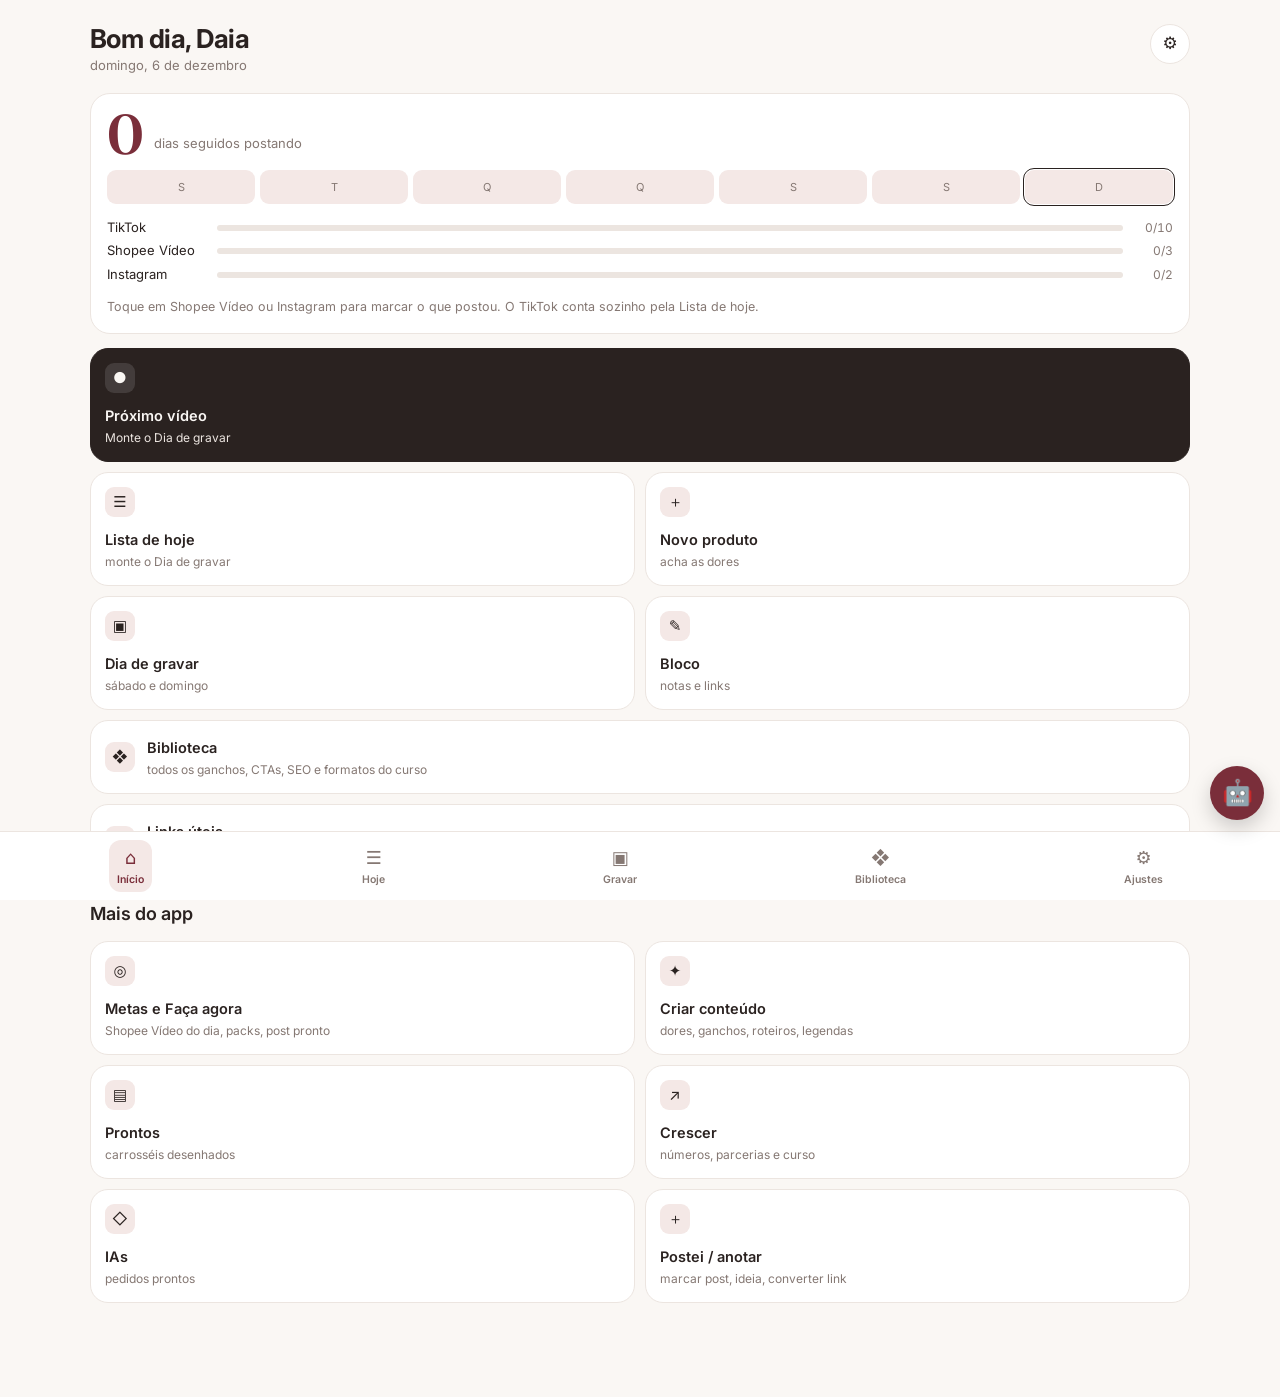
==== commit 97a95dd3: "App v60: voltar em toda tela, Ajustes enxuto, cronograma unico, manual novo, regras TikTok Shop, rob" ====
--- a/index.html
+++ b/index.html
@@ -636,7 +636,8 @@
 <script src="plano10.js"></script>
 <script src="desktop.js"></script>
 <script src="ditado.js"></script>
-<script src="voz.js"></script>
+<script src="voz.js"></script>
+<script src="ia.js"></script>
 <script src="tema.js"></script>
 <script src="estilo-novo.js"></script>
 </body>
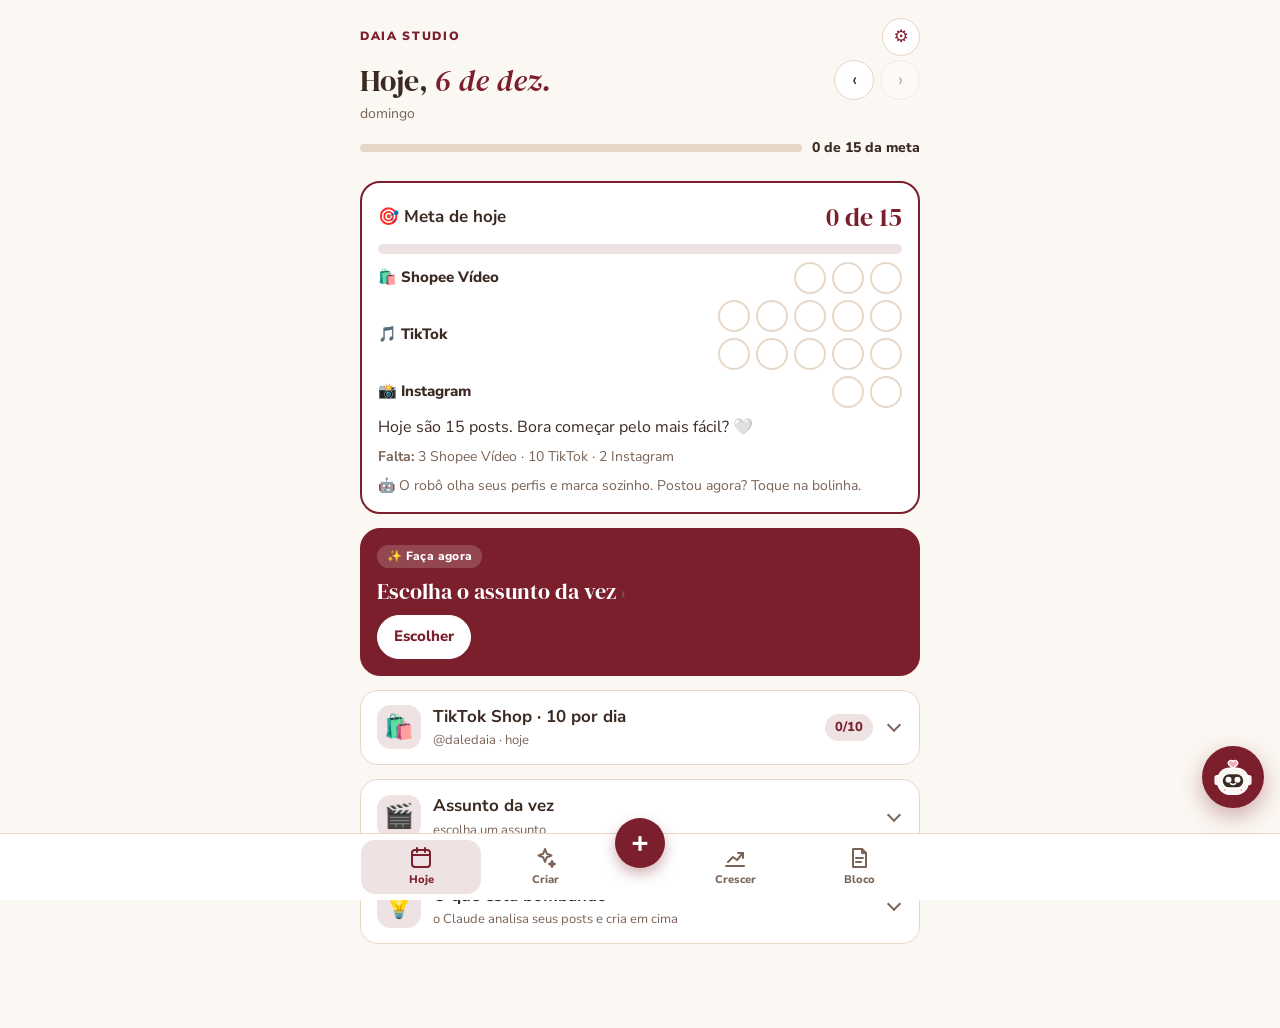
==== commit 58984d73: "App v46: TikTok do grupo VIP (carrosseis para levar gente ao grupo) Estrategia do curso (Estrategias" ====
--- a/index.html
+++ b/index.html
@@ -1,644 +1,628 @@
-<!doctype html>
-<html lang="pt-BR">
-<head>
-<meta charset="utf-8">
-<script src="sync.js"></script>
-<meta name="viewport" content="width=device-width,initial-scale=1,viewport-fit=cover">
-<title>Daia Studio</title>
-<script>/* v54: o app abre no Início novo (novo.html). As telas de antes continuam aqui: novo.html › "Tudo do app" abre index.html?antigo=1&tab=... */
-(function(){try{var r=document.documentElement;r.setAttribute("data-novo","");var P=JSON.parse(localStorage.getItem("daia-novo-pers")||"{}");if(P.est)r.setAttribute("data-est",P.est);}catch(e){}})();
-(function(){try{var q=new URLSearchParams(location.search);
-if(q.has("antigo")){sessionStorage.setItem("daia-antigo","1");var t=q.get("tab");if(t)sessionStorage.setItem("daia-tab",t);if(q.has("mais"))sessionStorage.setItem("daia-mais","1");if(q.has("pag"))sessionStorage.setItem("daia-pag",q.get("pag"));history.replaceState(null,"",location.pathname);return;}
-if(q.has("compartilhado")||sessionStorage.getItem("daia-antigo")==="1"||localStorage.getItem("daia-abrir")==="antigo")return;
-location.replace("novo.html"+({hoje:"#noite",gravar:"#lote"}[localStorage.getItem("daia-abrir")]||""));}catch(e){}})();</script>
-<script src="visual.js"></script>
-<meta name="theme-color" content="#FAF7F4">
-<meta name="robots" content="noindex,nofollow">
-<link rel="manifest" href="manifest.webmanifest">
-<link rel="icon" href="icon-192.png">
-<link rel="apple-touch-icon" href="icon-192.png">
-<link rel="preconnect" href="https://fonts.googleapis.com">
-<link rel="preconnect" href="https://fonts.gstatic.com" crossorigin>
-<link rel="stylesheet" href="https://fonts.googleapis.com/css2?family=DM+Serif+Display:ital@0;1&family=Nunito+Sans:opsz,wght@6..12,300;6..12,400;6..12,600;6..12,700;6..12,800;6..12,900&display=swap">
-<style>
-/* Layout: app de uma coluna — cabeçalho do dia, conteúdo rolando, barra de abas fixa embaixo */
-:root{
-  --bg:#FBF7F2; --surface:#FFFFFF; --ink:#3B2A22; --muted:#7A6457; --line:#E6D7C8;
-  --wine:#7A1F2B; --wine-soft:#F4E6E3; --gold:#A87A2C; --gold-soft:#F7EEDC; --pine:#2E5E4C; --pine-soft:#E2EFE9;
-  --on-accent:#FFFFFF;
-  --display:"DM Serif Display",Georgia,"Times New Roman",serif;
-  --body:"Nunito Sans",system-ui,-apple-system,"Segoe UI",Roboto,sans-serif;
-  color-scheme:light;
-}
-@media (prefers-color-scheme: dark){:root:not(.tema-claro){
-  --bg:#1E1613; --surface:#2A201C; --ink:#F3E9DF; --muted:#C2AD9C; --line:#3E302A;
-  --wine:#D9667A; --wine-soft:#3A2023; --gold:#D9AE5F; --gold-soft:#36291A; --pine:#7CC3A5; --pine-soft:#1B2E27;
-  --on-accent:#181114; color-scheme:dark}}
-:root.tema-escuro{
-  --bg:#1E1613; --surface:#2A201C; --ink:#F3E9DF; --muted:#C2AD9C; --line:#3E302A;
-  --wine:#D9667A; --wine-soft:#3A2023; --gold:#D9AE5F; --gold-soft:#36291A; --pine:#7CC3A5; --pine-soft:#1B2E27;
-  --on-accent:#181114; color-scheme:dark}
-*{box-sizing:border-box;-webkit-tap-highlight-color:transparent}
-html,body{margin:0;background:var(--bg)}
-body{color:var(--ink);font-family:var(--body);font-size:16px;line-height:1.45;
-  padding-top:env(safe-area-inset-top,0px);
-  padding-left:max(16px,env(safe-area-inset-left,0px));padding-right:max(16px,env(safe-area-inset-right,0px));
-  padding-bottom:calc(84px + env(safe-area-inset-bottom,0px));
-  overscroll-behavior-y:contain;user-select:none;-webkit-user-select:none}
-input,textarea,pre,.sel{user-select:text;-webkit-user-select:text}
-img{max-width:100%}
-[hidden]{display:none!important}
-.wrap{max-width:560px;margin:0 auto}
-button{font:inherit;color:inherit;cursor:pointer}
-button:focus-visible,input:focus-visible,textarea:focus-visible,select:focus-visible{outline:2px solid var(--wine);outline-offset:2px}
-header.top{padding-block:18px 8px;display:grid;gap:4px}
-.brand{font-size:12px;font-weight:900;letter-spacing:.14em;text-transform:uppercase;color:var(--wine);display:flex;justify-content:space-between;align-items:center}
-.topo-bts{display:flex;gap:6px}
-.ico{width:38px;height:38px;border-radius:50%;border:1px solid var(--line);background:var(--surface);display:grid;place-items:center;font-size:17px;text-decoration:none;padding:0;letter-spacing:0}
-.dayrow{display:flex;align-items:center;justify-content:space-between;gap:8px}
-h1{font-family:var(--display);font-weight:400;font-size:30px;line-height:1.1;margin:0;text-wrap:balance}
-h1 em{color:var(--wine)}
-h2{font-family:var(--display);font-weight:400;font-size:23px;margin:22px 0 8px}
-.arrows{display:flex;gap:6px;flex-shrink:0}
-.round{width:40px;height:40px;border-radius:50%;border:1px solid var(--line);background:var(--surface);font-size:20px;line-height:1;display:grid;place-items:center}
-.round[disabled]{opacity:.35}
-.sub{color:var(--muted);font-size:14px;display:flex;flex-wrap:wrap;gap:4px 14px;font-variant-numeric:tabular-nums;margin:0}
-.sub b{color:var(--gold)}
-.progress{margin-top:10px;display:flex;align-items:center;gap:10px;font-size:14px;font-weight:800}
-.bar{flex:1;height:8px;background:var(--line);border-radius:99px;overflow:hidden}
-.bar i{display:block;height:100%;width:0;background:var(--pine);border-radius:99px;transition:width .3s}
-.list{display:grid;gap:14px;margin-top:14px}
-.card{background:var(--surface);border:1px solid var(--line);border-radius:20px;padding:16px;display:grid;gap:10px}
-.card.done{opacity:.6}
-.card.done .title{text-decoration:line-through;text-decoration-color:var(--muted)}
-.meta{display:flex;align-items:center;gap:8px;font-size:13px;font-weight:800}
-.tag{padding:3px 10px;border-radius:99px;font-size:12px;letter-spacing:.03em;font-weight:800}
-.tag.serie{background:var(--wine-soft);color:var(--wine)}
-.tag.casa{background:var(--gold-soft);color:var(--gold)}
-.tag.trend{background:var(--pine-soft);color:var(--pine)}
-.why{margin-left:auto;color:var(--muted);font-weight:700;font-size:12px}
-.title{font-family:var(--display);font-weight:400;font-size:22px;line-height:1.2;margin:0;text-wrap:balance}
-.say{background:var(--bg);border-radius:12px;padding:10px 12px;font-size:15px}
-.say small{display:block;font-size:11px;font-weight:900;letter-spacing:.1em;text-transform:uppercase;color:var(--muted);margin-bottom:2px}
-.how,.cta{font-size:15px;margin:0}
-.cta{color:var(--muted);font-size:14px}
-.script{margin:0;padding-left:20px;display:grid;gap:6px;font-size:15px}
-.script li::marker{color:var(--wine);font-weight:900}
-details.tips{font-size:14px;color:var(--muted)}
-details.tips summary{cursor:pointer;font-weight:800;color:var(--ink)}
-details.tips p{margin:6px 0 0}
-.actions{display:flex;flex-wrap:wrap;gap:8px}
-.btn{border:1px solid var(--line);background:var(--surface);border-radius:99px;padding:10px 16px;font-size:15px;font-weight:800}
-.btn.main{background:var(--pine);border-color:var(--pine);color:var(--on-accent)}
-.btn.wine{background:var(--wine);border-color:var(--wine);color:var(--on-accent)}
-.btn.full{width:100%;padding:14px}
-.card.done .btn.main{background:var(--surface);color:var(--pine)}
-.btn[disabled]{opacity:.5}
-.alert{margin-top:12px;background:var(--gold-soft);border-radius:16px;padding:12px 14px;font-size:15px;display:grid;gap:8px}
-.alert b{color:var(--gold)}
-.note{font-size:13px;color:var(--muted);margin:0}
-/* formulários */
-.form{background:var(--surface);border:1px solid var(--line);border-radius:20px;padding:16px;display:grid;gap:12px;margin-top:14px}
-.field{display:grid;gap:6px}
-.field label,.lab{font-size:14px;font-weight:800}
-.input,select.input,textarea.input{border:1px solid var(--line);background:var(--bg);color:var(--ink);border-radius:12px;padding:12px;font:inherit;width:100%}
-textarea.input{min-height:96px;resize:vertical}
-.photo{display:flex;align-items:center;gap:12px;border:2px dashed var(--line);border-radius:14px;padding:12px;cursor:pointer;font-weight:800;color:var(--wine)}
-.photo img{width:64px;height:64px;object-fit:cover;border-radius:10px}
-.photo input{position:absolute;opacity:0;width:1px;height:1px}
-.chips{display:flex;flex-wrap:wrap;gap:6px}
-.chip{border:1px solid var(--line);background:var(--bg);border-radius:99px;padding:8px 12px;font-size:14px;font-weight:800;color:var(--muted)}
-.chip[aria-pressed="true"]{background:var(--wine-soft);border-color:var(--wine);color:var(--wine)}
-/* produtos */
-.filters{display:flex;gap:6px;overflow-x:auto;padding-bottom:4px;margin-top:14px}
-.filters .chip{flex-shrink:0}
-.prod{background:var(--surface);border:1px solid var(--line);border-radius:18px;padding:12px;display:grid;grid-template-columns:72px 1fr;gap:12px}
-.prod .ph{width:72px;height:72px;border-radius:12px;background:var(--wine-soft);object-fit:cover;display:grid;place-items:center;font-family:var(--display);font-size:26px;color:var(--wine)}
-.prod .info{min-width:0;display:grid;gap:4px}
-.prod .n{font-weight:800;line-height:1.25}
-.prod .sm{font-size:13px;color:var(--muted)}
-.prod .actions{grid-column:1/-1}
-.st{border:none;border-radius:99px;padding:4px 10px;font-size:12px;font-weight:900;justify-self:start}
-.st.tenho{background:var(--pine-soft);color:var(--pine)}
-.st.caminho{background:var(--gold-soft);color:var(--gold)}
-.st.chegou{background:var(--wine-soft);color:var(--wine)}
-.confirm{grid-column:1/-1;display:flex;gap:8px;align-items:center;font-size:14px;font-weight:700}
-.empty{text-align:center;color:var(--muted);padding:28px 12px;border:1px dashed var(--line);border-radius:18px;margin-top:14px}
-/* editor */
-.step{background:var(--surface);border:1px solid var(--line);border-radius:20px;padding:16px;display:grid;gap:12px;margin-top:14px}
-.step h3{margin:0;font-size:13px;font-weight:900;letter-spacing:.1em;text-transform:uppercase;color:var(--muted)}
-.step.off{opacity:.45;pointer-events:none}
-.pick{display:grid;place-items:center;gap:4px;border:2px dashed var(--line);border-radius:14px;padding:22px;text-align:center;font-weight:800;color:var(--wine);cursor:pointer}
-.pick small{color:var(--muted);font-weight:600}
-.pick input{position:absolute;opacity:0;width:1px;height:1px}
-.seg3{display:grid;grid-template-columns:repeat(3,1fr);gap:6px}
-.seg3 .chip{padding:10px 4px}
-.check{display:flex;gap:10px;align-items:center;font-size:15px;font-weight:700}
-.check input{width:22px;height:22px;accent-color:var(--wine)}
-.leg-box{display:grid;gap:10px}
-.leg-lista{display:grid;gap:6px;max-height:320px;overflow-y:auto;padding-right:4px}
-.leg-lista label{display:flex;gap:8px;align-items:center}
-.leg-lista small{color:var(--muted);font-size:12px;min-width:34px}
-.leg-lista input{flex:1;min-width:0;padding:8px 10px}
-.stats{display:flex;flex-wrap:wrap;gap:8px 18px;font-size:15px;font-variant-numeric:tabular-nums}
-.stats b{font-size:20px;color:var(--pine)}
-.timeline{position:relative;height:22px;border-radius:8px;background:var(--wine-soft);overflow:hidden}
-.timeline i{position:absolute;top:0;bottom:0;background:var(--pine);border-radius:3px}
-.status{font-size:15px;font-weight:800;margin:0}
-.status.err{color:var(--wine)}
-video{width:100%;max-height:65vh;border-radius:14px;background:#000}
-canvas{display:none}
-.after{background:var(--gold-soft);border-radius:14px;padding:12px 14px;font-size:15px}
-.after ol{margin:6px 0 0;padding-left:20px;display:grid;gap:4px}
-.day{background:var(--surface);border:1px solid var(--line);border-radius:16px;padding:12px 14px;display:grid;gap:8px}
-.day h4{margin:0;font-size:14px;font-weight:900;text-transform:capitalize}
-.row{display:flex;gap:10px;align-items:flex-start;font-size:15px}
-.row input{width:20px;height:20px;margin-top:1px;accent-color:var(--pine);flex-shrink:0}
-.dot{width:8px;height:8px;border-radius:50%;margin-top:8px;flex-shrink:0}
-.dot.serie{background:var(--wine)}.dot.casa{background:var(--gold)}.dot.trend{background:var(--pine)}
-/* barra de abas */
-nav.tabs{position:fixed;left:0;right:0;bottom:0;z-index:5;background:var(--surface);border-top:1px solid var(--line);
-  padding:6px max(10px,env(safe-area-inset-right,0px)) calc(6px + env(safe-area-inset-bottom,0px)) max(10px,env(safe-area-inset-left,0px));
-  display:flex;justify-content:center;gap:4px}
-nav.tabs button{flex:1;max-width:120px;min-width:0;border:none;background:none;border-radius:14px;padding:6px 2px;font-weight:800;font-size:11px;color:var(--muted);display:grid;justify-items:center;gap:2px}
-nav.tabs svg{width:24px;height:24px;stroke:currentColor;fill:none;stroke-width:2;stroke-linecap:round;stroke-linejoin:round}
-nav.tabs button[aria-selected="true"]{color:var(--wine);background:var(--wine-soft)}
-.toast{position:fixed;left:50%;transform:translateX(-50%);bottom:calc(90px + env(safe-area-inset-bottom,0px));background:var(--ink);color:var(--bg);padding:12px 16px;border-radius:14px;font-size:14px;font-weight:700;max-width:min(92vw,420px);z-index:9;text-align:center}
-.pr-cover{width:96px;aspect-ratio:4/5;border-radius:10px;object-fit:cover;background:var(--wine-soft)}
-.pr-head{display:grid;grid-template-columns:96px 1fr;gap:12px;align-items:start}
-.pr-head .info{min-width:0;display:grid;gap:4px}
-.slides{display:flex;gap:8px;overflow-x:auto;padding-bottom:4px}
-.slides img{width:120px;flex-shrink:0;border-radius:10px;border:1px solid var(--line)}
-.slides .sl-item{display:grid;gap:6px;justify-items:center;flex-shrink:0}
-.slides.com-baixar img{width:140px}
-.slides.com-baixar{flex-wrap:wrap;overflow-x:visible}
-.slides .sl-bts{display:flex;gap:6px}
-.slides .sl-off img{opacity:.35}
-.slides .sl-off small{font-size:12px;color:var(--muted)}
-.sl-editor{flex-basis:100%;display:grid;gap:10px;margin-top:8px;padding:12px;border:2px solid var(--wine);border-radius:16px;background:var(--wine-soft)}
-.sl-editor .input{background:var(--surface)}
-.ia-apps{display:grid;grid-template-columns:1fr 1fr;gap:10px}
-.ia-app{display:grid;gap:2px;padding:14px;border:1px solid var(--line);border-radius:16px;background:var(--bg);color:var(--ink);text-decoration:none}
-.ia-app b{font-size:17px;color:var(--wine)}
-.ia-app small{font-size:13px;color:var(--muted)}
-.leg{background:var(--bg);border-radius:12px;padding:10px 12px;font-size:14px;white-space:pre-wrap}
-.splash{position:fixed;inset:0;background:var(--wine);color:var(--on-accent);display:grid;place-items:center;z-index:20;transition:opacity .4s}
-.splash div{font-family:var(--display);font-size:40px}
-.splash.hide{opacity:0;pointer-events:none}
-@media (prefers-reduced-motion:reduce){*{transition:none!important}}
-/* Dalinha: botão do microfone (canto de baixo) e painel do assistente */
-.voz-fab{position:fixed;right:max(16px,env(safe-area-inset-right,0px));bottom:calc(92px + env(safe-area-inset-bottom,0px));z-index:40;width:58px;height:58px;border-radius:50%;border:0;background:var(--wine);color:#fff;display:grid;place-items:center;box-shadow:0 8px 22px rgba(122,31,43,.35)}
-.voz-fab svg,.voz-mic svg{width:26px;height:26px;fill:none;stroke:currentColor;stroke-width:2;stroke-linecap:round}
-.voz-fab.on{display:none}
-.voz-box{position:fixed;left:0;right:0;bottom:calc(76px + env(safe-area-inset-bottom,0px));z-index:39;max-width:560px;margin:0 auto;background:var(--surface);border:1px solid var(--line);border-radius:22px 22px 0 0;box-shadow:0 -10px 30px rgba(0,0,0,.18);padding:14px max(16px,env(safe-area-inset-right,0px)) 14px max(16px,env(safe-area-inset-left,0px));display:grid;gap:10px;max-height:72vh}
-.voz-top{display:flex;justify-content:space-between;align-items:center}
-.voz-top b{font-family:var(--display);font-size:22px;color:var(--wine);font-weight:400}
-.voz-top span{font-family:var(--body);font-size:13px;color:var(--muted)}
-.voz-x{border:0;background:none;font-size:28px;line-height:1;color:var(--muted);padding:0 4px}
-.voz-chat{overflow-y:auto;display:grid;gap:8px;max-height:38vh;padding-right:2px}
-.voz-msg{padding:10px 12px;border-radius:16px;font-size:15px;max-width:88%;user-select:text;-webkit-user-select:text}
-.voz-msg ol{margin:6px 0 0;padding-left:18px}
-.voz-msg.ela{background:var(--wine-soft);border-bottom-left-radius:6px}
-.voz-msg.eu{background:var(--gold-soft);justify-self:end;border-bottom-right-radius:6px}
-.voz-msg .actions{margin-top:8px}
-.voz-chips{display:flex;gap:6px;overflow-x:auto;padding-bottom:2px}
-.voz-chips .chip{white-space:nowrap}
-.voz-form{display:flex;gap:8px;align-items:center}
-.voz-form .input{flex:1;min-width:0;min-height:0;height:48px;resize:none}
-.voz-mic{flex:0 0 48px;height:48px;border-radius:50%;border:1px solid var(--line);background:var(--surface);color:var(--wine);display:grid;place-items:center}
-.voz-mic.on{background:var(--wine);color:#fff;animation:vozpulse 1.2s infinite}
-@keyframes vozpulse{0%{box-shadow:0 0 0 0 rgba(122,31,43,.45)}100%{box-shadow:0 0 0 14px rgba(122,31,43,0)}}
-@media (prefers-reduced-motion:reduce){.voz-mic.on{animation:none}}
-.voz-cfg{display:flex;flex-wrap:wrap;gap:8px;align-items:center;font-size:14px;color:var(--muted)}
-.voz-cfg select{max-width:100%;padding:8px;border-radius:10px;border:1px solid var(--line);background:var(--surface);color:var(--ink);font:inherit;font-size:13px}
-.voz-dica{margin:0;font-size:13px;color:var(--muted)}
-.voz-dica:empty{display:none}
-.card.recado{background:var(--wine);border-color:var(--wine);color:var(--on-accent)}
-.card.recado p{margin:0;font-size:17px;font-weight:700}
-.semana{display:grid;grid-template-columns:repeat(5,1fr);gap:8px;text-align:center}
-.semana b{display:block;font-family:var(--display);font-size:28px;color:var(--wine);font-weight:400;line-height:1.1}
-.semana small{font-size:12px;color:var(--muted);line-height:1.2;display:block}
-.card.pendente{border-color:var(--gold);background:var(--gold-soft)}
-.card.pendente p{margin:0;font-weight:800}
-.card.pendente ul{margin:6px 0 0;padding-left:18px}
-.voz-modos{display:flex;gap:6px}
-.voz-modos button[aria-pressed="true"]{background:var(--wine);border-color:var(--wine);color:#fff}
-.voz-ditado{display:grid;gap:8px}
-.voz-ditado textarea{min-height:140px}
-.voz-ditado .grande{justify-self:center;width:72px;height:72px;flex:none}
-.voz-ditado .grande svg{width:34px;height:34px}
-/* v13: Dalinha robozinho, temas, modo clean */
-.voz-fab .robo{width:44px;height:44px}
-.voz-fab{width:62px;height:62px}
-.voz-nome{display:flex;align-items:center;gap:8px}
-.voz-nome .robo{width:36px;height:36px;background:var(--wine);border-radius:50%;padding:3px}
-.robo .olhos{transform-box:fill-box;transform-origin:center;animation:piscar 5s infinite}
-@keyframes piscar{0%,92%,100%{transform:scaleY(1)}95%{transform:scaleY(.1)}}
-@media (prefers-reduced-motion:reduce){.robo .olhos{animation:none}}
-.passo{display:grid;gap:4px;padding:10px 0;border-top:1px solid var(--line)}
-.passo b{font-size:15px}
-.passo .det{font-size:14px;color:var(--muted)}
-.galeria{display:flex;gap:8px;overflow-x:auto;padding:4px 0;scroll-snap-type:x mandatory}
-.galeria button{flex:0 0 31%;aspect-ratio:1;border:1px solid var(--line);border-radius:12px;padding:0;overflow:hidden;background:#fff;scroll-snap-align:start;cursor:pointer}
-.galeria img,.cores-mini img{width:100%;height:100%;object-fit:cover;display:block}
-.cores-mini{display:grid;grid-template-columns:repeat(auto-fill,minmax(64px,1fr));gap:8px}
-.cores-mini span{display:grid;gap:2px;text-align:center;min-width:0}
-.cores-mini img{height:auto;aspect-ratio:1;border-radius:10px;background:#fff;border:1px solid var(--line)}
-.cores-mini small{font-size:11px;color:var(--muted);overflow:hidden;text-overflow:ellipsis;white-space:nowrap}
-.opcao{display:flex;gap:10px;align-items:flex-start;border-top:1px solid var(--line);padding-top:10px;margin-top:10px}
-.opcao img{width:64px;height:64px;object-fit:cover;border-radius:10px;background:#fff;flex:none}
-.opcao>div{min-width:0;display:grid;gap:2px}
-.opcao small{color:var(--muted)}
-.link-btn{background:none;border:0;padding:0;color:var(--wine);font:inherit;font-weight:700;text-decoration:underline;cursor:pointer}
-.secao{background:var(--surface);border:1px solid var(--line);border-radius:18px;overflow:hidden}
-.secao>summary{list-style:none;display:flex;align-items:center;gap:12px;padding:14px 16px;cursor:pointer;min-height:56px;-webkit-tap-highlight-color:transparent}
-.secao>summary::-webkit-details-marker{display:none}
-.sec-emoji{font-size:24px;width:44px;height:44px;border-radius:14px;background:var(--wine-soft);display:grid;place-items:center;flex:none}
-.sec-txt{display:grid;gap:2px;min-width:0;flex:1}
-.sec-txt b{font-size:17px}
-.sec-txt small{font-size:13px;color:var(--muted)}
-.sec-conta{font-size:13px;font-weight:800;color:var(--wine);background:var(--wine-soft);padding:4px 10px;border-radius:999px;white-space:nowrap}
-.secao.ok .sec-conta{color:#2f7a45;background:color-mix(in srgb,#2f7a45 14%,var(--surface))}
-.sec-seta{width:10px;height:10px;border-right:2.5px solid var(--muted);border-bottom:2.5px solid var(--muted);transform:rotate(45deg);transition:transform .2s;flex:none;margin:0 4px 4px}
-.secao[open] .sec-seta{transform:rotate(-135deg);margin:4px 4px 0}
-.secao[open]>summary{border-bottom:1px solid var(--line)}
-.sec-corpo{display:grid;gap:12px;padding:12px}
-.sec-corpo .card{box-shadow:none}
-.how.nota{margin:0;padding:0 4px}
-.rs-prod{display:grid;gap:6px;margin-top:10px;padding-top:10px;border-top:1px dashed var(--line)}.rs-prod:first-of-type{border-top:none}.rs-link small{color:var(--muted);font-weight:600}
-.rs-linha{display:flex;gap:8px}.rs-linha .input{flex:1;min-width:0}.rs-link .btn.mini{margin-top:8px}
-.rs-grupo{margin-top:12px}.rs-nome{display:block;font-size:17px;margin-bottom:4px}.rs-txt{white-space:pre-line;user-select:text;-webkit-user-select:text;overflow-wrap:anywhere}
-.rs-frase .btn.full{width:100%;min-height:48px;font-size:16px}
-.resp-grupo{margin:14px 0 4px;font-size:13px;font-weight:800;color:var(--muted);letter-spacing:.02em}
-.resp-prev{display:grid;gap:10px;margin-top:14px;padding:12px;border:2px solid var(--wine);border-radius:16px;background:var(--wine-soft)}
-.resp-prev textarea{min-height:190px;background:var(--surface)}
-.extra-item{display:flex;gap:10px;align-items:flex-start;border-top:1px solid var(--line);padding-top:10px;margin-top:10px}
-.extra-item>div{flex:1;min-width:0}
-.extra-item p{margin:4px 0;overflow-wrap:anywhere}
-.extra-item small{color:var(--muted)}
-.extra-item a{font-size:14px;font-weight:800;color:var(--wine)}
-.extra-claude{background:var(--wine-soft);border-radius:12px;padding:8px 10px}
-.btn.mini{padding:6px 10px;font-size:13px}
-.meta-dia{display:grid;gap:8px;border:2px solid var(--wine)}
-.meta-dia.ok{border-color:var(--pine)}
-.meta-dia p{margin:0}
-.meta-topo{display:flex;justify-content:space-between;align-items:center;font-size:17px}
-.meta-topo span{font-family:var(--display);font-size:26px;color:var(--wine)}
-.meta-dia.ok .meta-topo span{color:var(--pine)}
-.meta-barra{height:10px;border-radius:99px;background:var(--wine-soft);overflow:hidden}
-.meta-barra i{display:block;height:100%;background:var(--wine);border-radius:99px}
-.meta-dia.ok .meta-barra i{background:var(--pine)}
-.meta-falta{font-size:14px;color:var(--muted)}
-.meta-linhas{display:grid;gap:6px}
-.meta-linha{display:flex;justify-content:space-between;align-items:center;gap:8px;font-weight:800;font-size:15px}
-.meta-linha>span:first-child{flex:1 1 auto;min-width:0}
-.meta-linha.ok>span:first-child{color:var(--pine)}
-.bolinhas{display:flex;flex-wrap:wrap;justify-content:flex-end;gap:6px;max-width:190px;flex:0 0 auto}
-.bol{width:32px;height:32px;border-radius:50%;border:2px solid var(--line);background:var(--surface);color:var(--on-accent);font-weight:900;font-size:15px;padding:0;display:grid;place-items:center}
-.bol.on{background:var(--pine);border-color:var(--pine)}
-.seg-alvo{display:grid;gap:6px}
-.seg-lista{display:grid;gap:6px}
-.seg-lista>div{display:flex;flex-wrap:wrap;gap:4px 10px;align-items:baseline;border-top:1px solid var(--line);padding-top:8px}
-.seg-lista span{flex:1;min-width:0;color:var(--muted);font-size:14px}
-.seg-lista b{font-family:var(--display);font-weight:400;font-size:22px}
-.seg-lista small{font-size:13px;font-weight:800;color:var(--muted)}
-.seg-lista small.sobe{color:var(--pine)}
-.seg-lista small.desce{color:var(--wine)}
-.chips.modo .chip{flex:1;font-size:16px;padding:12px}
-.cr-res{gap:14px;margin-top:14px}
-.cr-bloco{display:grid;gap:6px}
-.cr-tit{display:flex;justify-content:space-between;align-items:center;gap:8px}
-.cr-item{all:unset;cursor:pointer;display:block;overflow-wrap:anywhere}
-.cr-item:active{color:var(--wine)}
-.cr-rot{display:grid;gap:6px;border-top:1px solid var(--line);padding-top:10px}
-.cr-hist{display:grid;gap:2px;text-align:left;background:var(--surface);border:1px solid var(--line);border-radius:16px;padding:12px 14px;font:inherit;color:inherit}
-.cr-hist.on{border-color:var(--wine)}
-.cr-hist small{color:var(--muted)}
-#cStatus .card{margin-top:14px}
-.parc-topo{display:flex;justify-content:space-between;align-items:center;gap:8px}
-.parc-handle{font-family:var(--display);font-size:22px;color:var(--wine);text-decoration:none;overflow-wrap:anywhere;min-width:0}
-.parc .chips .chip{font-size:13px;padding:6px 10px}
-#parcBox h2 small,#cursoBox h2 small{font-family:var(--body);font-size:14px}
-#parcBox .card,#cursoBox>.card{margin-top:12px}
-#cursoBox details.secao{margin-top:10px}
-.aj-bt{display:flex;align-items:center;gap:14px;width:100%;text-align:left;background:var(--surface);border:1px solid var(--line);border-radius:18px;padding:14px 16px;min-height:60px;color:inherit;text-decoration:none;font:inherit;cursor:pointer}
-.aj-bt span{font-size:24px}.aj-bt b{display:block}.aj-bt small{color:var(--muted);font-size:13px}
-.ins-m{display:inline-block;font-weight:800;color:var(--wine);margin-top:4px}
-.ins-st{font-size:13px;color:var(--muted);margin:0 2px 8px}
-.ref-item{display:grid;gap:4px;padding:12px 0;border-top:1px solid var(--line)}.ref-item:first-of-type{border-top:0}
-.aula .say{white-space:pre-line}
-.extra-plano .extra-claude{margin:0}
-.ferramentas{display:block}
-.ferramentas>summary{font-weight:800;font-size:16px;cursor:pointer;list-style:none}
-.ferramentas>summary small{display:block;font-weight:600;color:var(--muted);font-size:13px}
-.ferramentas .card{border:0;padding:12px 0 0;border-top:1px solid var(--line);border-radius:0;margin-top:12px}
-.cr-fotos{display:flex;flex-wrap:wrap;gap:10px;margin:4px 0 10px}
-.cr-foto{position:relative;width:88px;height:88px}.cr-foto img{width:100%;height:100%;object-fit:cover;border-radius:12px;background:#fff}
-.cr-foto .btn{position:absolute;top:-6px;right:-6px;min-height:0;padding:2px 8px}
-.cr-add{flex:1;min-width:150px;min-height:88px}.cr-add span{display:grid;gap:2px}.cr-add small{color:var(--muted);font-size:12px;font-weight:600}
-details.cr-bloco>summary{list-style:none;cursor:pointer}details.cr-bloco>summary::-webkit-details-marker{display:none}
-.cr-leg{border-top:1px solid var(--line);padding-top:8px}
-.cr-link-grupo{display:grid;gap:8px;margin-top:6px}
-.cr-link{display:flex;gap:10px;align-items:flex-start;border:1px solid var(--line);border-radius:14px;padding:8px}.cr-link.top{border-color:var(--wine)}
-.cr-link img{width:56px;height:56px;object-fit:cover;border-radius:10px;background:#fff;flex:none}.cr-link>div{min-width:0;display:grid;gap:2px}.cr-link small{color:var(--muted);font-size:12px}
-.cr-link .actions{margin-top:4px}
-.bl-pastas{margin-bottom:10px}.bl-lista{margin-top:12px}
-.bl-nota.fix{border-color:var(--gold, #C9A46A)}.bl-txt{overflow-wrap:anywhere}
-.bl-ed{margin-top:12px;border-color:var(--wine)}
-.ck{display:flex;gap:10px;align-items:flex-start;padding:6px 0;cursor:pointer}.ck input{width:20px;height:20px;accent-color:var(--wine);flex:none;margin-top:2px}
-.barra{height:10px;border-radius:99px;background:var(--line);overflow:hidden}.barra span{display:block;height:100%;background:var(--wine);border-radius:99px}
-.mina{display:grid;grid-template-columns:repeat(auto-fit,minmax(120px,1fr));gap:8px}.mina label{display:grid;gap:4px;font-size:13px;font-weight:700;color:var(--muted)}
-.tts-prod{display:grid;gap:6px;border-top:1px solid var(--line);padding:10px 0}.tts-prod small{color:var(--muted)}
-.bolas{display:flex;gap:6px;flex-wrap:wrap;margin-top:6px}.bola{width:22px;height:22px;border-radius:50%;border:2px solid var(--wine);background:transparent;padding:0}.bola.on{background:var(--wine)}
-.semana{display:grid;grid-template-columns:repeat(7,1fr);gap:4px;margin:10px 0}.semana div{display:grid;gap:2px;text-align:center;border:1px solid var(--line);border-radius:10px;padding:6px 2px;font-size:11px}.semana b{font-size:13px}
-.niveis{display:grid;gap:8px;margin-bottom:8px}.niveis div{display:grid;gap:2px;border:1px solid var(--line);border-radius:12px;padding:10px}.niveis small{color:var(--muted)}
-#pagBox details.secao{margin-top:10px}.of-foto{width:100%;max-height:240px;object-fit:contain;border-radius:12px;background:#fff}
-.parc-ed{display:grid;gap:8px;border-top:1px solid var(--line);padding-top:10px}
-.valores{display:grid;gap:8px}.valores div{border:1px solid var(--line);border-radius:12px;padding:10px;display:grid;gap:2px}.valores small{color:var(--muted)}
-.nav-mais{flex:0 0 auto!important;max-width:none!important;background:none!important;padding:0 6px!important}
-.nav-mais span{width:50px;height:50px;border-radius:50%;background:var(--wine);color:#fff;font-size:30px;line-height:50px;text-align:center;display:block;margin-top:-22px;box-shadow:0 6px 14px rgba(122,31,43,.35)}
-.nav-mais[aria-expanded="true"] span{transform:rotate(45deg)}
-.mais-veu{position:fixed;inset:0;background:rgba(59,42,34,.35);z-index:6}
-.mais-menu{position:fixed;left:max(12px,env(safe-area-inset-left,0px));right:max(12px,env(safe-area-inset-right,0px));bottom:calc(84px + env(safe-area-inset-bottom,0px));z-index:7;background:var(--surface);border-radius:20px;box-shadow:0 10px 30px rgba(0,0,0,.22);padding:6px;display:grid;max-width:480px;margin:0 auto}
-.mais-menu button{display:flex;gap:12px;align-items:center;text-align:left;background:none;border:0;border-bottom:1px solid var(--line);padding:12px 10px;font:inherit;color:inherit;font-size:20px;cursor:pointer}
-.mais-menu button:last-child{border-bottom:0}.mais-menu b{display:block;font-size:16px}.mais-menu small{display:block;font-size:12px;color:var(--muted)}
-.subtabs{display:flex;gap:8px;margin:0 0 12px;overflow-x:auto}.subtabs button{flex:1;white-space:nowrap;border:1px solid var(--line);background:var(--surface);color:inherit;border-radius:99px;padding:9px 14px;font:inherit;font-weight:800;font-size:14px}
-.subtabs button[aria-pressed="true"]{background:var(--wine);color:#fff;border-color:var(--wine)}
-.card.faca{background:var(--wine);color:#fff;border-color:var(--wine)}.card.faca .tag{background:rgba(255,255,255,.18);color:#fff}.card.faca .why{color:#f3d9dc}
-.card.faca .title{color:#fff}.card.faca .btn{background:#fff;color:var(--wine);border-color:#fff}.card.faca .btn.lite{background:transparent;color:#fff;border-color:rgba(255,255,255,.6)}
-.card.ferr{border-color:var(--wine)}.card.ferr>.card{border:0;padding:0;margin:0}
-.mic-wrap{position:relative;display:block;width:100%}
-.mic-wrap>input,.mic-wrap>textarea{width:100%;padding-right:48px!important;box-sizing:border-box}
-.mic-bt{position:absolute;right:6px;top:50%;transform:translateY(-50%);width:36px;height:36px;border-radius:50%;border:1px solid var(--line);background:var(--surface);font-size:17px;line-height:1;display:grid;place-items:center;padding:0;cursor:pointer;z-index:1}
-.mic-wrap.area .mic-bt{top:auto;bottom:8px;transform:none}
-.mic-bt.on{background:var(--wine);border-color:var(--wine);animation:micpulso 1.2s infinite}
-@keyframes micpulso{0%{box-shadow:0 0 0 0 rgba(122,31,43,.5)}100%{box-shadow:0 0 0 12px rgba(122,31,43,0)}}
-.dica-gal{display:block!important;line-height:1.5;background:var(--wine-soft,#f6e8ea);border-color:var(--wine);font-size:14px;margin:6px 0 10px}.dica-gal small{color:var(--muted)}
-html,body{max-width:100%;overflow-x:clip}
-body.clean .det{display:none}
-body.clean .card.aberto .det{display:revert}
-body.clean .card .title{cursor:pointer}
-body.clean .card:not(.aberto) .title::after{content:" ›";color:var(--muted);font-family:var(--body);font-size:.8em}
-body.letra-grande{font-size:18px}
-body.letra-grande .btn{font-size:16px}
-.tema-sec{display:grid;gap:8px}
-.tema-sec>small{font-weight:800;color:var(--muted);font-size:13px;text-transform:uppercase;letter-spacing:.08em}
-.tema-cores{display:flex;flex-wrap:wrap;gap:10px}
-.tema-cor{width:42px;height:42px;border-radius:50%;border:3px solid var(--surface);background:var(--c);box-shadow:0 0 0 1px var(--line);padding:0;position:relative;display:grid;place-items:center;color:#fff;font-weight:900;font-size:20px;cursor:pointer}
-.tema-cor[aria-pressed="true"]{box-shadow:0 0 0 3px var(--ink)}
-.tema-cor input{position:absolute;inset:0;opacity:0;cursor:pointer}
-.tema-clean{display:flex;gap:10px;align-items:flex-start;font-size:15px}
-.tema-clean input{width:22px;height:22px;margin-top:2px}
-</style>
-<link rel="stylesheet" href="desktop.css">
-<link rel="stylesheet" href="https://fonts.googleapis.com/css2?family=Inter:wght@400;500;600;700&family=Fraunces:opsz,wght@9..144,400;9..144,500;9..144,600&family=Quicksand:wght@500;600;700&family=Nunito:wght@400;600;700&family=Caveat:wght@600&family=DM+Sans:wght@400;500;700&display=swap">
-<link rel="stylesheet" href="estilo-novo.css">
-</head>
-<body>
-<div class="splash" id="splash"><div>Daia <em>Studio</em></div></div>
-<div class="wrap">
-
-<!-- HOJE -->
-<section id="tab-hoje">
-  <header class="top">
-    <div class="brand"><span>Daia Studio</span><span class="topo-bts"><button type="button" class="ico" onclick="location.href='novo.html'" aria-label="Início novo">🏠</button><button type="button" class="ico" data-tabir="ajustes" aria-label="Ajustes">⚙️</button></span></div>
-    <div class="dayrow">
-      <h1 id="dayTitle">Hoje</h1>
-      <div class="arrows"><button class="round" id="prev" aria-label="Dia anterior">‹</button><button class="round" id="next" aria-label="Próximo dia">›</button></div>
-    </div>
-    <p class="sub" id="daySub"></p>
-    <div class="progress"><div class="bar"><i id="barFill"></i></div><span id="progText">0 de 3</span></div>
-  </header>
-  <div id="arrived"></div>
-  <div class="list" id="cards"></div>
-</section>
-
-<!-- CRIAR -->
-<section id="tab-criar" hidden>
-  <header class="top">
-    <div class="brand"><span>Daia Studio</span><span class="topo-bts"><button type="button" class="ico" data-tabir="ajustes" aria-label="Ajustes">⚙️</button></span></div>
-    <h1>Criar <em>conteúdo</em></h1>
-    <p class="sub">Escolha onde vai postar e o formato. O app devolve dores, ganchos de 3 s, 3 conteúdos, legendas e os melhores links.</p>
-  </header>
-  <div id="criarBox"></div>
-</section>
-
-<!-- PARCERIAS -->
-<section id="tab-parcerias" hidden>
-  <header class="top">
-    <div class="brand"><span>Daia Studio</span><span class="topo-bts"><button type="button" class="ico" data-tabir="ajustes" aria-label="Ajustes">⚙️</button></span></div>
-    <h1>Parcerias <em>do grupo</em></h1>
-    <p class="sub">Influenciadoras pequenas para divulgar o seu grupo VIP. Cada uma ganha um link só dela.</p>
-  </header>
-  <div id="parcBox"></div>
-</section>
-
-<!-- CURSO -->
-<section id="tab-curso" hidden>
-  <header class="top">
-    <div class="brand"><span>Daia Studio</span><span class="topo-bts"><button type="button" class="ico" data-tabir="ajustes" aria-label="Ajustes">⚙️</button></span></div>
-    <h1>Meu <em>curso</em></h1>
-    <p class="sub">Mentoria Afiliada com Propósito, aula por aula: o que ela ensina, o que você precisa fazer e o que o app já faz por você.</p>
-  </header>
-  <div id="cursoBox"></div>
-</section>
-
-<!-- PRONTOS -->
-<section id="tab-prontos" hidden>
-  <header class="top">
-    <div class="brand"><span>Daia Studio</span><span class="topo-bts"><button type="button" class="ico" data-tabir="ajustes" aria-label="Ajustes">⚙️</button></span></div>
-    <h1>Posts <em>prontos</em></h1>
-    <p class="sub">Para os dias sem gravar. Escolha, gere as imagens e poste no Instagram ou no TikTok (modo foto).</p>
-  </header>
-  <div class="form" id="handleBox">
-    <div class="field"><label for="handle">Seu @ nas imagens (opcional)</label><input class="input" id="handle" placeholder="@seuperfil" maxlength="30"></div>
-  </div>
-  <div class="list" id="prontoList"></div>
-</section>
-
-<!-- PRODUTOS -->
-<section id="tab-produtos" hidden>
-  <header class="top">
-    <div class="brand"><span>Daia Studio</span><span class="topo-bts"><button type="button" class="ico" data-tabir="ajustes" aria-label="Ajustes">⚙️</button></span></div>
-    <h1>Meus <em>produtos</em></h1>
-    <p class="sub">Tudo que você tem ou comprou. Cada produto rende 3 vídeos diferentes.</p>
-  </header>
-  <button class="btn wine full" id="openAdd" style="margin-top:12px">+ Adicionar produto</button>
-  <form class="form" id="addForm" hidden>
-    <label class="photo" for="pPhoto"><img id="pPrev" alt="" hidden><span id="pPhotoTxt">Tirar ou escolher foto</span><input type="file" id="pPhoto" accept="image/*"></label>
-    <div class="field"><label for="pName">Nome do produto</label><input class="input" id="pName" placeholder="Ex.: laço vermelho gigante" required></div>
-    <div class="field"><span class="lab">Categoria</span><div class="chips" id="pCat"></div></div>
-    <div class="field"><span class="lab">Situação</span><div class="chips" id="pStatus">
-      <button type="button" class="chip" data-v="tenho" aria-pressed="true">Já tenho</button>
-      <button type="button" class="chip" data-v="caminho" aria-pressed="false">A caminho</button>
-      <button type="button" class="chip" data-v="chegou" aria-pressed="false">Chegou hoje</button></div></div>
-    <div class="field"><label for="pNote">O que você quer fazer com ele (opcional)</label><input class="input" id="pNote" placeholder="Ex.: montar o laço da ponta da árvore"></div>
-    <div class="actions"><button class="btn wine" type="submit">Salvar</button><button class="btn" type="button" id="cancelAdd">Cancelar</button></div>
-  </form>
-  <div class="filters" id="pFilter"></div>
-  <div class="list" id="prodList"></div>
-</section>
-
-<!-- IDEIAS -->
-<section id="tab-ideias" hidden>
-  <header class="top">
-    <div class="brand"><span>Daia Studio</span><span class="topo-bts"><button type="button" class="ico" data-tabir="ajustes" aria-label="Ajustes">⚙️</button></span></div>
-    <h1>Minhas <em>ideias</em></h1>
-    <p class="sub">Escreva a ideia do jeito que vier, com foto se quiser. O Claude transforma em vídeo.</p>
-  </header>
-  <form class="form" id="ideaForm">
-    <div class="field"><label for="iText">Sua ideia</label><textarea class="input" id="iText" placeholder="Ex.: vou montar a base da árvore com a casca de pinus e a espuma" required></textarea></div>
-    <label class="photo" for="iPhoto"><img id="iPrev" alt="" hidden><span id="iPhotoTxt">Foto (opcional)</span><input type="file" id="iPhoto" accept="image/*"></label>
-    <div class="actions"><button class="btn wine" type="submit">Salvar e criar vídeo</button><button class="btn" type="button" id="iSaveOnly">Só salvar</button></div>
-  </form>
-  <div class="list" id="ideaList"></div>
-  <h2>Gravar no fim de semana</h2>
-  <p class="note" id="gravNote"></p>
-  <div class="day" id="gravList" style="margin-top:8px"></div>
-</section>
-
-<!-- EDITAR -->
-<section id="tab-ia" hidden>
-  <header class="top">
-    <div class="brand"><span>Daia Studio</span><span class="topo-bts"><button type="button" class="ico" data-tabir="ajustes" aria-label="Ajustes">⚙️</button></span></div>
-    <h1>Criar com <em>IA</em></h1>
-    <p class="sub">Abra a IA que quiser ou use um pedido pronto. Escreva o tema, toque no pedido, confira e envie.</p>
-  </header>
-  <div id="iaBox"></div>
-</section>
-<section id="tab-editar" hidden aria-hidden="true" style="display:none"><!-- editor antigo, desligado (v22) -->
-  <header class="top">
-    <div class="brand"><span>Daia Studio</span><span class="topo-bts"><button type="button" class="ico" data-tabir="ajustes" aria-label="Ajustes">⚙️</button></span></div>
-    <h1>Editar <em>vídeo</em></h1>
-    <p class="sub">Tira as pausas, coloca o título e a legenda e devolve pronto. O vídeo fica no seu celular (para a legenda, só o som vai para o seu robô do Google).</p>
-  </header>
-  <section class="step" id="s1">
-    <h3>1. Vídeo</h3>
-    <label class="pick" for="vFile"><span id="pickText">Toque para escolher o vídeo</span><small id="pickInfo">Da galeria. Até 3 minutos.</small><input type="file" id="vFile" accept="video/*"></label>
-  </section>
-  <section class="step off" id="s2">
-    <h3>2. Do seu jeito</h3>
-    <div class="field"><label for="vTitle">Título no alto</label><input class="input" id="vTitle" maxlength="60"><p class="note">Deixe em branco para não ter título.</p></div>
-    <div class="field"><span class="lab">Cortar pausas</span><div class="seg3" id="level">
-      <button type="button" class="chip" data-v="leve" aria-pressed="false">Só as longas</button>
-      <button type="button" class="chip" data-v="normal" aria-pressed="true">Normal</button>
-      <button type="button" class="chip" data-v="forte" aria-pressed="false">Ritmo rápido</button></div></div>
-    <label class="check" for="vZoom"><input type="checkbox" id="vZoom" checked> Zoom alternado a cada corte</label>
-    <label class="check" for="vLeg"><input type="checkbox" id="vLeg" checked> Legenda automática (escreve o que você fala)</label>
-    <div id="legBox" class="leg-box" hidden>
-      <div class="field"><span class="lab">Cor da legenda</span><div class="seg3" id="legEstilo">
-        <button type="button" class="chip" data-v="branca" aria-pressed="true">Branca</button>
-        <button type="button" class="chip" data-v="amarela" aria-pressed="false">Amarela</button>
-        <button type="button" class="chip" data-v="vinho" aria-pressed="false">Fundo vinho</button></div></div>
-      <p class="status" id="legStatus"></p>
-      <div id="legLista" class="leg-lista"></div>
-    </div>
-    <div class="stats" id="vStats"></div>
-    <div class="timeline" id="vTimeline" hidden></div>
-  </section>
-  <section class="step off" id="s3">
-    <h3>3. Editar</h3>
-    <button class="btn wine full" id="vGo">Editar vídeo</button>
-    <div class="bar" hidden id="vBarBox"><i id="vBar"></i></div>
-    <p class="status" id="vStatus"></p>
-    <p class="note">Leva mais ou menos o tempo do vídeo editado. Deixe a tela ligada e não saia do app.</p>
-  </section>
-  <section class="step off" id="s4">
-    <h3>4. Pronto</h3>
-    <video id="vOut" controls playsinline></video>
-    <div class="actions"><button class="btn wine" id="vShare">Enviar para o TikTok</button><button class="btn" id="vSave">Salvar no celular</button></div>
-    <p class="status" id="vSaveStatus"></p>
-    <div class="after"><b>No TikTok:</b><ol><li>Se você não usou a legenda do app, toque em <b>Legendas</b>.</li><li>Escolha a música.</li><li>Poste. Use o mesmo vídeo no Reels.</li></ol></div>
-  </section>
-  <canvas id="cv"></canvas>
-</section>
-
-</div>
-
-<!-- BLOCO DE NOTAS -->
-<section id="tab-bloco" hidden>
-  <header class="top">
-    <div class="brand"><span>Daia Studio</span><span class="topo-bts"><button type="button" class="ico" data-tabir="ajustes" aria-label="Ajustes">⚙️</button></span></div>
-    <h1>Bloco <em>de notas</em></h1>
-    <p class="sub">Ideias, frases prontas, links úteis e o que você aprendeu no curso. Só coisas do seu trabalho.</p>
-  </header>
-  <div id="blocoBox"></div>
-</section>
-
-<!-- RESPOSTAS (frases prontas para comentário e direct) -->
-<section id="tab-respostas" hidden>
-  <header class="top">
-    <div class="brand"><span>Daia Studio</span><span class="topo-bts"><button type="button" class="ico" data-respvoltar="1" aria-label="Voltar">✕</button></span></div>
-    <h1>Respostas <em>prontas</em></h1>
-    <p class="sub">Alguém pediu o link? Toque em Copiar e cole no comentário ou no direct.</p>
-  </header>
-  <div id="respBox"></div>
-</section>
-
-<!-- PÁGINAS DOS AJUSTES -->
-<section id="tab-pagina" hidden>
-  <header class="top">
-    <div class="brand"><span>Daia Studio</span><span class="topo-bts"><button type="button" class="ico" data-tabir="ajustes" aria-label="Voltar">✕</button></span></div>
-    <h1 id="pagTit"></h1>
-    <p class="sub" id="pagSub"></p>
-  </header>
-  <div id="pagBox"></div>
-</section>
-
-<section id="tab-ajustes" hidden>
-  <header class="top">
-    <div class="brand"><span>Daia Studio</span><span class="topo-bts"><button type="button" class="ico" data-tabir="hoje" aria-label="Voltar">✕</button></span></div>
-    <h1>Ajustes</h1>
-    <p class="sub">Cores, manual, cronograma e o resto, tudo guardadinho aqui.</p>
-  </header>
-  <div class="list" id="ajBox"></div>
-</section>
-
-<!-- CRESCER: números, parcerias e curso -->
-<section id="tab-crescer" hidden>
-  <header class="top">
-    <div class="brand"><span>Daia Studio</span><span class="topo-bts"><button type="button" class="ico" data-tabir="ajustes" aria-label="Ajustes">⚙️</button></span></div>
-    <h1>Crescer</h1>
-    <p class="sub">Seus números, parcerias e o curso.</p>
-  </header>
-  <div id="crescerBox"></div>
-</section>
-
-<nav class="tabs" role="tablist">
-  <button role="tab" data-tab="hoje" aria-selected="true"><svg viewBox="0 0 24 24"><rect x="3" y="4" width="18" height="17" rx="3"/><path d="M3 9h18M8 2v4M16 2v4"/></svg>Hoje</button>
-  <button role="tab" data-tab="criar" aria-selected="false"><svg viewBox="0 0 24 24"><path d="M12 3l1.8 4.7L18.5 9.5l-4.7 1.8L12 16l-1.8-4.7L5.5 9.5l4.7-1.8z"/><path d="M19 15l.8 2.2L22 18l-2.2.8L19 21l-.8-2.2L16 18l2.2-.8z"/></svg>Criar</button>
-  <button type="button" class="nav-mais" data-mais="1" aria-label="Mais: postei algo, anotar ideia, converter link"><span>+</span></button>
-  <button role="tab" data-tab="crescer" aria-selected="false"><svg viewBox="0 0 24 24"><path d="M3 20h18"/><path d="M5 16l5-5 4 3 6-7"/><path d="M15 7h5v5"/></svg>Crescer</button>
-  <button role="tab" data-tab="bloco" aria-selected="false"><svg viewBox="0 0 24 24"><path d="M6 3h9l4 4v14H6z"/><path d="M15 3v4h4M9 12h7M9 16h5"/></svg>Bloco</button>
-</nav>
-<div class="mais-veu" id="maisVeu" hidden></div>
-<div class="mais-menu" id="maisMenu" hidden role="menu">
-  <button type="button" data-maisir="extra">✅ <span><b>Postei algo</b><small>marca na meta</small></span></button>
-  <button type="button" data-maisir="ideia">📝 <span><b>Anotar ideia</b><small>vai para o Bloco</small></span></button>
-  <button type="button" data-maisir="conversor">🔗 <span><b>Converter link</b><small>Shopee, Mercado Livre, Magalu, Natura</small></span></button>
-  <button type="button" data-maisir="respostas">💬 <span><b>Respostas prontas</b><small>comentários e direct</small></span></button>
-  <button type="button" data-maisir="criar">✨ <span><b>Criar conteúdo</b><small>dores, ganchos, roteiros</small></span></button>
-</div>
-<div class="toast" id="toast" hidden></div>
-
-<script src="plan.js"></script>
-<script src="prontos.js"></script>
-<script src="app.js"></script>
-<script src="estudio.js"></script>
-<script src="plataformas.js"></script>
-<script src="repaginada.js"></script>
-<script src="assunto.js"></script>
-<script src="video.js"></script>
-<script src="tts.js"></script>
-<script src="respostas.js"></script>
-<script src="curso2.js"></script>
-<script src="daiaia.js"></script>
-<script src="plano10.js"></script>
-<script src="desktop.js"></script>
-<script src="ditado.js"></script>
+<!doctype html>
+<html lang="pt-BR">
+<head>
+<meta charset="utf-8">
+<meta name="viewport" content="width=device-width,initial-scale=1,viewport-fit=cover">
+<title>Daia Studio</title>
+<meta name="theme-color" content="#7A1F2B">
+<meta name="robots" content="noindex,nofollow">
+<link rel="manifest" href="manifest.webmanifest">
+<link rel="icon" href="icon-192.png">
+<link rel="apple-touch-icon" href="icon-192.png">
+<link rel="preconnect" href="https://fonts.googleapis.com">
+<link rel="preconnect" href="https://fonts.gstatic.com" crossorigin>
+<link rel="stylesheet" href="https://fonts.googleapis.com/css2?family=DM+Serif+Display:ital@0;1&family=Nunito+Sans:opsz,wght@6..12,300;6..12,400;6..12,600;6..12,700;6..12,800;6..12,900&display=swap">
+<style>
+/* Layout: app de uma coluna — cabeçalho do dia, conteúdo rolando, barra de abas fixa embaixo */
+:root{
+  --bg:#FBF7F2; --surface:#FFFFFF; --ink:#3B2A22; --muted:#7A6457; --line:#E6D7C8;
+  --wine:#7A1F2B; --wine-soft:#F4E6E3; --gold:#A87A2C; --gold-soft:#F7EEDC; --pine:#2E5E4C; --pine-soft:#E2EFE9;
+  --on-accent:#FFFFFF;
+  --display:"DM Serif Display",Georgia,"Times New Roman",serif;
+  --body:"Nunito Sans",system-ui,-apple-system,"Segoe UI",Roboto,sans-serif;
+  color-scheme:light;
+}
+@media (prefers-color-scheme: dark){:root:not(.tema-claro){
+  --bg:#1E1613; --surface:#2A201C; --ink:#F3E9DF; --muted:#C2AD9C; --line:#3E302A;
+  --wine:#D9667A; --wine-soft:#3A2023; --gold:#D9AE5F; --gold-soft:#36291A; --pine:#7CC3A5; --pine-soft:#1B2E27;
+  --on-accent:#181114; color-scheme:dark}}
+:root.tema-escuro{
+  --bg:#1E1613; --surface:#2A201C; --ink:#F3E9DF; --muted:#C2AD9C; --line:#3E302A;
+  --wine:#D9667A; --wine-soft:#3A2023; --gold:#D9AE5F; --gold-soft:#36291A; --pine:#7CC3A5; --pine-soft:#1B2E27;
+  --on-accent:#181114; color-scheme:dark}
+*{box-sizing:border-box;-webkit-tap-highlight-color:transparent}
+html,body{margin:0;background:var(--bg)}
+body{color:var(--ink);font-family:var(--body);font-size:16px;line-height:1.45;
+  padding-top:env(safe-area-inset-top,0px);
+  padding-left:max(16px,env(safe-area-inset-left,0px));padding-right:max(16px,env(safe-area-inset-right,0px));
+  padding-bottom:calc(84px + env(safe-area-inset-bottom,0px));
+  overscroll-behavior-y:contain;user-select:none;-webkit-user-select:none}
+input,textarea,pre,.sel{user-select:text;-webkit-user-select:text}
+img{max-width:100%}
+[hidden]{display:none!important}
+.wrap{max-width:560px;margin:0 auto}
+button{font:inherit;color:inherit;cursor:pointer}
+button:focus-visible,input:focus-visible,textarea:focus-visible,select:focus-visible{outline:2px solid var(--wine);outline-offset:2px}
+header.top{padding-block:18px 8px;display:grid;gap:4px}
+.brand{font-size:12px;font-weight:900;letter-spacing:.14em;text-transform:uppercase;color:var(--wine);display:flex;justify-content:space-between;align-items:center}
+.topo-bts{display:flex;gap:6px}
+.ico{width:38px;height:38px;border-radius:50%;border:1px solid var(--line);background:var(--surface);display:grid;place-items:center;font-size:17px;text-decoration:none;padding:0;letter-spacing:0}
+.dayrow{display:flex;align-items:center;justify-content:space-between;gap:8px}
+h1{font-family:var(--display);font-weight:400;font-size:30px;line-height:1.1;margin:0;text-wrap:balance}
+h1 em{color:var(--wine)}
+h2{font-family:var(--display);font-weight:400;font-size:23px;margin:22px 0 8px}
+.arrows{display:flex;gap:6px;flex-shrink:0}
+.round{width:40px;height:40px;border-radius:50%;border:1px solid var(--line);background:var(--surface);font-size:20px;line-height:1;display:grid;place-items:center}
+.round[disabled]{opacity:.35}
+.sub{color:var(--muted);font-size:14px;display:flex;flex-wrap:wrap;gap:4px 14px;font-variant-numeric:tabular-nums;margin:0}
+.sub b{color:var(--gold)}
+.progress{margin-top:10px;display:flex;align-items:center;gap:10px;font-size:14px;font-weight:800}
+.bar{flex:1;height:8px;background:var(--line);border-radius:99px;overflow:hidden}
+.bar i{display:block;height:100%;width:0;background:var(--pine);border-radius:99px;transition:width .3s}
+.list{display:grid;gap:14px;margin-top:14px}
+.card{background:var(--surface);border:1px solid var(--line);border-radius:20px;padding:16px;display:grid;gap:10px}
+.card.done{opacity:.6}
+.card.done .title{text-decoration:line-through;text-decoration-color:var(--muted)}
+.meta{display:flex;align-items:center;gap:8px;font-size:13px;font-weight:800}
+.tag{padding:3px 10px;border-radius:99px;font-size:12px;letter-spacing:.03em;font-weight:800}
+.tag.serie{background:var(--wine-soft);color:var(--wine)}
+.tag.casa{background:var(--gold-soft);color:var(--gold)}
+.tag.trend{background:var(--pine-soft);color:var(--pine)}
+.why{margin-left:auto;color:var(--muted);font-weight:700;font-size:12px}
+.title{font-family:var(--display);font-weight:400;font-size:22px;line-height:1.2;margin:0;text-wrap:balance}
+.say{background:var(--bg);border-radius:12px;padding:10px 12px;font-size:15px}
+.say small{display:block;font-size:11px;font-weight:900;letter-spacing:.1em;text-transform:uppercase;color:var(--muted);margin-bottom:2px}
+.how,.cta{font-size:15px;margin:0}
+.cta{color:var(--muted);font-size:14px}
+.script{margin:0;padding-left:20px;display:grid;gap:6px;font-size:15px}
+.script li::marker{color:var(--wine);font-weight:900}
+details.tips{font-size:14px;color:var(--muted)}
+details.tips summary{cursor:pointer;font-weight:800;color:var(--ink)}
+details.tips p{margin:6px 0 0}
+.actions{display:flex;flex-wrap:wrap;gap:8px}
+.btn{border:1px solid var(--line);background:var(--surface);border-radius:99px;padding:10px 16px;font-size:15px;font-weight:800}
+.btn.main{background:var(--pine);border-color:var(--pine);color:var(--on-accent)}
+.btn.wine{background:var(--wine);border-color:var(--wine);color:var(--on-accent)}
+.btn.full{width:100%;padding:14px}
+.card.done .btn.main{background:var(--surface);color:var(--pine)}
+.btn[disabled]{opacity:.5}
+.alert{margin-top:12px;background:var(--gold-soft);border-radius:16px;padding:12px 14px;font-size:15px;display:grid;gap:8px}
+.alert b{color:var(--gold)}
+.note{font-size:13px;color:var(--muted);margin:0}
+/* formulários */
+.form{background:var(--surface);border:1px solid var(--line);border-radius:20px;padding:16px;display:grid;gap:12px;margin-top:14px}
+.field{display:grid;gap:6px}
+.field label,.lab{font-size:14px;font-weight:800}
+.input,select.input,textarea.input{border:1px solid var(--line);background:var(--bg);color:var(--ink);border-radius:12px;padding:12px;font:inherit;width:100%}
+textarea.input{min-height:96px;resize:vertical}
+.photo{display:flex;align-items:center;gap:12px;border:2px dashed var(--line);border-radius:14px;padding:12px;cursor:pointer;font-weight:800;color:var(--wine)}
+.photo img{width:64px;height:64px;object-fit:cover;border-radius:10px}
+.photo input{position:absolute;opacity:0;width:1px;height:1px}
+.chips{display:flex;flex-wrap:wrap;gap:6px}
+.chip{border:1px solid var(--line);background:var(--bg);border-radius:99px;padding:8px 12px;font-size:14px;font-weight:800;color:var(--muted)}
+.chip[aria-pressed="true"]{background:var(--wine-soft);border-color:var(--wine);color:var(--wine)}
+/* produtos */
+.filters{display:flex;gap:6px;overflow-x:auto;padding-bottom:4px;margin-top:14px}
+.filters .chip{flex-shrink:0}
+.prod{background:var(--surface);border:1px solid var(--line);border-radius:18px;padding:12px;display:grid;grid-template-columns:72px 1fr;gap:12px}
+.prod .ph{width:72px;height:72px;border-radius:12px;background:var(--wine-soft);object-fit:cover;display:grid;place-items:center;font-family:var(--display);font-size:26px;color:var(--wine)}
+.prod .info{min-width:0;display:grid;gap:4px}
+.prod .n{font-weight:800;line-height:1.25}
+.prod .sm{font-size:13px;color:var(--muted)}
+.prod .actions{grid-column:1/-1}
+.st{border:none;border-radius:99px;padding:4px 10px;font-size:12px;font-weight:900;justify-self:start}
+.st.tenho{background:var(--pine-soft);color:var(--pine)}
+.st.caminho{background:var(--gold-soft);color:var(--gold)}
+.st.chegou{background:var(--wine-soft);color:var(--wine)}
+.confirm{grid-column:1/-1;display:flex;gap:8px;align-items:center;font-size:14px;font-weight:700}
+.empty{text-align:center;color:var(--muted);padding:28px 12px;border:1px dashed var(--line);border-radius:18px;margin-top:14px}
+/* editor */
+.step{background:var(--surface);border:1px solid var(--line);border-radius:20px;padding:16px;display:grid;gap:12px;margin-top:14px}
+.step h3{margin:0;font-size:13px;font-weight:900;letter-spacing:.1em;text-transform:uppercase;color:var(--muted)}
+.step.off{opacity:.45;pointer-events:none}
+.pick{display:grid;place-items:center;gap:4px;border:2px dashed var(--line);border-radius:14px;padding:22px;text-align:center;font-weight:800;color:var(--wine);cursor:pointer}
+.pick small{color:var(--muted);font-weight:600}
+.pick input{position:absolute;opacity:0;width:1px;height:1px}
+.seg3{display:grid;grid-template-columns:repeat(3,1fr);gap:6px}
+.seg3 .chip{padding:10px 4px}
+.check{display:flex;gap:10px;align-items:center;font-size:15px;font-weight:700}
+.check input{width:22px;height:22px;accent-color:var(--wine)}
+.leg-box{display:grid;gap:10px}
+.leg-lista{display:grid;gap:6px;max-height:320px;overflow-y:auto;padding-right:4px}
+.leg-lista label{display:flex;gap:8px;align-items:center}
+.leg-lista small{color:var(--muted);font-size:12px;min-width:34px}
+.leg-lista input{flex:1;min-width:0;padding:8px 10px}
+.stats{display:flex;flex-wrap:wrap;gap:8px 18px;font-size:15px;font-variant-numeric:tabular-nums}
+.stats b{font-size:20px;color:var(--pine)}
+.timeline{position:relative;height:22px;border-radius:8px;background:var(--wine-soft);overflow:hidden}
+.timeline i{position:absolute;top:0;bottom:0;background:var(--pine);border-radius:3px}
+.status{font-size:15px;font-weight:800;margin:0}
+.status.err{color:var(--wine)}
+video{width:100%;max-height:65vh;border-radius:14px;background:#000}
+canvas{display:none}
+.after{background:var(--gold-soft);border-radius:14px;padding:12px 14px;font-size:15px}
+.after ol{margin:6px 0 0;padding-left:20px;display:grid;gap:4px}
+.day{background:var(--surface);border:1px solid var(--line);border-radius:16px;padding:12px 14px;display:grid;gap:8px}
+.day h4{margin:0;font-size:14px;font-weight:900;text-transform:capitalize}
+.row{display:flex;gap:10px;align-items:flex-start;font-size:15px}
+.row input{width:20px;height:20px;margin-top:1px;accent-color:var(--pine);flex-shrink:0}
+.dot{width:8px;height:8px;border-radius:50%;margin-top:8px;flex-shrink:0}
+.dot.serie{background:var(--wine)}.dot.casa{background:var(--gold)}.dot.trend{background:var(--pine)}
+/* barra de abas */
+nav.tabs{position:fixed;left:0;right:0;bottom:0;z-index:5;background:var(--surface);border-top:1px solid var(--line);
+  padding:6px max(10px,env(safe-area-inset-right,0px)) calc(6px + env(safe-area-inset-bottom,0px)) max(10px,env(safe-area-inset-left,0px));
+  display:flex;justify-content:center;gap:4px}
+nav.tabs button{flex:1;max-width:120px;min-width:0;border:none;background:none;border-radius:14px;padding:6px 2px;font-weight:800;font-size:11px;color:var(--muted);display:grid;justify-items:center;gap:2px}
+nav.tabs svg{width:24px;height:24px;stroke:currentColor;fill:none;stroke-width:2;stroke-linecap:round;stroke-linejoin:round}
+nav.tabs button[aria-selected="true"]{color:var(--wine);background:var(--wine-soft)}
+.toast{position:fixed;left:50%;transform:translateX(-50%);bottom:calc(90px + env(safe-area-inset-bottom,0px));background:var(--ink);color:var(--bg);padding:12px 16px;border-radius:14px;font-size:14px;font-weight:700;max-width:min(92vw,420px);z-index:9;text-align:center}
+.pr-cover{width:96px;aspect-ratio:4/5;border-radius:10px;object-fit:cover;background:var(--wine-soft)}
+.pr-head{display:grid;grid-template-columns:96px 1fr;gap:12px;align-items:start}
+.pr-head .info{min-width:0;display:grid;gap:4px}
+.slides{display:flex;gap:8px;overflow-x:auto;padding-bottom:4px}
+.slides img{width:120px;flex-shrink:0;border-radius:10px;border:1px solid var(--line)}
+.slides .sl-item{display:grid;gap:6px;justify-items:center;flex-shrink:0}
+.slides.com-baixar img{width:140px}
+.slides.com-baixar{flex-wrap:wrap;overflow-x:visible}
+.slides .sl-bts{display:flex;gap:6px}
+.slides .sl-off img{opacity:.35}
+.slides .sl-off small{font-size:12px;color:var(--muted)}
+.sl-editor{flex-basis:100%;display:grid;gap:10px;margin-top:8px;padding:12px;border:2px solid var(--wine);border-radius:16px;background:var(--wine-soft)}
+.sl-editor .input{background:var(--surface)}
+.ia-apps{display:grid;grid-template-columns:1fr 1fr;gap:10px}
+.ia-app{display:grid;gap:2px;padding:14px;border:1px solid var(--line);border-radius:16px;background:var(--bg);color:var(--ink);text-decoration:none}
+.ia-app b{font-size:17px;color:var(--wine)}
+.ia-app small{font-size:13px;color:var(--muted)}
+.leg{background:var(--bg);border-radius:12px;padding:10px 12px;font-size:14px;white-space:pre-wrap}
+.splash{position:fixed;inset:0;background:var(--wine);color:var(--on-accent);display:grid;place-items:center;z-index:20;transition:opacity .4s}
+.splash div{font-family:var(--display);font-size:40px}
+.splash.hide{opacity:0;pointer-events:none}
+@media (prefers-reduced-motion:reduce){*{transition:none!important}}
+/* Dalinha: botão do microfone (canto de baixo) e painel do assistente */
+.voz-fab{position:fixed;right:max(16px,env(safe-area-inset-right,0px));bottom:calc(92px + env(safe-area-inset-bottom,0px));z-index:40;width:58px;height:58px;border-radius:50%;border:0;background:var(--wine);color:#fff;display:grid;place-items:center;box-shadow:0 8px 22px rgba(122,31,43,.35)}
+.voz-fab svg,.voz-mic svg{width:26px;height:26px;fill:none;stroke:currentColor;stroke-width:2;stroke-linecap:round}
+.voz-fab.on{display:none}
+.voz-box{position:fixed;left:0;right:0;bottom:calc(76px + env(safe-area-inset-bottom,0px));z-index:39;max-width:560px;margin:0 auto;background:var(--surface);border:1px solid var(--line);border-radius:22px 22px 0 0;box-shadow:0 -10px 30px rgba(0,0,0,.18);padding:14px max(16px,env(safe-area-inset-right,0px)) 14px max(16px,env(safe-area-inset-left,0px));display:grid;gap:10px;max-height:72vh}
+.voz-top{display:flex;justify-content:space-between;align-items:center}
+.voz-top b{font-family:var(--display);font-size:22px;color:var(--wine);font-weight:400}
+.voz-top span{font-family:var(--body);font-size:13px;color:var(--muted)}
+.voz-x{border:0;background:none;font-size:28px;line-height:1;color:var(--muted);padding:0 4px}
+.voz-chat{overflow-y:auto;display:grid;gap:8px;max-height:38vh;padding-right:2px}
+.voz-msg{padding:10px 12px;border-radius:16px;font-size:15px;max-width:88%;user-select:text;-webkit-user-select:text}
+.voz-msg ol{margin:6px 0 0;padding-left:18px}
+.voz-msg.ela{background:var(--wine-soft);border-bottom-left-radius:6px}
+.voz-msg.eu{background:var(--gold-soft);justify-self:end;border-bottom-right-radius:6px}
+.voz-msg .actions{margin-top:8px}
+.voz-chips{display:flex;gap:6px;overflow-x:auto;padding-bottom:2px}
+.voz-chips .chip{white-space:nowrap}
+.voz-form{display:flex;gap:8px;align-items:center}
+.voz-form .input{flex:1;min-width:0;min-height:0;height:48px;resize:none}
+.voz-mic{flex:0 0 48px;height:48px;border-radius:50%;border:1px solid var(--line);background:var(--surface);color:var(--wine);display:grid;place-items:center}
+.voz-mic.on{background:var(--wine);color:#fff;animation:vozpulse 1.2s infinite}
+@keyframes vozpulse{0%{box-shadow:0 0 0 0 rgba(122,31,43,.45)}100%{box-shadow:0 0 0 14px rgba(122,31,43,0)}}
+@media (prefers-reduced-motion:reduce){.voz-mic.on{animation:none}}
+.voz-cfg{display:flex;flex-wrap:wrap;gap:8px;align-items:center;font-size:14px;color:var(--muted)}
+.voz-cfg select{max-width:100%;padding:8px;border-radius:10px;border:1px solid var(--line);background:var(--surface);color:var(--ink);font:inherit;font-size:13px}
+.voz-dica{margin:0;font-size:13px;color:var(--muted)}
+.voz-dica:empty{display:none}
+.card.recado{background:var(--wine);border-color:var(--wine);color:var(--on-accent)}
+.card.recado p{margin:0;font-size:17px;font-weight:700}
+.semana{display:grid;grid-template-columns:repeat(5,1fr);gap:8px;text-align:center}
+.semana b{display:block;font-family:var(--display);font-size:28px;color:var(--wine);font-weight:400;line-height:1.1}
+.semana small{font-size:12px;color:var(--muted);line-height:1.2;display:block}
+.card.pendente{border-color:var(--gold);background:var(--gold-soft)}
+.card.pendente p{margin:0;font-weight:800}
+.card.pendente ul{margin:6px 0 0;padding-left:18px}
+.voz-modos{display:flex;gap:6px}
+.voz-modos button[aria-pressed="true"]{background:var(--wine);border-color:var(--wine);color:#fff}
+.voz-ditado{display:grid;gap:8px}
+.voz-ditado textarea{min-height:140px}
+.voz-ditado .grande{justify-self:center;width:72px;height:72px;flex:none}
+.voz-ditado .grande svg{width:34px;height:34px}
+/* v13: Dalinha robozinho, temas, modo clean */
+.voz-fab .robo{width:44px;height:44px}
+.voz-fab{width:62px;height:62px}
+.voz-nome{display:flex;align-items:center;gap:8px}
+.voz-nome .robo{width:36px;height:36px;background:var(--wine);border-radius:50%;padding:3px}
+.robo .olhos{transform-box:fill-box;transform-origin:center;animation:piscar 5s infinite}
+@keyframes piscar{0%,92%,100%{transform:scaleY(1)}95%{transform:scaleY(.1)}}
+@media (prefers-reduced-motion:reduce){.robo .olhos{animation:none}}
+.passo{display:grid;gap:4px;padding:10px 0;border-top:1px solid var(--line)}
+.passo b{font-size:15px}
+.passo .det{font-size:14px;color:var(--muted)}
+.galeria{display:flex;gap:8px;overflow-x:auto;padding:4px 0;scroll-snap-type:x mandatory}
+.galeria button{flex:0 0 31%;aspect-ratio:1;border:1px solid var(--line);border-radius:12px;padding:0;overflow:hidden;background:#fff;scroll-snap-align:start;cursor:pointer}
+.galeria img,.cores-mini img{width:100%;height:100%;object-fit:cover;display:block}
+.cores-mini{display:grid;grid-template-columns:repeat(auto-fill,minmax(64px,1fr));gap:8px}
+.cores-mini span{display:grid;gap:2px;text-align:center;min-width:0}
+.cores-mini img{height:auto;aspect-ratio:1;border-radius:10px;background:#fff;border:1px solid var(--line)}
+.cores-mini small{font-size:11px;color:var(--muted);overflow:hidden;text-overflow:ellipsis;white-space:nowrap}
+.opcao{display:flex;gap:10px;align-items:flex-start;border-top:1px solid var(--line);padding-top:10px;margin-top:10px}
+.opcao img{width:64px;height:64px;object-fit:cover;border-radius:10px;background:#fff;flex:none}
+.opcao>div{min-width:0;display:grid;gap:2px}
+.opcao small{color:var(--muted)}
+.link-btn{background:none;border:0;padding:0;color:var(--wine);font:inherit;font-weight:700;text-decoration:underline;cursor:pointer}
+.secao{background:var(--surface);border:1px solid var(--line);border-radius:18px;overflow:hidden}
+.secao>summary{list-style:none;display:flex;align-items:center;gap:12px;padding:14px 16px;cursor:pointer;min-height:56px;-webkit-tap-highlight-color:transparent}
+.secao>summary::-webkit-details-marker{display:none}
+.sec-emoji{font-size:24px;width:44px;height:44px;border-radius:14px;background:var(--wine-soft);display:grid;place-items:center;flex:none}
+.sec-txt{display:grid;gap:2px;min-width:0;flex:1}
+.sec-txt b{font-size:17px}
+.sec-txt small{font-size:13px;color:var(--muted)}
+.sec-conta{font-size:13px;font-weight:800;color:var(--wine);background:var(--wine-soft);padding:4px 10px;border-radius:999px;white-space:nowrap}
+.secao.ok .sec-conta{color:#2f7a45;background:color-mix(in srgb,#2f7a45 14%,var(--surface))}
+.sec-seta{width:10px;height:10px;border-right:2.5px solid var(--muted);border-bottom:2.5px solid var(--muted);transform:rotate(45deg);transition:transform .2s;flex:none;margin:0 4px 4px}
+.secao[open] .sec-seta{transform:rotate(-135deg);margin:4px 4px 0}
+.secao[open]>summary{border-bottom:1px solid var(--line)}
+.sec-corpo{display:grid;gap:12px;padding:12px}
+.sec-corpo .card{box-shadow:none}
+.how.nota{margin:0;padding:0 4px}
+.rs-prod{display:grid;gap:6px;margin-top:10px;padding-top:10px;border-top:1px dashed var(--line)}.rs-prod:first-of-type{border-top:none}.rs-link small{color:var(--muted);font-weight:600}
+.rs-linha{display:flex;gap:8px}.rs-linha .input{flex:1;min-width:0}.rs-link .btn.mini{margin-top:8px}
+.rs-grupo{margin-top:12px}.rs-nome{display:block;font-size:17px;margin-bottom:4px}.rs-txt{white-space:pre-line;user-select:text;-webkit-user-select:text;overflow-wrap:anywhere}
+.rs-frase .btn.full{width:100%;min-height:48px;font-size:16px}
+.resp-grupo{margin:14px 0 4px;font-size:13px;font-weight:800;color:var(--muted);letter-spacing:.02em}
+.resp-prev{display:grid;gap:10px;margin-top:14px;padding:12px;border:2px solid var(--wine);border-radius:16px;background:var(--wine-soft)}
+.resp-prev textarea{min-height:190px;background:var(--surface)}
+.extra-item{display:flex;gap:10px;align-items:flex-start;border-top:1px solid var(--line);padding-top:10px;margin-top:10px}
+.extra-item>div{flex:1;min-width:0}
+.extra-item p{margin:4px 0;overflow-wrap:anywhere}
+.extra-item small{color:var(--muted)}
+.extra-item a{font-size:14px;font-weight:800;color:var(--wine)}
+.extra-claude{background:var(--wine-soft);border-radius:12px;padding:8px 10px}
+.btn.mini{padding:6px 10px;font-size:13px}
+.meta-dia{display:grid;gap:8px;border:2px solid var(--wine)}
+.meta-dia.ok{border-color:var(--pine)}
+.meta-dia p{margin:0}
+.meta-topo{display:flex;justify-content:space-between;align-items:center;font-size:17px}
+.meta-topo span{font-family:var(--display);font-size:26px;color:var(--wine)}
+.meta-dia.ok .meta-topo span{color:var(--pine)}
+.meta-barra{height:10px;border-radius:99px;background:var(--wine-soft);overflow:hidden}
+.meta-barra i{display:block;height:100%;background:var(--wine);border-radius:99px}
+.meta-dia.ok .meta-barra i{background:var(--pine)}
+.meta-falta{font-size:14px;color:var(--muted)}
+.meta-linhas{display:grid;gap:6px}
+.meta-linha{display:flex;justify-content:space-between;align-items:center;gap:8px;font-weight:800;font-size:15px}
+.meta-linha>span:first-child{flex:1 1 auto;min-width:0}
+.meta-linha.ok>span:first-child{color:var(--pine)}
+.bolinhas{display:flex;flex-wrap:wrap;justify-content:flex-end;gap:6px;max-width:190px;flex:0 0 auto}
+.bol{width:32px;height:32px;border-radius:50%;border:2px solid var(--line);background:var(--surface);color:var(--on-accent);font-weight:900;font-size:15px;padding:0;display:grid;place-items:center}
+.bol.on{background:var(--pine);border-color:var(--pine)}
+.seg-alvo{display:grid;gap:6px}
+.seg-lista{display:grid;gap:6px}
+.seg-lista>div{display:flex;flex-wrap:wrap;gap:4px 10px;align-items:baseline;border-top:1px solid var(--line);padding-top:8px}
+.seg-lista span{flex:1;min-width:0;color:var(--muted);font-size:14px}
+.seg-lista b{font-family:var(--display);font-weight:400;font-size:22px}
+.seg-lista small{font-size:13px;font-weight:800;color:var(--muted)}
+.seg-lista small.sobe{color:var(--pine)}
+.seg-lista small.desce{color:var(--wine)}
+.chips.modo .chip{flex:1;font-size:16px;padding:12px}
+.cr-res{gap:14px;margin-top:14px}
+.cr-bloco{display:grid;gap:6px}
+.cr-tit{display:flex;justify-content:space-between;align-items:center;gap:8px}
+.cr-item{all:unset;cursor:pointer;display:block;overflow-wrap:anywhere}
+.cr-item:active{color:var(--wine)}
+.cr-rot{display:grid;gap:6px;border-top:1px solid var(--line);padding-top:10px}
+.cr-hist{display:grid;gap:2px;text-align:left;background:var(--surface);border:1px solid var(--line);border-radius:16px;padding:12px 14px;font:inherit;color:inherit}
+.cr-hist.on{border-color:var(--wine)}
+.cr-hist small{color:var(--muted)}
+#cStatus .card{margin-top:14px}
+.parc-topo{display:flex;justify-content:space-between;align-items:center;gap:8px}
+.parc-handle{font-family:var(--display);font-size:22px;color:var(--wine);text-decoration:none;overflow-wrap:anywhere;min-width:0}
+.parc .chips .chip{font-size:13px;padding:6px 10px}
+#parcBox h2 small,#cursoBox h2 small{font-family:var(--body);font-size:14px}
+#parcBox .card,#cursoBox>.card{margin-top:12px}
+#cursoBox details.secao{margin-top:10px}
+.aj-bt{display:flex;align-items:center;gap:14px;width:100%;text-align:left;background:var(--surface);border:1px solid var(--line);border-radius:18px;padding:14px 16px;min-height:60px;color:inherit;text-decoration:none;font:inherit;cursor:pointer}
+.aj-bt span{font-size:24px}.aj-bt b{display:block}.aj-bt small{color:var(--muted);font-size:13px}
+.ins-m{display:inline-block;font-weight:800;color:var(--wine);margin-top:4px}
+.ins-st{font-size:13px;color:var(--muted);margin:0 2px 8px}
+.ref-item{display:grid;gap:4px;padding:12px 0;border-top:1px solid var(--line)}.ref-item:first-of-type{border-top:0}
+.aula .say{white-space:pre-line}
+.extra-plano .extra-claude{margin:0}
+.ferramentas{display:block}
+.ferramentas>summary{font-weight:800;font-size:16px;cursor:pointer;list-style:none}
+.ferramentas>summary small{display:block;font-weight:600;color:var(--muted);font-size:13px}
+.ferramentas .card{border:0;padding:12px 0 0;border-top:1px solid var(--line);border-radius:0;margin-top:12px}
+.cr-fotos{display:flex;flex-wrap:wrap;gap:10px;margin:4px 0 10px}
+.cr-foto{position:relative;width:88px;height:88px}.cr-foto img{width:100%;height:100%;object-fit:cover;border-radius:12px;background:#fff}
+.cr-foto .btn{position:absolute;top:-6px;right:-6px;min-height:0;padding:2px 8px}
+.cr-add{flex:1;min-width:150px;min-height:88px}.cr-add span{display:grid;gap:2px}.cr-add small{color:var(--muted);font-size:12px;font-weight:600}
+details.cr-bloco>summary{list-style:none;cursor:pointer}details.cr-bloco>summary::-webkit-details-marker{display:none}
+.cr-leg{border-top:1px solid var(--line);padding-top:8px}
+.cr-link-grupo{display:grid;gap:8px;margin-top:6px}
+.cr-link{display:flex;gap:10px;align-items:flex-start;border:1px solid var(--line);border-radius:14px;padding:8px}.cr-link.top{border-color:var(--wine)}
+.cr-link img{width:56px;height:56px;object-fit:cover;border-radius:10px;background:#fff;flex:none}.cr-link>div{min-width:0;display:grid;gap:2px}.cr-link small{color:var(--muted);font-size:12px}
+.cr-link .actions{margin-top:4px}
+.bl-pastas{margin-bottom:10px}.bl-lista{margin-top:12px}
+.bl-nota.fix{border-color:var(--gold, #C9A46A)}.bl-txt{overflow-wrap:anywhere}
+.bl-ed{margin-top:12px;border-color:var(--wine)}
+.ck{display:flex;gap:10px;align-items:flex-start;padding:6px 0;cursor:pointer}.ck input{width:20px;height:20px;accent-color:var(--wine);flex:none;margin-top:2px}
+.barra{height:10px;border-radius:99px;background:var(--line);overflow:hidden}.barra span{display:block;height:100%;background:var(--wine);border-radius:99px}
+.mina{display:grid;grid-template-columns:repeat(auto-fit,minmax(120px,1fr));gap:8px}.mina label{display:grid;gap:4px;font-size:13px;font-weight:700;color:var(--muted)}
+.tts-prod{display:grid;gap:6px;border-top:1px solid var(--line);padding:10px 0}.tts-prod small{color:var(--muted)}
+.bolas{display:flex;gap:6px;flex-wrap:wrap;margin-top:6px}.bola{width:22px;height:22px;border-radius:50%;border:2px solid var(--wine);background:transparent;padding:0}.bola.on{background:var(--wine)}
+.semana{display:grid;grid-template-columns:repeat(7,1fr);gap:4px;margin:10px 0}.semana div{display:grid;gap:2px;text-align:center;border:1px solid var(--line);border-radius:10px;padding:6px 2px;font-size:11px}.semana b{font-size:13px}
+.niveis{display:grid;gap:8px;margin-bottom:8px}.niveis div{display:grid;gap:2px;border:1px solid var(--line);border-radius:12px;padding:10px}.niveis small{color:var(--muted)}
+#pagBox details.secao{margin-top:10px}.of-foto{width:100%;max-height:240px;object-fit:contain;border-radius:12px;background:#fff}
+.parc-ed{display:grid;gap:8px;border-top:1px solid var(--line);padding-top:10px}
+.valores{display:grid;gap:8px}.valores div{border:1px solid var(--line);border-radius:12px;padding:10px;display:grid;gap:2px}.valores small{color:var(--muted)}
+.nav-mais{flex:0 0 auto!important;max-width:none!important;background:none!important;padding:0 6px!important}
+.nav-mais span{width:50px;height:50px;border-radius:50%;background:var(--wine);color:#fff;font-size:30px;line-height:50px;text-align:center;display:block;margin-top:-22px;box-shadow:0 6px 14px rgba(122,31,43,.35)}
+.nav-mais[aria-expanded="true"] span{transform:rotate(45deg)}
+.mais-veu{position:fixed;inset:0;background:rgba(59,42,34,.35);z-index:6}
+.mais-menu{position:fixed;left:max(12px,env(safe-area-inset-left,0px));right:max(12px,env(safe-area-inset-right,0px));bottom:calc(84px + env(safe-area-inset-bottom,0px));z-index:7;background:var(--surface);border-radius:20px;box-shadow:0 10px 30px rgba(0,0,0,.22);padding:6px;display:grid;max-width:480px;margin:0 auto}
+.mais-menu button{display:flex;gap:12px;align-items:center;text-align:left;background:none;border:0;border-bottom:1px solid var(--line);padding:12px 10px;font:inherit;color:inherit;font-size:20px;cursor:pointer}
+.mais-menu button:last-child{border-bottom:0}.mais-menu b{display:block;font-size:16px}.mais-menu small{display:block;font-size:12px;color:var(--muted)}
+.subtabs{display:flex;gap:8px;margin:0 0 12px;overflow-x:auto}.subtabs button{flex:1;white-space:nowrap;border:1px solid var(--line);background:var(--surface);color:inherit;border-radius:99px;padding:9px 14px;font:inherit;font-weight:800;font-size:14px}
+.subtabs button[aria-pressed="true"]{background:var(--wine);color:#fff;border-color:var(--wine)}
+.card.faca{background:var(--wine);color:#fff;border-color:var(--wine)}.card.faca .tag{background:rgba(255,255,255,.18);color:#fff}.card.faca .why{color:#f3d9dc}
+.card.faca .title{color:#fff}.card.faca .btn{background:#fff;color:var(--wine);border-color:#fff}.card.faca .btn.lite{background:transparent;color:#fff;border-color:rgba(255,255,255,.6)}
+.card.ferr{border-color:var(--wine)}.card.ferr>.card{border:0;padding:0;margin:0}
+.mic-wrap{position:relative;display:block;width:100%}
+.mic-wrap>input,.mic-wrap>textarea{width:100%;padding-right:48px!important;box-sizing:border-box}
+.mic-bt{position:absolute;right:6px;top:50%;transform:translateY(-50%);width:36px;height:36px;border-radius:50%;border:1px solid var(--line);background:var(--surface);font-size:17px;line-height:1;display:grid;place-items:center;padding:0;cursor:pointer;z-index:1}
+.mic-wrap.area .mic-bt{top:auto;bottom:8px;transform:none}
+.mic-bt.on{background:var(--wine);border-color:var(--wine);animation:micpulso 1.2s infinite}
+@keyframes micpulso{0%{box-shadow:0 0 0 0 rgba(122,31,43,.5)}100%{box-shadow:0 0 0 12px rgba(122,31,43,0)}}
+.dica-gal{display:block!important;line-height:1.5;background:var(--wine-soft,#f6e8ea);border-color:var(--wine);font-size:14px;margin:6px 0 10px}.dica-gal small{color:var(--muted)}
+html,body{max-width:100%;overflow-x:hidden}
+body.clean .det{display:none}
+body.clean .card.aberto .det{display:revert}
+body.clean .card .title{cursor:pointer}
+body.clean .card:not(.aberto) .title::after{content:" ›";color:var(--muted);font-family:var(--body);font-size:.8em}
+body.letra-grande{font-size:18px}
+body.letra-grande .btn{font-size:16px}
+.tema-sec{display:grid;gap:8px}
+.tema-sec>small{font-weight:800;color:var(--muted);font-size:13px;text-transform:uppercase;letter-spacing:.08em}
+.tema-cores{display:flex;flex-wrap:wrap;gap:10px}
+.tema-cor{width:42px;height:42px;border-radius:50%;border:3px solid var(--surface);background:var(--c);box-shadow:0 0 0 1px var(--line);padding:0;position:relative;display:grid;place-items:center;color:#fff;font-weight:900;font-size:20px;cursor:pointer}
+.tema-cor[aria-pressed="true"]{box-shadow:0 0 0 3px var(--ink)}
+.tema-cor input{position:absolute;inset:0;opacity:0;cursor:pointer}
+.tema-clean{display:flex;gap:10px;align-items:flex-start;font-size:15px}
+.tema-clean input{width:22px;height:22px;margin-top:2px}
+</style>
+</head>
+<body>
+<div class="splash" id="splash"><div>Daia <em>Studio</em></div></div>
+<div class="wrap">
+
+<!-- HOJE -->
+<section id="tab-hoje">
+  <header class="top">
+    <div class="brand"><span>Daia Studio</span><span class="topo-bts"><button type="button" class="ico" data-tabir="ajustes" aria-label="Ajustes">⚙️</button></span></div>
+    <div class="dayrow">
+      <h1 id="dayTitle">Hoje</h1>
+      <div class="arrows"><button class="round" id="prev" aria-label="Dia anterior">‹</button><button class="round" id="next" aria-label="Próximo dia">›</button></div>
+    </div>
+    <p class="sub" id="daySub"></p>
+    <div class="progress"><div class="bar"><i id="barFill"></i></div><span id="progText">0 de 3</span></div>
+  </header>
+  <div id="arrived"></div>
+  <div class="list" id="cards"></div>
+</section>
+
+<!-- CRIAR -->
+<section id="tab-criar" hidden>
+  <header class="top">
+    <div class="brand"><span>Daia Studio</span><span class="topo-bts"><button type="button" class="ico" data-tabir="ajustes" aria-label="Ajustes">⚙️</button></span></div>
+    <h1>Criar <em>conteúdo</em></h1>
+    <p class="sub">Escolha onde vai postar e o formato. O app devolve dores, ganchos de 3 s, 3 conteúdos, legendas e os melhores links.</p>
+  </header>
+  <div id="criarBox"></div>
+</section>
+
+<!-- PARCERIAS -->
+<section id="tab-parcerias" hidden>
+  <header class="top">
+    <div class="brand"><span>Daia Studio</span><span class="topo-bts"><button type="button" class="ico" data-tabir="ajustes" aria-label="Ajustes">⚙️</button></span></div>
+    <h1>Parcerias <em>do grupo</em></h1>
+    <p class="sub">Influenciadoras pequenas para divulgar o seu grupo VIP. Cada uma ganha um link só dela.</p>
+  </header>
+  <div id="parcBox"></div>
+</section>
+
+<!-- CURSO -->
+<section id="tab-curso" hidden>
+  <header class="top">
+    <div class="brand"><span>Daia Studio</span><span class="topo-bts"><button type="button" class="ico" data-tabir="ajustes" aria-label="Ajustes">⚙️</button></span></div>
+    <h1>Meu <em>curso</em></h1>
+    <p class="sub">Mentoria Afiliada com Propósito, aula por aula: o que ela ensina, o que você precisa fazer e o que o app já faz por você.</p>
+  </header>
+  <div id="cursoBox"></div>
+</section>
+
+<!-- PRONTOS -->
+<section id="tab-prontos" hidden>
+  <header class="top">
+    <div class="brand"><span>Daia Studio</span><span class="topo-bts"><button type="button" class="ico" data-tabir="ajustes" aria-label="Ajustes">⚙️</button></span></div>
+    <h1>Posts <em>prontos</em></h1>
+    <p class="sub">Para os dias sem gravar. Escolha, gere as imagens e poste no Instagram ou no TikTok (modo foto).</p>
+  </header>
+  <div class="form" id="handleBox">
+    <div class="field"><label for="handle">Seu @ nas imagens (opcional)</label><input class="input" id="handle" placeholder="@seuperfil" maxlength="30"></div>
+  </div>
+  <div class="list" id="prontoList"></div>
+</section>
+
+<!-- PRODUTOS -->
+<section id="tab-produtos" hidden>
+  <header class="top">
+    <div class="brand"><span>Daia Studio</span><span class="topo-bts"><button type="button" class="ico" data-tabir="ajustes" aria-label="Ajustes">⚙️</button></span></div>
+    <h1>Meus <em>produtos</em></h1>
+    <p class="sub">Tudo que você tem ou comprou. Cada produto rende 3 vídeos diferentes.</p>
+  </header>
+  <button class="btn wine full" id="openAdd" style="margin-top:12px">+ Adicionar produto</button>
+  <form class="form" id="addForm" hidden>
+    <label class="photo" for="pPhoto"><img id="pPrev" alt="" hidden><span id="pPhotoTxt">Tirar ou escolher foto</span><input type="file" id="pPhoto" accept="image/*"></label>
+    <div class="field"><label for="pName">Nome do produto</label><input class="input" id="pName" placeholder="Ex.: laço vermelho gigante" required></div>
+    <div class="field"><span class="lab">Categoria</span><div class="chips" id="pCat"></div></div>
+    <div class="field"><span class="lab">Situação</span><div class="chips" id="pStatus">
+      <button type="button" class="chip" data-v="tenho" aria-pressed="true">Já tenho</button>
+      <button type="button" class="chip" data-v="caminho" aria-pressed="false">A caminho</button>
+      <button type="button" class="chip" data-v="chegou" aria-pressed="false">Chegou hoje</button></div></div>
+    <div class="field"><label for="pNote">O que você quer fazer com ele (opcional)</label><input class="input" id="pNote" placeholder="Ex.: montar o laço da ponta da árvore"></div>
+    <div class="actions"><button class="btn wine" type="submit">Salvar</button><button class="btn" type="button" id="cancelAdd">Cancelar</button></div>
+  </form>
+  <div class="filters" id="pFilter"></div>
+  <div class="list" id="prodList"></div>
+</section>
+
+<!-- IDEIAS -->
+<section id="tab-ideias" hidden>
+  <header class="top">
+    <div class="brand"><span>Daia Studio</span><span class="topo-bts"><button type="button" class="ico" data-tabir="ajustes" aria-label="Ajustes">⚙️</button></span></div>
+    <h1>Minhas <em>ideias</em></h1>
+    <p class="sub">Escreva a ideia do jeito que vier, com foto se quiser. O Claude transforma em vídeo.</p>
+  </header>
+  <form class="form" id="ideaForm">
+    <div class="field"><label for="iText">Sua ideia</label><textarea class="input" id="iText" placeholder="Ex.: vou montar a base da árvore com a casca de pinus e a espuma" required></textarea></div>
+    <label class="photo" for="iPhoto"><img id="iPrev" alt="" hidden><span id="iPhotoTxt">Foto (opcional)</span><input type="file" id="iPhoto" accept="image/*"></label>
+    <div class="actions"><button class="btn wine" type="submit">Salvar e criar vídeo</button><button class="btn" type="button" id="iSaveOnly">Só salvar</button></div>
+  </form>
+  <div class="list" id="ideaList"></div>
+  <h2>Gravar no fim de semana</h2>
+  <p class="note" id="gravNote"></p>
+  <div class="day" id="gravList" style="margin-top:8px"></div>
+</section>
+
+<!-- EDITAR -->
+<section id="tab-ia" hidden>
+  <header class="top">
+    <div class="brand"><span>Daia Studio</span><span class="topo-bts"><button type="button" class="ico" data-tabir="ajustes" aria-label="Ajustes">⚙️</button></span></div>
+    <h1>Criar com <em>IA</em></h1>
+    <p class="sub">Abra a IA que quiser ou use um pedido pronto. Escreva o tema, toque no pedido, confira e envie.</p>
+  </header>
+  <div id="iaBox"></div>
+</section>
+<section id="tab-editar" hidden aria-hidden="true" style="display:none"><!-- editor antigo, desligado (v22) -->
+  <header class="top">
+    <div class="brand"><span>Daia Studio</span><span class="topo-bts"><button type="button" class="ico" data-tabir="ajustes" aria-label="Ajustes">⚙️</button></span></div>
+    <h1>Editar <em>vídeo</em></h1>
+    <p class="sub">Tira as pausas, coloca o título e a legenda e devolve pronto. O vídeo fica no seu celular (para a legenda, só o som vai para o seu robô do Google).</p>
+  </header>
+  <section class="step" id="s1">
+    <h3>1. Vídeo</h3>
+    <label class="pick" for="vFile"><span id="pickText">Toque para escolher o vídeo</span><small id="pickInfo">Da galeria. Até 3 minutos.</small><input type="file" id="vFile" accept="video/*"></label>
+  </section>
+  <section class="step off" id="s2">
+    <h3>2. Do seu jeito</h3>
+    <div class="field"><label for="vTitle">Título no alto</label><input class="input" id="vTitle" maxlength="60"><p class="note">Deixe em branco para não ter título.</p></div>
+    <div class="field"><span class="lab">Cortar pausas</span><div class="seg3" id="level">
+      <button type="button" class="chip" data-v="leve" aria-pressed="false">Só as longas</button>
+      <button type="button" class="chip" data-v="normal" aria-pressed="true">Normal</button>
+      <button type="button" class="chip" data-v="forte" aria-pressed="false">Ritmo rápido</button></div></div>
+    <label class="check" for="vZoom"><input type="checkbox" id="vZoom" checked> Zoom alternado a cada corte</label>
+    <label class="check" for="vLeg"><input type="checkbox" id="vLeg" checked> Legenda automática (escreve o que você fala)</label>
+    <div id="legBox" class="leg-box" hidden>
+      <div class="field"><span class="lab">Cor da legenda</span><div class="seg3" id="legEstilo">
+        <button type="button" class="chip" data-v="branca" aria-pressed="true">Branca</button>
+        <button type="button" class="chip" data-v="amarela" aria-pressed="false">Amarela</button>
+        <button type="button" class="chip" data-v="vinho" aria-pressed="false">Fundo vinho</button></div></div>
+      <p class="status" id="legStatus"></p>
+      <div id="legLista" class="leg-lista"></div>
+    </div>
+    <div class="stats" id="vStats"></div>
+    <div class="timeline" id="vTimeline" hidden></div>
+  </section>
+  <section class="step off" id="s3">
+    <h3>3. Editar</h3>
+    <button class="btn wine full" id="vGo">Editar vídeo</button>
+    <div class="bar" hidden id="vBarBox"><i id="vBar"></i></div>
+    <p class="status" id="vStatus"></p>
+    <p class="note">Leva mais ou menos o tempo do vídeo editado. Deixe a tela ligada e não saia do app.</p>
+  </section>
+  <section class="step off" id="s4">
+    <h3>4. Pronto</h3>
+    <video id="vOut" controls playsinline></video>
+    <div class="actions"><button class="btn wine" id="vShare">Enviar para o TikTok</button><button class="btn" id="vSave">Salvar no celular</button></div>
+    <p class="status" id="vSaveStatus"></p>
+    <div class="after"><b>No TikTok:</b><ol><li>Se você não usou a legenda do app, toque em <b>Legendas</b>.</li><li>Escolha a música.</li><li>Poste. Use o mesmo vídeo no Reels.</li></ol></div>
+  </section>
+  <canvas id="cv"></canvas>
+</section>
+
+</div>
+
+<!-- BLOCO DE NOTAS -->
+<section id="tab-bloco" hidden>
+  <header class="top">
+    <div class="brand"><span>Daia Studio</span><span class="topo-bts"><button type="button" class="ico" data-tabir="ajustes" aria-label="Ajustes">⚙️</button></span></div>
+    <h1>Bloco <em>de notas</em></h1>
+    <p class="sub">Ideias, frases prontas, links úteis e o que você aprendeu no curso. Só coisas do seu trabalho.</p>
+  </header>
+  <div id="blocoBox"></div>
+</section>
+
+<!-- RESPOSTAS (frases prontas para comentário e direct) -->
+<section id="tab-respostas" hidden>
+  <header class="top">
+    <div class="brand"><span>Daia Studio</span><span class="topo-bts"><button type="button" class="ico" data-respvoltar="1" aria-label="Voltar">✕</button></span></div>
+    <h1>Respostas <em>prontas</em></h1>
+    <p class="sub">Alguém pediu o link? Toque em Copiar e cole no comentário ou no direct.</p>
+  </header>
+  <div id="respBox"></div>
+</section>
+
+<!-- PÁGINAS DOS AJUSTES -->
+<section id="tab-pagina" hidden>
+  <header class="top">
+    <div class="brand"><span>Daia Studio</span><span class="topo-bts"><button type="button" class="ico" data-tabir="ajustes" aria-label="Voltar">✕</button></span></div>
+    <h1 id="pagTit"></h1>
+    <p class="sub" id="pagSub"></p>
+  </header>
+  <div id="pagBox"></div>
+</section>
+
+<section id="tab-ajustes" hidden>
+  <header class="top">
+    <div class="brand"><span>Daia Studio</span><span class="topo-bts"><button type="button" class="ico" data-tabir="hoje" aria-label="Voltar">✕</button></span></div>
+    <h1>Ajustes</h1>
+    <p class="sub">Cores, manual, cronograma e o resto, tudo guardadinho aqui.</p>
+  </header>
+  <div class="list" id="ajBox"></div>
+</section>
+
+<!-- CRESCER: números, parcerias e curso -->
+<section id="tab-crescer" hidden>
+  <header class="top">
+    <div class="brand"><span>Daia Studio</span><span class="topo-bts"><button type="button" class="ico" data-tabir="ajustes" aria-label="Ajustes">⚙️</button></span></div>
+    <h1>Crescer</h1>
+    <p class="sub">Seus números, parcerias e o curso.</p>
+  </header>
+  <div id="crescerBox"></div>
+</section>
+
+<nav class="tabs" role="tablist">
+  <button role="tab" data-tab="hoje" aria-selected="true"><svg viewBox="0 0 24 24"><rect x="3" y="4" width="18" height="17" rx="3"/><path d="M3 9h18M8 2v4M16 2v4"/></svg>Hoje</button>
+  <button role="tab" data-tab="criar" aria-selected="false"><svg viewBox="0 0 24 24"><path d="M12 3l1.8 4.7L18.5 9.5l-4.7 1.8L12 16l-1.8-4.7L5.5 9.5l4.7-1.8z"/><path d="M19 15l.8 2.2L22 18l-2.2.8L19 21l-.8-2.2L16 18l2.2-.8z"/></svg>Criar</button>
+  <button type="button" class="nav-mais" data-mais="1" aria-label="Mais: postei algo, anotar ideia, converter link"><span>+</span></button>
+  <button role="tab" data-tab="crescer" aria-selected="false"><svg viewBox="0 0 24 24"><path d="M3 20h18"/><path d="M5 16l5-5 4 3 6-7"/><path d="M15 7h5v5"/></svg>Crescer</button>
+  <button role="tab" data-tab="bloco" aria-selected="false"><svg viewBox="0 0 24 24"><path d="M6 3h9l4 4v14H6z"/><path d="M15 3v4h4M9 12h7M9 16h5"/></svg>Bloco</button>
+</nav>
+<div class="mais-veu" id="maisVeu" hidden></div>
+<div class="mais-menu" id="maisMenu" hidden role="menu">
+  <button type="button" data-maisir="extra">✅ <span><b>Postei algo</b><small>marca na meta</small></span></button>
+  <button type="button" data-maisir="ideia">📝 <span><b>Anotar ideia</b><small>vai para o Bloco</small></span></button>
+  <button type="button" data-maisir="conversor">🔗 <span><b>Converter link</b><small>Shopee, Mercado Livre, Magalu, Natura</small></span></button>
+  <button type="button" data-maisir="respostas">💬 <span><b>Respostas prontas</b><small>comentários e direct</small></span></button>
+  <button type="button" data-maisir="criar">✨ <span><b>Criar conteúdo</b><small>dores, ganchos, roteiros</small></span></button>
+</div>
+<div class="toast" id="toast" hidden></div>
+
+<script src="plan.js"></script>
+<script src="prontos.js"></script>
+<script src="app.js"></script>
+<script src="estudio.js"></script>
+<script src="plataformas.js"></script>
+<script src="repaginada.js"></script>
+<script src="assunto.js"></script>
+<script src="video.js"></script>
+<script src="tts.js"></script>
+<script src="respostas.js"></script>
+<script src="ttgrupo.js"></script>
+<script src="ditado.js"></script>
 <script src="voz.js"></script>
-<script src="ia.js"></script>
-<script src="tema.js"></script>
-<script src="estilo-novo.js"></script>
-</body>
-</html>
+<script src="tema.js"></script>
+</body>
+</html>
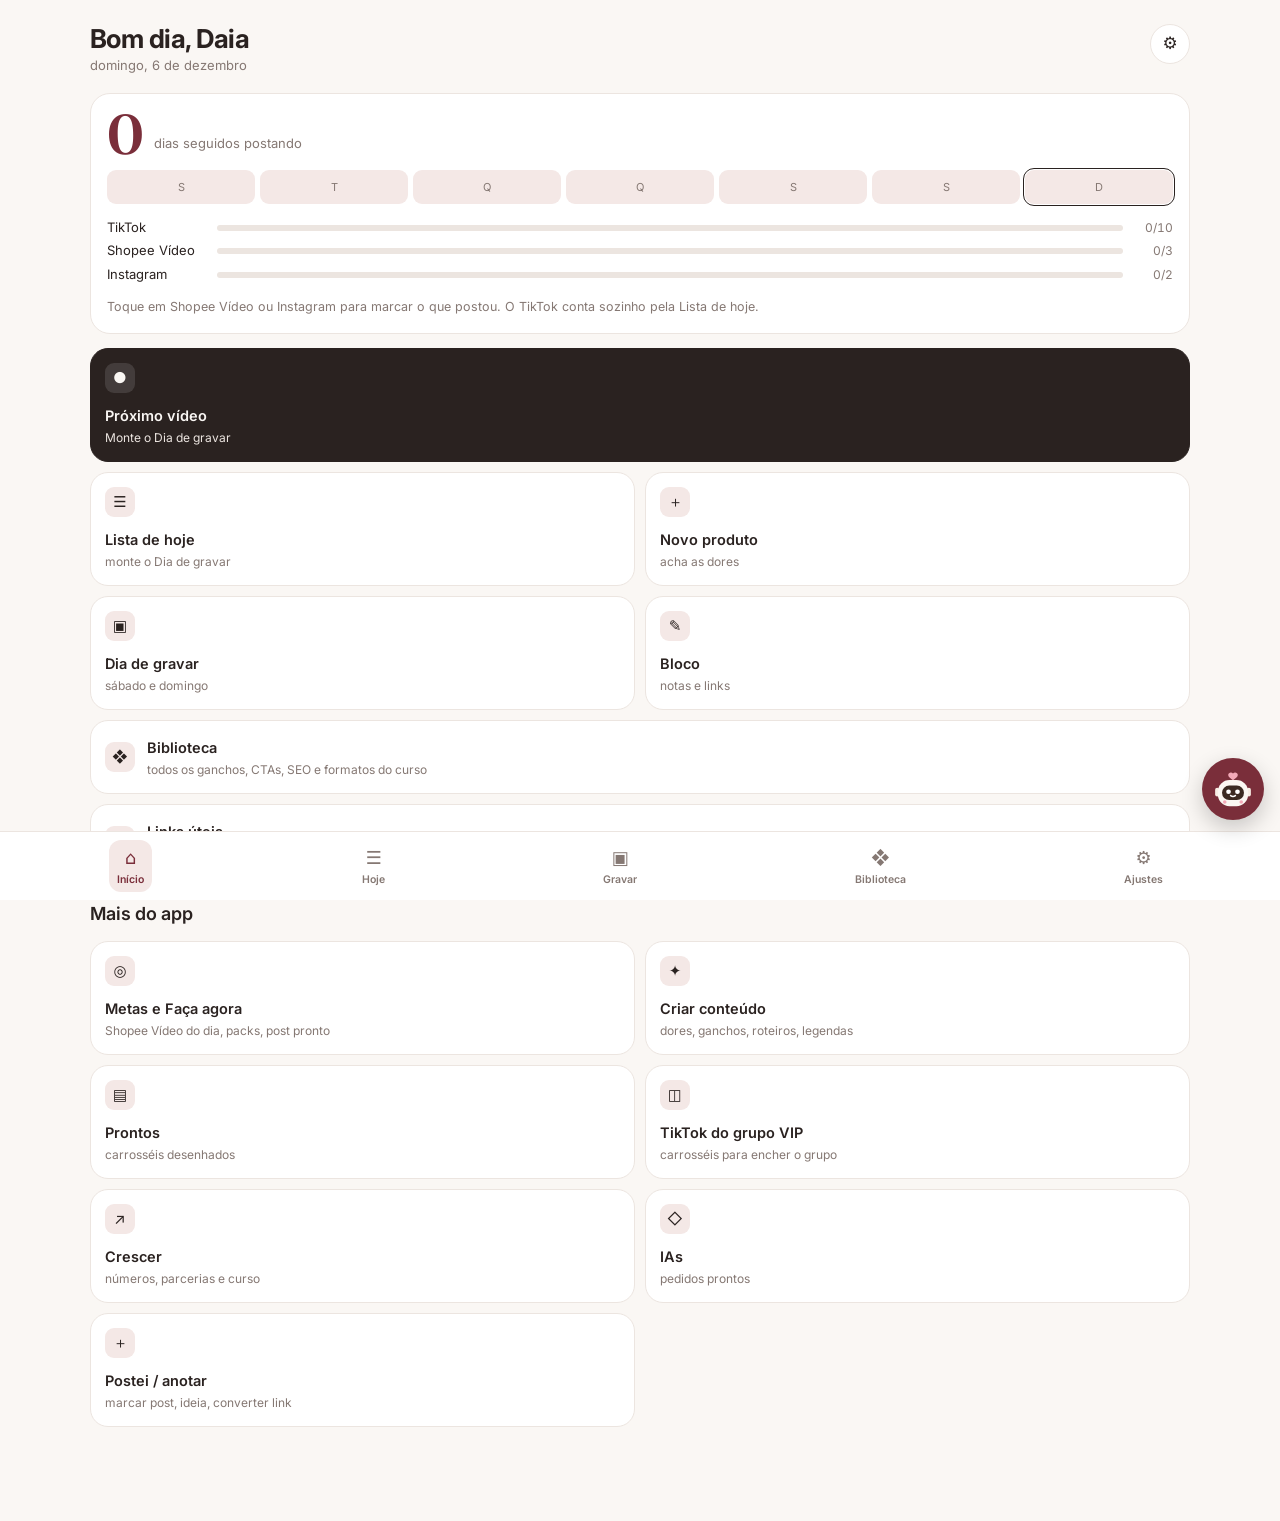
==== commit 9d36f0b7: "App v64: TikTok do grupo VIP junto com a versao nova (atalho no Inicio e nos Ajustes) Co-Authored-By" ====
--- a/index.html
+++ b/index.html
@@ -2,9 +2,17 @@
 <html lang="pt-BR">
 <head>
 <meta charset="utf-8">
+<script src="sync.js"></script>
 <meta name="viewport" content="width=device-width,initial-scale=1,viewport-fit=cover">
 <title>Daia Studio</title>
-<meta name="theme-color" content="#7A1F2B">
+<script>/* v54: o app abre no Início novo (novo.html). As telas de antes continuam aqui: novo.html › "Tudo do app" abre index.html?antigo=1&tab=... */
+(function(){try{var r=document.documentElement;r.setAttribute("data-novo","");var P=JSON.parse(localStorage.getItem("daia-novo-pers")||"{}");if(P.est)r.setAttribute("data-est",P.est);}catch(e){}})();
+(function(){try{var q=new URLSearchParams(location.search);
+if(q.has("antigo")){sessionStorage.setItem("daia-antigo","1");var t=q.get("tab");if(t)sessionStorage.setItem("daia-tab",t);if(q.has("mais"))sessionStorage.setItem("daia-mais","1");if(q.has("pag"))sessionStorage.setItem("daia-pag",q.get("pag"));history.replaceState(null,"",location.pathname);return;}
+if(q.has("compartilhado")||sessionStorage.getItem("daia-antigo")==="1"||localStorage.getItem("daia-abrir")==="antigo")return;
+location.replace("novo.html"+({hoje:"#noite",gravar:"#lote"}[localStorage.getItem("daia-abrir")]||""));}catch(e){}})();</script>
+<script src="visual.js"></script>
+<meta name="theme-color" content="#FAF7F4">
 <meta name="robots" content="noindex,nofollow">
 <link rel="manifest" href="manifest.webmanifest">
 <link rel="icon" href="icon-192.png">
@@ -366,7 +374,7 @@
 .mic-bt.on{background:var(--wine);border-color:var(--wine);animation:micpulso 1.2s infinite}
 @keyframes micpulso{0%{box-shadow:0 0 0 0 rgba(122,31,43,.5)}100%{box-shadow:0 0 0 12px rgba(122,31,43,0)}}
 .dica-gal{display:block!important;line-height:1.5;background:var(--wine-soft,#f6e8ea);border-color:var(--wine);font-size:14px;margin:6px 0 10px}.dica-gal small{color:var(--muted)}
-html,body{max-width:100%;overflow-x:hidden}
+html,body{max-width:100%;overflow-x:clip}
 body.clean .det{display:none}
 body.clean .card.aberto .det{display:revert}
 body.clean .card .title{cursor:pointer}
@@ -382,6 +390,9 @@
 .tema-clean{display:flex;gap:10px;align-items:flex-start;font-size:15px}
 .tema-clean input{width:22px;height:22px;margin-top:2px}
 </style>
+<link rel="stylesheet" href="desktop.css">
+<link rel="stylesheet" href="https://fonts.googleapis.com/css2?family=Inter:wght@400;500;600;700&family=Fraunces:opsz,wght@9..144,400;9..144,500;9..144,600&family=Quicksand:wght@500;600;700&family=Nunito:wght@400;600;700&family=Caveat:wght@600&family=DM+Sans:wght@400;500;700&display=swap">
+<link rel="stylesheet" href="estilo-novo.css">
 </head>
 <body>
 <div class="splash" id="splash"><div>Daia <em>Studio</em></div></div>
@@ -390,7 +401,7 @@
 <!-- HOJE -->
 <section id="tab-hoje">
   <header class="top">
-    <div class="brand"><span>Daia Studio</span><span class="topo-bts"><button type="button" class="ico" data-tabir="ajustes" aria-label="Ajustes">⚙️</button></span></div>
+    <div class="brand"><span>Daia Studio</span><span class="topo-bts"><button type="button" class="ico" onclick="location.href='novo.html'" aria-label="Início novo">🏠</button><button type="button" class="ico" data-tabir="ajustes" aria-label="Ajustes">⚙️</button></span></div>
     <div class="dayrow">
       <h1 id="dayTitle">Hoje</h1>
       <div class="arrows"><button class="round" id="prev" aria-label="Dia anterior">‹</button><button class="round" id="next" aria-label="Próximo dia">›</button></div>
@@ -621,8 +632,14 @@
 <script src="tts.js"></script>
 <script src="respostas.js"></script>
 <script src="ttgrupo.js"></script>
+<script src="curso2.js"></script>
+<script src="daiaia.js"></script>
+<script src="plano10.js"></script>
+<script src="desktop.js"></script>
 <script src="ditado.js"></script>
 <script src="voz.js"></script>
+<script src="ia.js"></script>
 <script src="tema.js"></script>
+<script src="estilo-novo.js"></script>
 </body>
 </html>
--- a/desktop.css
+++ b/desktop.css
@@ -0,0 +1,45 @@
+/* Daia Studio v48 — versão de computador. Só vale em tela larga (1000 px ou mais): no celular nada muda. */
+@media (min-width: 1000px) {
+  body { padding-left: 252px; padding-bottom: 32px; padding-right: 32px; }
+  .wrap { max-width: 1240px; }
+
+  /* menu de baixo vira menu na lateral esquerda */
+  nav.tabs { top: 0; bottom: 0; right: auto; width: 220px; flex-direction: column; justify-content: flex-start; align-items: stretch;
+    gap: 4px; padding: 22px 14px; border-top: 0; border-right: 1px solid var(--line); }
+  nav.tabs::before { content: "Daia Studio"; font-family: var(--display); font-size: 24px; font-style: italic; color: var(--wine); padding: 0 10px 18px; }
+  nav.tabs button { flex: 0 0 auto; max-width: none; display: flex; align-items: center; justify-content: flex-start; gap: 12px;
+    padding: 11px 12px; font-size: 15px; border-radius: 12px; text-align: left; }
+  nav.tabs button:hover { background: var(--wine-soft); }
+  nav.tabs svg { width: 22px; height: 22px; flex: none; }
+  nav.tabs .nav-mais { order: 99; margin-top: auto; justify-content: center; border: 1px solid var(--line) !important; border-radius: 12px !important; padding: 10px !important; }
+  nav.tabs .nav-mais::after { content: "Postei, link, ideia"; font-size: 14px; font-weight: 700; color: var(--ink); margin-left: 8px; }
+  nav.tabs .nav-mais span { font-size: 20px; }
+  .dk-item .dk-ico { width: 22px; text-align: center; font-size: 18px; }
+
+  /* menu do + abre ao lado da lateral */
+  .mais-menu { left: 236px; right: auto; bottom: 24px; width: 340px; margin: 0; }
+  .toast { left: calc(50% + 110px); bottom: 28px; }
+  .voz-fab { bottom: 28px; }
+  .voz-box { bottom: 0; left: 220px; }
+
+  /* cabeçalho e subabas ocupam a largura toda */
+  header.top { max-width: none; }
+  header.top .brand { display: none; }
+  .subtabs { max-width: 560px; }
+
+  /* cartões lado a lado (2 colunas; 3 em tela bem grande) */
+  #cards, #crescerBox, #parcBox, #ajBox, #prontoList, #iaBox, #c2 { display: block !important; column-count: 2; column-gap: 18px; }
+  #cards > .meta-dia, #cards > .faca { column-span: all; }
+  #cards > *, #crescerBox > *, #parcBox > *, #ajBox > *, #prontoList > *, #iaBox > *, #c2 > * { break-inside: avoid; display: block; width: 100%; margin-top: 0; margin-bottom: 14px; }
+  #crescerBox > h2 { column-span: all; }
+
+  /* telas de formulário: mais largas, mas ainda confortáveis de ler */
+  #criarBox, #blocoBox, #cursoBox, #pagBox, #respBox { max-width: 880px; }
+  #c2 { margin-bottom: 8px; }
+  .dia-grade { grid-template-columns: repeat(4, minmax(0, 1fr)) !important; }
+  .bolinhas { max-width: 320px; }
+}
+@media (min-width: 1500px) {
+  #cards, #crescerBox, #ajBox, #prontoList, #iaBox { column-count: 3; }
+  .dia-grade { grid-template-columns: repeat(5, minmax(0, 1fr)) !important; }
+}
--- a/estilo-novo.css
+++ b/estilo-novo.css
@@ -0,0 +1,110 @@
+/* v56 — As telas de antes (index.html) vestidas com a estética nova (a mesma do novo.html).
+   Só muda aparência: cores, letras, cantos e barra de baixo. Nada de função.
+   O tema que ela escolhe em Ajustes (Padrão, Rosa, Sálvia, Caderno) vale aqui também: html[data-est]. */
+html[data-novo]{
+  --bg:#FAF7F4!important;--surface:#FFFFFF!important;--ink:#2A2220!important;--muted:#857873!important;--line:#ECE5E0!important;
+  --wine:#7A2E3A!important;--wine-soft:#F4E8E6!important;--gold:#9A6B2E!important;--gold-soft:#F6EEE2!important;--pine:#4E7363!important;--pine-soft:#E6EFEA!important;
+  --on-accent:#FFFFFF!important;
+  --body:"Inter",system-ui,-apple-system,"Segoe UI",sans-serif!important;
+  --display:"Inter",system-ui,-apple-system,"Segoe UI",sans-serif!important;
+  --num:"Fraunces",Georgia,serif;--raio:18px;color-scheme:light;
+}
+@media (prefers-color-scheme: dark){html[data-novo]:not([data-est="rosa"]):not([data-est="salvia"]):not([data-est="caderno"]):not(.tema-claro){
+  --bg:#171413!important;--surface:#211D1B!important;--ink:#F1EBE7!important;--muted:#A99C96!important;--line:#332D2A!important;
+  --wine:#E09AA5!important;--wine-soft:#3A2427!important;--gold:#DDB57A!important;--gold-soft:#2F2619!important;--pine:#94C2AE!important;--pine-soft:#1E2B26!important;
+  --on-accent:#171413!important;color-scheme:dark}}
+html[data-novo][data-est="rosa"]{--bg:#FCEFF2!important;--surface:#FFFFFF!important;--ink:#4A2C35!important;--muted:#A07C86!important;--line:#F5D9DF!important;--wine:#D46F88!important;--wine-soft:#FBE2E8!important;--pine:#5E9A84!important;--pine-soft:#E3F2EC!important;--gold:#C98A3E!important;--gold-soft:#FFF0DD!important;
+  --body:"Quicksand",system-ui,sans-serif!important;--display:"Quicksand",system-ui,sans-serif!important;--num:"Quicksand",system-ui,sans-serif;--raio:26px}
+html[data-novo][data-est="salvia"]{--bg:#E8ECE3!important;--surface:#FAF8F2!important;--ink:#2E3A2D!important;--muted:#738070!important;--line:#D5DCCC!important;--wine:#5D7A59!important;--wine-soft:#DCE5D4!important;--pine:#5D7A59!important;--pine-soft:#DCE5D4!important;--gold:#A07A3C!important;--gold-soft:#F0E6D2!important;
+  --body:"Nunito",system-ui,sans-serif!important;--display:"Fraunces",Georgia,serif!important;--num:"Fraunces",Georgia,serif;--raio:24px}
+html[data-novo][data-est="caderno"]{--bg:#FFFDF7!important;--surface:#FFFFFF!important;--ink:#2D2A26!important;--muted:#8C857A!important;--line:#E8E0D0!important;--wine:#C2655A!important;--wine-soft:#FBE9E3!important;--pine:#4F8A6E!important;--pine-soft:#E2F1E9!important;--gold:#B08A2E!important;--gold-soft:#FFF2B8!important;
+  --body:"DM Sans",system-ui,sans-serif!important;--display:"Caveat",cursive!important;--num:"Caveat",cursive;--raio:6px}
+html[data-novo][data-est="caderno"] body{background-image:radial-gradient(#E3DACA 1px,transparent 1px);background-size:16px 16px}
+
+/* letras: títulos limpos (como no Início novo), números na letra de destaque */
+html[data-novo] body{font-size:15px;line-height:1.5}
+html[data-novo] h1{font-size:26px;font-weight:700;letter-spacing:-.02em;line-height:1.15}
+html[data-novo] h1 em{font-style:normal;color:var(--ink)}
+html[data-novo] h2{font-size:18px;font-weight:600;letter-spacing:-.01em}
+html[data-novo] .title,html[data-novo] .seg-lista b{font-size:17px;font-weight:600;letter-spacing:-.01em}
+html[data-novo][data-est="salvia"] h1,html[data-novo][data-est="salvia"] h2,html[data-novo][data-est="salvia"] .title{font-weight:400}
+html[data-novo][data-est="caderno"] h1{font-size:36px;font-weight:600}html[data-novo][data-est="caderno"] h2{font-size:26px}html[data-novo][data-est="caderno"] .title{font-family:var(--body);font-weight:700}
+html[data-novo] .meta-topo span,html[data-novo] .semana b,html[data-novo] .splash div{font-family:var(--num)}
+html[data-novo] .brand{font-weight:600;letter-spacing:.08em;color:var(--muted);font-size:11px}
+html[data-novo] .progress{font-weight:600}
+html[data-novo] .tag,html[data-novo] .meta{font-weight:600}
+
+/* cartões: linha fina, sem moldura grossa, cantos do tema */
+html[data-novo] .card{border-radius:var(--raio);border:1px solid var(--line)!important;box-shadow:none}
+html[data-novo][data-est="rosa"] .card{border-color:transparent!important;box-shadow:0 6px 18px rgba(212,111,136,.12)}
+html[data-novo][data-est="salvia"] .card{border-radius:28px 8px 28px 8px}
+html[data-novo][data-est="caderno"] .card{box-shadow:1px 2px 0 rgba(0,0,0,.06)}
+html[data-novo] .ico,html[data-novo] .round{background:var(--surface);border-color:var(--line)}
+
+/* barra de baixo igual à do Início novo */
+html[data-novo] nav.tabs{background:var(--surface);padding-top:8px}
+html[data-novo] nav.tabs button{font-weight:600;font-size:10.5px;border-radius:12px}
+html[data-novo] nav.tabs svg{width:20px;height:20px;stroke-width:1.6}
+html[data-novo] nav.tabs button[aria-selected="true"]{color:var(--wine);background:var(--wine-soft)}
+html[data-novo] nav.tabs .nav-mais span,html[data-novo] nav.tabs .nav-mais{box-shadow:none}
+html[data-novo] .toast{border-radius:99px;font-weight:600}
+
+/* "Faça agora": bloco escuro igual ao "Próximo vídeo" do Início novo */
+html[data-novo]{--faca-bg:var(--ink);--faca-ink:var(--bg)}
+html[data-novo][data-est="rosa"],html[data-novo][data-est="salvia"]{--faca-bg:var(--wine);--faca-ink:#FFFFFF}
+html[data-novo][data-est="caderno"]{--faca-bg:#FFF2B8;--faca-ink:var(--ink)}
+html[data-novo] .card.faca{background:var(--faca-bg)!important;color:var(--faca-ink)!important;border-color:transparent!important}
+html[data-novo] .card.faca .title,html[data-novo] .card.faca .how{color:var(--faca-ink)!important}
+html[data-novo] .card.faca .tag{background:color-mix(in srgb,var(--faca-ink) 15%,transparent);color:var(--faca-ink)}
+html[data-novo] .card.faca .why{color:var(--faca-ink);opacity:.75}
+html[data-novo] .card.faca .btn{background:var(--faca-ink)!important;color:var(--faca-bg)!important;border-color:transparent!important}
+html[data-novo] .card.faca .btn.lite{background:transparent!important;color:var(--faca-ink)!important;border-color:color-mix(in srgb,var(--faca-ink) 45%,transparent)!important}
+html[data-novo][data-est="caderno"] .card.faca{border:1px dashed #D9C46A!important}
+
+/* botão + do meio: menor e discreto */
+html[data-novo] .nav-mais span{width:42px;height:42px;line-height:42px;font-size:24px;margin-top:-6px;background:var(--ink);color:var(--bg);box-shadow:none}
+html[data-novo][data-est="rosa"] .nav-mais span,html[data-novo][data-est="salvia"] .nav-mais span{background:var(--wine);color:#fff}
+
+/* botões e cabeçalho: ícones simples no lugar dos emojis */
+html[data-novo] .btn{border-radius:10px;font-weight:600}
+html[data-novo][data-est="rosa"] .btn{border-radius:99px}
+html[data-novo] .topo-bts .ico{font-size:0;color:var(--ink)}
+html[data-novo] .topo-bts .ico::after{font-size:17px;line-height:1}
+html[data-novo] .topo-bts .ico[aria-label="Ajustes"]::after{content:"⚙"}
+html[data-novo] .topo-bts .ico[aria-label="Início novo"]::after{content:"⌂";font-size:20px}
+html[data-novo] .topo-bts .ico[aria-label="Voltar"]::after{content:"✕"}
+
+/* botão principal escuro (como "Gravar agora") e abertura do app na cor do fundo */
+html[data-novo] .btn.wine,html[data-novo] .btn.main{background:var(--ink);border-color:var(--ink);color:var(--bg)}
+html[data-novo][data-est="rosa"] .btn.wine,html[data-novo][data-est="salvia"] .btn.wine,html[data-novo][data-est="rosa"] .btn.main,html[data-novo][data-est="salvia"] .btn.main{background:var(--wine);border-color:var(--wine);color:#fff}
+html[data-novo] .splash{background:var(--bg);color:var(--ink)}
+html[data-novo] .splash div{font-family:var(--body);font-weight:700;font-size:30px;letter-spacing:-.02em}
+
+/* abas de cima (Criar novo / Prontos, Números / Parcerias / Curso): como o seletor Linha | Quadro */
+html[data-novo] .subtabs{background:var(--line);border-radius:12px;padding:3px;gap:3px}
+html[data-novo] .subtabs button{border:0!important;background:transparent!important;color:var(--muted)!important;border-radius:9px!important;font-weight:600!important;box-shadow:none!important}
+html[data-novo] .subtabs button[aria-pressed="true"]{background:var(--surface)!important;color:var(--ink)!important}
+/* Dalinha: botão redondo escuro, sem sombra forte */
+html[data-novo] .voz-fab{background:var(--ink)!important;box-shadow:0 4px 12px rgba(0,0,0,.12)!important}
+html[data-novo][data-est="rosa"] .voz-fab,html[data-novo][data-est="salvia"] .voz-fab{background:var(--wine)!important}
+
+/* UM APP SÓ: o menu de antes some; entra o menu do Início novo */
+html[data-novo] nav.tabs{display:none!important}
+html[data-novo] .bnav-novo{position:fixed;left:0;right:0;bottom:0;z-index:30;display:flex;justify-content:space-around;background:var(--surface);border-top:1px solid var(--line);padding:8px max(8px,env(safe-area-inset-right,0px)) calc(8px + env(safe-area-inset-bottom,0px)) max(8px,env(safe-area-inset-left,0px))}
+html[data-novo] .bnav-novo a{display:grid;justify-items:center;gap:1px;font-size:18px;color:var(--muted);padding:4px 8px;border-radius:12px;text-decoration:none;font-family:var(--body)}
+html[data-novo] .bnav-novo span{font-size:10.5px;font-weight:600}
+html[data-novo][data-est="caderno"] .bnav-novo{background:#FFFDF7}
+html[data-novo] .voz-fab{bottom:calc(78px + env(safe-area-inset-bottom,0px))!important;width:52px!important;height:52px!important}
+/* topo: "← Início" como nas telas novas; sem "DAIA STUDIO" e sem os botões ⌂ e ⚙ de antes */
+html[data-novo] .brand > span:not(.topo-bts){display:none}
+html[data-novo] .voltar-novo{font-size:14px;font-weight:400;letter-spacing:0;text-transform:none;color:var(--muted);text-decoration:none;padding:6px 0}
+html[data-novo] .topo-bts .ico[aria-label="Ajustes"],html[data-novo] .topo-bts .ico[aria-label="Início novo"]{display:none}
+
+/* sem tela de abertura ao passar do Início novo para estas telas: parece um app só */
+html[data-novo] .splash{display:none!important}
+
+/* v58 — tablet e tela larga: as telas de antes também ocupam a tela toda */
+@media (min-width:700px){
+  html[data-novo] body{padding-left:max(32px,env(safe-area-inset-left,0px))!important;padding-right:max(32px,env(safe-area-inset-right,0px))!important}
+  html[data-novo] .wrap,html[data-novo] .voz-box{max-width:1100px!important}
+}
